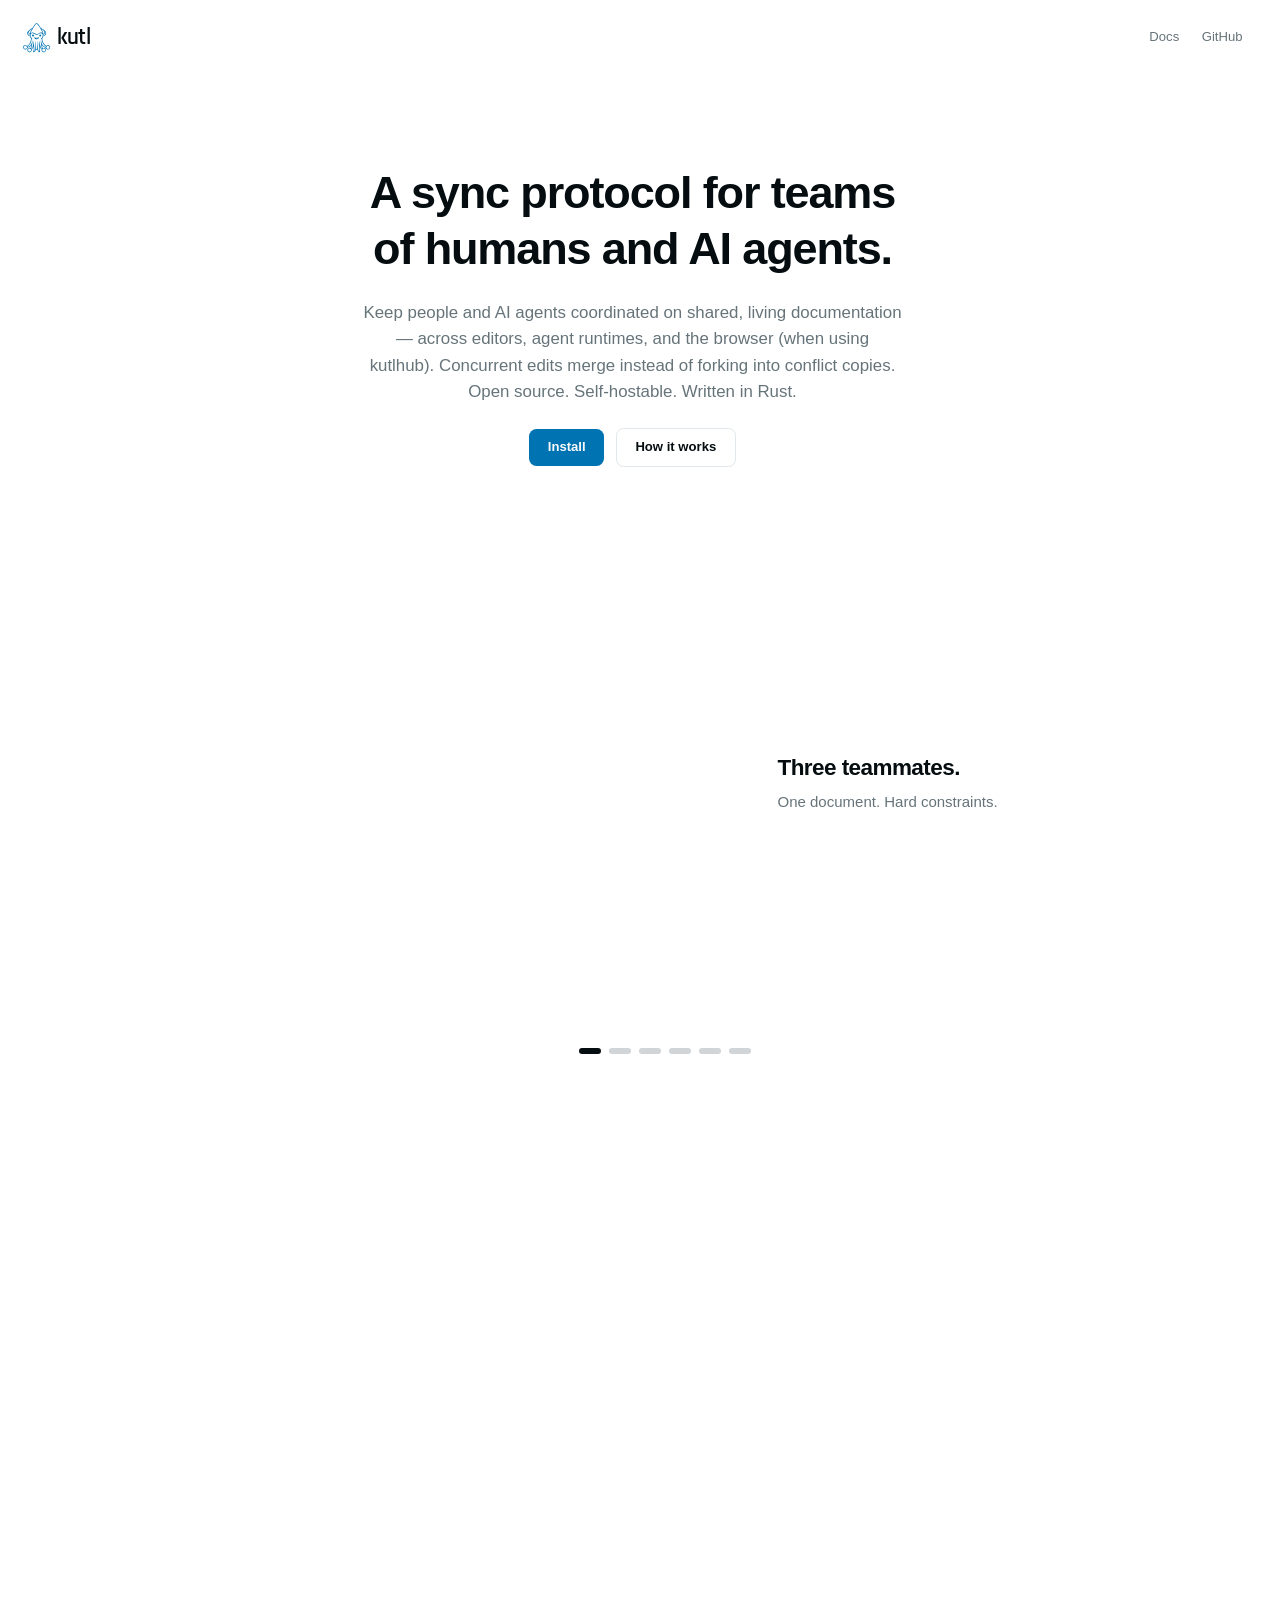
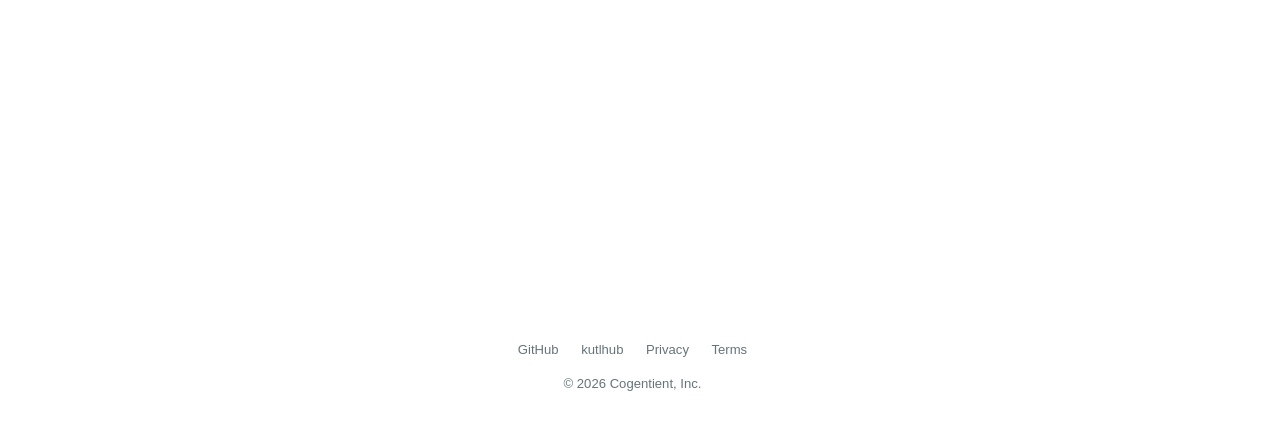
==== index.html @ 34424d7e "Deploying to main from @ cogentient/kutl@14e3671af360977a581cc1e11558c457b3b2cca3 🚀" ====
<!doctype html>
<html lang="en">
  <head>
    <meta charset="UTF-8" />
    <meta name="viewport" content="width=device-width, initial-scale=1.0" />
    <link rel="icon" type="image/svg+xml" href="/favicon.svg" />
    <title>kutl — sync protocol for humans and AI agents</title>
    <meta name="description" content="The sync protocol that keeps teams of people and AI agents coordinated on shared documentation — every editor and agent working from the same plain files." />
    <script type="module" crossorigin src="/assets/index-C_V6h71u.js"></script>
    <link rel="stylesheet" crossorigin href="/assets/index-CdeIZDaI.css">
      <link rel="canonical" href="https://kutl.io/" />
    <meta property="og:type" content="website" />
    <meta property="og:url" content="https://kutl.io/" />
    <meta property="og:title" content="kutl — sync protocol for humans and AI agents" />
    <meta property="og:description" content="The sync protocol that keeps teams of people and AI agents coordinated on shared documentation — every editor and agent working from the same plain files." />
    <meta property="og:image" content="https://kutl.io/og.png" />
    <meta name="twitter:card" content="summary_large_image" />
    <meta name="twitter:title" content="kutl — sync protocol for humans and AI agents" />
    <meta name="twitter:description" content="The sync protocol that keeps teams of people and AI agents coordinated on shared documentation — every editor and agent working from the same plain files." />
    <meta name="twitter:image" content="https://kutl.io/og.png" />
    <script type="application/ld+json">{"@context":"https://schema.org","@type":"SoftwareApplication","name":"kutl","url":"https://kutl.io","applicationCategory":"DeveloperApplication","operatingSystem":"macOS, Linux, Windows","offers":{"@type":"Offer","price":"0","priceCurrency":"USD"},"sameAs":["https://github.com/kutl-io"]}</script>
    <script type="application/ld+json">{"@context":"https://schema.org","@type":"Organization","name":"kutl","url":"https://kutl.io","logo":"https://kutl.io/kutl-logo.png","sameAs":["https://kutlhub.com","https://github.com/kutl-io"]}</script>
    <script type="application/ld+json">{"@context":"https://schema.org","@type":"WebSite","name":"kutl","url":"https://kutl.io"}</script>
  </head>
  <body>
    <div id="root"><div class="min-h-screen bg-background text-foreground"><header class="flex items-center justify-between p-6"><span class="inline-flex items-center gap-2"><svg xmlns="http://www.w3.org/2000/svg" viewBox="0 0 544 598" fill="currentColor" class="h-8 w-auto text-primary"><g transform="translate(0,598) scale(0.1,-0.1)" stroke="none"><path d="M2630 5911 c-103 -34 -169 -89 -281 -231 -108 -138 -366 -533 -392 -600 -6 -16 -39 -42 -95 -75 -47 -27 -97 -60 -111 -71 -15 -12 -47 -35 -73 -50 -139 -86 -328 -226 -462 -343 -221 -194 -315 -318 -360 -473 -22 -76 -21 -229 1 -294 54 -161 206 -321 388 -409 50 -24 102 -47 116 -50 23 -6 29 -16 44 -73 27 -110 78 -206 145 -276 69 -72 69 -73 45 -231 -51 -320 -176 -671 -319 -895 -110 -173 -280 -339 -413 -402 l-51 -24 -60 46 c-90 70 -165 95 -282 94 -84 -1 -104 -4 -175 -34 -205 -86 -311 -310 -246 -519 39 -125 114 -210 239 -269 124 -59 272 -57 399 5 108 53 212 189 229 299 6 44 6 44 48 44 67 0 183 37 306 98 106 53 123 66 231 172 64 63 133 140 153 170 20 30 36 49 36 43 0 -36 -67 -311 -97 -397 -27 -80 -66 -166 -88 -194 -1 -1 -26 9 -55 22 -74 34 -140 41 -228 22 -138 -29 -245 -108 -300 -221 -45 -92 -55 -145 -49 -241 4 -68 11 -98 36 -148 42 -87 114 -157 208 -203 76 -37 79 -38 193 -38 112 0 118 1 182 34 95 48 171 119 208 195 39 80 57 186 42 259 l-11 52 68 70 c116 120 195 251 261 429 l37 99 7 -104 c3 -57 10 -131 15 -164 5 -33 10 -145 10 -250 1 -153 -3 -208 -19 -284 -22 -106 -60 -196 -107 -259 -52 -67 -43 -92 35 -92 97 1 242 69 336 159 79 75 161 216 197 339 11 37 14 41 28 28 30 -26 100 -56 131 -56 39 0 82 22 108 55 25 31 32 32 32 0 0 -44 58 -183 106 -256 63 -93 153 -175 249 -224 71 -36 84 -39 158 -40 98 0 105 10 59 83 -58 90 -93 171 -112 259 -27 120 -36 315 -21 439 7 55 19 157 28 229 l16 130 18 -65 c19 -68 93 -218 156 -317 20 -32 68 -90 106 -130 l70 -72 1 -123 c1 -148 13 -181 105 -280 46 -50 80 -76 139 -105 76 -38 78 -38 197 -38 118 0 122 1 189 35 74 38 153 110 191 175 74 125 71 330 -4 438 -50 71 -123 135 -196 169 -63 30 -81 33 -176 36 -92 3 -113 1 -158 -19 -28 -12 -53 -20 -55 -18 -2 2 -19 36 -39 74 -46 91 -90 233 -115 370 -11 61 -24 118 -27 128 -13 32 1 18 59 -61 89 -122 216 -232 354 -308 115 -64 228 -104 296 -104 45 0 56 -11 70 -71 13 -56 85 -177 127 -215 101 -89 274 -131 406 -98 131 32 203 82 271 187 106 161 93 378 -30 513 -72 78 -123 110 -224 139 -82 24 -95 25 -167 16 -89 -12 -181 -52 -242 -104 l-39 -34 -57 33 c-143 80 -239 169 -361 331 -81 109 -217 370 -257 493 -55 173 -131 518 -131 595 0 23 13 44 56 89 66 71 128 189 151 287 13 61 18 70 42 76 51 13 127 49 211 100 208 127 320 311 320 523 -1 56 -31 173 -60 231 -79 155 -268 346 -540 544 -42 31 -298 206 -350 240 -146 95 -152 100 -176 146 -21 42 -64 109 -227 354 -102 154 -165 234 -246 316 -111 111 -166 140 -276 145 -44 2 -91 0 -105 -5z m187 -156 c81 -40 171 -144 333 -383 84 -126 212 -325 235 -367 15 -27 46 -79 70 -115 62 -94 203 -335 238 -405 16 -33 46 -89 67 -125 63 -107 148 -341 150 -412 0 -5 -20 7 -45 26 -135 103 -337 123 -524 52 -79 -31 -228 -112 -321 -176 -46 -32 -159 -70 -232 -80 -149 -19 -274 20 -478 150 -147 94 -279 140 -423 148 -88 4 -104 2 -175 -23 -85 -31 -114 -47 -153 -82 l-26 -24 5 53 c2 29 16 84 29 122 26 71 195 409 218 436 7 8 38 60 68 115 30 55 81 142 113 193 32 50 79 125 103 165 103 166 304 471 374 566 87 117 137 160 220 187 51 16 86 11 154 -21z m-1052 -990 c-20 -26 -42 -63 -50 -82 -8 -20 -30 -61 -49 -92 -82 -134 -198 -368 -232 -466 -23 -68 -28 -96 -28 -190 -1 -91 2 -116 17 -139 10 -15 16 -30 13 -34 -21 -20 -160 117 -216 213 -34 58 -35 63 -35 165 0 102 1 107 38 177 50 97 153 208 268 289 52 36 103 74 114 84 11 10 38 28 60 40 22 12 60 36 85 54 25 18 46 32 48 31 2 -2 -13 -24 -33 -50z m2000 -30 c60 -34 253 -176 314 -231 56 -50 114 -136 153 -227 58 -131 40 -252 -54 -383 -31 -44 -139 -134 -160 -134 -6 0 -7 8 -3 18 27 64 37 139 26 209 -13 88 -95 297 -163 418 -28 50 -80 144 -115 209 -35 65 -74 133 -87 150 -41 55 -41 62 -1 30 22 -17 62 -43 90 -59z m639 -570 c82 -128 96 -270 39 -395 -45 -99 -153 -205 -268 -264 -49 -25 -95 -46 -102 -46 -16 0 -22 24 -24 104 l-2 69 49 33 c88 57 198 173 232 244 47 96 62 226 35 296 -12 31 8 11 41 -41z m-3332 -30 c-5 -88 22 -190 71 -274 34 -57 168 -182 223 -209 38 -17 38 -20 27 -134 -3 -38 -11 -68 -16 -68 -6 0 -54 24 -106 54 -136 77 -221 167 -273 287 -53 124 -39 242 43 370 17 27 32 49 33 49 1 0 0 -34 -2 -75z m998 -229 c36 -15 92 -45 125 -66 112 -72 242 -139 321 -167 69 -24 94 -27 199 -27 77 0 143 6 185 16 69 18 199 84 340 173 126 80 190 100 330 100 106 0 119 -2 166 -27 51 -27 107 -86 137 -144 73 -141 75 -427 4 -585 -54 -121 -125 -189 -261 -248 -55 -24 -76 -39 -74 -50 3 -13 19 -17 81 -19 42 -2 77 -4 77 -6 0 -2 9 -69 19 -150 49 -361 215 -784 404 -1031 121 -157 219 -248 338 -317 l106 -61 -13 -26 c-8 -14 -14 -36 -14 -48 0 -17 -6 -23 -22 -23 -98 1 -320 102 -433 198 -141 118 -286 349 -370 587 -19 55 -53 171 -75 258 -52 208 -82 275 -105 236 -7 -10 13 -220 61 -644 13 -121 27 -245 30 -275 8 -71 69 -360 90 -425 18 -54 99 -211 115 -220 5 -4 -5 -24 -23 -46 l-32 -39 -29 27 c-93 88 -212 290 -256 434 -65 211 -91 337 -141 685 -33 228 -51 312 -79 359 -29 50 -36 27 -31 -90 9 -207 4 -710 -9 -845 -7 -74 -24 -225 -37 -334 -34 -284 -29 -438 20 -650 9 -38 15 -71 13 -73 -8 -8 -117 109 -150 160 -95 149 -125 373 -92 690 31 301 45 590 35 725 -21 259 -43 369 -72 360 -10 -4 -15 -64 -19 -244 -4 -131 -12 -288 -18 -349 -17 -152 -60 -487 -71 -560 -6 -33 -10 -112 -10 -174 l0 -115 -51 -48 c-28 -26 -55 -48 -59 -48 -4 0 -27 21 -52 48 l-44 47 -13 170 c-6 94 -16 189 -21 212 -34 148 -80 664 -81 906 0 88 -5 149 -11 153 -19 12 -39 -23 -48 -82 -37 -239 -37 -587 0 -949 37 -369 22 -526 -67 -714 -18 -36 -53 -81 -102 -128 -41 -40 -75 -72 -77 -70 -1 1 12 54 28 117 35 137 48 360 29 500 -26 201 -43 357 -56 540 -16 212 -19 657 -5 785 9 87 1 111 -24 73 -25 -38 -52 -164 -96 -453 -56 -363 -124 -631 -197 -780 -39 -78 -127 -206 -172 -250 l-41 -39 -17 24 c-9 13 -25 32 -35 42 -9 9 -13 20 -8 23 5 3 29 42 53 88 71 129 147 423 167 642 6 66 15 163 21 215 5 52 14 145 19 205 5 61 16 177 25 258 9 81 13 152 10 157 -21 34 -57 -53 -110 -270 -123 -492 -330 -797 -637 -939 -70 -32 -235 -79 -243 -69 -9 13 -24 103 -18 105 43 15 174 106 243 169 93 85 230 247 256 303 10 20 28 54 42 76 43 67 108 206 140 296 17 46 39 107 50 134 28 71 80 308 100 455 l17 124 48 -3 c60 -3 107 7 107 23 0 7 -37 30 -82 51 -187 87 -273 214 -298 438 -25 220 22 405 128 497 67 59 107 70 242 66 97 -3 125 -8 180 -30z m-1463 -2506 c65 -29 145 -115 166 -179 37 -116 15 -230 -60 -303 -78 -76 -121 -93 -233 -93 -83 0 -101 4 -145 27 -79 41 -130 103 -155 189 -25 83 -22 127 14 205 45 97 114 152 217 174 59 12 143 4 196 -20z m4467 4 c64 -22 147 -100 177 -166 31 -71 32 -182 2 -248 -27 -58 -84 -115 -147 -147 -42 -22 -66 -26 -131 -27 -68 -1 -88 3 -137 27 -82 40 -143 112 -169 199 -21 68 -21 71 -4 134 42 155 148 242 296 243 36 1 87 -6 113 -15z m-3639 -539 c86 -41 143 -107 169 -194 21 -71 20 -99 -5 -174 -66 -198 -330 -269 -488 -130 -120 105 -145 262 -61 392 81 126 247 172 385 106z m2843 1 c48 -25 121 -103 146 -156 28 -61 29 -189 2 -240 -34 -63 -95 -127 -144 -151 -38 -19 -64 -23 -137 -23 -79 -1 -96 2 -141 26 -28 15 -72 50 -97 78 -106 118 -103 276 9 400 65 72 116 90 239 87 62 -2 100 -9 123 -21z"></path><path d="M1905 3656 c-43 -18 -93 -79 -101 -121 -3 -20 -4 -63 -2 -97 4 -57 7 -64 49 -103 61 -57 125 -73 203 -51 163 48 195 248 57 354 -38 29 -49 32 -109 32 -37 -1 -81 -7 -97 -14z"></path><path d="M3352 3653 c-41 -20 -91 -82 -104 -130 -5 -20 -7 -60 -3 -90 5 -44 13 -60 43 -89 70 -68 130 -85 217 -59 72 21 120 69 134 137 22 99 -29 206 -112 237 -42 16 -137 13 -175 -6z"></path><path d="M2256 3117 c-48 -35 1 -146 110 -252 97 -94 188 -136 313 -143 159 -9 279 37 397 153 80 80 128 162 122 212 -4 37 -38 41 -109 12 -165 -65 -205 -73 -369 -73 -151 1 -158 2 -270 38 -63 20 -125 44 -137 52 -27 17 -34 17 -57 1z m504 -214 c80 3 156 8 170 12 24 7 24 7 5 -8 -11 -8 -45 -27 -75 -43 -49 -26 -65 -29 -150 -29 -92 0 -98 2 -153 35 -31 19 -57 37 -57 41 0 3 26 2 58 -3 31 -5 122 -7 202 -5z"></path></g></svg><span class="font-logo font-semibold tracking-tight text-2xl">kutl</span></span><nav class="flex items-center gap-6 text-sm"><a class="text-muted-foreground transition-colors hover:text-foreground" href="/docs" data-discover="true">Docs</a><a href="https://github.com/kutl-io" class="text-muted-foreground transition-colors hover:text-foreground">GitHub</a></nav></header><main><section class="flex flex-col items-center gap-6 px-6 pt-24 pb-12 text-center"><h1 class="text-3xl font-bold tracking-tight sm:text-5xl leading-tight">A sync protocol for teams<br/>of humans and AI agents.</h1><p class="max-w-xl text-lg text-muted-foreground">Keep people and AI agents coordinated on shared, living documentation — across editors, agent runtimes, and the browser (when using kutlhub). Concurrent edits merge instead of forking into conflict copies. Open source. Self-hostable. Written in Rust.</p><div class="flex items-center gap-3"><a href="#install" class="inline-flex items-center gap-2 rounded-lg bg-primary px-5 py-2.5 text-sm font-semibold text-primary-foreground transition-colors hover:bg-primary/90">Install</a><a href="#how-it-works" class="inline-flex items-center gap-2 rounded-lg border border-border bg-transparent px-5 py-2.5 text-sm font-semibold transition-colors hover:bg-accent hover:text-accent-foreground">How it works</a></div></section><figure class="mx-auto w-full max-w-5xl px-6 py-12"><div class="grid grid-cols-1 gap-6 md:grid-cols-[3fr_2fr]"><div class="flex flex-col gap-3"><div style="width:100%;min-width:0;height:480px;overflow:hidden"><div style="width:580px;height:480px;transform:scale(1);transform-origin:top left"><div class="block h-full w-full"></div></div></div><div class="flex items-center justify-end gap-3 px-1"><div class="flex gap-2" aria-label="Beat progress"><span aria-label="Beat 1: Three teammates." class="h-1.5 w-6 rounded-full transition-colors bg-foreground"></span><span aria-label="Beat 2: Protocol." class="h-1.5 w-6 rounded-full transition-colors bg-muted-foreground/30"></span><span aria-label="Beat 3: Sync." class="h-1.5 w-6 rounded-full transition-colors bg-muted-foreground/30"></span><span aria-label="Beat 4: Signals." class="h-1.5 w-6 rounded-full transition-colors bg-muted-foreground/30"></span><span aria-label="Beat 5: Agents." class="h-1.5 w-6 rounded-full transition-colors bg-muted-foreground/30"></span><span aria-label="Beat 6: Convergence." class="h-1.5 w-6 rounded-full transition-colors bg-muted-foreground/30"></span></div></div></div><div class="self-center"><figcaption class="relative min-h-[7rem] text-left" aria-live="polite"><span data-narrator-active="true" class="absolute inset-x-0 top-0 transition-opacity duration-300 opacity-100"><span class="block text-2xl font-bold tracking-tight text-foreground">Three teammates.</span><span class="mt-2 block text-base leading-relaxed text-muted-foreground">One document. Hard constraints.</span></span><span class="absolute inset-x-0 top-0 transition-opacity duration-300 pointer-events-none opacity-0"><span class="block text-2xl font-bold tracking-tight text-foreground">Protocol.</span><span class="mt-2 block text-base leading-relaxed text-muted-foreground">An open, self-hostable sync protocol for teams of humans and agents.</span></span><span class="absolute inset-x-0 top-0 transition-opacity duration-300 pointer-events-none opacity-0"><span class="block text-2xl font-bold tracking-tight text-foreground">Sync.</span><span class="mt-2 block text-base leading-relaxed text-muted-foreground">Conflict-free CRDT engine. Edits land in real time, with no merge conflicts to resolve.</span></span><span class="absolute inset-x-0 top-0 transition-opacity duration-300 pointer-events-none opacity-0"><span class="block text-2xl font-bold tracking-tight text-foreground">Signals.</span><span class="mt-2 block text-base leading-relaxed text-muted-foreground">Coordination primitives — flags, replies, decisions — travel alongside edits on the same protocol.</span></span><span class="absolute inset-x-0 top-0 transition-opacity duration-300 pointer-events-none opacity-0"><span class="block text-2xl font-bold tracking-tight text-foreground">Agents.</span><span class="mt-2 block text-base leading-relaxed text-muted-foreground">Designed for agents to participate as teammates — through MCP, or by editing files in a kutl-synced folder.</span></span><span class="absolute inset-x-0 top-0 transition-opacity duration-300 pointer-events-none opacity-0"><span class="block text-2xl font-bold tracking-tight text-foreground">Convergence.</span><span class="mt-2 block text-base leading-relaxed text-muted-foreground">Decisions made in context. The discussion stays preserved alongside the resolution.</span></span></figcaption></div></div></figure><section class="mx-auto max-w-3xl px-6 py-20 " style="opacity:0;transform:translateY(32px)"><h2 class="mb-6 text-2xl font-bold tracking-tight">Three primitives, one protocol.</h2><div class="space-y-4 text-muted-foreground"><p>kutl syncs three things through one protocol: Spaces, Documents, and Signals.</p><p>Every participant runs the daemon on their own machine. A shared relay coordinates. Any tool that reads and writes files becomes a participant: editors, scripts, and AI agents.</p><p>Humans and agents interact through the same protocol. Agents call MCP tools; humans use the CLI or in-document syntax (decision headings, @mentions). The primitives are identical underneath.</p></div></section><div id="how-it-works"><section class="mx-auto max-w-3xl px-6 py-20 " style="opacity:0;transform:translateY(32px)"><h2 class="mb-8 text-2xl font-bold tracking-tight">One protocol for structure, knowledge, and coordination.</h2><div class="space-y-4"><div class="flex gap-4 rounded-lg border bg-card p-6"><div class="flex h-10 w-10 shrink-0 items-center justify-center rounded-full border-2 border-primary"><svg xmlns="http://www.w3.org/2000/svg" width="24" height="24" viewBox="0 0 24 24" fill="none" stroke="currentColor" stroke-width="2" stroke-linecap="round" stroke-linejoin="round" class="lucide lucide-boxes h-5 w-5 text-primary" aria-hidden="true"><path d="M2.97 12.92A2 2 0 0 0 2 14.63v3.24a2 2 0 0 0 .97 1.71l3 1.8a2 2 0 0 0 2.06 0L12 19v-5.5l-5-3-4.03 2.42Z"></path><path d="m7 16.5-4.74-2.85"></path><path d="m7 16.5 5-3"></path><path d="M7 16.5v5.17"></path><path d="M12 13.5V19l3.97 2.38a2 2 0 0 0 2.06 0l3-1.8a2 2 0 0 0 .97-1.71v-3.24a2 2 0 0 0-.97-1.71L17 10.5l-5 3Z"></path><path d="m17 16.5-5-3"></path><path d="m17 16.5 4.74-2.85"></path><path d="M17 16.5v5.17"></path><path d="M7.97 4.42A2 2 0 0 0 7 6.13v4.37l5 3 5-3V6.13a2 2 0 0 0-.97-1.71l-3-1.8a2 2 0 0 0-2.06 0l-3 1.8Z"></path><path d="M12 8 7.26 5.15"></path><path d="m12 8 4.74-2.85"></path><path d="M12 13.5V8"></path></svg></div><div><h3 class="mb-1 font-semibold">Spaces</h3><p class="text-sm text-muted-foreground">A named sync context. Spaces hold which documents exist and who participates, and every participant who joins the same space sees the same set of documents.</p></div></div><div class="flex gap-4 rounded-lg border bg-card p-6"><div class="flex h-10 w-10 shrink-0 items-center justify-center rounded-full border-2 border-primary"><svg xmlns="http://www.w3.org/2000/svg" width="24" height="24" viewBox="0 0 24 24" fill="none" stroke="currentColor" stroke-width="2" stroke-linecap="round" stroke-linejoin="round" class="lucide lucide-file-text h-5 w-5 text-primary" aria-hidden="true"><path d="M6 22a2 2 0 0 1-2-2V4a2 2 0 0 1 2-2h8a2.4 2.4 0 0 1 1.704.706l3.588 3.588A2.4 2.4 0 0 1 20 8v12a2 2 0 0 1-2 2z"></path><path d="M14 2v5a1 1 0 0 0 1 1h5"></path><path d="M10 9H8"></path><path d="M16 13H8"></path><path d="M16 17H8"></path></svg></div><div><h3 class="mb-1 font-semibold">Documents</h3><p class="text-sm text-muted-foreground">CRDT-synced text and binary files, stored as ordinary files on your disk. Text documents keep their full edit history; binaries sync whole-file with last-write-wins.</p></div></div><div class="flex gap-4 rounded-lg border bg-card p-6"><div class="flex h-10 w-10 shrink-0 items-center justify-center rounded-full border-2 border-primary"><svg xmlns="http://www.w3.org/2000/svg" width="24" height="24" viewBox="0 0 24 24" fill="none" stroke="currentColor" stroke-width="2" stroke-linecap="round" stroke-linejoin="round" class="lucide lucide-message-circle h-5 w-5 text-primary" aria-hidden="true"><path d="M2.992 16.342a2 2 0 0 1 .094 1.167l-1.065 3.29a1 1 0 0 0 1.236 1.168l3.413-.998a2 2 0 0 1 1.099.092 10 10 0 1 0-4.777-4.719"></path></svg></div><div><h3 class="mb-1 font-semibold">Signals</h3><p class="text-sm text-muted-foreground">Protocol-level coordination. Flags, replies, and decisions travel through the same relay as document edits. An agent requesting review and a human recording the outcome write the same primitives.</p></div></div></div></section></div><section class="mx-auto max-w-3xl px-6 py-20 " style="opacity:0;transform:translateY(32px)"><h2 class="mb-8 text-2xl font-bold tracking-tight">The moving parts.</h2><div class="space-y-4"><div class="flex gap-4 rounded-lg border bg-card p-6"><div class="flex h-10 w-10 shrink-0 items-center justify-center rounded-full border-2 border-primary"><svg xmlns="http://www.w3.org/2000/svg" width="24" height="24" viewBox="0 0 24 24" fill="none" stroke="currentColor" stroke-width="2" stroke-linecap="round" stroke-linejoin="round" class="lucide lucide-eye h-5 w-5 text-primary" aria-hidden="true"><path d="M2.062 12.348a1 1 0 0 1 0-.696 10.75 10.75 0 0 1 19.876 0 1 1 0 0 1 0 .696 10.75 10.75 0 0 1-19.876 0"></path><circle cx="12" cy="12" r="3"></circle></svg></div><div><h3 class="mb-1 font-semibold">The daemon</h3><p class="text-sm text-muted-foreground">Watches your local files and translates every edit into CRDT operations. Any tool that reads and writes files (your editor, an AI agent, a script) becomes a sync participant automatically.</p></div></div><div class="flex gap-4 rounded-lg border bg-card p-6"><div class="flex h-10 w-10 shrink-0 items-center justify-center rounded-full border-2 border-primary"><svg xmlns="http://www.w3.org/2000/svg" width="24" height="24" viewBox="0 0 24 24" fill="none" stroke="currentColor" stroke-width="2" stroke-linecap="round" stroke-linejoin="round" class="lucide lucide-server h-5 w-5 text-primary" aria-hidden="true"><rect width="20" height="8" x="2" y="2" rx="2" ry="2"></rect><rect width="20" height="8" x="2" y="14" rx="2" ry="2"></rect><line x1="6" x2="6.01" y1="6" y2="6"></line><line x1="6" x2="6.01" y1="18" y2="18"></line></svg></div><div><h3 class="mb-1 font-semibold">The relay</h3><p class="text-sm text-muted-foreground">A lightweight WebSocket server that routes operations between participants. Self-host it on your own infrastructure. It also reconciles, tracks subscriptions, and manages catch-up for clients that fell behind.</p></div></div><div class="flex gap-4 rounded-lg border bg-card p-6"><div class="flex h-10 w-10 shrink-0 items-center justify-center rounded-full border-2 border-primary"><svg xmlns="http://www.w3.org/2000/svg" width="24" height="24" viewBox="0 0 24 24" fill="none" stroke="currentColor" stroke-width="2" stroke-linecap="round" stroke-linejoin="round" class="lucide lucide-git-merge h-5 w-5 text-primary" aria-hidden="true"><circle cx="18" cy="18" r="3"></circle><circle cx="6" cy="6" r="3"></circle><path d="M6 21V9a9 9 0 0 0 9 9"></path></svg></div><div><h3 class="mb-1 font-semibold">The engine</h3><p class="text-sm text-muted-foreground">Merging is deterministic. Edits combine without conflicts and without data loss whatever order they arrive in and whatever the network does, so nobody resolves anything by hand.</p></div></div></div></section><section class="mx-auto max-w-3xl px-6 py-20 " style="opacity:0;transform:translateY(32px)"><h2 class="mb-4 text-2xl font-bold tracking-tight">CRDTs all the way down.</h2><p class="mb-8 text-muted-foreground">Most sync systems treat the server as a dumb pipe. kutl&#x27;s relay is an active participant in the CRDT protocol, which means it can solve problems that forwarding alone cannot:</p><div class="grid gap-3 sm:grid-cols-2"><div class="rounded-lg border bg-card p-6"><div class="mb-3 flex h-10 w-10 items-center justify-center rounded-full border-2 border-primary"><svg xmlns="http://www.w3.org/2000/svg" width="24" height="24" viewBox="0 0 24 24" fill="none" stroke="currentColor" stroke-width="2" stroke-linecap="round" stroke-linejoin="round" class="lucide lucide-zap h-5 w-5 text-primary" aria-hidden="true"><path d="M4 14a1 1 0 0 1-.78-1.63l9.9-10.2a.5.5 0 0 1 .86.46l-1.92 6.02A1 1 0 0 0 13 10h7a1 1 0 0 1 .78 1.63l-9.9 10.2a.5.5 0 0 1-.86-.46l1.92-6.02A1 1 0 0 0 11 14z"></path></svg></div><h3 class="mb-1 font-semibold">Targeted catch-up</h3><p class="text-sm text-muted-foreground">Late joiners and returning clients receive exactly the operations they missed.</p></div><div class="rounded-lg border bg-card p-6"><div class="mb-3 flex h-10 w-10 items-center justify-center rounded-full border-2 border-primary"><svg xmlns="http://www.w3.org/2000/svg" width="24" height="24" viewBox="0 0 24 24" fill="none" stroke="currentColor" stroke-width="2" stroke-linecap="round" stroke-linejoin="round" class="lucide lucide-refresh-cw h-5 w-5 text-primary" aria-hidden="true"><path d="M3 12a9 9 0 0 1 9-9 9.75 9.75 0 0 1 6.74 2.74L21 8"></path><path d="M21 3v5h-5"></path><path d="M21 12a9 9 0 0 1-9 9 9.75 9.75 0 0 1-6.74-2.74L3 16"></path><path d="M8 16H3v5"></path></svg></div><h3 class="mb-1 font-semibold">Stale client eviction</h3><p class="text-sm text-muted-foreground">Slow or unresponsive subscribers are evicted gracefully so one bad connection cannot block everyone.</p></div><div class="rounded-lg border bg-card p-6"><div class="mb-3 flex h-10 w-10 items-center justify-center rounded-full border-2 border-primary"><svg xmlns="http://www.w3.org/2000/svg" width="24" height="24" viewBox="0 0 24 24" fill="none" stroke="currentColor" stroke-width="2" stroke-linecap="round" stroke-linejoin="round" class="lucide lucide-fingerprint-pattern h-5 w-5 text-primary" aria-hidden="true"><path d="M12 10a2 2 0 0 0-2 2c0 1.02-.1 2.51-.26 4"></path><path d="M14 13.12c0 2.38 0 6.38-1 8.88"></path><path d="M17.29 21.02c.12-.6.43-2.3.5-3.02"></path><path d="M2 12a10 10 0 0 1 18-6"></path><path d="M2 16h.01"></path><path d="M21.8 16c.2-2 .131-5.354 0-6"></path><path d="M5 19.5C5.5 18 6 15 6 12a6 6 0 0 1 .34-2"></path><path d="M8.65 22c.21-.66.45-1.32.57-2"></path><path d="M9 6.8a6 6 0 0 1 9 5.2v2"></path></svg></div><h3 class="mb-1 font-semibold">Document lifecycle</h3><p class="text-sm text-muted-foreground">Registration, renames, and deletes tracked with a persistent registry. UUID-based identity survives file moves across machines.</p></div><div class="rounded-lg border bg-card p-6"><div class="mb-3 flex h-10 w-10 items-center justify-center rounded-full border-2 border-primary"><svg xmlns="http://www.w3.org/2000/svg" width="24" height="24" viewBox="0 0 24 24" fill="none" stroke="currentColor" stroke-width="2" stroke-linecap="round" stroke-linejoin="round" class="lucide lucide-git-merge h-5 w-5 text-primary" aria-hidden="true"><circle cx="18" cy="18" r="3"></circle><circle cx="6" cy="6" r="3"></circle><path d="M6 21V9a9 9 0 0 0 9 9"></path></svg></div><h3 class="mb-1 font-semibold">Convergent by design</h3><p class="text-sm text-muted-foreground">The CRDT approach extends beyond document content to the entire space. Subscriptions, lifecycle state, and coordination are all modeled as convergent structures. Given the same operations in any order, every participant arrives at the same state, by construction.</p></div></div><p class="mt-8 text-muted-foreground">Central storage is simpler, but it becomes a hard dependency. Every participant carries the full document state, so no single server keeps your data locked in. The relay coordinates and routes; shut it down and nothing is lost.</p></section><section class="mx-auto max-w-3xl px-6 py-20 " style="opacity:0;transform:translateY(32px)"><div class="flex items-start gap-4"><div class="flex h-10 w-10 shrink-0 items-center justify-center rounded-full border-2 border-primary"><svg xmlns="http://www.w3.org/2000/svg" width="24" height="24" viewBox="0 0 24 24" fill="none" stroke="currentColor" stroke-width="2" stroke-linecap="round" stroke-linejoin="round" class="lucide lucide-git-branch h-5 w-5 text-primary" aria-hidden="true"><path d="M15 6a9 9 0 0 0-9 9V3"></path><circle cx="18" cy="6" r="3"></circle><circle cx="6" cy="18" r="3"></circle></svg></div><div><h2 class="mb-4 text-2xl font-bold tracking-tight">Works alongside git.</h2><p class="text-muted-foreground">kutl coexists with git on coding projects. Put kutl content in a<!-- --> <code>kutl/</code> subfolder: the daemon watches inside, git tracks outside, and <code>kutl surface</code> bridges content into the git tree when you want it there.</p></div></div></section><section class="mx-auto max-w-3xl px-6 py-20 " style="opacity:0;transform:translateY(32px)"><h2 class="mb-4 text-2xl font-bold tracking-tight">Fast enough that sync is invisible.</h2><p class="mb-8 text-muted-foreground">kutl&#x27;s CRDT engine is built on diamond-types. Character-by-character sync means edits appear as they happen, not when you save.</p><div class="space-y-4"><div><div class="mb-1 flex items-baseline justify-between text-sm"><span class="text-foreground">Yrs</span><span class="font-mono text-xs text-muted-foreground">3.19 s<span class="ml-2 text-muted-foreground/70"><span>0<!-- -->×</span> <!-- -->slower</span></span></div><div class="h-3 w-full rounded-full bg-secondary"><div class="h-3 rounded-full bg-muted-foreground/30" style="width:100%"></div></div></div><div><div class="mb-1 flex items-baseline justify-between text-sm"><span class="text-foreground">Automerge</span><span class="font-mono text-xs text-muted-foreground">539 ms<span class="ml-2 text-muted-foreground/70"><span>0<!-- -->×</span> <!-- -->slower</span></span></div><div class="h-3 w-full rounded-full bg-secondary"><div class="h-3 rounded-full bg-muted-foreground/30" style="width:16.91245685597741%"></div></div></div><div><div class="mb-1 flex items-baseline justify-between text-sm"><span class="text-foreground">Loro</span><span class="font-mono text-xs text-muted-foreground">39.3 ms<span class="ml-2 text-muted-foreground/70"><span>0<!-- -->×</span> <!-- -->slower</span></span></div><div class="h-3 w-full rounded-full bg-secondary"><div class="h-3 rounded-full bg-muted-foreground/30" style="width:1.2331346093504862%"></div></div></div><div><div class="mb-1 flex items-baseline justify-between text-sm"><span class="font-semibold text-primary">diamond-types</span><span class="font-mono text-xs text-muted-foreground">4.2 ms</span></div><div class="h-3 w-full rounded-full bg-secondary"><div class="h-3 rounded-full bg-primary" style="width:0.5%"></div></div></div></div><p class="mt-6 text-xs text-muted-foreground">50,000 mixed edits (70% insert, 30% delete).<!-- --> <a href="https://github.com/josephg/diamond-types" class="underline hover:text-foreground">diamond-types</a> <!-- -->implements the eg-walker algorithm (EuroSys 2025, Best Artifact Award). Benchmarked with kutl-bench.</p></section><section class="mx-auto max-w-3xl px-6 py-20 " style="opacity:0;transform:translateY(32px)"><h2 class="mb-6 text-2xl font-bold tracking-tight" id="install">Install</h2><div class="rounded-lg border bg-card"><div class="flex border-b"><button type="button" class="px-4 py-2 text-sm transition-colors border-b-2 border-primary font-semibold text-foreground">macOS</button><button type="button" class="px-4 py-2 text-sm transition-colors text-muted-foreground hover:text-foreground">Source</button></div><pre class="overflow-x-auto p-4 text-sm"><code>brew install kutl-io/tap/kutl</code></pre></div><div class="mt-6"><p class="mb-2 text-sm font-semibold">Quick start</p><div class="rounded-lg border bg-card"><div class="flex border-b"><button type="button" class="px-4 py-2 text-sm transition-colors border-b-2 border-primary font-semibold text-foreground">Join my team</button><button type="button" class="px-4 py-2 text-sm transition-colors text-muted-foreground hover:text-foreground">Use kutlhub</button><button type="button" class="px-4 py-2 text-sm transition-colors text-muted-foreground hover:text-foreground">Run my own relay</button></div><div class="p-4 text-sm"><p class="mb-3 text-muted-foreground">Your teammate already set up the space; ask them for the relay URL and space name (or an invite URL).</p><pre class="overflow-x-auto rounded-lg bg-secondary p-3"><code># Replace with what your teammate sent you (a name, owner/slug, or invite URL).
kutl join shared-notes --relay ws://relay.example.com:9100/ws

# Sync in the background and confirm.
kutl daemon start
kutl status</code></pre></div></div><p class="mt-3 text-sm text-muted-foreground">See the<!-- --> <a class="text-primary hover:underline" href="/docs" data-discover="true">full getting-started guide</a> <!-- -->for the relay&#x27;s auth and lifecycle, joining additional spaces, and the daemon&#x27;s background-process options.</p></div></section><section class="mx-auto max-w-3xl px-6 py-20 " style="opacity:0;transform:translateY(32px)"><h2 class="mb-6 text-2xl font-bold tracking-tight">Don&#x27;t want to run a relay?</h2><div class="space-y-4 text-muted-foreground"><p>kutlhub is the hosted product built on kutl. It runs the relay and provides a batteries-included UI in any browser. If you&#x27;d rather not run the protocol yourself, kutlhub is the managed path.</p></div><div class="mt-6"><a href="https://kutlhub.com" class="text-sm font-semibold text-primary hover:underline">kutlhub.com →</a></div></section></main><footer class="mx-auto max-w-3xl px-6 py-12 text-center text-sm text-muted-foreground"><div class="flex flex-wrap justify-center gap-6"><a href="https://github.com/kutl-io" class="hover:text-foreground">GitHub</a><a href="https://kutlhub.com" class="hover:text-foreground">kutlhub</a><a class="hover:text-foreground" href="/privacy" data-discover="true">Privacy</a><a class="hover:text-foreground" href="/terms" data-discover="true">Terms</a></div><p class="mt-4">© 2026 Cogentient, Inc.</p></footer></div></div>
  </body>
</html>
---- assets/index-CdeIZDaI.css ----
@font-face{font-family:Inconsolata Variable;font-style:normal;font-display:swap;font-weight:200 900;src:url(/assets/inconsolata-vietnamese-wght-normal-C5Hzp2b_.woff2) format("woff2-variations");unicode-range:U+0102-0103,U+0110-0111,U+0128-0129,U+0168-0169,U+01A0-01A1,U+01AF-01B0,U+0300-0301,U+0303-0304,U+0308-0309,U+0323,U+0329,U+1EA0-1EF9,U+20AB}@font-face{font-family:Inconsolata Variable;font-style:normal;font-display:swap;font-weight:200 900;src:url(/assets/inconsolata-latin-ext-wght-normal-C75G6mlG.woff2) format("woff2-variations");unicode-range:U+0100-02BA,U+02BD-02C5,U+02C7-02CC,U+02CE-02D7,U+02DD-02FF,U+0304,U+0308,U+0329,U+1D00-1DBF,U+1E00-1E9F,U+1EF2-1EFF,U+2020,U+20A0-20AB,U+20AD-20C0,U+2113,U+2C60-2C7F,U+A720-A7FF}@font-face{font-family:Inconsolata Variable;font-style:normal;font-display:swap;font-weight:200 900;src:url(/assets/inconsolata-latin-wght-normal-DBskYKbm.woff2) format("woff2-variations");unicode-range:U+0000-00FF,U+0131,U+0152-0153,U+02BB-02BC,U+02C6,U+02DA,U+02DC,U+0304,U+0308,U+0329,U+2000-206F,U+20AC,U+2122,U+2191,U+2193,U+2212,U+2215,U+FEFF,U+FFFD}@font-face{font-family:Manrope Variable;font-style:normal;font-display:swap;font-weight:200 800;src:url([data-uri]) format("woff2-variations");unicode-range:U+0460-052F,U+1C80-1C8A,U+20B4,U+2DE0-2DFF,U+A640-A69F,U+FE2E-FE2F}@font-face{font-family:Manrope Variable;font-style:normal;font-display:swap;font-weight:200 800;src:url(/assets/manrope-cyrillic-wght-normal-Dvxsihut.woff2) format("woff2-variations");unicode-range:U+0301,U+0400-045F,U+0490-0491,U+04B0-04B1,U+2116}@font-face{font-family:Manrope Variable;font-style:normal;font-display:swap;font-weight:200 800;src:url(/assets/manrope-greek-wght-normal-DL7QRZyv.woff2) format("woff2-variations");unicode-range:U+0370-0377,U+037A-037F,U+0384-038A,U+038C,U+038E-03A1,U+03A3-03FF}@font-face{font-family:Manrope Variable;font-style:normal;font-display:swap;font-weight:200 800;src:url(/assets/manrope-vietnamese-wght-normal-usUDDRr7.woff2) format("woff2-variations");unicode-range:U+0102-0103,U+0110-0111,U+0128-0129,U+0168-0169,U+01A0-01A1,U+01AF-01B0,U+0300-0301,U+0303-0304,U+0308-0309,U+0323,U+0329,U+1EA0-1EF9,U+20AB}@font-face{font-family:Manrope Variable;font-style:normal;font-display:swap;font-weight:200 800;src:url(/assets/manrope-latin-ext-wght-normal-Ch3YOpNY.woff2) format("woff2-variations");unicode-range:U+0100-02BA,U+02BD-02C5,U+02C7-02CC,U+02CE-02D7,U+02DD-02FF,U+0304,U+0308,U+0329,U+1D00-1DBF,U+1E00-1E9F,U+1EF2-1EFF,U+2020,U+20A0-20AB,U+20AD-20C0,U+2113,U+2C60-2C7F,U+A720-A7FF}@font-face{font-family:Manrope Variable;font-style:normal;font-display:swap;font-weight:200 800;src:url(/assets/manrope-latin-wght-normal-DHIcAJRg.woff2) format("woff2-variations");unicode-range:U+0000-00FF,U+0131,U+0152-0153,U+02BB-02BC,U+02C6,U+02DA,U+02DC,U+0304,U+0308,U+0329,U+2000-206F,U+20AC,U+2122,U+2191,U+2193,U+2212,U+2215,U+FEFF,U+FFFD}@font-face{font-family:Rajdhani;font-style:normal;font-display:swap;font-weight:400;src:url(/assets/rajdhani-devanagari-400-normal-CTuj2HZW.woff2) format("woff2"),url(/assets/rajdhani-devanagari-400-normal-BdIzgbsr.woff) format("woff");unicode-range:U+0900-097F,U+1CD0-1CF9,U+200C-200D,U+20A8,U+20B9,U+20F0,U+25CC,U+A830-A839,U+A8E0-A8FF,U+11B00-11B09}@font-face{font-family:Rajdhani;font-style:normal;font-display:swap;font-weight:400;src:url(/assets/rajdhani-latin-ext-400-normal-DACPYgMx.woff2) format("woff2"),url(/assets/rajdhani-latin-ext-400-normal-Der7ynDE.woff) format("woff");unicode-range:U+0100-02BA,U+02BD-02C5,U+02C7-02CC,U+02CE-02D7,U+02DD-02FF,U+0304,U+0308,U+0329,U+1D00-1DBF,U+1E00-1E9F,U+1EF2-1EFF,U+2020,U+20A0-20AB,U+20AD-20C0,U+2113,U+2C60-2C7F,U+A720-A7FF}@font-face{font-family:Rajdhani;font-style:normal;font-display:swap;font-weight:400;src:url(/assets/rajdhani-latin-400-normal-CurJOxDW.woff2) format("woff2"),url(/assets/rajdhani-latin-400-normal-C6_q4usG.woff) format("woff");unicode-range:U+0000-00FF,U+0131,U+0152-0153,U+02BB-02BC,U+02C6,U+02DA,U+02DC,U+0304,U+0308,U+0329,U+2000-206F,U+20AC,U+2122,U+2191,U+2193,U+2212,U+2215,U+FEFF,U+FFFD}@font-face{font-family:Rajdhani;font-style:normal;font-display:swap;font-weight:500;src:url(/assets/rajdhani-devanagari-500-normal-B_DH_jja.woff2) format("woff2"),url(/assets/rajdhani-devanagari-500-normal-BPH8g_s8.woff) format("woff");unicode-range:U+0900-097F,U+1CD0-1CF9,U+200C-200D,U+20A8,U+20B9,U+20F0,U+25CC,U+A830-A839,U+A8E0-A8FF,U+11B00-11B09}@font-face{font-family:Rajdhani;font-style:normal;font-display:swap;font-weight:500;src:url(/assets/rajdhani-latin-ext-500-normal-DiyUS11w.woff2) format("woff2"),url(/assets/rajdhani-latin-ext-500-normal-CyRWJZ5B.woff) format("woff");unicode-range:U+0100-02BA,U+02BD-02C5,U+02C7-02CC,U+02CE-02D7,U+02DD-02FF,U+0304,U+0308,U+0329,U+1D00-1DBF,U+1E00-1E9F,U+1EF2-1EFF,U+2020,U+20A0-20AB,U+20AD-20C0,U+2113,U+2C60-2C7F,U+A720-A7FF}@font-face{font-family:Rajdhani;font-style:normal;font-display:swap;font-weight:500;src:url(/assets/rajdhani-latin-500-normal-ByNUCHrt.woff2) format("woff2"),url(/assets/rajdhani-latin-500-normal-DfvNI-Td.woff) format("woff");unicode-range:U+0000-00FF,U+0131,U+0152-0153,U+02BB-02BC,U+02C6,U+02DA,U+02DC,U+0304,U+0308,U+0329,U+2000-206F,U+20AC,U+2122,U+2191,U+2193,U+2212,U+2215,U+FEFF,U+FFFD}@font-face{font-family:Rajdhani;font-style:normal;font-display:swap;font-weight:600;src:url(/assets/rajdhani-devanagari-600-normal-DhS7ScYx.woff2) format("woff2"),url(/assets/rajdhani-devanagari-600-normal-BtY48IV_.woff) format("woff");unicode-range:U+0900-097F,U+1CD0-1CF9,U+200C-200D,U+20A8,U+20B9,U+20F0,U+25CC,U+A830-A839,U+A8E0-A8FF,U+11B00-11B09}@font-face{font-family:Rajdhani;font-style:normal;font-display:swap;font-weight:600;src:url(/assets/rajdhani-latin-ext-600-normal-C9ZjJQAt.woff2) format("woff2"),url(/assets/rajdhani-latin-ext-600-normal-BleIgkPp.woff) format("woff");unicode-range:U+0100-02BA,U+02BD-02C5,U+02C7-02CC,U+02CE-02D7,U+02DD-02FF,U+0304,U+0308,U+0329,U+1D00-1DBF,U+1E00-1E9F,U+1EF2-1EFF,U+2020,U+20A0-20AB,U+20AD-20C0,U+2113,U+2C60-2C7F,U+A720-A7FF}@font-face{font-family:Rajdhani;font-style:normal;font-display:swap;font-weight:600;src:url(/assets/rajdhani-latin-600-normal-CXCVEoA9.woff2) format("woff2"),url(/assets/rajdhani-latin-600-normal-Dx02qI2_.woff) format("woff");unicode-range:U+0000-00FF,U+0131,U+0152-0153,U+02BB-02BC,U+02C6,U+02DA,U+02DC,U+0304,U+0308,U+0329,U+2000-206F,U+20AC,U+2122,U+2191,U+2193,U+2212,U+2215,U+FEFF,U+FFFD}@font-face{font-family:Rajdhani;font-style:normal;font-display:swap;font-weight:700;src:url(/assets/rajdhani-devanagari-700-normal-BQQOj9BB.woff2) format("woff2"),url(/assets/rajdhani-devanagari-700-normal-DBRwWuxA.woff) format("woff");unicode-range:U+0900-097F,U+1CD0-1CF9,U+200C-200D,U+20A8,U+20B9,U+20F0,U+25CC,U+A830-A839,U+A8E0-A8FF,U+11B00-11B09}@font-face{font-family:Rajdhani;font-style:normal;font-display:swap;font-weight:700;src:url(/assets/rajdhani-latin-ext-700-normal-S6aYESQK.woff2) format("woff2"),url(/assets/rajdhani-latin-ext-700-normal-BPaQ7tlD.woff) format("woff");unicode-range:U+0100-02BA,U+02BD-02C5,U+02C7-02CC,U+02CE-02D7,U+02DD-02FF,U+0304,U+0308,U+0329,U+1D00-1DBF,U+1E00-1E9F,U+1EF2-1EFF,U+2020,U+20A0-20AB,U+20AD-20C0,U+2113,U+2C60-2C7F,U+A720-A7FF}@font-face{font-family:Rajdhani;font-style:normal;font-display:swap;font-weight:700;src:url(/assets/rajdhani-latin-700-normal-BPDUZo87.woff2) format("woff2"),url(/assets/rajdhani-latin-700-normal-e0Uj8ZlN.woff) format("woff");unicode-range:U+0000-00FF,U+0131,U+0152-0153,U+02BB-02BC,U+02C6,U+02DA,U+02DC,U+0304,U+0308,U+0329,U+2000-206F,U+20AC,U+2122,U+2191,U+2193,U+2212,U+2215,U+FEFF,U+FFFD}.kutl-marketing-actor-line{position:relative;padding-left:.5rem}.kutl-marketing-actor-line:before{content:"▎";position:absolute;left:0;top:0;opacity:0;animation:kutl-marketing-gutter-fade 3s ease-out 1 forwards}.kutl-marketing-actor-line[data-actor=peter]:before{color:#f59e0b}.kutl-marketing-actor-line[data-actor=ray]:before{color:#6366f1}.kutl-marketing-actor-line[data-actor=egon]:before{color:#10b981}@keyframes kutl-marketing-gutter-fade{0%{opacity:0}10%{opacity:1}85%{opacity:1}to{opacity:0}}.kutl-marketing-actor-line[data-actor][data-active]:after{content:attr(data-actor);margin-left:.6rem;padding:0 .4rem;font-size:.7em;font-weight:600;border-radius:.25rem;letter-spacing:.04em;vertical-align:.05em;white-space:nowrap}.kutl-marketing-actor-line[data-actor=peter][data-active]:after{background:#f59e0b2e;color:#fbbf24}.kutl-marketing-actor-line[data-actor=ray][data-active]:after{background:#6366f138;color:#a5b4fc}.kutl-marketing-actor-line[data-actor=egon][data-active]:after{background:#10b9812e;color:#6ee7b7}@layer properties{@supports (((-webkit-hyphens:none)) and (not (margin-trim:inline))) or ((-moz-orient:inline) and (not (color:rgb(from red r g b)))){*,:before,:after,::backdrop{--tw-translate-x:0;--tw-translate-y:0;--tw-translate-z:0;--tw-rotate-x:initial;--tw-rotate-y:initial;--tw-rotate-z:initial;--tw-skew-x:initial;--tw-skew-y:initial;--tw-space-y-reverse:0;--tw-space-x-reverse:0;--tw-border-style:solid;--tw-leading:initial;--tw-font-weight:initial;--tw-tracking:initial;--tw-shadow:0 0 #0000;--tw-shadow-color:initial;--tw-shadow-alpha:100%;--tw-inset-shadow:0 0 #0000;--tw-inset-shadow-color:initial;--tw-inset-shadow-alpha:100%;--tw-ring-color:initial;--tw-ring-shadow:0 0 #0000;--tw-inset-ring-color:initial;--tw-inset-ring-shadow:0 0 #0000;--tw-ring-inset:initial;--tw-ring-offset-width:0px;--tw-ring-offset-color:#fff;--tw-ring-offset-shadow:0 0 #0000;--tw-outline-style:solid;--tw-duration:initial;--tw-animation-delay:0s;--tw-animation-direction:normal;--tw-animation-duration:initial;--tw-animation-fill-mode:none;--tw-animation-iteration-count:1;--tw-enter-blur:0;--tw-enter-opacity:1;--tw-enter-rotate:0;--tw-enter-scale:1;--tw-enter-translate-x:0;--tw-enter-translate-y:0;--tw-exit-blur:0;--tw-exit-opacity:1;--tw-exit-rotate:0;--tw-exit-scale:1;--tw-exit-translate-x:0;--tw-exit-translate-y:0}}}@layer theme{:root,:host{--font-sans:"Manrope", -apple-system, BlinkMacSystemFont, "Segoe UI", Roboto, "Helvetica Neue", Arial, sans-serif;--color-orange-400:oklch(75% .183 55.934);--color-orange-500:oklch(70.5% .213 47.604);--color-orange-600:oklch(64.6% .222 41.116);--color-amber-400:oklch(82.8% .189 84.429);--color-amber-500:oklch(76.9% .188 70.08);--color-amber-600:oklch(66.6% .179 58.318);--color-amber-700:oklch(55.5% .163 48.998);--color-emerald-300:oklch(84.5% .143 164.978);--color-emerald-400:oklch(76.5% .177 163.223);--color-emerald-500:oklch(69.6% .17 162.48);--color-emerald-600:oklch(59.6% .145 163.225);--color-emerald-700:oklch(50.8% .118 165.612);--color-sky-400:oklch(74.6% .16 232.661);--color-sky-500:oklch(68.5% .169 237.323);--color-sky-600:oklch(58.8% .158 241.966);--color-zinc-200:oklch(92% .004 286.32);--color-zinc-300:oklch(87.1% .006 286.286);--color-zinc-400:oklch(70.5% .015 286.067);--color-zinc-500:oklch(55.2% .016 285.938);--color-zinc-600:oklch(44.2% .017 285.786);--color-zinc-800:oklch(27.4% .006 286.033);--color-zinc-900:oklch(21% .006 285.885);--color-zinc-950:oklch(14.1% .005 285.823);--color-black:#000;--color-white:#fff;--spacing:.25rem;--container-lg:32rem;--container-xl:36rem;--container-3xl:48rem;--container-5xl:64rem;--text-xs:.75rem;--text-xs--line-height:calc(1 / .75);--text-sm:.875rem;--text-sm--line-height:calc(1.25 / .875);--text-base:1rem;--text-base--line-height: 1.5 ;--text-lg:1.125rem;--text-lg--line-height:calc(1.75 / 1.125);--text-xl:1.25rem;--text-xl--line-height:calc(1.75 / 1.25);--text-2xl:1.5rem;--text-2xl--line-height:calc(2 / 1.5);--text-3xl:1.875rem;--text-3xl--line-height: 1.2 ;--text-4xl:2.25rem;--text-4xl--line-height:calc(2.5 / 2.25);--text-5xl:3rem;--text-5xl--line-height:1;--font-weight-medium:500;--font-weight-semibold:600;--font-weight-bold:700;--tracking-tight:-.025em;--tracking-wide:.025em;--tracking-wider:.05em;--leading-tight:1.25;--leading-relaxed:1.625;--radius-xs:.125rem;--animate-spin:spin 1s linear infinite;--animate-pulse:pulse 2s cubic-bezier(.4, 0, .6, 1) infinite;--default-transition-duration:.15s;--default-transition-timing-function:cubic-bezier(.4, 0, .2, 1);--default-font-family:"Manrope", -apple-system, BlinkMacSystemFont, "Segoe UI", Roboto, "Helvetica Neue", Arial, sans-serif;--default-mono-font-family:"Inconsolata Variable", ui-monospace, "SF Mono", "Cascadia Code", monospace}}@layer base{*,:after,:before,::backdrop{box-sizing:border-box;border:0 solid;margin:0;padding:0}::file-selector-button{box-sizing:border-box;border:0 solid;margin:0;padding:0}html,:host{-webkit-text-size-adjust:100%;tab-size:4;line-height:1.5;font-family:var(--default-font-family,ui-sans-serif, system-ui, sans-serif, "Apple Color Emoji", "Segoe UI Emoji", "Segoe UI Symbol", "Noto Color Emoji");font-feature-settings:var(--default-font-feature-settings,normal);font-variation-settings:var(--default-font-variation-settings,normal);-webkit-tap-highlight-color:transparent}hr{height:0;color:inherit;border-top-width:1px}abbr:where([title]){-webkit-text-decoration:underline dotted;text-decoration:underline dotted}h1,h2,h3,h4,h5,h6{font-size:inherit;font-weight:inherit}a{color:inherit;-webkit-text-decoration:inherit;text-decoration:inherit}b,strong{font-weight:bolder}code,kbd,samp,pre{font-family:var(--default-mono-font-family,ui-monospace, SFMono-Regular, Menlo, Monaco, Consolas, "Liberation Mono", "Courier New", monospace);font-feature-settings:var(--default-mono-font-feature-settings,normal);font-variation-settings:var(--default-mono-font-variation-settings,normal);font-size:1em}small{font-size:80%}sub,sup{vertical-align:baseline;font-size:75%;line-height:0;position:relative}sub{bottom:-.25em}sup{top:-.5em}table{text-indent:0;border-color:inherit;border-collapse:collapse}:-moz-focusring{outline:auto}progress{vertical-align:baseline}summary{display:list-item}ol,ul,menu{list-style:none}img,svg,video,canvas,audio,iframe,embed,object{vertical-align:middle;display:block}img,video{max-width:100%;height:auto}button,input,select,optgroup,textarea{font:inherit;font-feature-settings:inherit;font-variation-settings:inherit;letter-spacing:inherit;color:inherit;opacity:1;background-color:#0000;border-radius:0}::file-selector-button{font:inherit;font-feature-settings:inherit;font-variation-settings:inherit;letter-spacing:inherit;color:inherit;opacity:1;background-color:#0000;border-radius:0}:where(select:is([multiple],[size])) optgroup{font-weight:bolder}:where(select:is([multiple],[size])) optgroup option{padding-inline-start:20px}::file-selector-button{margin-inline-end:4px}::placeholder{opacity:1}@supports (not ((-webkit-appearance:-apple-pay-button))) or (contain-intrinsic-size:1px){::placeholder{color:currentColor}@supports (color:color-mix(in lab,red,red)){::placeholder{color:color-mix(in oklab,currentcolor 50%,transparent)}}}textarea{resize:vertical}::-webkit-search-decoration{-webkit-appearance:none}::-webkit-date-and-time-value{min-height:1lh;text-align:inherit}::-webkit-datetime-edit{display:inline-flex}::-webkit-datetime-edit-fields-wrapper{padding:0}::-webkit-datetime-edit{padding-block:0}::-webkit-datetime-edit-year-field{padding-block:0}::-webkit-datetime-edit-month-field{padding-block:0}::-webkit-datetime-edit-day-field{padding-block:0}::-webkit-datetime-edit-hour-field{padding-block:0}::-webkit-datetime-edit-minute-field{padding-block:0}::-webkit-datetime-edit-second-field{padding-block:0}::-webkit-datetime-edit-millisecond-field{padding-block:0}::-webkit-datetime-edit-meridiem-field{padding-block:0}::-webkit-calendar-picker-indicator{line-height:1}:-moz-ui-invalid{box-shadow:none}button,input:where([type=button],[type=reset],[type=submit]){appearance:button}::file-selector-button{appearance:button}::-webkit-inner-spin-button{height:auto}::-webkit-outer-spin-button{height:auto}[hidden]:where(:not([hidden=until-found])){display:none!important}}@layer components;@layer utilities{.pointer-events-none{pointer-events:none}.collapse{visibility:collapse}.visible{visibility:visible}.sr-only{clip-path:inset(50%);white-space:nowrap;border-width:0;width:1px;height:1px;margin:-1px;padding:0;position:absolute;overflow:hidden}.absolute{position:absolute}.fixed{position:fixed}.relative{position:relative}.static{position:static}.sticky{position:sticky}.inset-0{inset:calc(var(--spacing) * 0)}.inset-x-0{inset-inline:calc(var(--spacing) * 0)}.start{inset-inline-start:var(--spacing)}.end{inset-inline-end:var(--spacing)}.top-0{top:calc(var(--spacing) * 0)}.top-1\/2{top:50%}.top-2{top:calc(var(--spacing) * 2)}.top-4{top:calc(var(--spacing) * 4)}.top-10{top:calc(var(--spacing) * 10)}.top-\[50\%\]{top:50%}.right-2{right:calc(var(--spacing) * 2)}.right-4{right:calc(var(--spacing) * 4)}.left-1\/2{left:50%}.left-2{left:calc(var(--spacing) * 2)}.left-\[50\%\]{left:50%}.z-50{z-index:50}.container{width:100%}@media(min-width:40rem){.container{max-width:40rem}}@media(min-width:48rem){.container{max-width:48rem}}@media(min-width:64rem){.container{max-width:64rem}}@media(min-width:80rem){.container{max-width:80rem}}@media(min-width:96rem){.container{max-width:96rem}}.m-1052{margin:calc(var(--spacing) * 1052)}.m-1463{margin:calc(var(--spacing) * 1463)}.m-3332{margin:calc(var(--spacing) * 3332)}.m-3639{margin:calc(var(--spacing) * 3639)}.-mx-1{margin-inline:calc(var(--spacing) * -1)}.mx-auto{margin-inline:auto}.my-1{margin-block:calc(var(--spacing) * 1)}.mt-2{margin-top:calc(var(--spacing) * 2)}.mt-3{margin-top:calc(var(--spacing) * 3)}.mt-4{margin-top:calc(var(--spacing) * 4)}.mt-6{margin-top:calc(var(--spacing) * 6)}.mt-8{margin-top:calc(var(--spacing) * 8)}.mb-1{margin-bottom:calc(var(--spacing) * 1)}.mb-2{margin-bottom:calc(var(--spacing) * 2)}.mb-3{margin-bottom:calc(var(--spacing) * 3)}.mb-4{margin-bottom:calc(var(--spacing) * 4)}.mb-6{margin-bottom:calc(var(--spacing) * 6)}.mb-8{margin-bottom:calc(var(--spacing) * 8)}.mb-10{margin-bottom:calc(var(--spacing) * 10)}.ml-2{margin-left:calc(var(--spacing) * 2)}.ml-4{margin-left:calc(var(--spacing) * 4)}.block{display:block}.contents{display:contents}.flex{display:flex}.grid{display:grid}.hidden{display:none}.inline{display:inline}.inline-block{display:inline-block}.inline-flex{display:inline-flex}.table{display:table}.table-cell{display:table-cell}.table-row{display:table-row}.aspect-square{aspect-ratio:1}.size-2{width:calc(var(--spacing) * 2);height:calc(var(--spacing) * 2)}.size-2\.5{width:calc(var(--spacing) * 2.5);height:calc(var(--spacing) * 2.5)}.size-3{width:calc(var(--spacing) * 3);height:calc(var(--spacing) * 3)}.size-3\.5{width:calc(var(--spacing) * 3.5);height:calc(var(--spacing) * 3.5)}.size-4{width:calc(var(--spacing) * 4);height:calc(var(--spacing) * 4)}.size-6{width:calc(var(--spacing) * 6);height:calc(var(--spacing) * 6)}.size-8{width:calc(var(--spacing) * 8);height:calc(var(--spacing) * 8)}.size-9{width:calc(var(--spacing) * 9);height:calc(var(--spacing) * 9)}.size-10{width:calc(var(--spacing) * 10);height:calc(var(--spacing) * 10)}.size-full{width:100%;height:100%}.h-1{height:calc(var(--spacing) * 1)}.h-1\.5{height:calc(var(--spacing) * 1.5)}.h-3{height:calc(var(--spacing) * 3)}.h-3\.5{height:calc(var(--spacing) * 3.5)}.h-5{height:calc(var(--spacing) * 5)}.h-6{height:calc(var(--spacing) * 6)}.h-7{height:calc(var(--spacing) * 7)}.h-8{height:calc(var(--spacing) * 8)}.h-9{height:calc(var(--spacing) * 9)}.h-10{height:calc(var(--spacing) * 10)}.h-12{height:calc(var(--spacing) * 12)}.h-\[10rem\]{height:10rem}.h-\[30rem\]{height:30rem}.h-full{height:100%}.h-px{height:1px}.max-h-\(--radix-dropdown-menu-content-available-height\){max-height:var(--radix-dropdown-menu-content-available-height)}.max-h-\[300px\]{max-height:300px}.max-h-\[calc\(100vh-2rem\)\]{max-height:calc(100vh - 2rem)}.min-h-0{min-height:calc(var(--spacing) * 0)}.min-h-\[7rem\]{min-height:7rem}.min-h-screen{min-height:100vh}.w-3\.5{width:calc(var(--spacing) * 3.5)}.w-5{width:calc(var(--spacing) * 5)}.w-6{width:calc(var(--spacing) * 6)}.w-7{width:calc(var(--spacing) * 7)}.w-9{width:calc(var(--spacing) * 9)}.w-10{width:calc(var(--spacing) * 10)}.w-12{width:calc(var(--spacing) * 12)}.w-52{width:calc(var(--spacing) * 52)}.w-72{width:calc(var(--spacing) * 72)}.w-auto{width:auto}.w-fit{width:fit-content}.w-full{width:100%}.max-w-3xl{max-width:var(--container-3xl)}.max-w-5xl{max-width:var(--container-5xl)}.max-w-\[calc\(100\%-2rem\)\]{max-width:calc(100% - 2rem)}.max-w-xl{max-width:var(--container-xl)}.min-w-0{min-width:calc(var(--spacing) * 0)}.min-w-\[8rem\]{min-width:8rem}.flex-1{flex:1}.shrink{flex-shrink:1}.shrink-0{flex-shrink:0}.caption-bottom{caption-side:bottom}.origin-\(--radix-dropdown-menu-content-transform-origin\){transform-origin:var(--radix-dropdown-menu-content-transform-origin)}.origin-\(--radix-tooltip-content-transform-origin\){transform-origin:var(--radix-tooltip-content-transform-origin)}.-translate-x-1\/2{--tw-translate-x: -50% ;translate:var(--tw-translate-x) var(--tw-translate-y)}.translate-x-\[-50\%\]{--tw-translate-x:-50%;translate:var(--tw-translate-x) var(--tw-translate-y)}.-translate-y-1\/2{--tw-translate-y: -50% ;translate:var(--tw-translate-x) var(--tw-translate-y)}.translate-y-\[-50\%\]{--tw-translate-y:-50%;translate:var(--tw-translate-x) var(--tw-translate-y)}.translate-y-\[calc\(-50\%_-_2px\)\]{--tw-translate-y: calc(-50% - 2px) ;translate:var(--tw-translate-x) var(--tw-translate-y)}.rotate-45{rotate:45deg}.transform{transform:var(--tw-rotate-x,) var(--tw-rotate-y,) var(--tw-rotate-z,) var(--tw-skew-x,) var(--tw-skew-y,)}.animate-in{animation:enter var(--tw-animation-duration,var(--tw-duration,.15s))var(--tw-ease,ease)var(--tw-animation-delay,0s)var(--tw-animation-iteration-count,1)var(--tw-animation-direction,normal)var(--tw-animation-fill-mode,none)}.animate-pulse{animation:var(--animate-pulse)}.animate-spin{animation:var(--animate-spin)}.cursor-default{cursor:default}.cursor-pointer{cursor:pointer}.resize-none{resize:none}.scroll-py-1{scroll-padding-block:calc(var(--spacing) * 1)}.list-disc{list-style-type:disc}.columns-2{columns:2}.grid-cols-1{grid-template-columns:repeat(1,minmax(0,1fr))}.grid-cols-\[1fr_200px\]{grid-template-columns:1fr 200px}.flex-col{flex-direction:column}.flex-col-reverse{flex-direction:column-reverse}.flex-wrap{flex-wrap:wrap}.items-baseline{align-items:baseline}.items-center{align-items:center}.items-start{align-items:flex-start}.justify-between{justify-content:space-between}.justify-center{justify-content:center}.justify-end{justify-content:flex-end}.gap-1{gap:calc(var(--spacing) * 1)}.gap-1\.5{gap:calc(var(--spacing) * 1.5)}.gap-2{gap:calc(var(--spacing) * 2)}.gap-3{gap:calc(var(--spacing) * 3)}.gap-4{gap:calc(var(--spacing) * 4)}.gap-6{gap:calc(var(--spacing) * 6)}.gap-8{gap:calc(var(--spacing) * 8)}:where(.space-y-1>:not(:last-child)){--tw-space-y-reverse:0;margin-block-start:calc(calc(var(--spacing) * 1) * var(--tw-space-y-reverse));margin-block-end:calc(calc(var(--spacing) * 1) * calc(1 - var(--tw-space-y-reverse)))}:where(.space-y-2>:not(:last-child)){--tw-space-y-reverse:0;margin-block-start:calc(calc(var(--spacing) * 2) * var(--tw-space-y-reverse));margin-block-end:calc(calc(var(--spacing) * 2) * calc(1 - var(--tw-space-y-reverse)))}:where(.space-y-3>:not(:last-child)){--tw-space-y-reverse:0;margin-block-start:calc(calc(var(--spacing) * 3) * var(--tw-space-y-reverse));margin-block-end:calc(calc(var(--spacing) * 3) * calc(1 - var(--tw-space-y-reverse)))}:where(.space-y-4>:not(:last-child)){--tw-space-y-reverse:0;margin-block-start:calc(calc(var(--spacing) * 4) * var(--tw-space-y-reverse));margin-block-end:calc(calc(var(--spacing) * 4) * calc(1 - var(--tw-space-y-reverse)))}:where(.space-y-6>:not(:last-child)){--tw-space-y-reverse:0;margin-block-start:calc(calc(var(--spacing) * 6) * var(--tw-space-y-reverse));margin-block-end:calc(calc(var(--spacing) * 6) * calc(1 - var(--tw-space-y-reverse)))}:where(.space-y-8>:not(:last-child)){--tw-space-y-reverse:0;margin-block-start:calc(calc(var(--spacing) * 8) * var(--tw-space-y-reverse));margin-block-end:calc(calc(var(--spacing) * 8) * calc(1 - var(--tw-space-y-reverse)))}:where(.space-y-10>:not(:last-child)){--tw-space-y-reverse:0;margin-block-start:calc(calc(var(--spacing) * 10) * var(--tw-space-y-reverse));margin-block-end:calc(calc(var(--spacing) * 10) * calc(1 - var(--tw-space-y-reverse)))}:where(.space-y-12>:not(:last-child)){--tw-space-y-reverse:0;margin-block-start:calc(calc(var(--spacing) * 12) * var(--tw-space-y-reverse));margin-block-end:calc(calc(var(--spacing) * 12) * calc(1 - var(--tw-space-y-reverse)))}:where(.-space-x-2>:not(:last-child)){--tw-space-x-reverse:0;margin-inline-start:calc(calc(var(--spacing) * -2) * var(--tw-space-x-reverse));margin-inline-end:calc(calc(var(--spacing) * -2) * calc(1 - var(--tw-space-x-reverse)))}.self-center{align-self:center}.overflow-hidden{overflow:hidden}.overflow-x-auto{overflow-x:auto}.overflow-x-hidden{overflow-x:hidden}.overflow-y-auto{overflow-y:auto}.rounded{border-radius:.25rem}.rounded-\[2px\]{border-radius:2px}.rounded-full{border-radius:3.40282e38px}.rounded-lg{border-radius:var(--radius)}.rounded-md{border-radius:calc(var(--radius) - 2px)}.rounded-sm{border-radius:calc(var(--radius) - 4px)}.rounded-xs{border-radius:var(--radius-xs)}.rounded-t-md{border-top-left-radius:calc(var(--radius) - 2px);border-top-right-radius:calc(var(--radius) - 2px)}.border{border-style:var(--tw-border-style);border-width:1px}.border-2{border-style:var(--tw-border-style);border-width:2px}.border-b{border-bottom-style:var(--tw-border-style);border-bottom-width:1px}.border-b-2{border-bottom-style:var(--tw-border-style);border-bottom-width:2px}.border-l-2{border-left-style:var(--tw-border-style);border-left-width:2px}.border-dashed{--tw-border-style:dashed;border-style:dashed}.border-amber-500{border-color:var(--color-amber-500)}.border-border{border-color:var(--border)}.border-emerald-600\/40{border-color:#00976766}@supports (color:color-mix(in lab,red,red)){.border-emerald-600\/40{border-color:color-mix(in oklab,var(--color-emerald-600) 40%,transparent)}}.border-input{border-color:var(--input)}.border-orange-500\/30{border-color:#fe6e004d}@supports (color:color-mix(in lab,red,red)){.border-orange-500\/30{border-color:color-mix(in oklab,var(--color-orange-500) 30%,transparent)}}.border-primary{border-color:var(--primary)}.border-transparent{border-color:#0000}.bg-accent{background-color:var(--accent)}.bg-amber-500\/10{background-color:#f99c001a}@supports (color:color-mix(in lab,red,red)){.bg-amber-500\/10{background-color:color-mix(in oklab,var(--color-amber-500) 10%,transparent)}}.bg-amber-500\/15{background-color:#f99c0026}@supports (color:color-mix(in lab,red,red)){.bg-amber-500\/15{background-color:color-mix(in oklab,var(--color-amber-500) 15%,transparent)}}.bg-background{background-color:var(--background)}.bg-black\/50{background-color:#00000080}@supports (color:color-mix(in lab,red,red)){.bg-black\/50{background-color:color-mix(in oklab,var(--color-black) 50%,transparent)}}.bg-border{background-color:var(--border)}.bg-card{background-color:var(--card)}.bg-destructive{background-color:var(--destructive)}.bg-emerald-500\/10{background-color:#00bb7f1a}@supports (color:color-mix(in lab,red,red)){.bg-emerald-500\/10{background-color:color-mix(in oklab,var(--color-emerald-500) 10%,transparent)}}.bg-emerald-500\/15{background-color:#00bb7f26}@supports (color:color-mix(in lab,red,red)){.bg-emerald-500\/15{background-color:color-mix(in oklab,var(--color-emerald-500) 15%,transparent)}}.bg-foreground{background-color:var(--foreground)}.bg-muted{background-color:var(--muted)}.bg-muted-foreground\/30{background-color:var(--muted-foreground)}@supports (color:color-mix(in lab,red,red)){.bg-muted-foreground\/30{background-color:color-mix(in oklab,var(--muted-foreground) 30%,transparent)}}.bg-orange-500\/10{background-color:#fe6e001a}@supports (color:color-mix(in lab,red,red)){.bg-orange-500\/10{background-color:color-mix(in oklab,var(--color-orange-500) 10%,transparent)}}.bg-popover{background-color:var(--popover)}.bg-primary{background-color:var(--primary)}.bg-secondary{background-color:var(--secondary)}.bg-sky-500\/10{background-color:#00a5ef1a}@supports (color:color-mix(in lab,red,red)){.bg-sky-500\/10{background-color:color-mix(in oklab,var(--color-sky-500) 10%,transparent)}}.bg-transparent{background-color:#0000}.bg-zinc-500\/10{background-color:#71717b1a}@supports (color:color-mix(in lab,red,red)){.bg-zinc-500\/10{background-color:color-mix(in oklab,var(--color-zinc-500) 10%,transparent)}}.bg-zinc-800{background-color:var(--color-zinc-800)}.bg-zinc-900{background-color:var(--color-zinc-900)}.bg-zinc-950{background-color:var(--color-zinc-950)}.fill-current{fill:currentColor}.fill-foreground{fill:var(--foreground)}.fill-primary{fill:var(--primary)}.p-1{padding:calc(var(--spacing) * 1)}.p-1\.5{padding:calc(var(--spacing) * 1.5)}.p-2{padding:calc(var(--spacing) * 2)}.p-3{padding:calc(var(--spacing) * 3)}.p-4{padding:calc(var(--spacing) * 4)}.p-6{padding:calc(var(--spacing) * 6)}.px-1{padding-inline:calc(var(--spacing) * 1)}.px-1\.5{padding-inline:calc(var(--spacing) * 1.5)}.px-2{padding-inline:calc(var(--spacing) * 2)}.px-3{padding-inline:calc(var(--spacing) * 3)}.px-4{padding-inline:calc(var(--spacing) * 4)}.px-5{padding-inline:calc(var(--spacing) * 5)}.px-6{padding-inline:calc(var(--spacing) * 6)}.py-0\.5{padding-block:calc(var(--spacing) * .5)}.py-1{padding-block:calc(var(--spacing) * 1)}.py-1\.5{padding-block:calc(var(--spacing) * 1.5)}.py-2{padding-block:calc(var(--spacing) * 2)}.py-2\.5{padding-block:calc(var(--spacing) * 2.5)}.py-3{padding-block:calc(var(--spacing) * 3)}.py-4{padding-block:calc(var(--spacing) * 4)}.py-6{padding-block:calc(var(--spacing) * 6)}.py-10{padding-block:calc(var(--spacing) * 10)}.py-12{padding-block:calc(var(--spacing) * 12)}.py-20{padding-block:calc(var(--spacing) * 20)}.py-24{padding-block:calc(var(--spacing) * 24)}.pt-2{padding-top:calc(var(--spacing) * 2)}.pt-24{padding-top:calc(var(--spacing) * 24)}.pr-2{padding-right:calc(var(--spacing) * 2)}.pr-4{padding-right:calc(var(--spacing) * 4)}.pb-6{padding-bottom:calc(var(--spacing) * 6)}.pb-12{padding-bottom:calc(var(--spacing) * 12)}.pl-2{padding-left:calc(var(--spacing) * 2)}.pl-4{padding-left:calc(var(--spacing) * 4)}.pl-6{padding-left:calc(var(--spacing) * 6)}.pl-8{padding-left:calc(var(--spacing) * 8)}.text-center{text-align:center}.text-left{text-align:left}.align-middle{vertical-align:middle}.align-top{vertical-align:top}.font-logo{font-family:Rajdhani,sans-serif}.font-mono{font-family:Inconsolata Variable,ui-monospace,SF Mono,Cascadia Code,monospace}.text-2xl{font-size:var(--text-2xl);line-height:var(--tw-leading,var(--text-2xl--line-height))}.text-3xl{font-size:var(--text-3xl);line-height:var(--tw-leading,var(--text-3xl--line-height))}.text-4xl{font-size:var(--text-4xl);line-height:var(--tw-leading,var(--text-4xl--line-height))}.text-base{font-size:var(--text-base);line-height:var(--tw-leading,var(--text-base--line-height))}.text-lg{font-size:var(--text-lg);line-height:var(--tw-leading,var(--text-lg--line-height))}.text-sm{font-size:var(--text-sm);line-height:var(--tw-leading,var(--text-sm--line-height))}.text-xl{font-size:var(--text-xl);line-height:var(--tw-leading,var(--text-xl--line-height))}.text-xs{font-size:var(--text-xs);line-height:var(--tw-leading,var(--text-xs--line-height))}.text-\[10px\]{font-size:10px}.leading-none{--tw-leading:1;line-height:1}.leading-relaxed{--tw-leading:var(--leading-relaxed);line-height:var(--leading-relaxed)}.leading-tight{--tw-leading:var(--leading-tight);line-height:var(--leading-tight)}.font-bold{--tw-font-weight:var(--font-weight-bold);font-weight:var(--font-weight-bold)}.font-medium{--tw-font-weight:var(--font-weight-medium);font-weight:var(--font-weight-medium)}.font-semibold{--tw-font-weight:var(--font-weight-semibold);font-weight:var(--font-weight-semibold)}.tracking-tight{--tw-tracking:var(--tracking-tight);letter-spacing:var(--tracking-tight)}.tracking-wide{--tw-tracking:var(--tracking-wide);letter-spacing:var(--tracking-wide)}.tracking-wider{--tw-tracking:var(--tracking-wider);letter-spacing:var(--tracking-wider)}.text-balance{text-wrap:balance}.whitespace-nowrap{white-space:nowrap}.text-amber-600{color:var(--color-amber-600)}.text-amber-700{color:var(--color-amber-700)}.text-background{color:var(--background)}.text-destructive{color:var(--destructive)}.text-emerald-300{color:var(--color-emerald-300)}.text-emerald-700{color:var(--color-emerald-700)}.text-foreground,.text-foreground\/80{color:var(--foreground)}@supports (color:color-mix(in lab,red,red)){.text-foreground\/80{color:color-mix(in oklab,var(--foreground) 80%,transparent)}}.text-muted-foreground,.text-muted-foreground\/70{color:var(--muted-foreground)}@supports (color:color-mix(in lab,red,red)){.text-muted-foreground\/70{color:color-mix(in oklab,var(--muted-foreground) 70%,transparent)}}.text-orange-600{color:var(--color-orange-600)}.text-popover-foreground{color:var(--popover-foreground)}.text-primary{color:var(--primary)}.text-primary-foreground{color:var(--primary-foreground)}.text-secondary-foreground{color:var(--secondary-foreground)}.text-sky-600{color:var(--color-sky-600)}.text-white{color:var(--color-white)}.text-zinc-200{color:var(--color-zinc-200)}.text-zinc-300{color:var(--color-zinc-300)}.text-zinc-400{color:var(--color-zinc-400)}.text-zinc-500{color:var(--color-zinc-500)}.text-zinc-600{color:var(--color-zinc-600)}.uppercase{text-transform:uppercase}.underline{text-decoration-line:underline}.underline-offset-2{text-underline-offset:2px}.underline-offset-4{text-underline-offset:4px}.opacity-0{opacity:0}.opacity-50{opacity:.5}.opacity-70{opacity:.7}.opacity-100{opacity:1}.shadow-lg{--tw-shadow:0 10px 15px -3px var(--tw-shadow-color,#0000001a), 0 4px 6px -4px var(--tw-shadow-color,#0000001a);box-shadow:var(--tw-inset-shadow),var(--tw-inset-ring-shadow),var(--tw-ring-offset-shadow),var(--tw-ring-shadow),var(--tw-shadow)}.shadow-md{--tw-shadow:0 4px 6px -1px var(--tw-shadow-color,#0000001a), 0 2px 4px -2px var(--tw-shadow-color,#0000001a);box-shadow:var(--tw-inset-shadow),var(--tw-inset-ring-shadow),var(--tw-ring-offset-shadow),var(--tw-ring-shadow),var(--tw-shadow)}.shadow-xs{--tw-shadow:0 1px 2px 0 var(--tw-shadow-color,#0000000d);box-shadow:var(--tw-inset-shadow),var(--tw-inset-ring-shadow),var(--tw-ring-offset-shadow),var(--tw-ring-shadow),var(--tw-shadow)}.ring{--tw-ring-shadow:var(--tw-ring-inset,) 0 0 0 calc(1px + var(--tw-ring-offset-width)) var(--tw-ring-color,currentcolor);box-shadow:var(--tw-inset-shadow),var(--tw-inset-ring-shadow),var(--tw-ring-offset-shadow),var(--tw-ring-shadow),var(--tw-shadow)}.ring-0{--tw-ring-shadow:var(--tw-ring-inset,) 0 0 0 calc(0px + var(--tw-ring-offset-width)) var(--tw-ring-color,currentcolor);box-shadow:var(--tw-inset-shadow),var(--tw-inset-ring-shadow),var(--tw-ring-offset-shadow),var(--tw-ring-shadow),var(--tw-shadow)}.ring-2{--tw-ring-shadow:var(--tw-ring-inset,) 0 0 0 calc(2px + var(--tw-ring-offset-width)) var(--tw-ring-color,currentcolor);box-shadow:var(--tw-inset-shadow),var(--tw-inset-ring-shadow),var(--tw-ring-offset-shadow),var(--tw-ring-shadow),var(--tw-shadow)}.ring-background{--tw-ring-color:var(--background)}.ring-offset-background{--tw-ring-offset-color:var(--background)}.outline-hidden{--tw-outline-style:none;outline-style:none}@media(forced-colors:active){.outline-hidden{outline-offset:2px;outline:2px solid #0000}}.outline{outline-style:var(--tw-outline-style);outline-width:1px}.transition{transition-property:color,background-color,border-color,outline-color,text-decoration-color,fill,stroke,--tw-gradient-from,--tw-gradient-via,--tw-gradient-to,opacity,box-shadow,transform,translate,scale,rotate,filter,-webkit-backdrop-filter,backdrop-filter,display,content-visibility,overlay,pointer-events;transition-timing-function:var(--tw-ease,var(--default-transition-timing-function));transition-duration:var(--tw-duration,var(--default-transition-duration))}.transition-\[color\,box-shadow\]{transition-property:color,box-shadow;transition-timing-function:var(--tw-ease,var(--default-transition-timing-function));transition-duration:var(--tw-duration,var(--default-transition-duration))}.transition-all{transition-property:all;transition-timing-function:var(--tw-ease,var(--default-transition-timing-function));transition-duration:var(--tw-duration,var(--default-transition-duration))}.transition-colors{transition-property:color,background-color,border-color,outline-color,text-decoration-color,fill,stroke,--tw-gradient-from,--tw-gradient-via,--tw-gradient-to;transition-timing-function:var(--tw-ease,var(--default-transition-timing-function));transition-duration:var(--tw-duration,var(--default-transition-duration))}.transition-opacity{transition-property:opacity;transition-timing-function:var(--tw-ease,var(--default-transition-timing-function));transition-duration:var(--tw-duration,var(--default-transition-duration))}.transition-transform{transition-property:transform,translate,scale,rotate;transition-timing-function:var(--tw-ease,var(--default-transition-timing-function));transition-duration:var(--tw-duration,var(--default-transition-duration))}.duration-200{--tw-duration:.2s;transition-duration:.2s}.duration-300{--tw-duration:.3s;transition-duration:.3s}.fade-in-0{--tw-enter-opacity:0}.outline-none{--tw-outline-style:none;outline-style:none}.select-none{-webkit-user-select:none;user-select:none}.zoom-in-95{--tw-enter-scale:.95}.running{animation-play-state:running}@media(hover:hover){.group-hover\:opacity-100:is(:where(.group):hover *){opacity:1}}.group-has-data-\[size\=lg\]\/avatar-group\:size-10:is(:where(.group\/avatar-group):has([data-size=lg]) *){width:calc(var(--spacing) * 10);height:calc(var(--spacing) * 10)}.group-has-data-\[size\=sm\]\/avatar-group\:size-6:is(:where(.group\/avatar-group):has([data-size=sm]) *){width:calc(var(--spacing) * 6);height:calc(var(--spacing) * 6)}.group-data-\[disabled\=true\]\:pointer-events-none:is(:where(.group)[data-disabled=true] *){pointer-events:none}.group-data-\[disabled\=true\]\:opacity-50:is(:where(.group)[data-disabled=true] *){opacity:.5}.group-data-\[size\=sm\]\/avatar\:text-xs:is(:where(.group\/avatar)[data-size=sm] *){font-size:var(--text-xs);line-height:var(--tw-leading,var(--text-xs--line-height))}.peer-disabled\:cursor-not-allowed:is(:where(.peer):disabled~*){cursor:not-allowed}.peer-disabled\:opacity-50:is(:where(.peer):disabled~*){opacity:.5}.selection\:bg-primary ::selection{background-color:var(--primary)}.selection\:bg-primary::selection{background-color:var(--primary)}.selection\:text-primary-foreground ::selection{color:var(--primary-foreground)}.selection\:text-primary-foreground::selection{color:var(--primary-foreground)}.file\:inline-flex::file-selector-button{display:inline-flex}.file\:h-7::file-selector-button{height:calc(var(--spacing) * 7)}.file\:border-0::file-selector-button{border-style:var(--tw-border-style);border-width:0}.file\:bg-transparent::file-selector-button{background-color:#0000}.file\:text-sm::file-selector-button{font-size:var(--text-sm);line-height:var(--tw-leading,var(--text-sm--line-height))}.file\:font-medium::file-selector-button{--tw-font-weight:var(--font-weight-medium);font-weight:var(--font-weight-medium)}.file\:text-foreground::file-selector-button{color:var(--foreground)}.placeholder\:text-muted-foreground::placeholder{color:var(--muted-foreground)}@media(hover:hover){.hover\:bg-accent:hover{background-color:var(--accent)}.hover\:bg-destructive\/90:hover{background-color:var(--destructive)}@supports (color:color-mix(in lab,red,red)){.hover\:bg-destructive\/90:hover{background-color:color-mix(in oklab,var(--destructive) 90%,transparent)}}.hover\:bg-foreground\/70:hover{background-color:var(--foreground)}@supports (color:color-mix(in lab,red,red)){.hover\:bg-foreground\/70:hover{background-color:color-mix(in oklab,var(--foreground) 70%,transparent)}}.hover\:bg-muted\/50:hover{background-color:var(--muted)}@supports (color:color-mix(in lab,red,red)){.hover\:bg-muted\/50:hover{background-color:color-mix(in oklab,var(--muted) 50%,transparent)}}.hover\:bg-primary\/90:hover{background-color:var(--primary)}@supports (color:color-mix(in lab,red,red)){.hover\:bg-primary\/90:hover{background-color:color-mix(in oklab,var(--primary) 90%,transparent)}}.hover\:bg-secondary\/80:hover{background-color:var(--secondary)}@supports (color:color-mix(in lab,red,red)){.hover\:bg-secondary\/80:hover{background-color:color-mix(in oklab,var(--secondary) 80%,transparent)}}.hover\:text-accent-foreground:hover{color:var(--accent-foreground)}.hover\:text-foreground:hover{color:var(--foreground)}.hover\:text-primary\/80:hover{color:var(--primary)}@supports (color:color-mix(in lab,red,red)){.hover\:text-primary\/80:hover{color:color-mix(in oklab,var(--primary) 80%,transparent)}}.hover\:underline:hover{text-decoration-line:underline}.hover\:opacity-100:hover{opacity:1}}.focus\:bg-accent:focus{background-color:var(--accent)}.focus\:text-accent-foreground:focus{color:var(--accent-foreground)}.focus\:ring-2:focus{--tw-ring-shadow:var(--tw-ring-inset,) 0 0 0 calc(2px + var(--tw-ring-offset-width)) var(--tw-ring-color,currentcolor);box-shadow:var(--tw-inset-shadow),var(--tw-inset-ring-shadow),var(--tw-ring-offset-shadow),var(--tw-ring-shadow),var(--tw-shadow)}.focus\:ring-ring:focus{--tw-ring-color:var(--ring)}.focus\:ring-offset-2:focus{--tw-ring-offset-width:2px;--tw-ring-offset-shadow:var(--tw-ring-inset,) 0 0 0 var(--tw-ring-offset-width) var(--tw-ring-offset-color)}.focus\:outline-hidden:focus{--tw-outline-style:none;outline-style:none}@media(forced-colors:active){.focus\:outline-hidden:focus{outline-offset:2px;outline:2px solid #0000}}.focus-visible\:border-ring:focus-visible{border-color:var(--ring)}.focus-visible\:ring-2:focus-visible{--tw-ring-shadow:var(--tw-ring-inset,) 0 0 0 calc(2px + var(--tw-ring-offset-width)) var(--tw-ring-color,currentcolor);box-shadow:var(--tw-inset-shadow),var(--tw-inset-ring-shadow),var(--tw-ring-offset-shadow),var(--tw-ring-shadow),var(--tw-shadow)}.focus-visible\:ring-\[3px\]:focus-visible{--tw-ring-shadow:var(--tw-ring-inset,) 0 0 0 calc(3px + var(--tw-ring-offset-width)) var(--tw-ring-color,currentcolor);box-shadow:var(--tw-inset-shadow),var(--tw-inset-ring-shadow),var(--tw-ring-offset-shadow),var(--tw-ring-shadow),var(--tw-shadow)}.focus-visible\:ring-destructive\/20:focus-visible{--tw-ring-color:var(--destructive)}@supports (color:color-mix(in lab,red,red)){.focus-visible\:ring-destructive\/20:focus-visible{--tw-ring-color:color-mix(in oklab, var(--destructive) 20%, transparent)}}.focus-visible\:ring-ring:focus-visible,.focus-visible\:ring-ring\/50:focus-visible{--tw-ring-color:var(--ring)}@supports (color:color-mix(in lab,red,red)){.focus-visible\:ring-ring\/50:focus-visible{--tw-ring-color:color-mix(in oklab, var(--ring) 50%, transparent)}}.focus-visible\:ring-offset-2:focus-visible{--tw-ring-offset-width:2px;--tw-ring-offset-shadow:var(--tw-ring-inset,) 0 0 0 var(--tw-ring-offset-width) var(--tw-ring-offset-color)}.focus-visible\:ring-offset-background:focus-visible{--tw-ring-offset-color:var(--background)}.focus-visible\:outline-none:focus-visible{--tw-outline-style:none;outline-style:none}.disabled\:pointer-events-none:disabled{pointer-events:none}.disabled\:cursor-not-allowed:disabled{cursor:not-allowed}.disabled\:opacity-50:disabled{opacity:.5}.has-\[\>svg\]\:px-1\.5:has(>svg){padding-inline:calc(var(--spacing) * 1.5)}.has-\[\>svg\]\:px-2\.5:has(>svg){padding-inline:calc(var(--spacing) * 2.5)}.has-\[\>svg\]\:px-3:has(>svg){padding-inline:calc(var(--spacing) * 3)}.has-\[\>svg\]\:px-4:has(>svg){padding-inline:calc(var(--spacing) * 4)}.aria-invalid\:border-destructive[aria-invalid=true]{border-color:var(--destructive)}.aria-invalid\:ring-destructive\/20[aria-invalid=true]{--tw-ring-color:var(--destructive)}@supports (color:color-mix(in lab,red,red)){.aria-invalid\:ring-destructive\/20[aria-invalid=true]{--tw-ring-color:color-mix(in oklab, var(--destructive) 20%, transparent)}}.data-\[disabled\]\:pointer-events-none[data-disabled]{pointer-events:none}.data-\[disabled\]\:opacity-50[data-disabled]{opacity:.5}.data-\[disabled\=true\]\:pointer-events-none[data-disabled=true]{pointer-events:none}.data-\[disabled\=true\]\:opacity-50[data-disabled=true]{opacity:.5}.data-\[inset\]\:pl-8[data-inset]{padding-left:calc(var(--spacing) * 8)}.data-\[orientation\=horizontal\]\:h-px[data-orientation=horizontal]{height:1px}.data-\[orientation\=horizontal\]\:w-full[data-orientation=horizontal]{width:100%}.data-\[orientation\=vertical\]\:h-full[data-orientation=vertical]{height:100%}.data-\[orientation\=vertical\]\:w-px[data-orientation=vertical]{width:1px}.data-\[selected\=true\]\:bg-accent[data-selected=true]{background-color:var(--accent)}.data-\[selected\=true\]\:text-accent-foreground[data-selected=true]{color:var(--accent-foreground)}.data-\[side\=bottom\]\:slide-in-from-top-2[data-side=bottom]{--tw-enter-translate-y:calc(2*var(--spacing)*-1)}.data-\[side\=left\]\:slide-in-from-right-2[data-side=left]{--tw-enter-translate-x:calc(2*var(--spacing))}.data-\[side\=right\]\:slide-in-from-left-2[data-side=right]{--tw-enter-translate-x:calc(2*var(--spacing)*-1)}.data-\[side\=top\]\:slide-in-from-bottom-2[data-side=top]{--tw-enter-translate-y:calc(2*var(--spacing))}.data-\[size\=lg\]\:size-10[data-size=lg]{width:calc(var(--spacing) * 10);height:calc(var(--spacing) * 10)}.data-\[size\=sm\]\:size-6[data-size=sm]{width:calc(var(--spacing) * 6);height:calc(var(--spacing) * 6)}:is(.\*\:data-\[slot\=avatar\]\:ring-2>*)[data-slot=avatar]{--tw-ring-shadow:var(--tw-ring-inset,) 0 0 0 calc(2px + var(--tw-ring-offset-width)) var(--tw-ring-color,currentcolor);box-shadow:var(--tw-inset-shadow),var(--tw-inset-ring-shadow),var(--tw-ring-offset-shadow),var(--tw-ring-shadow),var(--tw-shadow)}:is(.\*\:data-\[slot\=avatar\]\:ring-background>*)[data-slot=avatar]{--tw-ring-color:var(--background)}.data-\[state\=checked\]\:translate-x-4[data-state=checked]{--tw-translate-x:calc(var(--spacing) * 4);translate:var(--tw-translate-x) var(--tw-translate-y)}.data-\[state\=checked\]\:bg-primary[data-state=checked]{background-color:var(--primary)}.data-\[state\=closed\]\:animate-out[data-state=closed]{animation:exit var(--tw-animation-duration,var(--tw-duration,.15s))var(--tw-ease,ease)var(--tw-animation-delay,0s)var(--tw-animation-iteration-count,1)var(--tw-animation-direction,normal)var(--tw-animation-fill-mode,none)}.data-\[state\=closed\]\:fade-out-0[data-state=closed]{--tw-exit-opacity:0}.data-\[state\=closed\]\:zoom-out-95[data-state=closed]{--tw-exit-scale:.95}.data-\[state\=open\]\:animate-in[data-state=open]{animation:enter var(--tw-animation-duration,var(--tw-duration,.15s))var(--tw-ease,ease)var(--tw-animation-delay,0s)var(--tw-animation-iteration-count,1)var(--tw-animation-direction,normal)var(--tw-animation-fill-mode,none)}.data-\[state\=open\]\:bg-accent[data-state=open]{background-color:var(--accent)}.data-\[state\=open\]\:text-muted-foreground[data-state=open]{color:var(--muted-foreground)}.data-\[state\=open\]\:fade-in-0[data-state=open]{--tw-enter-opacity:0}.data-\[state\=open\]\:zoom-in-95[data-state=open]{--tw-enter-scale:.95}.data-\[state\=selected\]\:bg-muted[data-state=selected]{background-color:var(--muted)}.data-\[state\=unchecked\]\:translate-x-0[data-state=unchecked]{--tw-translate-x:calc(var(--spacing) * 0);translate:var(--tw-translate-x) var(--tw-translate-y)}.data-\[state\=unchecked\]\:bg-input[data-state=unchecked]{background-color:var(--input)}.data-\[variant\=destructive\]\:text-destructive[data-variant=destructive]{color:var(--destructive)}.data-\[variant\=destructive\]\:focus\:bg-destructive\/10[data-variant=destructive]:focus{background-color:var(--destructive)}@supports (color:color-mix(in lab,red,red)){.data-\[variant\=destructive\]\:focus\:bg-destructive\/10[data-variant=destructive]:focus{background-color:color-mix(in oklab,var(--destructive) 10%,transparent)}}.data-\[variant\=destructive\]\:focus\:text-destructive[data-variant=destructive]:focus{color:var(--destructive)}@media(min-width:40rem){.sm\:block{display:block}.sm\:hidden{display:none}.sm\:max-w-lg{max-width:var(--container-lg)}.sm\:grid-cols-2{grid-template-columns:repeat(2,minmax(0,1fr))}.sm\:flex-row{flex-direction:row}.sm\:justify-end{justify-content:flex-end}.sm\:text-left{text-align:left}.sm\:text-5xl{font-size:var(--text-5xl);line-height:var(--tw-leading,var(--text-5xl--line-height))}}@media(min-width:48rem){.md\:grid-cols-\[3fr_2fr\]{grid-template-columns:3fr 2fr}.md\:text-sm{font-size:var(--text-sm);line-height:var(--tw-leading,var(--text-sm--line-height))}}.dark\:border-input:is(.dark *){border-color:var(--input)}.dark\:bg-destructive\/60:is(.dark *){background-color:var(--destructive)}@supports (color:color-mix(in lab,red,red)){.dark\:bg-destructive\/60:is(.dark *){background-color:color-mix(in oklab,var(--destructive) 60%,transparent)}}.dark\:bg-input\/30:is(.dark *){background-color:var(--input)}@supports (color:color-mix(in lab,red,red)){.dark\:bg-input\/30:is(.dark *){background-color:color-mix(in oklab,var(--input) 30%,transparent)}}.dark\:text-amber-400:is(.dark *){color:var(--color-amber-400)}.dark\:text-emerald-400:is(.dark *){color:var(--color-emerald-400)}.dark\:text-orange-400:is(.dark *){color:var(--color-orange-400)}.dark\:text-sky-400:is(.dark *){color:var(--color-sky-400)}.dark\:text-zinc-400:is(.dark *){color:var(--color-zinc-400)}@media(hover:hover){.dark\:hover\:bg-accent\/50:is(.dark *):hover{background-color:var(--accent)}@supports (color:color-mix(in lab,red,red)){.dark\:hover\:bg-accent\/50:is(.dark *):hover{background-color:color-mix(in oklab,var(--accent) 50%,transparent)}}.dark\:hover\:bg-input\/50:is(.dark *):hover{background-color:var(--input)}@supports (color:color-mix(in lab,red,red)){.dark\:hover\:bg-input\/50:is(.dark *):hover{background-color:color-mix(in oklab,var(--input) 50%,transparent)}}}.dark\:focus-visible\:ring-destructive\/40:is(.dark *):focus-visible{--tw-ring-color:var(--destructive)}@supports (color:color-mix(in lab,red,red)){.dark\:focus-visible\:ring-destructive\/40:is(.dark *):focus-visible{--tw-ring-color:color-mix(in oklab, var(--destructive) 40%, transparent)}}.dark\:aria-invalid\:ring-destructive\/40:is(.dark *)[aria-invalid=true]{--tw-ring-color:var(--destructive)}@supports (color:color-mix(in lab,red,red)){.dark\:aria-invalid\:ring-destructive\/40:is(.dark *)[aria-invalid=true]{--tw-ring-color:color-mix(in oklab, var(--destructive) 40%, transparent)}}.dark\:data-\[variant\=destructive\]\:focus\:bg-destructive\/20:is(.dark *)[data-variant=destructive]:focus{background-color:var(--destructive)}@supports (color:color-mix(in lab,red,red)){.dark\:data-\[variant\=destructive\]\:focus\:bg-destructive\/20:is(.dark *)[data-variant=destructive]:focus{background-color:color-mix(in oklab,var(--destructive) 20%,transparent)}}.\[\&_\[cmdk-group-heading\]\]\:px-2 [cmdk-group-heading]{padding-inline:calc(var(--spacing) * 2)}.\[\&_\[cmdk-group-heading\]\]\:py-1\.5 [cmdk-group-heading]{padding-block:calc(var(--spacing) * 1.5)}.\[\&_\[cmdk-group-heading\]\]\:text-xs [cmdk-group-heading]{font-size:var(--text-xs);line-height:var(--tw-leading,var(--text-xs--line-height))}.\[\&_\[cmdk-group-heading\]\]\:font-medium [cmdk-group-heading]{--tw-font-weight:var(--font-weight-medium);font-weight:var(--font-weight-medium)}.\[\&_\[cmdk-group-heading\]\]\:text-muted-foreground [cmdk-group-heading]{color:var(--muted-foreground)}.\[\&_svg\]\:pointer-events-none svg{pointer-events:none}.\[\&_svg\]\:shrink-0 svg{flex-shrink:0}.\[\&_svg\:not\(\[class\*\=\'size-\'\]\)\]\:size-3 svg:not([class*=size-]){width:calc(var(--spacing) * 3);height:calc(var(--spacing) * 3)}.\[\&_svg\:not\(\[class\*\=\'size-\'\]\)\]\:size-4 svg:not([class*=size-]){width:calc(var(--spacing) * 4);height:calc(var(--spacing) * 4)}.\[\&_svg\:not\(\[class\*\=\'text-\'\]\)\]\:text-muted-foreground svg:not([class*=text-]){color:var(--muted-foreground)}.\[\&_tr\]\:border-b tr{border-bottom-style:var(--tw-border-style);border-bottom-width:1px}.\[\&_tr\:last-child\]\:border-0 tr:last-child{border-style:var(--tw-border-style);border-width:0}.\[\&\:has\(\[role\=checkbox\]\)\]\:pr-0:has([role=checkbox]){padding-right:calc(var(--spacing) * 0)}:is(.data-\[variant\=destructive\]\:\*\:\[svg\]\:\!text-destructive[data-variant=destructive]>*):is(svg){color:var(--destructive)!important}.\[\&\>\[role\=checkbox\]\]\:translate-y-\[2px\]>[role=checkbox]{--tw-translate-y:2px;translate:var(--tw-translate-x) var(--tw-translate-y)}.\[\&\>svg\]\:pointer-events-none>svg{pointer-events:none}.\[\&\>svg\]\:size-3>svg{width:calc(var(--spacing) * 3);height:calc(var(--spacing) * 3)}.\[\&\>svg\]\:size-4>svg{width:calc(var(--spacing) * 4);height:calc(var(--spacing) * 4)}.group-has-data-\[size\=lg\]\/avatar-group\:\[\&\>svg\]\:size-5:is(:where(.group\/avatar-group):has([data-size=lg]) *)>svg{width:calc(var(--spacing) * 5);height:calc(var(--spacing) * 5)}.group-has-data-\[size\=sm\]\/avatar-group\:\[\&\>svg\]\:size-3:is(:where(.group\/avatar-group):has([data-size=sm]) *)>svg{width:calc(var(--spacing) * 3);height:calc(var(--spacing) * 3)}@media(hover:hover){a.\[a\&\]\:hover\:bg-accent:hover{background-color:var(--accent)}a.\[a\&\]\:hover\:bg-destructive\/90:hover{background-color:var(--destructive)}@supports (color:color-mix(in lab,red,red)){a.\[a\&\]\:hover\:bg-destructive\/90:hover{background-color:color-mix(in oklab,var(--destructive) 90%,transparent)}}a.\[a\&\]\:hover\:bg-primary\/90:hover{background-color:var(--primary)}@supports (color:color-mix(in lab,red,red)){a.\[a\&\]\:hover\:bg-primary\/90:hover{background-color:color-mix(in oklab,var(--primary) 90%,transparent)}}a.\[a\&\]\:hover\:bg-secondary\/90:hover{background-color:var(--secondary)}@supports (color:color-mix(in lab,red,red)){a.\[a\&\]\:hover\:bg-secondary\/90:hover{background-color:color-mix(in oklab,var(--secondary) 90%,transparent)}}a.\[a\&\]\:hover\:text-accent-foreground:hover{color:var(--accent-foreground)}a.\[a\&\]\:hover\:underline:hover{text-decoration-line:underline}}}@property --tw-animation-delay{syntax:"*";inherits:false;initial-value:0s}@property --tw-animation-direction{syntax:"*";inherits:false;initial-value:normal}@property --tw-animation-duration{syntax:"*";inherits:false}@property --tw-animation-fill-mode{syntax:"*";inherits:false;initial-value:none}@property --tw-animation-iteration-count{syntax:"*";inherits:false;initial-value:1}@property --tw-enter-blur{syntax:"*";inherits:false;initial-value:0}@property --tw-enter-opacity{syntax:"*";inherits:false;initial-value:1}@property --tw-enter-rotate{syntax:"*";inherits:false;initial-value:0}@property --tw-enter-scale{syntax:"*";inherits:false;initial-value:1}@property --tw-enter-translate-x{syntax:"*";inherits:false;initial-value:0}@property --tw-enter-translate-y{syntax:"*";inherits:false;initial-value:0}@property --tw-exit-blur{syntax:"*";inherits:false;initial-value:0}@property --tw-exit-opacity{syntax:"*";inherits:false;initial-value:1}@property --tw-exit-rotate{syntax:"*";inherits:false;initial-value:0}@property --tw-exit-scale{syntax:"*";inherits:false;initial-value:1}@property --tw-exit-translate-x{syntax:"*";inherits:false;initial-value:0}@property --tw-exit-translate-y{syntax:"*";inherits:false;initial-value:0}:root{--background:oklch(100% 0 0);--foreground:oklch(15% .015 225);--card:oklch(100% 0 0);--card-foreground:oklch(15% .015 225);--popover:oklch(100% 0 0);--popover-foreground:oklch(15% .015 225);--primary:oklch(50% .19 225);--primary-foreground:oklch(98.5% 0 0);--secondary:oklch(96.5% .005 225);--secondary-foreground:oklch(22% .03 225);--muted:oklch(96.5% .005 225);--muted-foreground:oklch(55% .02 225);--accent:oklch(96.5% .005 225);--accent-foreground:oklch(22% .03 225);--destructive:oklch(57.7% .245 27.325);--destructive-foreground:oklch(98.5% 0 0);--border:oklch(92.5% .007 225);--input:oklch(92.5% .007 225);--ring:oklch(50% .19 225);--chart-1:oklch(60% .19 225);--chart-2:oklch(62% .15 170);--chart-3:oklch(45% .12 295);--chart-4:oklch(78% .16 85);--chart-5:oklch(70% .17 55);--radius:.5rem;--sidebar-background:oklch(98.5% .003 225);--sidebar-foreground:oklch(15% .015 225);--sidebar-primary:oklch(50% .19 225);--sidebar-primary-foreground:oklch(98.5% 0 0);--sidebar-accent:oklch(96.5% .005 225);--sidebar-accent-foreground:oklch(22% .03 225);--sidebar-border:oklch(92.5% .007 225);--sidebar-ring:oklch(50% .19 225)}.dark{--background:oklch(15.5% .015 225);--foreground:oklch(98.5% 0 0);--card:oklch(15.5% .015 225);--card-foreground:oklch(98.5% 0 0);--popover:oklch(15.5% .015 225);--popover-foreground:oklch(98.5% 0 0);--primary:oklch(70% .145 225);--primary-foreground:oklch(15.5% 0 0);--secondary:oklch(25% .015 225);--secondary-foreground:oklch(98.5% 0 0);--muted:oklch(25% .015 225);--muted-foreground:oklch(65% .02 225);--accent:oklch(25% .015 225);--accent-foreground:oklch(98.5% 0 0);--destructive:oklch(57.7% .245 27.325);--destructive-foreground:oklch(98.5% 0 0);--border:oklch(27% .015 225);--input:oklch(27% .015 225);--ring:oklch(70% .145 225);--chart-1:oklch(55% .19 225);--chart-2:oklch(65% .15 170);--chart-3:oklch(72% .16 60);--chart-4:oklch(60% .22 310);--chart-5:oklch(62% .21 20);--sidebar-background:oklch(17.5% .015 225);--sidebar-foreground:oklch(98.5% 0 0);--sidebar-primary:oklch(70% .145 225);--sidebar-primary-foreground:oklch(15.5% 0 0);--sidebar-accent:oklch(25% .015 225);--sidebar-accent-foreground:oklch(98.5% 0 0);--sidebar-border:oklch(27% .015 225);--sidebar-ring:oklch(70% .145 225)}html{scroll-behavior:smooth;scrollbar-gutter:stable;font-size:15px}body{background:var(--background);color:var(--foreground);font-family:var(--font-sans)}@property --tw-translate-x{syntax:"*";inherits:false;initial-value:0}@property --tw-translate-y{syntax:"*";inherits:false;initial-value:0}@property --tw-translate-z{syntax:"*";inherits:false;initial-value:0}@property --tw-rotate-x{syntax:"*";inherits:false}@property --tw-rotate-y{syntax:"*";inherits:false}@property --tw-rotate-z{syntax:"*";inherits:false}@property --tw-skew-x{syntax:"*";inherits:false}@property --tw-skew-y{syntax:"*";inherits:false}@property --tw-space-y-reverse{syntax:"*";inherits:false;initial-value:0}@property --tw-space-x-reverse{syntax:"*";inherits:false;initial-value:0}@property --tw-border-style{syntax:"*";inherits:false;initial-value:solid}@property --tw-leading{syntax:"*";inherits:false}@property --tw-font-weight{syntax:"*";inherits:false}@property --tw-tracking{syntax:"*";inherits:false}@property --tw-shadow{syntax:"*";inherits:false;initial-value:0 0 #0000}@property --tw-shadow-color{syntax:"*";inherits:false}@property --tw-shadow-alpha{syntax:"<percentage>";inherits:false;initial-value:100%}@property --tw-inset-shadow{syntax:"*";inherits:false;initial-value:0 0 #0000}@property --tw-inset-shadow-color{syntax:"*";inherits:false}@property --tw-inset-shadow-alpha{syntax:"<percentage>";inherits:false;initial-value:100%}@property --tw-ring-color{syntax:"*";inherits:false}@property --tw-ring-shadow{syntax:"*";inherits:false;initial-value:0 0 #0000}@property --tw-inset-ring-color{syntax:"*";inherits:false}@property --tw-inset-ring-shadow{syntax:"*";inherits:false;initial-value:0 0 #0000}@property --tw-ring-inset{syntax:"*";inherits:false}@property --tw-ring-offset-width{syntax:"<length>";inherits:false;initial-value:0}@property --tw-ring-offset-color{syntax:"*";inherits:false;initial-value:#fff}@property --tw-ring-offset-shadow{syntax:"*";inherits:false;initial-value:0 0 #0000}@property --tw-outline-style{syntax:"*";inherits:false;initial-value:solid}@property --tw-duration{syntax:"*";inherits:false}@keyframes spin{to{transform:rotate(360deg)}}@keyframes pulse{50%{opacity:.5}}@keyframes enter{0%{opacity:var(--tw-enter-opacity,1);transform:translate3d(var(--tw-enter-translate-x,0),var(--tw-enter-translate-y,0),0)scale3d(var(--tw-enter-scale,1),var(--tw-enter-scale,1),var(--tw-enter-scale,1))rotate(var(--tw-enter-rotate,0));filter:blur(var(--tw-enter-blur,0))}}@keyframes exit{to{opacity:var(--tw-exit-opacity,1);transform:translate3d(var(--tw-exit-translate-x,0),var(--tw-exit-translate-y,0),0)scale3d(var(--tw-exit-scale,1),var(--tw-exit-scale,1),var(--tw-exit-scale,1))rotate(var(--tw-exit-rotate,0));filter:blur(var(--tw-exit-blur,0))}}
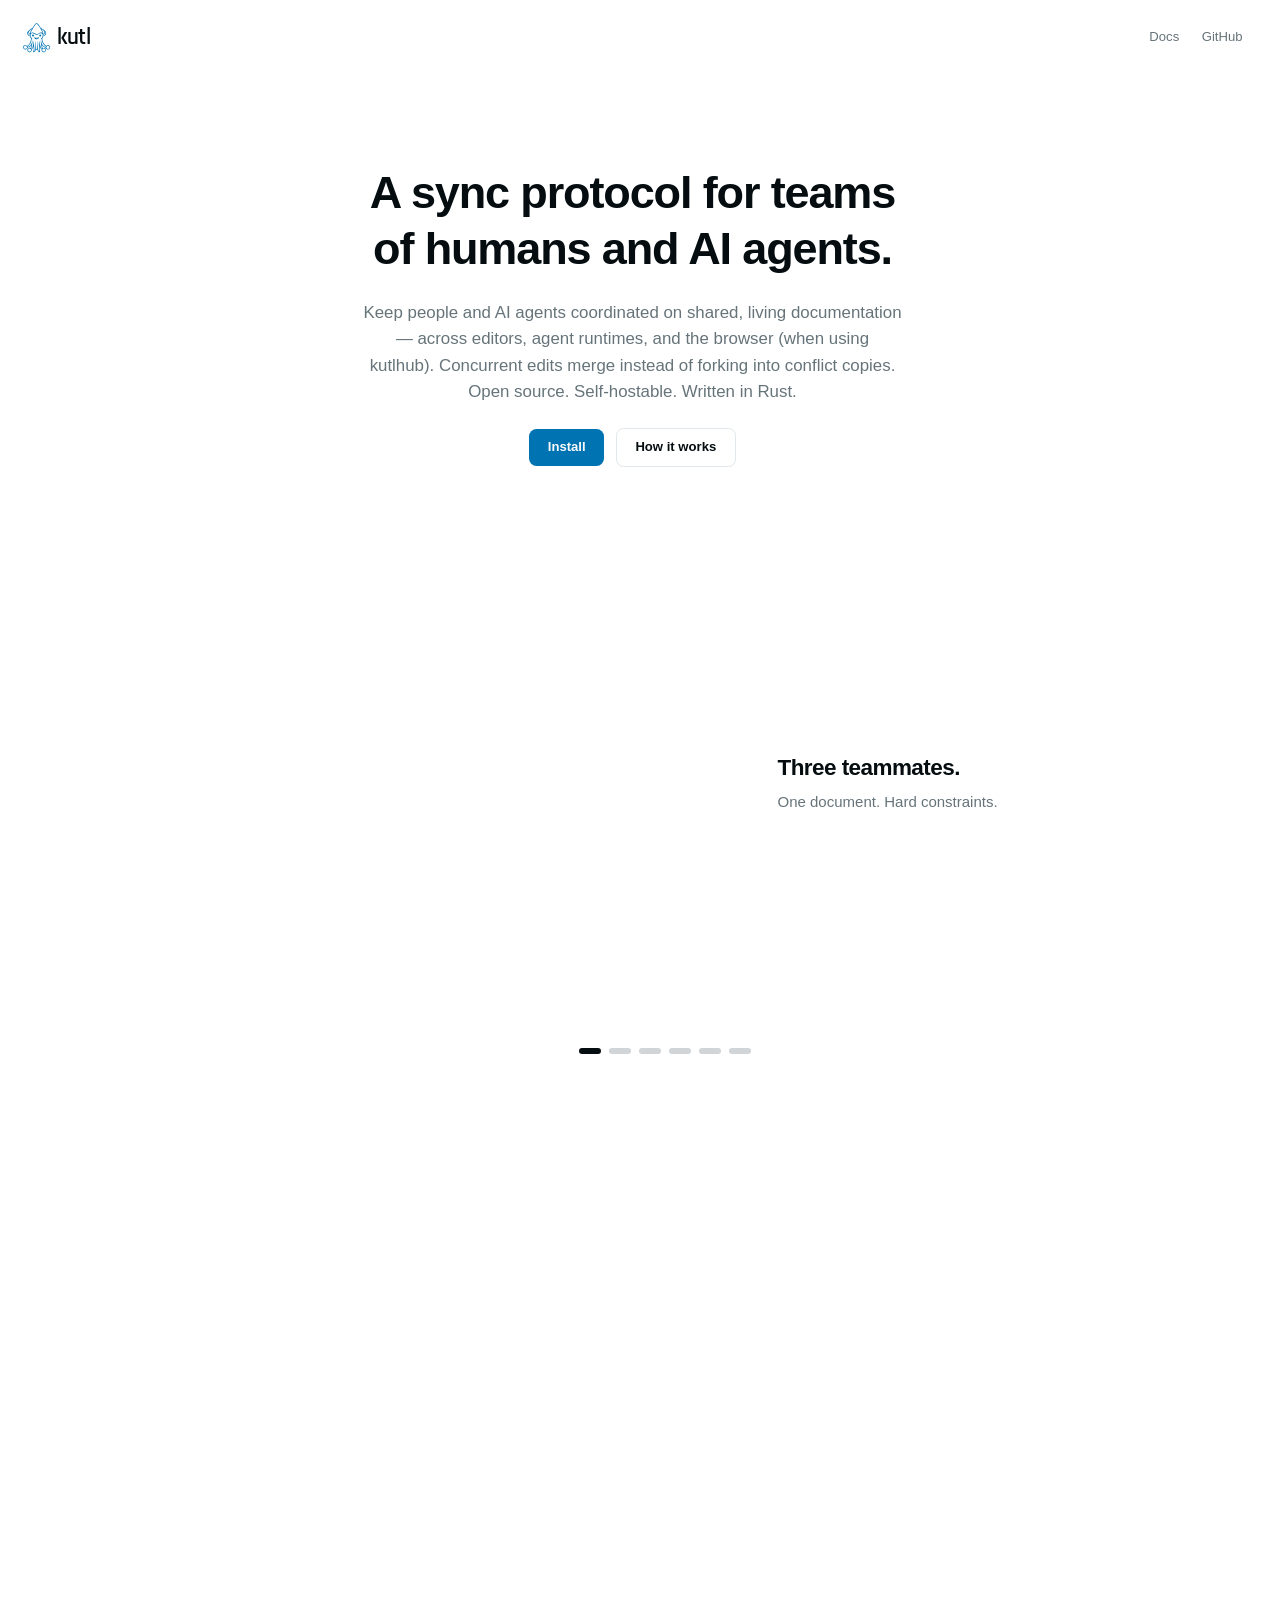
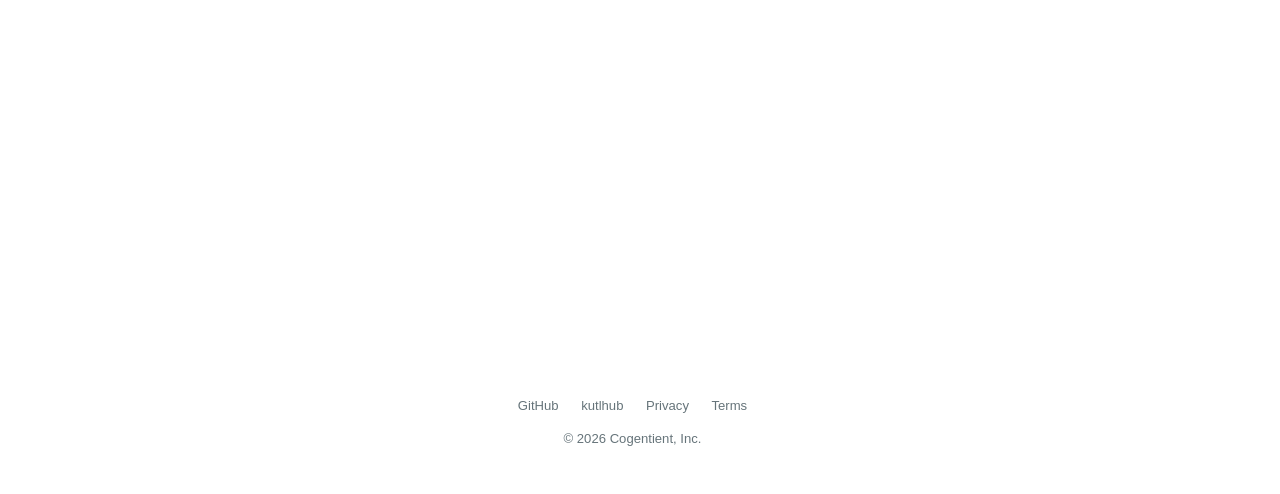
==== commit 605c0397: "Deploying to main from @ cogentient/kutl@3fecc3bdb42e110ab8c384d7488ebae10305bbc9 🚀" ====
--- a/index.html
+++ b/index.html
@@ -6,8 +6,37 @@
     <link rel="icon" type="image/svg+xml" href="/favicon.svg" />
     <title>kutl — sync protocol for humans and AI agents</title>
     <meta name="description" content="The sync protocol that keeps teams of people and AI agents coordinated on shared documentation — every editor and agent working from the same plain files." />
-    <script type="module" crossorigin src="/assets/index-C_V6h71u.js"></script>
-    <link rel="stylesheet" crossorigin href="/assets/index-CdeIZDaI.css">
+    <script>
+      (function () {
+        // kutl.io follows the system; kutlhub's toggle is an app affordance.
+        // No toggle UI, no persisted theme — .dark tracks
+        // prefers-color-scheme directly, before first paint (avoids a
+        // flash of the wrong theme) and for the life of the page (the
+        // change listener catches the OS preference flipping while the
+        // tab stays open). Guarded for environments without matchMedia
+        // (prerendering runs this template through no browser, but the
+        // guard costs nothing and keeps the script inert rather than
+        // throwing if it ever is).
+        if (typeof matchMedia !== 'function') return;
+        var media = matchMedia('(prefers-color-scheme: dark)');
+        var apply = function () {
+          document.documentElement.classList.toggle('dark', media.matches);
+        };
+        apply();
+        // Legacy Safari (<14) has no MediaQueryList.addEventListener,
+        // only the deprecated addListener — feature-checked the same
+        // way as the matchMedia guard above, so the live-follow is lost
+        // gracefully there instead of throwing after `apply()` already
+        // set the correct initial theme.
+        if (typeof media.addEventListener === 'function') {
+          media.addEventListener('change', apply);
+        } else if (typeof media.addListener === 'function') {
+          media.addListener(apply);
+        }
+      })();
+    </script>
+    <script type="module" crossorigin src="/assets/index-DO6z7V9b.js"></script>
+    <link rel="stylesheet" crossorigin href="/assets/index-DvbFYbS0.css">
       <link rel="canonical" href="https://kutl.io/" />
     <meta property="og:type" content="website" />
     <meta property="og:url" content="https://kutl.io/" />
@@ -23,11 +52,11 @@
     <script type="application/ld+json">{"@context":"https://schema.org","@type":"WebSite","name":"kutl","url":"https://kutl.io"}</script>
   </head>
   <body>
-    <div id="root"><div class="min-h-screen bg-background text-foreground"><header class="flex items-center justify-between p-6"><span class="inline-flex items-center gap-2"><svg xmlns="http://www.w3.org/2000/svg" viewBox="0 0 544 598" fill="currentColor" class="h-8 w-auto text-primary"><g transform="translate(0,598) scale(0.1,-0.1)" stroke="none"><path d="M2630 5911 c-103 -34 -169 -89 -281 -231 -108 -138 -366 -533 -392 -600 -6 -16 -39 -42 -95 -75 -47 -27 -97 -60 -111 -71 -15 -12 -47 -35 -73 -50 -139 -86 -328 -226 -462 -343 -221 -194 -315 -318 -360 -473 -22 -76 -21 -229 1 -294 54 -161 206 -321 388 -409 50 -24 102 -47 116 -50 23 -6 29 -16 44 -73 27 -110 78 -206 145 -276 69 -72 69 -73 45 -231 -51 -320 -176 -671 -319 -895 -110 -173 -280 -339 -413 -402 l-51 -24 -60 46 c-90 70 -165 95 -282 94 -84 -1 -104 -4 -175 -34 -205 -86 -311 -310 -246 -519 39 -125 114 -210 239 -269 124 -59 272 -57 399 5 108 53 212 189 229 299 6 44 6 44 48 44 67 0 183 37 306 98 106 53 123 66 231 172 64 63 133 140 153 170 20 30 36 49 36 43 0 -36 -67 -311 -97 -397 -27 -80 -66 -166 -88 -194 -1 -1 -26 9 -55 22 -74 34 -140 41 -228 22 -138 -29 -245 -108 -300 -221 -45 -92 -55 -145 -49 -241 4 -68 11 -98 36 -148 42 -87 114 -157 208 -203 76 -37 79 -38 193 -38 112 0 118 1 182 34 95 48 171 119 208 195 39 80 57 186 42 259 l-11 52 68 70 c116 120 195 251 261 429 l37 99 7 -104 c3 -57 10 -131 15 -164 5 -33 10 -145 10 -250 1 -153 -3 -208 -19 -284 -22 -106 -60 -196 -107 -259 -52 -67 -43 -92 35 -92 97 1 242 69 336 159 79 75 161 216 197 339 11 37 14 41 28 28 30 -26 100 -56 131 -56 39 0 82 22 108 55 25 31 32 32 32 0 0 -44 58 -183 106 -256 63 -93 153 -175 249 -224 71 -36 84 -39 158 -40 98 0 105 10 59 83 -58 90 -93 171 -112 259 -27 120 -36 315 -21 439 7 55 19 157 28 229 l16 130 18 -65 c19 -68 93 -218 156 -317 20 -32 68 -90 106 -130 l70 -72 1 -123 c1 -148 13 -181 105 -280 46 -50 80 -76 139 -105 76 -38 78 -38 197 -38 118 0 122 1 189 35 74 38 153 110 191 175 74 125 71 330 -4 438 -50 71 -123 135 -196 169 -63 30 -81 33 -176 36 -92 3 -113 1 -158 -19 -28 -12 -53 -20 -55 -18 -2 2 -19 36 -39 74 -46 91 -90 233 -115 370 -11 61 -24 118 -27 128 -13 32 1 18 59 -61 89 -122 216 -232 354 -308 115 -64 228 -104 296 -104 45 0 56 -11 70 -71 13 -56 85 -177 127 -215 101 -89 274 -131 406 -98 131 32 203 82 271 187 106 161 93 378 -30 513 -72 78 -123 110 -224 139 -82 24 -95 25 -167 16 -89 -12 -181 -52 -242 -104 l-39 -34 -57 33 c-143 80 -239 169 -361 331 -81 109 -217 370 -257 493 -55 173 -131 518 -131 595 0 23 13 44 56 89 66 71 128 189 151 287 13 61 18 70 42 76 51 13 127 49 211 100 208 127 320 311 320 523 -1 56 -31 173 -60 231 -79 155 -268 346 -540 544 -42 31 -298 206 -350 240 -146 95 -152 100 -176 146 -21 42 -64 109 -227 354 -102 154 -165 234 -246 316 -111 111 -166 140 -276 145 -44 2 -91 0 -105 -5z m187 -156 c81 -40 171 -144 333 -383 84 -126 212 -325 235 -367 15 -27 46 -79 70 -115 62 -94 203 -335 238 -405 16 -33 46 -89 67 -125 63 -107 148 -341 150 -412 0 -5 -20 7 -45 26 -135 103 -337 123 -524 52 -79 -31 -228 -112 -321 -176 -46 -32 -159 -70 -232 -80 -149 -19 -274 20 -478 150 -147 94 -279 140 -423 148 -88 4 -104 2 -175 -23 -85 -31 -114 -47 -153 -82 l-26 -24 5 53 c2 29 16 84 29 122 26 71 195 409 218 436 7 8 38 60 68 115 30 55 81 142 113 193 32 50 79 125 103 165 103 166 304 471 374 566 87 117 137 160 220 187 51 16 86 11 154 -21z m-1052 -990 c-20 -26 -42 -63 -50 -82 -8 -20 -30 -61 -49 -92 -82 -134 -198 -368 -232 -466 -23 -68 -28 -96 -28 -190 -1 -91 2 -116 17 -139 10 -15 16 -30 13 -34 -21 -20 -160 117 -216 213 -34 58 -35 63 -35 165 0 102 1 107 38 177 50 97 153 208 268 289 52 36 103 74 114 84 11 10 38 28 60 40 22 12 60 36 85 54 25 18 46 32 48 31 2 -2 -13 -24 -33 -50z m2000 -30 c60 -34 253 -176 314 -231 56 -50 114 -136 153 -227 58 -131 40 -252 -54 -383 -31 -44 -139 -134 -160 -134 -6 0 -7 8 -3 18 27 64 37 139 26 209 -13 88 -95 297 -163 418 -28 50 -80 144 -115 209 -35 65 -74 133 -87 150 -41 55 -41 62 -1 30 22 -17 62 -43 90 -59z m639 -570 c82 -128 96 -270 39 -395 -45 -99 -153 -205 -268 -264 -49 -25 -95 -46 -102 -46 -16 0 -22 24 -24 104 l-2 69 49 33 c88 57 198 173 232 244 47 96 62 226 35 296 -12 31 8 11 41 -41z m-3332 -30 c-5 -88 22 -190 71 -274 34 -57 168 -182 223 -209 38 -17 38 -20 27 -134 -3 -38 -11 -68 -16 -68 -6 0 -54 24 -106 54 -136 77 -221 167 -273 287 -53 124 -39 242 43 370 17 27 32 49 33 49 1 0 0 -34 -2 -75z m998 -229 c36 -15 92 -45 125 -66 112 -72 242 -139 321 -167 69 -24 94 -27 199 -27 77 0 143 6 185 16 69 18 199 84 340 173 126 80 190 100 330 100 106 0 119 -2 166 -27 51 -27 107 -86 137 -144 73 -141 75 -427 4 -585 -54 -121 -125 -189 -261 -248 -55 -24 -76 -39 -74 -50 3 -13 19 -17 81 -19 42 -2 77 -4 77 -6 0 -2 9 -69 19 -150 49 -361 215 -784 404 -1031 121 -157 219 -248 338 -317 l106 -61 -13 -26 c-8 -14 -14 -36 -14 -48 0 -17 -6 -23 -22 -23 -98 1 -320 102 -433 198 -141 118 -286 349 -370 587 -19 55 -53 171 -75 258 -52 208 -82 275 -105 236 -7 -10 13 -220 61 -644 13 -121 27 -245 30 -275 8 -71 69 -360 90 -425 18 -54 99 -211 115 -220 5 -4 -5 -24 -23 -46 l-32 -39 -29 27 c-93 88 -212 290 -256 434 -65 211 -91 337 -141 685 -33 228 -51 312 -79 359 -29 50 -36 27 -31 -90 9 -207 4 -710 -9 -845 -7 -74 -24 -225 -37 -334 -34 -284 -29 -438 20 -650 9 -38 15 -71 13 -73 -8 -8 -117 109 -150 160 -95 149 -125 373 -92 690 31 301 45 590 35 725 -21 259 -43 369 -72 360 -10 -4 -15 -64 -19 -244 -4 -131 -12 -288 -18 -349 -17 -152 -60 -487 -71 -560 -6 -33 -10 -112 -10 -174 l0 -115 -51 -48 c-28 -26 -55 -48 -59 -48 -4 0 -27 21 -52 48 l-44 47 -13 170 c-6 94 -16 189 -21 212 -34 148 -80 664 -81 906 0 88 -5 149 -11 153 -19 12 -39 -23 -48 -82 -37 -239 -37 -587 0 -949 37 -369 22 -526 -67 -714 -18 -36 -53 -81 -102 -128 -41 -40 -75 -72 -77 -70 -1 1 12 54 28 117 35 137 48 360 29 500 -26 201 -43 357 -56 540 -16 212 -19 657 -5 785 9 87 1 111 -24 73 -25 -38 -52 -164 -96 -453 -56 -363 -124 -631 -197 -780 -39 -78 -127 -206 -172 -250 l-41 -39 -17 24 c-9 13 -25 32 -35 42 -9 9 -13 20 -8 23 5 3 29 42 53 88 71 129 147 423 167 642 6 66 15 163 21 215 5 52 14 145 19 205 5 61 16 177 25 258 9 81 13 152 10 157 -21 34 -57 -53 -110 -270 -123 -492 -330 -797 -637 -939 -70 -32 -235 -79 -243 -69 -9 13 -24 103 -18 105 43 15 174 106 243 169 93 85 230 247 256 303 10 20 28 54 42 76 43 67 108 206 140 296 17 46 39 107 50 134 28 71 80 308 100 455 l17 124 48 -3 c60 -3 107 7 107 23 0 7 -37 30 -82 51 -187 87 -273 214 -298 438 -25 220 22 405 128 497 67 59 107 70 242 66 97 -3 125 -8 180 -30z m-1463 -2506 c65 -29 145 -115 166 -179 37 -116 15 -230 -60 -303 -78 -76 -121 -93 -233 -93 -83 0 -101 4 -145 27 -79 41 -130 103 -155 189 -25 83 -22 127 14 205 45 97 114 152 217 174 59 12 143 4 196 -20z m4467 4 c64 -22 147 -100 177 -166 31 -71 32 -182 2 -248 -27 -58 -84 -115 -147 -147 -42 -22 -66 -26 -131 -27 -68 -1 -88 3 -137 27 -82 40 -143 112 -169 199 -21 68 -21 71 -4 134 42 155 148 242 296 243 36 1 87 -6 113 -15z m-3639 -539 c86 -41 143 -107 169 -194 21 -71 20 -99 -5 -174 -66 -198 -330 -269 -488 -130 -120 105 -145 262 -61 392 81 126 247 172 385 106z m2843 1 c48 -25 121 -103 146 -156 28 -61 29 -189 2 -240 -34 -63 -95 -127 -144 -151 -38 -19 -64 -23 -137 -23 -79 -1 -96 2 -141 26 -28 15 -72 50 -97 78 -106 118 -103 276 9 400 65 72 116 90 239 87 62 -2 100 -9 123 -21z"></path><path d="M1905 3656 c-43 -18 -93 -79 -101 -121 -3 -20 -4 -63 -2 -97 4 -57 7 -64 49 -103 61 -57 125 -73 203 -51 163 48 195 248 57 354 -38 29 -49 32 -109 32 -37 -1 -81 -7 -97 -14z"></path><path d="M3352 3653 c-41 -20 -91 -82 -104 -130 -5 -20 -7 -60 -3 -90 5 -44 13 -60 43 -89 70 -68 130 -85 217 -59 72 21 120 69 134 137 22 99 -29 206 -112 237 -42 16 -137 13 -175 -6z"></path><path d="M2256 3117 c-48 -35 1 -146 110 -252 97 -94 188 -136 313 -143 159 -9 279 37 397 153 80 80 128 162 122 212 -4 37 -38 41 -109 12 -165 -65 -205 -73 -369 -73 -151 1 -158 2 -270 38 -63 20 -125 44 -137 52 -27 17 -34 17 -57 1z m504 -214 c80 3 156 8 170 12 24 7 24 7 5 -8 -11 -8 -45 -27 -75 -43 -49 -26 -65 -29 -150 -29 -92 0 -98 2 -153 35 -31 19 -57 37 -57 41 0 3 26 2 58 -3 31 -5 122 -7 202 -5z"></path></g></svg><span class="font-logo font-semibold tracking-tight text-2xl">kutl</span></span><nav class="flex items-center gap-6 text-sm"><a class="text-muted-foreground transition-colors hover:text-foreground" href="/docs" data-discover="true">Docs</a><a href="https://github.com/kutl-io" class="text-muted-foreground transition-colors hover:text-foreground">GitHub</a></nav></header><main><section class="flex flex-col items-center gap-6 px-6 pt-24 pb-12 text-center"><h1 class="text-3xl font-bold tracking-tight sm:text-5xl leading-tight">A sync protocol for teams<br/>of humans and AI agents.</h1><p class="max-w-xl text-lg text-muted-foreground">Keep people and AI agents coordinated on shared, living documentation — across editors, agent runtimes, and the browser (when using kutlhub). Concurrent edits merge instead of forking into conflict copies. Open source. Self-hostable. Written in Rust.</p><div class="flex items-center gap-3"><a href="#install" class="inline-flex items-center gap-2 rounded-lg bg-primary px-5 py-2.5 text-sm font-semibold text-primary-foreground transition-colors hover:bg-primary/90">Install</a><a href="#how-it-works" class="inline-flex items-center gap-2 rounded-lg border border-border bg-transparent px-5 py-2.5 text-sm font-semibold transition-colors hover:bg-accent hover:text-accent-foreground">How it works</a></div></section><figure class="mx-auto w-full max-w-5xl px-6 py-12"><div class="grid grid-cols-1 gap-6 md:grid-cols-[3fr_2fr]"><div class="flex flex-col gap-3"><div style="width:100%;min-width:0;height:480px;overflow:hidden"><div style="width:580px;height:480px;transform:scale(1);transform-origin:top left"><div class="block h-full w-full"></div></div></div><div class="flex items-center justify-end gap-3 px-1"><div class="flex gap-2" aria-label="Beat progress"><span aria-label="Beat 1: Three teammates." class="h-1.5 w-6 rounded-full transition-colors bg-foreground"></span><span aria-label="Beat 2: Protocol." class="h-1.5 w-6 rounded-full transition-colors bg-muted-foreground/30"></span><span aria-label="Beat 3: Sync." class="h-1.5 w-6 rounded-full transition-colors bg-muted-foreground/30"></span><span aria-label="Beat 4: Signals." class="h-1.5 w-6 rounded-full transition-colors bg-muted-foreground/30"></span><span aria-label="Beat 5: Agents." class="h-1.5 w-6 rounded-full transition-colors bg-muted-foreground/30"></span><span aria-label="Beat 6: Convergence." class="h-1.5 w-6 rounded-full transition-colors bg-muted-foreground/30"></span></div></div></div><div class="self-center"><figcaption class="relative min-h-[7rem] text-left" aria-live="polite"><span data-narrator-active="true" class="absolute inset-x-0 top-0 transition-opacity duration-300 opacity-100"><span class="block text-2xl font-bold tracking-tight text-foreground">Three teammates.</span><span class="mt-2 block text-base leading-relaxed text-muted-foreground">One document. Hard constraints.</span></span><span class="absolute inset-x-0 top-0 transition-opacity duration-300 pointer-events-none opacity-0"><span class="block text-2xl font-bold tracking-tight text-foreground">Protocol.</span><span class="mt-2 block text-base leading-relaxed text-muted-foreground">An open, self-hostable sync protocol for teams of humans and agents.</span></span><span class="absolute inset-x-0 top-0 transition-opacity duration-300 pointer-events-none opacity-0"><span class="block text-2xl font-bold tracking-tight text-foreground">Sync.</span><span class="mt-2 block text-base leading-relaxed text-muted-foreground">Conflict-free CRDT engine. Edits land in real time, with no merge conflicts to resolve.</span></span><span class="absolute inset-x-0 top-0 transition-opacity duration-300 pointer-events-none opacity-0"><span class="block text-2xl font-bold tracking-tight text-foreground">Signals.</span><span class="mt-2 block text-base leading-relaxed text-muted-foreground">Coordination primitives — flags, replies, decisions — travel alongside edits on the same protocol.</span></span><span class="absolute inset-x-0 top-0 transition-opacity duration-300 pointer-events-none opacity-0"><span class="block text-2xl font-bold tracking-tight text-foreground">Agents.</span><span class="mt-2 block text-base leading-relaxed text-muted-foreground">Designed for agents to participate as teammates — through MCP, or by editing files in a kutl-synced folder.</span></span><span class="absolute inset-x-0 top-0 transition-opacity duration-300 pointer-events-none opacity-0"><span class="block text-2xl font-bold tracking-tight text-foreground">Convergence.</span><span class="mt-2 block text-base leading-relaxed text-muted-foreground">Decisions made in context. The discussion stays preserved alongside the resolution.</span></span></figcaption></div></div></figure><section class="mx-auto max-w-3xl px-6 py-20 " style="opacity:0;transform:translateY(32px)"><h2 class="mb-6 text-2xl font-bold tracking-tight">Three primitives, one protocol.</h2><div class="space-y-4 text-muted-foreground"><p>kutl syncs three things through one protocol: Spaces, Documents, and Signals.</p><p>Every participant runs the daemon on their own machine. A shared relay coordinates. Any tool that reads and writes files becomes a participant: editors, scripts, and AI agents.</p><p>Humans and agents interact through the same protocol. Agents call MCP tools; humans use the CLI or in-document syntax (decision headings, @mentions). The primitives are identical underneath.</p></div></section><div id="how-it-works"><section class="mx-auto max-w-3xl px-6 py-20 " style="opacity:0;transform:translateY(32px)"><h2 class="mb-8 text-2xl font-bold tracking-tight">One protocol for structure, knowledge, and coordination.</h2><div class="space-y-4"><div class="flex gap-4 rounded-lg border bg-card p-6"><div class="flex h-10 w-10 shrink-0 items-center justify-center rounded-full border-2 border-primary"><svg xmlns="http://www.w3.org/2000/svg" width="24" height="24" viewBox="0 0 24 24" fill="none" stroke="currentColor" stroke-width="2" stroke-linecap="round" stroke-linejoin="round" class="lucide lucide-boxes h-5 w-5 text-primary" aria-hidden="true"><path d="M2.97 12.92A2 2 0 0 0 2 14.63v3.24a2 2 0 0 0 .97 1.71l3 1.8a2 2 0 0 0 2.06 0L12 19v-5.5l-5-3-4.03 2.42Z"></path><path d="m7 16.5-4.74-2.85"></path><path d="m7 16.5 5-3"></path><path d="M7 16.5v5.17"></path><path d="M12 13.5V19l3.97 2.38a2 2 0 0 0 2.06 0l3-1.8a2 2 0 0 0 .97-1.71v-3.24a2 2 0 0 0-.97-1.71L17 10.5l-5 3Z"></path><path d="m17 16.5-5-3"></path><path d="m17 16.5 4.74-2.85"></path><path d="M17 16.5v5.17"></path><path d="M7.97 4.42A2 2 0 0 0 7 6.13v4.37l5 3 5-3V6.13a2 2 0 0 0-.97-1.71l-3-1.8a2 2 0 0 0-2.06 0l-3 1.8Z"></path><path d="M12 8 7.26 5.15"></path><path d="m12 8 4.74-2.85"></path><path d="M12 13.5V8"></path></svg></div><div><h3 class="mb-1 font-semibold">Spaces</h3><p class="text-sm text-muted-foreground">A named sync context. Spaces hold which documents exist and who participates, and every participant who joins the same space sees the same set of documents.</p></div></div><div class="flex gap-4 rounded-lg border bg-card p-6"><div class="flex h-10 w-10 shrink-0 items-center justify-center rounded-full border-2 border-primary"><svg xmlns="http://www.w3.org/2000/svg" width="24" height="24" viewBox="0 0 24 24" fill="none" stroke="currentColor" stroke-width="2" stroke-linecap="round" stroke-linejoin="round" class="lucide lucide-file-text h-5 w-5 text-primary" aria-hidden="true"><path d="M6 22a2 2 0 0 1-2-2V4a2 2 0 0 1 2-2h8a2.4 2.4 0 0 1 1.704.706l3.588 3.588A2.4 2.4 0 0 1 20 8v12a2 2 0 0 1-2 2z"></path><path d="M14 2v5a1 1 0 0 0 1 1h5"></path><path d="M10 9H8"></path><path d="M16 13H8"></path><path d="M16 17H8"></path></svg></div><div><h3 class="mb-1 font-semibold">Documents</h3><p class="text-sm text-muted-foreground">CRDT-synced text and binary files, stored as ordinary files on your disk. Text documents keep their full edit history; binaries sync whole-file with last-write-wins.</p></div></div><div class="flex gap-4 rounded-lg border bg-card p-6"><div class="flex h-10 w-10 shrink-0 items-center justify-center rounded-full border-2 border-primary"><svg xmlns="http://www.w3.org/2000/svg" width="24" height="24" viewBox="0 0 24 24" fill="none" stroke="currentColor" stroke-width="2" stroke-linecap="round" stroke-linejoin="round" class="lucide lucide-message-circle h-5 w-5 text-primary" aria-hidden="true"><path d="M2.992 16.342a2 2 0 0 1 .094 1.167l-1.065 3.29a1 1 0 0 0 1.236 1.168l3.413-.998a2 2 0 0 1 1.099.092 10 10 0 1 0-4.777-4.719"></path></svg></div><div><h3 class="mb-1 font-semibold">Signals</h3><p class="text-sm text-muted-foreground">Protocol-level coordination. Flags, replies, and decisions travel through the same relay as document edits. An agent requesting review and a human recording the outcome write the same primitives.</p></div></div></div></section></div><section class="mx-auto max-w-3xl px-6 py-20 " style="opacity:0;transform:translateY(32px)"><h2 class="mb-8 text-2xl font-bold tracking-tight">The moving parts.</h2><div class="space-y-4"><div class="flex gap-4 rounded-lg border bg-card p-6"><div class="flex h-10 w-10 shrink-0 items-center justify-center rounded-full border-2 border-primary"><svg xmlns="http://www.w3.org/2000/svg" width="24" height="24" viewBox="0 0 24 24" fill="none" stroke="currentColor" stroke-width="2" stroke-linecap="round" stroke-linejoin="round" class="lucide lucide-eye h-5 w-5 text-primary" aria-hidden="true"><path d="M2.062 12.348a1 1 0 0 1 0-.696 10.75 10.75 0 0 1 19.876 0 1 1 0 0 1 0 .696 10.75 10.75 0 0 1-19.876 0"></path><circle cx="12" cy="12" r="3"></circle></svg></div><div><h3 class="mb-1 font-semibold">The daemon</h3><p class="text-sm text-muted-foreground">Watches your local files and translates every edit into CRDT operations. Any tool that reads and writes files (your editor, an AI agent, a script) becomes a sync participant automatically.</p></div></div><div class="flex gap-4 rounded-lg border bg-card p-6"><div class="flex h-10 w-10 shrink-0 items-center justify-center rounded-full border-2 border-primary"><svg xmlns="http://www.w3.org/2000/svg" width="24" height="24" viewBox="0 0 24 24" fill="none" stroke="currentColor" stroke-width="2" stroke-linecap="round" stroke-linejoin="round" class="lucide lucide-server h-5 w-5 text-primary" aria-hidden="true"><rect width="20" height="8" x="2" y="2" rx="2" ry="2"></rect><rect width="20" height="8" x="2" y="14" rx="2" ry="2"></rect><line x1="6" x2="6.01" y1="6" y2="6"></line><line x1="6" x2="6.01" y1="18" y2="18"></line></svg></div><div><h3 class="mb-1 font-semibold">The relay</h3><p class="text-sm text-muted-foreground">A lightweight WebSocket server that routes operations between participants. Self-host it on your own infrastructure. It also reconciles, tracks subscriptions, and manages catch-up for clients that fell behind.</p></div></div><div class="flex gap-4 rounded-lg border bg-card p-6"><div class="flex h-10 w-10 shrink-0 items-center justify-center rounded-full border-2 border-primary"><svg xmlns="http://www.w3.org/2000/svg" width="24" height="24" viewBox="0 0 24 24" fill="none" stroke="currentColor" stroke-width="2" stroke-linecap="round" stroke-linejoin="round" class="lucide lucide-git-merge h-5 w-5 text-primary" aria-hidden="true"><circle cx="18" cy="18" r="3"></circle><circle cx="6" cy="6" r="3"></circle><path d="M6 21V9a9 9 0 0 0 9 9"></path></svg></div><div><h3 class="mb-1 font-semibold">The engine</h3><p class="text-sm text-muted-foreground">Merging is deterministic. Edits combine without conflicts and without data loss whatever order they arrive in and whatever the network does, so nobody resolves anything by hand.</p></div></div></div></section><section class="mx-auto max-w-3xl px-6 py-20 " style="opacity:0;transform:translateY(32px)"><h2 class="mb-4 text-2xl font-bold tracking-tight">CRDTs all the way down.</h2><p class="mb-8 text-muted-foreground">Most sync systems treat the server as a dumb pipe. kutl&#x27;s relay is an active participant in the CRDT protocol, which means it can solve problems that forwarding alone cannot:</p><div class="grid gap-3 sm:grid-cols-2"><div class="rounded-lg border bg-card p-6"><div class="mb-3 flex h-10 w-10 items-center justify-center rounded-full border-2 border-primary"><svg xmlns="http://www.w3.org/2000/svg" width="24" height="24" viewBox="0 0 24 24" fill="none" stroke="currentColor" stroke-width="2" stroke-linecap="round" stroke-linejoin="round" class="lucide lucide-zap h-5 w-5 text-primary" aria-hidden="true"><path d="M4 14a1 1 0 0 1-.78-1.63l9.9-10.2a.5.5 0 0 1 .86.46l-1.92 6.02A1 1 0 0 0 13 10h7a1 1 0 0 1 .78 1.63l-9.9 10.2a.5.5 0 0 1-.86-.46l1.92-6.02A1 1 0 0 0 11 14z"></path></svg></div><h3 class="mb-1 font-semibold">Targeted catch-up</h3><p class="text-sm text-muted-foreground">Late joiners and returning clients receive exactly the operations they missed.</p></div><div class="rounded-lg border bg-card p-6"><div class="mb-3 flex h-10 w-10 items-center justify-center rounded-full border-2 border-primary"><svg xmlns="http://www.w3.org/2000/svg" width="24" height="24" viewBox="0 0 24 24" fill="none" stroke="currentColor" stroke-width="2" stroke-linecap="round" stroke-linejoin="round" class="lucide lucide-refresh-cw h-5 w-5 text-primary" aria-hidden="true"><path d="M3 12a9 9 0 0 1 9-9 9.75 9.75 0 0 1 6.74 2.74L21 8"></path><path d="M21 3v5h-5"></path><path d="M21 12a9 9 0 0 1-9 9 9.75 9.75 0 0 1-6.74-2.74L3 16"></path><path d="M8 16H3v5"></path></svg></div><h3 class="mb-1 font-semibold">Stale client eviction</h3><p class="text-sm text-muted-foreground">Slow or unresponsive subscribers are evicted gracefully so one bad connection cannot block everyone.</p></div><div class="rounded-lg border bg-card p-6"><div class="mb-3 flex h-10 w-10 items-center justify-center rounded-full border-2 border-primary"><svg xmlns="http://www.w3.org/2000/svg" width="24" height="24" viewBox="0 0 24 24" fill="none" stroke="currentColor" stroke-width="2" stroke-linecap="round" stroke-linejoin="round" class="lucide lucide-fingerprint-pattern h-5 w-5 text-primary" aria-hidden="true"><path d="M12 10a2 2 0 0 0-2 2c0 1.02-.1 2.51-.26 4"></path><path d="M14 13.12c0 2.38 0 6.38-1 8.88"></path><path d="M17.29 21.02c.12-.6.43-2.3.5-3.02"></path><path d="M2 12a10 10 0 0 1 18-6"></path><path d="M2 16h.01"></path><path d="M21.8 16c.2-2 .131-5.354 0-6"></path><path d="M5 19.5C5.5 18 6 15 6 12a6 6 0 0 1 .34-2"></path><path d="M8.65 22c.21-.66.45-1.32.57-2"></path><path d="M9 6.8a6 6 0 0 1 9 5.2v2"></path></svg></div><h3 class="mb-1 font-semibold">Document lifecycle</h3><p class="text-sm text-muted-foreground">Registration, renames, and deletes tracked with a persistent registry. UUID-based identity survives file moves across machines.</p></div><div class="rounded-lg border bg-card p-6"><div class="mb-3 flex h-10 w-10 items-center justify-center rounded-full border-2 border-primary"><svg xmlns="http://www.w3.org/2000/svg" width="24" height="24" viewBox="0 0 24 24" fill="none" stroke="currentColor" stroke-width="2" stroke-linecap="round" stroke-linejoin="round" class="lucide lucide-git-merge h-5 w-5 text-primary" aria-hidden="true"><circle cx="18" cy="18" r="3"></circle><circle cx="6" cy="6" r="3"></circle><path d="M6 21V9a9 9 0 0 0 9 9"></path></svg></div><h3 class="mb-1 font-semibold">Convergent by design</h3><p class="text-sm text-muted-foreground">The CRDT approach extends beyond document content to the entire space. Subscriptions, lifecycle state, and coordination are all modeled as convergent structures. Given the same operations in any order, every participant arrives at the same state, by construction.</p></div></div><p class="mt-8 text-muted-foreground">Central storage is simpler, but it becomes a hard dependency. Every participant carries the full document state, so no single server keeps your data locked in. The relay coordinates and routes; shut it down and nothing is lost.</p></section><section class="mx-auto max-w-3xl px-6 py-20 " style="opacity:0;transform:translateY(32px)"><div class="flex items-start gap-4"><div class="flex h-10 w-10 shrink-0 items-center justify-center rounded-full border-2 border-primary"><svg xmlns="http://www.w3.org/2000/svg" width="24" height="24" viewBox="0 0 24 24" fill="none" stroke="currentColor" stroke-width="2" stroke-linecap="round" stroke-linejoin="round" class="lucide lucide-git-branch h-5 w-5 text-primary" aria-hidden="true"><path d="M15 6a9 9 0 0 0-9 9V3"></path><circle cx="18" cy="6" r="3"></circle><circle cx="6" cy="18" r="3"></circle></svg></div><div><h2 class="mb-4 text-2xl font-bold tracking-tight">Works alongside git.</h2><p class="text-muted-foreground">kutl coexists with git on coding projects. Put kutl content in a<!-- --> <code>kutl/</code> subfolder: the daemon watches inside, git tracks outside, and <code>kutl surface</code> bridges content into the git tree when you want it there.</p></div></div></section><section class="mx-auto max-w-3xl px-6 py-20 " style="opacity:0;transform:translateY(32px)"><h2 class="mb-4 text-2xl font-bold tracking-tight">Fast enough that sync is invisible.</h2><p class="mb-8 text-muted-foreground">kutl&#x27;s CRDT engine is built on diamond-types. Character-by-character sync means edits appear as they happen, not when you save.</p><div class="space-y-4"><div><div class="mb-1 flex items-baseline justify-between text-sm"><span class="text-foreground">Yrs</span><span class="font-mono text-xs text-muted-foreground">3.19 s<span class="ml-2 text-muted-foreground/70"><span>0<!-- -->×</span> <!-- -->slower</span></span></div><div class="h-3 w-full rounded-full bg-secondary"><div class="h-3 rounded-full bg-muted-foreground/30" style="width:100%"></div></div></div><div><div class="mb-1 flex items-baseline justify-between text-sm"><span class="text-foreground">Automerge</span><span class="font-mono text-xs text-muted-foreground">539 ms<span class="ml-2 text-muted-foreground/70"><span>0<!-- -->×</span> <!-- -->slower</span></span></div><div class="h-3 w-full rounded-full bg-secondary"><div class="h-3 rounded-full bg-muted-foreground/30" style="width:16.91245685597741%"></div></div></div><div><div class="mb-1 flex items-baseline justify-between text-sm"><span class="text-foreground">Loro</span><span class="font-mono text-xs text-muted-foreground">39.3 ms<span class="ml-2 text-muted-foreground/70"><span>0<!-- -->×</span> <!-- -->slower</span></span></div><div class="h-3 w-full rounded-full bg-secondary"><div class="h-3 rounded-full bg-muted-foreground/30" style="width:1.2331346093504862%"></div></div></div><div><div class="mb-1 flex items-baseline justify-between text-sm"><span class="font-semibold text-primary">diamond-types</span><span class="font-mono text-xs text-muted-foreground">4.2 ms</span></div><div class="h-3 w-full rounded-full bg-secondary"><div class="h-3 rounded-full bg-primary" style="width:0.5%"></div></div></div></div><p class="mt-6 text-xs text-muted-foreground">50,000 mixed edits (70% insert, 30% delete).<!-- --> <a href="https://github.com/josephg/diamond-types" class="underline hover:text-foreground">diamond-types</a> <!-- -->implements the eg-walker algorithm (EuroSys 2025, Best Artifact Award). Benchmarked with kutl-bench.</p></section><section class="mx-auto max-w-3xl px-6 py-20 " style="opacity:0;transform:translateY(32px)"><h2 class="mb-6 text-2xl font-bold tracking-tight" id="install">Install</h2><div class="rounded-lg border bg-card"><div class="flex border-b"><button type="button" class="px-4 py-2 text-sm transition-colors border-b-2 border-primary font-semibold text-foreground">macOS</button><button type="button" class="px-4 py-2 text-sm transition-colors text-muted-foreground hover:text-foreground">Source</button></div><pre class="overflow-x-auto p-4 text-sm"><code>brew install kutl-io/tap/kutl</code></pre></div><div class="mt-6"><p class="mb-2 text-sm font-semibold">Quick start</p><div class="rounded-lg border bg-card"><div class="flex border-b"><button type="button" class="px-4 py-2 text-sm transition-colors border-b-2 border-primary font-semibold text-foreground">Join my team</button><button type="button" class="px-4 py-2 text-sm transition-colors text-muted-foreground hover:text-foreground">Use kutlhub</button><button type="button" class="px-4 py-2 text-sm transition-colors text-muted-foreground hover:text-foreground">Run my own relay</button></div><div class="p-4 text-sm"><p class="mb-3 text-muted-foreground">Your teammate already set up the space; ask them for the relay URL and space name (or an invite URL).</p><pre class="overflow-x-auto rounded-lg bg-secondary p-3"><code># Replace with what your teammate sent you (a name, owner/slug, or invite URL).
+    <div id="root"><div class="min-h-screen bg-background text-foreground"><header class="flex items-center justify-between p-6"><span class="inline-flex items-center gap-2"><svg xmlns="http://www.w3.org/2000/svg" viewBox="0 0 544 598" fill="currentColor" class="h-8 w-auto text-primary"><g transform="translate(0,598) scale(0.1,-0.1)" stroke="none"><path d="M2630 5911 c-103 -34 -169 -89 -281 -231 -108 -138 -366 -533 -392 -600 -6 -16 -39 -42 -95 -75 -47 -27 -97 -60 -111 -71 -15 -12 -47 -35 -73 -50 -139 -86 -328 -226 -462 -343 -221 -194 -315 -318 -360 -473 -22 -76 -21 -229 1 -294 54 -161 206 -321 388 -409 50 -24 102 -47 116 -50 23 -6 29 -16 44 -73 27 -110 78 -206 145 -276 69 -72 69 -73 45 -231 -51 -320 -176 -671 -319 -895 -110 -173 -280 -339 -413 -402 l-51 -24 -60 46 c-90 70 -165 95 -282 94 -84 -1 -104 -4 -175 -34 -205 -86 -311 -310 -246 -519 39 -125 114 -210 239 -269 124 -59 272 -57 399 5 108 53 212 189 229 299 6 44 6 44 48 44 67 0 183 37 306 98 106 53 123 66 231 172 64 63 133 140 153 170 20 30 36 49 36 43 0 -36 -67 -311 -97 -397 -27 -80 -66 -166 -88 -194 -1 -1 -26 9 -55 22 -74 34 -140 41 -228 22 -138 -29 -245 -108 -300 -221 -45 -92 -55 -145 -49 -241 4 -68 11 -98 36 -148 42 -87 114 -157 208 -203 76 -37 79 -38 193 -38 112 0 118 1 182 34 95 48 171 119 208 195 39 80 57 186 42 259 l-11 52 68 70 c116 120 195 251 261 429 l37 99 7 -104 c3 -57 10 -131 15 -164 5 -33 10 -145 10 -250 1 -153 -3 -208 -19 -284 -22 -106 -60 -196 -107 -259 -52 -67 -43 -92 35 -92 97 1 242 69 336 159 79 75 161 216 197 339 11 37 14 41 28 28 30 -26 100 -56 131 -56 39 0 82 22 108 55 25 31 32 32 32 0 0 -44 58 -183 106 -256 63 -93 153 -175 249 -224 71 -36 84 -39 158 -40 98 0 105 10 59 83 -58 90 -93 171 -112 259 -27 120 -36 315 -21 439 7 55 19 157 28 229 l16 130 18 -65 c19 -68 93 -218 156 -317 20 -32 68 -90 106 -130 l70 -72 1 -123 c1 -148 13 -181 105 -280 46 -50 80 -76 139 -105 76 -38 78 -38 197 -38 118 0 122 1 189 35 74 38 153 110 191 175 74 125 71 330 -4 438 -50 71 -123 135 -196 169 -63 30 -81 33 -176 36 -92 3 -113 1 -158 -19 -28 -12 -53 -20 -55 -18 -2 2 -19 36 -39 74 -46 91 -90 233 -115 370 -11 61 -24 118 -27 128 -13 32 1 18 59 -61 89 -122 216 -232 354 -308 115 -64 228 -104 296 -104 45 0 56 -11 70 -71 13 -56 85 -177 127 -215 101 -89 274 -131 406 -98 131 32 203 82 271 187 106 161 93 378 -30 513 -72 78 -123 110 -224 139 -82 24 -95 25 -167 16 -89 -12 -181 -52 -242 -104 l-39 -34 -57 33 c-143 80 -239 169 -361 331 -81 109 -217 370 -257 493 -55 173 -131 518 -131 595 0 23 13 44 56 89 66 71 128 189 151 287 13 61 18 70 42 76 51 13 127 49 211 100 208 127 320 311 320 523 -1 56 -31 173 -60 231 -79 155 -268 346 -540 544 -42 31 -298 206 -350 240 -146 95 -152 100 -176 146 -21 42 -64 109 -227 354 -102 154 -165 234 -246 316 -111 111 -166 140 -276 145 -44 2 -91 0 -105 -5z m187 -156 c81 -40 171 -144 333 -383 84 -126 212 -325 235 -367 15 -27 46 -79 70 -115 62 -94 203 -335 238 -405 16 -33 46 -89 67 -125 63 -107 148 -341 150 -412 0 -5 -20 7 -45 26 -135 103 -337 123 -524 52 -79 -31 -228 -112 -321 -176 -46 -32 -159 -70 -232 -80 -149 -19 -274 20 -478 150 -147 94 -279 140 -423 148 -88 4 -104 2 -175 -23 -85 -31 -114 -47 -153 -82 l-26 -24 5 53 c2 29 16 84 29 122 26 71 195 409 218 436 7 8 38 60 68 115 30 55 81 142 113 193 32 50 79 125 103 165 103 166 304 471 374 566 87 117 137 160 220 187 51 16 86 11 154 -21z m-1052 -990 c-20 -26 -42 -63 -50 -82 -8 -20 -30 -61 -49 -92 -82 -134 -198 -368 -232 -466 -23 -68 -28 -96 -28 -190 -1 -91 2 -116 17 -139 10 -15 16 -30 13 -34 -21 -20 -160 117 -216 213 -34 58 -35 63 -35 165 0 102 1 107 38 177 50 97 153 208 268 289 52 36 103 74 114 84 11 10 38 28 60 40 22 12 60 36 85 54 25 18 46 32 48 31 2 -2 -13 -24 -33 -50z m2000 -30 c60 -34 253 -176 314 -231 56 -50 114 -136 153 -227 58 -131 40 -252 -54 -383 -31 -44 -139 -134 -160 -134 -6 0 -7 8 -3 18 27 64 37 139 26 209 -13 88 -95 297 -163 418 -28 50 -80 144 -115 209 -35 65 -74 133 -87 150 -41 55 -41 62 -1 30 22 -17 62 -43 90 -59z m639 -570 c82 -128 96 -270 39 -395 -45 -99 -153 -205 -268 -264 -49 -25 -95 -46 -102 -46 -16 0 -22 24 -24 104 l-2 69 49 33 c88 57 198 173 232 244 47 96 62 226 35 296 -12 31 8 11 41 -41z m-3332 -30 c-5 -88 22 -190 71 -274 34 -57 168 -182 223 -209 38 -17 38 -20 27 -134 -3 -38 -11 -68 -16 -68 -6 0 -54 24 -106 54 -136 77 -221 167 -273 287 -53 124 -39 242 43 370 17 27 32 49 33 49 1 0 0 -34 -2 -75z m998 -229 c36 -15 92 -45 125 -66 112 -72 242 -139 321 -167 69 -24 94 -27 199 -27 77 0 143 6 185 16 69 18 199 84 340 173 126 80 190 100 330 100 106 0 119 -2 166 -27 51 -27 107 -86 137 -144 73 -141 75 -427 4 -585 -54 -121 -125 -189 -261 -248 -55 -24 -76 -39 -74 -50 3 -13 19 -17 81 -19 42 -2 77 -4 77 -6 0 -2 9 -69 19 -150 49 -361 215 -784 404 -1031 121 -157 219 -248 338 -317 l106 -61 -13 -26 c-8 -14 -14 -36 -14 -48 0 -17 -6 -23 -22 -23 -98 1 -320 102 -433 198 -141 118 -286 349 -370 587 -19 55 -53 171 -75 258 -52 208 -82 275 -105 236 -7 -10 13 -220 61 -644 13 -121 27 -245 30 -275 8 -71 69 -360 90 -425 18 -54 99 -211 115 -220 5 -4 -5 -24 -23 -46 l-32 -39 -29 27 c-93 88 -212 290 -256 434 -65 211 -91 337 -141 685 -33 228 -51 312 -79 359 -29 50 -36 27 -31 -90 9 -207 4 -710 -9 -845 -7 -74 -24 -225 -37 -334 -34 -284 -29 -438 20 -650 9 -38 15 -71 13 -73 -8 -8 -117 109 -150 160 -95 149 -125 373 -92 690 31 301 45 590 35 725 -21 259 -43 369 -72 360 -10 -4 -15 -64 -19 -244 -4 -131 -12 -288 -18 -349 -17 -152 -60 -487 -71 -560 -6 -33 -10 -112 -10 -174 l0 -115 -51 -48 c-28 -26 -55 -48 -59 -48 -4 0 -27 21 -52 48 l-44 47 -13 170 c-6 94 -16 189 -21 212 -34 148 -80 664 -81 906 0 88 -5 149 -11 153 -19 12 -39 -23 -48 -82 -37 -239 -37 -587 0 -949 37 -369 22 -526 -67 -714 -18 -36 -53 -81 -102 -128 -41 -40 -75 -72 -77 -70 -1 1 12 54 28 117 35 137 48 360 29 500 -26 201 -43 357 -56 540 -16 212 -19 657 -5 785 9 87 1 111 -24 73 -25 -38 -52 -164 -96 -453 -56 -363 -124 -631 -197 -780 -39 -78 -127 -206 -172 -250 l-41 -39 -17 24 c-9 13 -25 32 -35 42 -9 9 -13 20 -8 23 5 3 29 42 53 88 71 129 147 423 167 642 6 66 15 163 21 215 5 52 14 145 19 205 5 61 16 177 25 258 9 81 13 152 10 157 -21 34 -57 -53 -110 -270 -123 -492 -330 -797 -637 -939 -70 -32 -235 -79 -243 -69 -9 13 -24 103 -18 105 43 15 174 106 243 169 93 85 230 247 256 303 10 20 28 54 42 76 43 67 108 206 140 296 17 46 39 107 50 134 28 71 80 308 100 455 l17 124 48 -3 c60 -3 107 7 107 23 0 7 -37 30 -82 51 -187 87 -273 214 -298 438 -25 220 22 405 128 497 67 59 107 70 242 66 97 -3 125 -8 180 -30z m-1463 -2506 c65 -29 145 -115 166 -179 37 -116 15 -230 -60 -303 -78 -76 -121 -93 -233 -93 -83 0 -101 4 -145 27 -79 41 -130 103 -155 189 -25 83 -22 127 14 205 45 97 114 152 217 174 59 12 143 4 196 -20z m4467 4 c64 -22 147 -100 177 -166 31 -71 32 -182 2 -248 -27 -58 -84 -115 -147 -147 -42 -22 -66 -26 -131 -27 -68 -1 -88 3 -137 27 -82 40 -143 112 -169 199 -21 68 -21 71 -4 134 42 155 148 242 296 243 36 1 87 -6 113 -15z m-3639 -539 c86 -41 143 -107 169 -194 21 -71 20 -99 -5 -174 -66 -198 -330 -269 -488 -130 -120 105 -145 262 -61 392 81 126 247 172 385 106z m2843 1 c48 -25 121 -103 146 -156 28 -61 29 -189 2 -240 -34 -63 -95 -127 -144 -151 -38 -19 -64 -23 -137 -23 -79 -1 -96 2 -141 26 -28 15 -72 50 -97 78 -106 118 -103 276 9 400 65 72 116 90 239 87 62 -2 100 -9 123 -21z"></path><path d="M1905 3656 c-43 -18 -93 -79 -101 -121 -3 -20 -4 -63 -2 -97 4 -57 7 -64 49 -103 61 -57 125 -73 203 -51 163 48 195 248 57 354 -38 29 -49 32 -109 32 -37 -1 -81 -7 -97 -14z"></path><path d="M3352 3653 c-41 -20 -91 -82 -104 -130 -5 -20 -7 -60 -3 -90 5 -44 13 -60 43 -89 70 -68 130 -85 217 -59 72 21 120 69 134 137 22 99 -29 206 -112 237 -42 16 -137 13 -175 -6z"></path><path d="M2256 3117 c-48 -35 1 -146 110 -252 97 -94 188 -136 313 -143 159 -9 279 37 397 153 80 80 128 162 122 212 -4 37 -38 41 -109 12 -165 -65 -205 -73 -369 -73 -151 1 -158 2 -270 38 -63 20 -125 44 -137 52 -27 17 -34 17 -57 1z m504 -214 c80 3 156 8 170 12 24 7 24 7 5 -8 -11 -8 -45 -27 -75 -43 -49 -26 -65 -29 -150 -29 -92 0 -98 2 -153 35 -31 19 -57 37 -57 41 0 3 26 2 58 -3 31 -5 122 -7 202 -5z"></path></g></svg><span class="font-logo font-semibold tracking-tight text-2xl">kutl</span></span><nav class="flex items-center gap-6 text-sm"><a class="text-muted-foreground transition-colors hover:text-foreground" href="/docs" data-discover="true">Docs</a><a href="https://github.com/kutl-io" class="text-muted-foreground transition-colors hover:text-foreground">GitHub</a></nav></header><main><section class="flex flex-col items-center gap-6 px-6 pt-24 pb-12 text-center"><h1 class="text-3xl font-bold tracking-tight sm:text-5xl leading-tight">A sync protocol for teams<br/>of humans and AI agents.</h1><p class="max-w-xl text-lg text-muted-foreground">Keep people and AI agents coordinated on shared, living documentation — across editors, agent runtimes, and the browser (when using kutlhub). Concurrent edits merge instead of forking into conflict copies. Open source. Self-hostable. Written in Rust.</p><div class="flex items-center gap-3"><a href="#install" class="inline-flex items-center gap-2 rounded-lg bg-primary px-5 py-2.5 text-sm font-semibold text-primary-foreground transition-colors hover:bg-primary/90">Install</a><a href="#how-it-works" class="inline-flex items-center gap-2 rounded-lg border border-border bg-transparent px-5 py-2.5 text-sm font-semibold transition-colors hover:bg-accent hover:text-accent-foreground">How it works</a></div></section><figure class="mx-auto w-full max-w-5xl px-6 py-12"><div class="grid grid-cols-1 gap-6 md:grid-cols-[3fr_2fr]"><div class="flex flex-col gap-3"><div style="width:100%;min-width:0;height:480px;overflow:hidden"><div style="width:580px;height:480px;transform:scale(1);transform-origin:top left"><div class="block h-full w-full"></div></div></div><div class="flex items-center justify-end gap-3 px-1"><div class="flex gap-2" aria-label="Beat progress"><span aria-label="Beat 1: Three teammates." class="h-1.5 w-6 rounded-full transition-colors bg-foreground"></span><span aria-label="Beat 2: Protocol." class="h-1.5 w-6 rounded-full transition-colors bg-muted-foreground/30"></span><span aria-label="Beat 3: Sync." class="h-1.5 w-6 rounded-full transition-colors bg-muted-foreground/30"></span><span aria-label="Beat 4: Signals." class="h-1.5 w-6 rounded-full transition-colors bg-muted-foreground/30"></span><span aria-label="Beat 5: Agents." class="h-1.5 w-6 rounded-full transition-colors bg-muted-foreground/30"></span><span aria-label="Beat 6: Convergence." class="h-1.5 w-6 rounded-full transition-colors bg-muted-foreground/30"></span></div></div></div><div class="self-center"><figcaption class="relative min-h-[7rem] text-left" aria-live="polite"><span data-narrator-active="true" class="absolute inset-x-0 top-0 transition-opacity duration-300 opacity-100"><span class="block text-2xl font-bold tracking-tight text-foreground">Three teammates.</span><span class="mt-2 block text-base leading-relaxed text-muted-foreground">One document. Hard constraints.</span></span><span class="absolute inset-x-0 top-0 transition-opacity duration-300 pointer-events-none opacity-0"><span class="block text-2xl font-bold tracking-tight text-foreground">Protocol.</span><span class="mt-2 block text-base leading-relaxed text-muted-foreground">An open, self-hostable sync protocol for teams of humans and agents.</span></span><span class="absolute inset-x-0 top-0 transition-opacity duration-300 pointer-events-none opacity-0"><span class="block text-2xl font-bold tracking-tight text-foreground">Sync.</span><span class="mt-2 block text-base leading-relaxed text-muted-foreground">Conflict-free CRDT engine. Edits land in real time, with no merge conflicts to resolve.</span></span><span class="absolute inset-x-0 top-0 transition-opacity duration-300 pointer-events-none opacity-0"><span class="block text-2xl font-bold tracking-tight text-foreground">Signals.</span><span class="mt-2 block text-base leading-relaxed text-muted-foreground">Coordination primitives — flags, replies, decisions — travel alongside edits on the same protocol.</span></span><span class="absolute inset-x-0 top-0 transition-opacity duration-300 pointer-events-none opacity-0"><span class="block text-2xl font-bold tracking-tight text-foreground">Agents.</span><span class="mt-2 block text-base leading-relaxed text-muted-foreground">Designed for agents to participate as teammates — through MCP, or by editing files in a kutl-synced folder.</span></span><span class="absolute inset-x-0 top-0 transition-opacity duration-300 pointer-events-none opacity-0"><span class="block text-2xl font-bold tracking-tight text-foreground">Convergence.</span><span class="mt-2 block text-base leading-relaxed text-muted-foreground">Decisions made in context. The discussion stays preserved alongside the resolution.</span></span></figcaption></div></div></figure><section class="mx-auto max-w-3xl px-6 py-20 " style="opacity:0;transform:translateY(32px)"><h2 class="mb-6 text-2xl font-bold tracking-tight">Three primitives, one protocol.</h2><div class="space-y-4 text-muted-foreground"><p>kutl syncs three things through one protocol: Spaces, Documents, and Signals.</p><p>Every participant runs the daemon on their own machine. A shared relay coordinates. Any tool that reads and writes files becomes a participant: editors, scripts, and AI agents.</p><p>Humans and agents interact through the same protocol. Agents call MCP tools; humans use the CLI or in-document syntax (decision headings, @mentions). The primitives are identical underneath.</p></div></section><div id="how-it-works"><section class="mx-auto max-w-3xl px-6 py-20 " style="opacity:0;transform:translateY(32px)"><h2 class="mb-8 text-2xl font-bold tracking-tight">One protocol for structure, knowledge, and coordination.</h2><div class="space-y-4"><div class="flex gap-4 rounded-lg border bg-card p-6"><div class="flex h-10 w-10 shrink-0 items-center justify-center rounded-full border-2 border-primary"><svg xmlns="http://www.w3.org/2000/svg" width="24" height="24" viewBox="0 0 24 24" fill="none" stroke="currentColor" stroke-width="2" stroke-linecap="round" stroke-linejoin="round" class="lucide lucide-boxes h-5 w-5 text-primary" aria-hidden="true"><path d="M2.97 12.92A2 2 0 0 0 2 14.63v3.24a2 2 0 0 0 .97 1.71l3 1.8a2 2 0 0 0 2.06 0L12 19v-5.5l-5-3-4.03 2.42Z"></path><path d="m7 16.5-4.74-2.85"></path><path d="m7 16.5 5-3"></path><path d="M7 16.5v5.17"></path><path d="M12 13.5V19l3.97 2.38a2 2 0 0 0 2.06 0l3-1.8a2 2 0 0 0 .97-1.71v-3.24a2 2 0 0 0-.97-1.71L17 10.5l-5 3Z"></path><path d="m17 16.5-5-3"></path><path d="m17 16.5 4.74-2.85"></path><path d="M17 16.5v5.17"></path><path d="M7.97 4.42A2 2 0 0 0 7 6.13v4.37l5 3 5-3V6.13a2 2 0 0 0-.97-1.71l-3-1.8a2 2 0 0 0-2.06 0l-3 1.8Z"></path><path d="M12 8 7.26 5.15"></path><path d="m12 8 4.74-2.85"></path><path d="M12 13.5V8"></path></svg></div><div><h3 class="mb-1 font-semibold">Spaces</h3><p class="text-sm text-muted-foreground">A named sync context. Spaces hold which documents exist and who participates, and every participant who joins the same space sees the same set of documents.</p></div></div><div class="flex gap-4 rounded-lg border bg-card p-6"><div class="flex h-10 w-10 shrink-0 items-center justify-center rounded-full border-2 border-primary"><svg xmlns="http://www.w3.org/2000/svg" width="24" height="24" viewBox="0 0 24 24" fill="none" stroke="currentColor" stroke-width="2" stroke-linecap="round" stroke-linejoin="round" class="lucide lucide-file-text h-5 w-5 text-primary" aria-hidden="true"><path d="M6 22a2 2 0 0 1-2-2V4a2 2 0 0 1 2-2h8a2.4 2.4 0 0 1 1.704.706l3.588 3.588A2.4 2.4 0 0 1 20 8v12a2 2 0 0 1-2 2z"></path><path d="M14 2v5a1 1 0 0 0 1 1h5"></path><path d="M10 9H8"></path><path d="M16 13H8"></path><path d="M16 17H8"></path></svg></div><div><h3 class="mb-1 font-semibold">Documents</h3><p class="text-sm text-muted-foreground">CRDT-synced text and binary files, stored as ordinary files on your disk. Text documents keep their full edit history; binaries sync whole-file with last-write-wins.</p></div></div><div class="flex gap-4 rounded-lg border bg-card p-6"><div class="flex h-10 w-10 shrink-0 items-center justify-center rounded-full border-2 border-primary"><svg xmlns="http://www.w3.org/2000/svg" width="24" height="24" viewBox="0 0 24 24" fill="none" stroke="currentColor" stroke-width="2" stroke-linecap="round" stroke-linejoin="round" class="lucide lucide-message-circle h-5 w-5 text-primary" aria-hidden="true"><path d="M2.992 16.342a2 2 0 0 1 .094 1.167l-1.065 3.29a1 1 0 0 0 1.236 1.168l3.413-.998a2 2 0 0 1 1.099.092 10 10 0 1 0-4.777-4.719"></path></svg></div><div><h3 class="mb-1 font-semibold">Signals</h3><p class="text-sm text-muted-foreground">Protocol-level coordination. Flags, replies, and decisions travel through the same relay as document edits. An agent requesting review and a human recording the outcome write the same primitives.</p></div></div></div></section></div><section class="mx-auto max-w-3xl px-6 py-20 " style="opacity:0;transform:translateY(32px)"><h2 class="mb-8 text-2xl font-bold tracking-tight">The moving parts.</h2><div class="space-y-4"><div class="flex gap-4 rounded-lg border bg-card p-6"><div class="flex h-10 w-10 shrink-0 items-center justify-center rounded-full border-2 border-primary"><svg xmlns="http://www.w3.org/2000/svg" width="24" height="24" viewBox="0 0 24 24" fill="none" stroke="currentColor" stroke-width="2" stroke-linecap="round" stroke-linejoin="round" class="lucide lucide-eye h-5 w-5 text-primary" aria-hidden="true"><path d="M2.062 12.348a1 1 0 0 1 0-.696 10.75 10.75 0 0 1 19.876 0 1 1 0 0 1 0 .696 10.75 10.75 0 0 1-19.876 0"></path><circle cx="12" cy="12" r="3"></circle></svg></div><div><h3 class="mb-1 font-semibold">The daemon</h3><p class="text-sm text-muted-foreground">Watches your local files and translates every edit into CRDT operations. Any tool that reads and writes files (your editor, an AI agent, a script) becomes a sync participant automatically.</p></div></div><div class="flex gap-4 rounded-lg border bg-card p-6"><div class="flex h-10 w-10 shrink-0 items-center justify-center rounded-full border-2 border-primary"><svg xmlns="http://www.w3.org/2000/svg" width="24" height="24" viewBox="0 0 24 24" fill="none" stroke="currentColor" stroke-width="2" stroke-linecap="round" stroke-linejoin="round" class="lucide lucide-server h-5 w-5 text-primary" aria-hidden="true"><rect width="20" height="8" x="2" y="2" rx="2" ry="2"></rect><rect width="20" height="8" x="2" y="14" rx="2" ry="2"></rect><line x1="6" x2="6.01" y1="6" y2="6"></line><line x1="6" x2="6.01" y1="18" y2="18"></line></svg></div><div><h3 class="mb-1 font-semibold">The relay</h3><p class="text-sm text-muted-foreground">A lightweight WebSocket server that routes operations between participants. Self-host it on your own infrastructure. It also reconciles, tracks subscriptions, and manages catch-up for clients that fell behind.</p></div></div><div class="flex gap-4 rounded-lg border bg-card p-6"><div class="flex h-10 w-10 shrink-0 items-center justify-center rounded-full border-2 border-primary"><svg xmlns="http://www.w3.org/2000/svg" width="24" height="24" viewBox="0 0 24 24" fill="none" stroke="currentColor" stroke-width="2" stroke-linecap="round" stroke-linejoin="round" class="lucide lucide-git-merge h-5 w-5 text-primary" aria-hidden="true"><circle cx="18" cy="18" r="3"></circle><circle cx="6" cy="6" r="3"></circle><path d="M6 21V9a9 9 0 0 0 9 9"></path></svg></div><div><h3 class="mb-1 font-semibold">The engine</h3><p class="text-sm text-muted-foreground">Merging is deterministic. Edits combine without conflicts and without data loss whatever order they arrive in and whatever the network does, so nobody resolves anything by hand.</p></div></div></div></section><section class="mx-auto max-w-3xl px-6 py-20 " style="opacity:0;transform:translateY(32px)"><h2 class="mb-4 text-2xl font-bold tracking-tight">CRDTs all the way down.</h2><p class="mb-8 text-muted-foreground">Most sync systems treat the server as a dumb pipe. kutl&#x27;s relay is an active participant in the CRDT protocol, which means it can solve problems that forwarding alone cannot:</p><div class="grid gap-3 sm:grid-cols-2"><div class="rounded-lg border bg-card p-6"><div class="mb-3 flex h-10 w-10 items-center justify-center rounded-full border-2 border-primary"><svg xmlns="http://www.w3.org/2000/svg" width="24" height="24" viewBox="0 0 24 24" fill="none" stroke="currentColor" stroke-width="2" stroke-linecap="round" stroke-linejoin="round" class="lucide lucide-zap h-5 w-5 text-primary" aria-hidden="true"><path d="M4 14a1 1 0 0 1-.78-1.63l9.9-10.2a.5.5 0 0 1 .86.46l-1.92 6.02A1 1 0 0 0 13 10h7a1 1 0 0 1 .78 1.63l-9.9 10.2a.5.5 0 0 1-.86-.46l1.92-6.02A1 1 0 0 0 11 14z"></path></svg></div><h3 class="mb-1 font-semibold">Targeted catch-up</h3><p class="text-sm text-muted-foreground">Late joiners and returning clients receive exactly the operations they missed.</p></div><div class="rounded-lg border bg-card p-6"><div class="mb-3 flex h-10 w-10 items-center justify-center rounded-full border-2 border-primary"><svg xmlns="http://www.w3.org/2000/svg" width="24" height="24" viewBox="0 0 24 24" fill="none" stroke="currentColor" stroke-width="2" stroke-linecap="round" stroke-linejoin="round" class="lucide lucide-refresh-cw h-5 w-5 text-primary" aria-hidden="true"><path d="M3 12a9 9 0 0 1 9-9 9.75 9.75 0 0 1 6.74 2.74L21 8"></path><path d="M21 3v5h-5"></path><path d="M21 12a9 9 0 0 1-9 9 9.75 9.75 0 0 1-6.74-2.74L3 16"></path><path d="M8 16H3v5"></path></svg></div><h3 class="mb-1 font-semibold">Stale client eviction</h3><p class="text-sm text-muted-foreground">Slow or unresponsive subscribers are evicted gracefully so one bad connection cannot block everyone.</p></div><div class="rounded-lg border bg-card p-6"><div class="mb-3 flex h-10 w-10 items-center justify-center rounded-full border-2 border-primary"><svg xmlns="http://www.w3.org/2000/svg" width="24" height="24" viewBox="0 0 24 24" fill="none" stroke="currentColor" stroke-width="2" stroke-linecap="round" stroke-linejoin="round" class="lucide lucide-fingerprint-pattern h-5 w-5 text-primary" aria-hidden="true"><path d="M12 10a2 2 0 0 0-2 2c0 1.02-.1 2.51-.26 4"></path><path d="M14 13.12c0 2.38 0 6.38-1 8.88"></path><path d="M17.29 21.02c.12-.6.43-2.3.5-3.02"></path><path d="M2 12a10 10 0 0 1 18-6"></path><path d="M2 16h.01"></path><path d="M21.8 16c.2-2 .131-5.354 0-6"></path><path d="M5 19.5C5.5 18 6 15 6 12a6 6 0 0 1 .34-2"></path><path d="M8.65 22c.21-.66.45-1.32.57-2"></path><path d="M9 6.8a6 6 0 0 1 9 5.2v2"></path></svg></div><h3 class="mb-1 font-semibold">Document lifecycle</h3><p class="text-sm text-muted-foreground">Registration, renames, and deletes tracked with a persistent registry. UUID-based identity survives file moves across machines.</p></div><div class="rounded-lg border bg-card p-6"><div class="mb-3 flex h-10 w-10 items-center justify-center rounded-full border-2 border-primary"><svg xmlns="http://www.w3.org/2000/svg" width="24" height="24" viewBox="0 0 24 24" fill="none" stroke="currentColor" stroke-width="2" stroke-linecap="round" stroke-linejoin="round" class="lucide lucide-git-merge h-5 w-5 text-primary" aria-hidden="true"><circle cx="18" cy="18" r="3"></circle><circle cx="6" cy="6" r="3"></circle><path d="M6 21V9a9 9 0 0 0 9 9"></path></svg></div><h3 class="mb-1 font-semibold">Convergent by design</h3><p class="text-sm text-muted-foreground">The CRDT approach extends beyond document content to the entire space. Subscriptions, lifecycle state, and coordination are all modeled as convergent structures. Given the same operations in any order, every participant arrives at the same state, by construction.</p></div></div><p class="mt-8 text-muted-foreground">Central storage is simpler, but it becomes a hard dependency. Every participant carries the full document state, so no single server keeps your data locked in. The relay coordinates and routes; shut it down and nothing is lost.</p></section><section class="mx-auto max-w-3xl px-6 py-20 " style="opacity:0;transform:translateY(32px)"><div class="flex items-start gap-4"><div class="flex h-10 w-10 shrink-0 items-center justify-center rounded-full border-2 border-primary"><svg xmlns="http://www.w3.org/2000/svg" width="24" height="24" viewBox="0 0 24 24" fill="none" stroke="currentColor" stroke-width="2" stroke-linecap="round" stroke-linejoin="round" class="lucide lucide-git-branch h-5 w-5 text-primary" aria-hidden="true"><path d="M15 6a9 9 0 0 0-9 9V3"></path><circle cx="18" cy="6" r="3"></circle><circle cx="6" cy="18" r="3"></circle></svg></div><div><h2 class="mb-4 text-2xl font-bold tracking-tight">Works alongside git.</h2><p class="text-muted-foreground">kutl coexists with git on coding projects. Put kutl content in a<!-- --> <code>kutl/</code> subfolder: the daemon watches inside, git tracks outside, and <code>kutl surface</code> bridges content into the git tree when you want it there.</p></div></div></section><section class="mx-auto max-w-3xl px-6 py-20 " style="opacity:0;transform:translateY(32px)"><h2 class="mb-4 text-2xl font-bold tracking-tight">Fast enough that sync is invisible.</h2><p class="mb-8 text-muted-foreground">kutl&#x27;s CRDT engine is built on diamond-types. Character-by-character sync means edits appear as they happen, not when you save.</p><div class="space-y-4"><div><div class="mb-1 flex items-baseline justify-between text-sm"><span class="text-foreground">Yrs</span><span class="font-mono text-xs text-muted-foreground">3.19 s<span class="ml-2 text-muted-foreground/70"><span>0<!-- -->×</span> <!-- -->slower</span></span></div><div class="h-3 w-full rounded-full bg-secondary"><div class="h-3 rounded-full bg-muted-foreground/30" style="width:100%"></div></div></div><div><div class="mb-1 flex items-baseline justify-between text-sm"><span class="text-foreground">Automerge</span><span class="font-mono text-xs text-muted-foreground">539 ms<span class="ml-2 text-muted-foreground/70"><span>0<!-- -->×</span> <!-- -->slower</span></span></div><div class="h-3 w-full rounded-full bg-secondary"><div class="h-3 rounded-full bg-muted-foreground/30" style="width:16.91245685597741%"></div></div></div><div><div class="mb-1 flex items-baseline justify-between text-sm"><span class="text-foreground">Loro</span><span class="font-mono text-xs text-muted-foreground">39.3 ms<span class="ml-2 text-muted-foreground/70"><span>0<!-- -->×</span> <!-- -->slower</span></span></div><div class="h-3 w-full rounded-full bg-secondary"><div class="h-3 rounded-full bg-muted-foreground/30" style="width:1.2331346093504862%"></div></div></div><div><div class="mb-1 flex items-baseline justify-between text-sm"><span class="font-semibold text-primary">diamond-types</span><span class="font-mono text-xs text-muted-foreground">4.2 ms</span></div><div class="h-3 w-full rounded-full bg-secondary"><div class="h-3 rounded-full bg-primary" style="width:0.5%"></div></div></div></div><p class="mt-6 text-xs text-muted-foreground">50,000 mixed edits (70% insert, 30% delete).<!-- --> <a href="https://github.com/josephg/diamond-types" class="underline hover:text-foreground">diamond-types</a> <!-- -->implements the eg-walker algorithm (EuroSys 2025, Best Artifact Award). Benchmarked with kutl-bench.</p></section><section class="mx-auto max-w-3xl px-6 py-20 " style="opacity:0;transform:translateY(32px)"><h2 class="mb-6 text-2xl font-bold tracking-tight" id="install">Install</h2><div class="rounded-lg border bg-card"><div class="flex border-b" role="tablist"><button type="button" role="tab" aria-selected="true" tabindex="0" class="px-4 py-2 text-sm transition-colors border-b-2 border-primary font-semibold text-foreground">macOS</button><button type="button" role="tab" aria-selected="false" tabindex="-1" class="px-4 py-2 text-sm transition-colors text-muted-foreground hover:text-foreground">Source</button></div><div class="p-4"><div class="group relative"><pre class="overflow-x-auto rounded-lg bg-secondary p-4 text-sm leading-relaxed"><code>brew install kutl-io/tap/kutl</code></pre><button type="button" class="absolute top-2 right-2 rounded-md border border-border bg-background p-1.5 text-muted-foreground opacity-0 transition-opacity hover:text-foreground group-hover:opacity-100" aria-label="Copy to clipboard"><svg xmlns="http://www.w3.org/2000/svg" width="24" height="24" viewBox="0 0 24 24" fill="none" stroke="currentColor" stroke-width="2" stroke-linecap="round" stroke-linejoin="round" class="lucide lucide-copy h-3.5 w-3.5" aria-hidden="true"><rect width="14" height="14" x="8" y="8" rx="2" ry="2"></rect><path d="M4 16c-1.1 0-2-.9-2-2V4c0-1.1.9-2 2-2h10c1.1 0 2 .9 2 2"></path></svg></button></div></div></div><div class="mt-6"><p class="mb-2 text-sm font-semibold">Quick start</p><div class="rounded-lg border bg-card"><div class="flex border-b" role="tablist"><button type="button" role="tab" aria-selected="true" tabindex="0" class="px-4 py-2 text-sm transition-colors border-b-2 border-primary font-semibold text-foreground">Join my team</button><button type="button" role="tab" aria-selected="false" tabindex="-1" class="px-4 py-2 text-sm transition-colors text-muted-foreground hover:text-foreground">Use kutlhub</button><button type="button" role="tab" aria-selected="false" tabindex="-1" class="px-4 py-2 text-sm transition-colors text-muted-foreground hover:text-foreground">Run my own relay</button></div><div class="p-4 text-sm"><p class="mb-3 text-muted-foreground">Your teammate already set up the space; ask them for the relay URL and space name (or an invite URL).</p><div class="group relative"><pre class="overflow-x-auto rounded-lg bg-secondary p-4 text-sm leading-relaxed"><code># Replace with what your teammate sent you (a name, owner/slug, or invite URL).
 kutl join shared-notes --relay ws://relay.example.com:9100/ws
 
 # Sync in the background and confirm.
 kutl daemon start
-kutl status</code></pre></div></div><p class="mt-3 text-sm text-muted-foreground">See the<!-- --> <a class="text-primary hover:underline" href="/docs" data-discover="true">full getting-started guide</a> <!-- -->for the relay&#x27;s auth and lifecycle, joining additional spaces, and the daemon&#x27;s background-process options.</p></div></section><section class="mx-auto max-w-3xl px-6 py-20 " style="opacity:0;transform:translateY(32px)"><h2 class="mb-6 text-2xl font-bold tracking-tight">Don&#x27;t want to run a relay?</h2><div class="space-y-4 text-muted-foreground"><p>kutlhub is the hosted product built on kutl. It runs the relay and provides a batteries-included UI in any browser. If you&#x27;d rather not run the protocol yourself, kutlhub is the managed path.</p></div><div class="mt-6"><a href="https://kutlhub.com" class="text-sm font-semibold text-primary hover:underline">kutlhub.com →</a></div></section></main><footer class="mx-auto max-w-3xl px-6 py-12 text-center text-sm text-muted-foreground"><div class="flex flex-wrap justify-center gap-6"><a href="https://github.com/kutl-io" class="hover:text-foreground">GitHub</a><a href="https://kutlhub.com" class="hover:text-foreground">kutlhub</a><a class="hover:text-foreground" href="/privacy" data-discover="true">Privacy</a><a class="hover:text-foreground" href="/terms" data-discover="true">Terms</a></div><p class="mt-4">© 2026 Cogentient, Inc.</p></footer></div></div>
+kutl status</code></pre><button type="button" class="absolute top-2 right-2 rounded-md border border-border bg-background p-1.5 text-muted-foreground opacity-0 transition-opacity hover:text-foreground group-hover:opacity-100" aria-label="Copy to clipboard"><svg xmlns="http://www.w3.org/2000/svg" width="24" height="24" viewBox="0 0 24 24" fill="none" stroke="currentColor" stroke-width="2" stroke-linecap="round" stroke-linejoin="round" class="lucide lucide-copy h-3.5 w-3.5" aria-hidden="true"><rect width="14" height="14" x="8" y="8" rx="2" ry="2"></rect><path d="M4 16c-1.1 0-2-.9-2-2V4c0-1.1.9-2 2-2h10c1.1 0 2 .9 2 2"></path></svg></button></div></div></div><p class="mt-3 text-sm text-muted-foreground">See the<!-- --> <a class="text-primary hover:underline" href="/docs" data-discover="true">full getting-started guide</a> <!-- -->for the relay&#x27;s auth and lifecycle, joining additional spaces, and the daemon&#x27;s background-process options.</p></div></section><section class="mx-auto max-w-3xl px-6 py-20 " style="opacity:0;transform:translateY(32px)"><h2 class="mb-6 text-2xl font-bold tracking-tight">Don&#x27;t want to run a relay?</h2><div class="space-y-4 text-muted-foreground"><p>kutlhub is the hosted product built on kutl. It runs the relay and provides a batteries-included UI in any browser. If you&#x27;d rather not run the protocol yourself, kutlhub is the managed path.</p></div><div class="mt-6"><a href="https://kutlhub.com" class="text-sm font-semibold text-primary hover:underline">kutlhub.com →</a></div></section></main><footer class="mx-auto max-w-3xl px-6 py-12 text-center text-sm text-muted-foreground"><div class="flex flex-wrap justify-center gap-6"><a href="https://github.com/kutl-io" class="hover:text-foreground">GitHub</a><a href="https://kutlhub.com" class="hover:text-foreground">kutlhub</a><a class="hover:text-foreground" href="/privacy" data-discover="true">Privacy</a><a class="hover:text-foreground" href="/terms" data-discover="true">Terms</a></div><p class="mt-4">© 2026 Cogentient, Inc.</p></footer></div></div>
   </body>
 </html>
--- a/assets/index-DvbFYbS0.css
+++ b/assets/index-DvbFYbS0.css
@@ -0,0 +1 @@
+@font-face{font-family:Inconsolata Variable;font-style:normal;font-display:swap;font-weight:200 900;src:url(/assets/inconsolata-vietnamese-wght-normal-C5Hzp2b_.woff2) format("woff2-variations");unicode-range:U+0102-0103,U+0110-0111,U+0128-0129,U+0168-0169,U+01A0-01A1,U+01AF-01B0,U+0300-0301,U+0303-0304,U+0308-0309,U+0323,U+0329,U+1EA0-1EF9,U+20AB}@font-face{font-family:Inconsolata Variable;font-style:normal;font-display:swap;font-weight:200 900;src:url(/assets/inconsolata-latin-ext-wght-normal-C75G6mlG.woff2) format("woff2-variations");unicode-range:U+0100-02BA,U+02BD-02C5,U+02C7-02CC,U+02CE-02D7,U+02DD-02FF,U+0304,U+0308,U+0329,U+1D00-1DBF,U+1E00-1E9F,U+1EF2-1EFF,U+2020,U+20A0-20AB,U+20AD-20C0,U+2113,U+2C60-2C7F,U+A720-A7FF}@font-face{font-family:Inconsolata Variable;font-style:normal;font-display:swap;font-weight:200 900;src:url(/assets/inconsolata-latin-wght-normal-DBskYKbm.woff2) format("woff2-variations");unicode-range:U+0000-00FF,U+0131,U+0152-0153,U+02BB-02BC,U+02C6,U+02DA,U+02DC,U+0304,U+0308,U+0329,U+2000-206F,U+20AC,U+2122,U+2191,U+2193,U+2212,U+2215,U+FEFF,U+FFFD}@font-face{font-family:Manrope Variable;font-style:normal;font-display:swap;font-weight:200 800;src:url([data-uri]) format("woff2-variations");unicode-range:U+0460-052F,U+1C80-1C8A,U+20B4,U+2DE0-2DFF,U+A640-A69F,U+FE2E-FE2F}@font-face{font-family:Manrope Variable;font-style:normal;font-display:swap;font-weight:200 800;src:url(/assets/manrope-cyrillic-wght-normal-Dvxsihut.woff2) format("woff2-variations");unicode-range:U+0301,U+0400-045F,U+0490-0491,U+04B0-04B1,U+2116}@font-face{font-family:Manrope Variable;font-style:normal;font-display:swap;font-weight:200 800;src:url(/assets/manrope-greek-wght-normal-DL7QRZyv.woff2) format("woff2-variations");unicode-range:U+0370-0377,U+037A-037F,U+0384-038A,U+038C,U+038E-03A1,U+03A3-03FF}@font-face{font-family:Manrope Variable;font-style:normal;font-display:swap;font-weight:200 800;src:url(/assets/manrope-vietnamese-wght-normal-usUDDRr7.woff2) format("woff2-variations");unicode-range:U+0102-0103,U+0110-0111,U+0128-0129,U+0168-0169,U+01A0-01A1,U+01AF-01B0,U+0300-0301,U+0303-0304,U+0308-0309,U+0323,U+0329,U+1EA0-1EF9,U+20AB}@font-face{font-family:Manrope Variable;font-style:normal;font-display:swap;font-weight:200 800;src:url(/assets/manrope-latin-ext-wght-normal-Ch3YOpNY.woff2) format("woff2-variations");unicode-range:U+0100-02BA,U+02BD-02C5,U+02C7-02CC,U+02CE-02D7,U+02DD-02FF,U+0304,U+0308,U+0329,U+1D00-1DBF,U+1E00-1E9F,U+1EF2-1EFF,U+2020,U+20A0-20AB,U+20AD-20C0,U+2113,U+2C60-2C7F,U+A720-A7FF}@font-face{font-family:Manrope Variable;font-style:normal;font-display:swap;font-weight:200 800;src:url(/assets/manrope-latin-wght-normal-DHIcAJRg.woff2) format("woff2-variations");unicode-range:U+0000-00FF,U+0131,U+0152-0153,U+02BB-02BC,U+02C6,U+02DA,U+02DC,U+0304,U+0308,U+0329,U+2000-206F,U+20AC,U+2122,U+2191,U+2193,U+2212,U+2215,U+FEFF,U+FFFD}@font-face{font-family:Rajdhani;font-style:normal;font-display:swap;font-weight:400;src:url(/assets/rajdhani-devanagari-400-normal-CTuj2HZW.woff2) format("woff2"),url(/assets/rajdhani-devanagari-400-normal-BdIzgbsr.woff) format("woff");unicode-range:U+0900-097F,U+1CD0-1CF9,U+200C-200D,U+20A8,U+20B9,U+20F0,U+25CC,U+A830-A839,U+A8E0-A8FF,U+11B00-11B09}@font-face{font-family:Rajdhani;font-style:normal;font-display:swap;font-weight:400;src:url(/assets/rajdhani-latin-ext-400-normal-DACPYgMx.woff2) format("woff2"),url(/assets/rajdhani-latin-ext-400-normal-Der7ynDE.woff) format("woff");unicode-range:U+0100-02BA,U+02BD-02C5,U+02C7-02CC,U+02CE-02D7,U+02DD-02FF,U+0304,U+0308,U+0329,U+1D00-1DBF,U+1E00-1E9F,U+1EF2-1EFF,U+2020,U+20A0-20AB,U+20AD-20C0,U+2113,U+2C60-2C7F,U+A720-A7FF}@font-face{font-family:Rajdhani;font-style:normal;font-display:swap;font-weight:400;src:url(/assets/rajdhani-latin-400-normal-CurJOxDW.woff2) format("woff2"),url(/assets/rajdhani-latin-400-normal-C6_q4usG.woff) format("woff");unicode-range:U+0000-00FF,U+0131,U+0152-0153,U+02BB-02BC,U+02C6,U+02DA,U+02DC,U+0304,U+0308,U+0329,U+2000-206F,U+20AC,U+2122,U+2191,U+2193,U+2212,U+2215,U+FEFF,U+FFFD}@font-face{font-family:Rajdhani;font-style:normal;font-display:swap;font-weight:500;src:url(/assets/rajdhani-devanagari-500-normal-B_DH_jja.woff2) format("woff2"),url(/assets/rajdhani-devanagari-500-normal-BPH8g_s8.woff) format("woff");unicode-range:U+0900-097F,U+1CD0-1CF9,U+200C-200D,U+20A8,U+20B9,U+20F0,U+25CC,U+A830-A839,U+A8E0-A8FF,U+11B00-11B09}@font-face{font-family:Rajdhani;font-style:normal;font-display:swap;font-weight:500;src:url(/assets/rajdhani-latin-ext-500-normal-DiyUS11w.woff2) format("woff2"),url(/assets/rajdhani-latin-ext-500-normal-CyRWJZ5B.woff) format("woff");unicode-range:U+0100-02BA,U+02BD-02C5,U+02C7-02CC,U+02CE-02D7,U+02DD-02FF,U+0304,U+0308,U+0329,U+1D00-1DBF,U+1E00-1E9F,U+1EF2-1EFF,U+2020,U+20A0-20AB,U+20AD-20C0,U+2113,U+2C60-2C7F,U+A720-A7FF}@font-face{font-family:Rajdhani;font-style:normal;font-display:swap;font-weight:500;src:url(/assets/rajdhani-latin-500-normal-ByNUCHrt.woff2) format("woff2"),url(/assets/rajdhani-latin-500-normal-DfvNI-Td.woff) format("woff");unicode-range:U+0000-00FF,U+0131,U+0152-0153,U+02BB-02BC,U+02C6,U+02DA,U+02DC,U+0304,U+0308,U+0329,U+2000-206F,U+20AC,U+2122,U+2191,U+2193,U+2212,U+2215,U+FEFF,U+FFFD}@font-face{font-family:Rajdhani;font-style:normal;font-display:swap;font-weight:600;src:url(/assets/rajdhani-devanagari-600-normal-DhS7ScYx.woff2) format("woff2"),url(/assets/rajdhani-devanagari-600-normal-BtY48IV_.woff) format("woff");unicode-range:U+0900-097F,U+1CD0-1CF9,U+200C-200D,U+20A8,U+20B9,U+20F0,U+25CC,U+A830-A839,U+A8E0-A8FF,U+11B00-11B09}@font-face{font-family:Rajdhani;font-style:normal;font-display:swap;font-weight:600;src:url(/assets/rajdhani-latin-ext-600-normal-C9ZjJQAt.woff2) format("woff2"),url(/assets/rajdhani-latin-ext-600-normal-BleIgkPp.woff) format("woff");unicode-range:U+0100-02BA,U+02BD-02C5,U+02C7-02CC,U+02CE-02D7,U+02DD-02FF,U+0304,U+0308,U+0329,U+1D00-1DBF,U+1E00-1E9F,U+1EF2-1EFF,U+2020,U+20A0-20AB,U+20AD-20C0,U+2113,U+2C60-2C7F,U+A720-A7FF}@font-face{font-family:Rajdhani;font-style:normal;font-display:swap;font-weight:600;src:url(/assets/rajdhani-latin-600-normal-CXCVEoA9.woff2) format("woff2"),url(/assets/rajdhani-latin-600-normal-Dx02qI2_.woff) format("woff");unicode-range:U+0000-00FF,U+0131,U+0152-0153,U+02BB-02BC,U+02C6,U+02DA,U+02DC,U+0304,U+0308,U+0329,U+2000-206F,U+20AC,U+2122,U+2191,U+2193,U+2212,U+2215,U+FEFF,U+FFFD}@font-face{font-family:Rajdhani;font-style:normal;font-display:swap;font-weight:700;src:url(/assets/rajdhani-devanagari-700-normal-BQQOj9BB.woff2) format("woff2"),url(/assets/rajdhani-devanagari-700-normal-DBRwWuxA.woff) format("woff");unicode-range:U+0900-097F,U+1CD0-1CF9,U+200C-200D,U+20A8,U+20B9,U+20F0,U+25CC,U+A830-A839,U+A8E0-A8FF,U+11B00-11B09}@font-face{font-family:Rajdhani;font-style:normal;font-display:swap;font-weight:700;src:url(/assets/rajdhani-latin-ext-700-normal-S6aYESQK.woff2) format("woff2"),url(/assets/rajdhani-latin-ext-700-normal-BPaQ7tlD.woff) format("woff");unicode-range:U+0100-02BA,U+02BD-02C5,U+02C7-02CC,U+02CE-02D7,U+02DD-02FF,U+0304,U+0308,U+0329,U+1D00-1DBF,U+1E00-1E9F,U+1EF2-1EFF,U+2020,U+20A0-20AB,U+20AD-20C0,U+2113,U+2C60-2C7F,U+A720-A7FF}@font-face{font-family:Rajdhani;font-style:normal;font-display:swap;font-weight:700;src:url(/assets/rajdhani-latin-700-normal-BPDUZo87.woff2) format("woff2"),url(/assets/rajdhani-latin-700-normal-e0Uj8ZlN.woff) format("woff");unicode-range:U+0000-00FF,U+0131,U+0152-0153,U+02BB-02BC,U+02C6,U+02DA,U+02DC,U+0304,U+0308,U+0329,U+2000-206F,U+20AC,U+2122,U+2191,U+2193,U+2212,U+2215,U+FEFF,U+FFFD}.kutl-marketing-actor-line{position:relative;padding-left:.5rem}.kutl-marketing-actor-line:before{content:"▎";position:absolute;left:0;top:0;opacity:0;animation:kutl-marketing-gutter-fade 3s ease-out 1 forwards}.kutl-marketing-actor-line[data-actor=peter]:before{color:#f59e0b}.kutl-marketing-actor-line[data-actor=ray]:before{color:#6366f1}.kutl-marketing-actor-line[data-actor=egon]:before{color:#10b981}@keyframes kutl-marketing-gutter-fade{0%{opacity:0}10%{opacity:1}85%{opacity:1}to{opacity:0}}.kutl-marketing-actor-line[data-actor][data-active]:after{content:attr(data-actor);margin-left:.6rem;padding:0 .4rem;font-size:.7em;font-weight:600;border-radius:.25rem;letter-spacing:.04em;vertical-align:.05em;white-space:nowrap}.kutl-marketing-actor-line[data-actor=peter][data-active]:after{background:#f59e0b2e;color:#fbbf24}.kutl-marketing-actor-line[data-actor=ray][data-active]:after{background:#6366f138;color:#a5b4fc}.kutl-marketing-actor-line[data-actor=egon][data-active]:after{background:#10b9812e;color:#6ee7b7}@layer properties{@supports (((-webkit-hyphens:none)) and (not (margin-trim:inline))) or ((-moz-orient:inline) and (not (color:rgb(from red r g b)))){*,:before,:after,::backdrop{--tw-translate-x:0;--tw-translate-y:0;--tw-translate-z:0;--tw-rotate-x:initial;--tw-rotate-y:initial;--tw-rotate-z:initial;--tw-skew-x:initial;--tw-skew-y:initial;--tw-space-y-reverse:0;--tw-space-x-reverse:0;--tw-border-style:solid;--tw-leading:initial;--tw-font-weight:initial;--tw-tracking:initial;--tw-shadow:0 0 #0000;--tw-shadow-color:initial;--tw-shadow-alpha:100%;--tw-inset-shadow:0 0 #0000;--tw-inset-shadow-color:initial;--tw-inset-shadow-alpha:100%;--tw-ring-color:initial;--tw-ring-shadow:0 0 #0000;--tw-inset-ring-color:initial;--tw-inset-ring-shadow:0 0 #0000;--tw-ring-inset:initial;--tw-ring-offset-width:0px;--tw-ring-offset-color:#fff;--tw-ring-offset-shadow:0 0 #0000;--tw-outline-style:solid;--tw-duration:initial;--tw-animation-delay:0s;--tw-animation-direction:normal;--tw-animation-duration:initial;--tw-animation-fill-mode:none;--tw-animation-iteration-count:1;--tw-enter-blur:0;--tw-enter-opacity:1;--tw-enter-rotate:0;--tw-enter-scale:1;--tw-enter-translate-x:0;--tw-enter-translate-y:0;--tw-exit-blur:0;--tw-exit-opacity:1;--tw-exit-rotate:0;--tw-exit-scale:1;--tw-exit-translate-x:0;--tw-exit-translate-y:0}}}@layer theme{:root,:host{--font-sans:"Manrope", -apple-system, BlinkMacSystemFont, "Segoe UI", Roboto, "Helvetica Neue", Arial, sans-serif;--color-orange-400:oklch(75% .183 55.934);--color-orange-500:oklch(70.5% .213 47.604);--color-orange-600:oklch(64.6% .222 41.116);--color-amber-400:oklch(82.8% .189 84.429);--color-amber-500:oklch(76.9% .188 70.08);--color-amber-600:oklch(66.6% .179 58.318);--color-amber-700:oklch(55.5% .163 48.998);--color-emerald-300:oklch(84.5% .143 164.978);--color-emerald-400:oklch(76.5% .177 163.223);--color-emerald-500:oklch(69.6% .17 162.48);--color-emerald-600:oklch(59.6% .145 163.225);--color-emerald-700:oklch(50.8% .118 165.612);--color-sky-400:oklch(74.6% .16 232.661);--color-sky-500:oklch(68.5% .169 237.323);--color-sky-600:oklch(58.8% .158 241.966);--color-zinc-200:oklch(92% .004 286.32);--color-zinc-300:oklch(87.1% .006 286.286);--color-zinc-400:oklch(70.5% .015 286.067);--color-zinc-500:oklch(55.2% .016 285.938);--color-zinc-600:oklch(44.2% .017 285.786);--color-zinc-800:oklch(27.4% .006 286.033);--color-zinc-900:oklch(21% .006 285.885);--color-zinc-950:oklch(14.1% .005 285.823);--color-black:#000;--color-white:#fff;--spacing:.25rem;--container-lg:32rem;--container-xl:36rem;--container-3xl:48rem;--container-5xl:64rem;--text-xs:.75rem;--text-xs--line-height:calc(1 / .75);--text-sm:.875rem;--text-sm--line-height:calc(1.25 / .875);--text-base:1rem;--text-base--line-height: 1.5 ;--text-lg:1.125rem;--text-lg--line-height:calc(1.75 / 1.125);--text-xl:1.25rem;--text-xl--line-height:calc(1.75 / 1.25);--text-2xl:1.5rem;--text-2xl--line-height:calc(2 / 1.5);--text-3xl:1.875rem;--text-3xl--line-height: 1.2 ;--text-4xl:2.25rem;--text-4xl--line-height:calc(2.5 / 2.25);--text-5xl:3rem;--text-5xl--line-height:1;--font-weight-medium:500;--font-weight-semibold:600;--font-weight-bold:700;--tracking-tight:-.025em;--tracking-wide:.025em;--tracking-wider:.05em;--leading-tight:1.25;--leading-relaxed:1.625;--radius-xs:.125rem;--animate-spin:spin 1s linear infinite;--animate-pulse:pulse 2s cubic-bezier(.4, 0, .6, 1) infinite;--default-transition-duration:.15s;--default-transition-timing-function:cubic-bezier(.4, 0, .2, 1);--default-font-family:"Manrope", -apple-system, BlinkMacSystemFont, "Segoe UI", Roboto, "Helvetica Neue", Arial, sans-serif;--default-mono-font-family:"Inconsolata Variable", ui-monospace, "SF Mono", "Cascadia Code", monospace}}@layer base{*,:after,:before,::backdrop{box-sizing:border-box;border:0 solid;margin:0;padding:0}::file-selector-button{box-sizing:border-box;border:0 solid;margin:0;padding:0}html,:host{-webkit-text-size-adjust:100%;tab-size:4;line-height:1.5;font-family:var(--default-font-family,ui-sans-serif, system-ui, sans-serif, "Apple Color Emoji", "Segoe UI Emoji", "Segoe UI Symbol", "Noto Color Emoji");font-feature-settings:var(--default-font-feature-settings,normal);font-variation-settings:var(--default-font-variation-settings,normal);-webkit-tap-highlight-color:transparent}hr{height:0;color:inherit;border-top-width:1px}abbr:where([title]){-webkit-text-decoration:underline dotted;text-decoration:underline dotted}h1,h2,h3,h4,h5,h6{font-size:inherit;font-weight:inherit}a{color:inherit;-webkit-text-decoration:inherit;text-decoration:inherit}b,strong{font-weight:bolder}code,kbd,samp,pre{font-family:var(--default-mono-font-family,ui-monospace, SFMono-Regular, Menlo, Monaco, Consolas, "Liberation Mono", "Courier New", monospace);font-feature-settings:var(--default-mono-font-feature-settings,normal);font-variation-settings:var(--default-mono-font-variation-settings,normal);font-size:1em}small{font-size:80%}sub,sup{vertical-align:baseline;font-size:75%;line-height:0;position:relative}sub{bottom:-.25em}sup{top:-.5em}table{text-indent:0;border-color:inherit;border-collapse:collapse}:-moz-focusring{outline:auto}progress{vertical-align:baseline}summary{display:list-item}ol,ul,menu{list-style:none}img,svg,video,canvas,audio,iframe,embed,object{vertical-align:middle;display:block}img,video{max-width:100%;height:auto}button,input,select,optgroup,textarea{font:inherit;font-feature-settings:inherit;font-variation-settings:inherit;letter-spacing:inherit;color:inherit;opacity:1;background-color:#0000;border-radius:0}::file-selector-button{font:inherit;font-feature-settings:inherit;font-variation-settings:inherit;letter-spacing:inherit;color:inherit;opacity:1;background-color:#0000;border-radius:0}:where(select:is([multiple],[size])) optgroup{font-weight:bolder}:where(select:is([multiple],[size])) optgroup option{padding-inline-start:20px}::file-selector-button{margin-inline-end:4px}::placeholder{opacity:1}@supports (not ((-webkit-appearance:-apple-pay-button))) or (contain-intrinsic-size:1px){::placeholder{color:currentColor}@supports (color:color-mix(in lab,red,red)){::placeholder{color:color-mix(in oklab,currentcolor 50%,transparent)}}}textarea{resize:vertical}::-webkit-search-decoration{-webkit-appearance:none}::-webkit-date-and-time-value{min-height:1lh;text-align:inherit}::-webkit-datetime-edit{display:inline-flex}::-webkit-datetime-edit-fields-wrapper{padding:0}::-webkit-datetime-edit{padding-block:0}::-webkit-datetime-edit-year-field{padding-block:0}::-webkit-datetime-edit-month-field{padding-block:0}::-webkit-datetime-edit-day-field{padding-block:0}::-webkit-datetime-edit-hour-field{padding-block:0}::-webkit-datetime-edit-minute-field{padding-block:0}::-webkit-datetime-edit-second-field{padding-block:0}::-webkit-datetime-edit-millisecond-field{padding-block:0}::-webkit-datetime-edit-meridiem-field{padding-block:0}::-webkit-calendar-picker-indicator{line-height:1}:-moz-ui-invalid{box-shadow:none}button,input:where([type=button],[type=reset],[type=submit]){appearance:button}::file-selector-button{appearance:button}::-webkit-inner-spin-button{height:auto}::-webkit-outer-spin-button{height:auto}[hidden]:where(:not([hidden=until-found])){display:none!important}}@layer components;@layer utilities{.pointer-events-none{pointer-events:none}.collapse{visibility:collapse}.visible{visibility:visible}.sr-only{clip-path:inset(50%);white-space:nowrap;border-width:0;width:1px;height:1px;margin:-1px;padding:0;position:absolute;overflow:hidden}.absolute{position:absolute}.fixed{position:fixed}.relative{position:relative}.static{position:static}.sticky{position:sticky}.inset-0{inset:calc(var(--spacing) * 0)}.inset-x-0{inset-inline:calc(var(--spacing) * 0)}.start{inset-inline-start:var(--spacing)}.end{inset-inline-end:var(--spacing)}.top-0{top:calc(var(--spacing) * 0)}.top-1\/2{top:50%}.top-2{top:calc(var(--spacing) * 2)}.top-4{top:calc(var(--spacing) * 4)}.top-10{top:calc(var(--spacing) * 10)}.top-\[50\%\]{top:50%}.right-2{right:calc(var(--spacing) * 2)}.right-4{right:calc(var(--spacing) * 4)}.left-1\/2{left:50%}.left-2{left:calc(var(--spacing) * 2)}.left-\[50\%\]{left:50%}.z-50{z-index:50}.container{width:100%}@media(min-width:40rem){.container{max-width:40rem}}@media(min-width:48rem){.container{max-width:48rem}}@media(min-width:64rem){.container{max-width:64rem}}@media(min-width:80rem){.container{max-width:80rem}}@media(min-width:96rem){.container{max-width:96rem}}.m-1052{margin:calc(var(--spacing) * 1052)}.m-1463{margin:calc(var(--spacing) * 1463)}.m-3332{margin:calc(var(--spacing) * 3332)}.m-3639{margin:calc(var(--spacing) * 3639)}.-mx-1{margin-inline:calc(var(--spacing) * -1)}.mx-auto{margin-inline:auto}.my-1{margin-block:calc(var(--spacing) * 1)}.mt-2{margin-top:calc(var(--spacing) * 2)}.mt-3{margin-top:calc(var(--spacing) * 3)}.mt-4{margin-top:calc(var(--spacing) * 4)}.mt-6{margin-top:calc(var(--spacing) * 6)}.mt-8{margin-top:calc(var(--spacing) * 8)}.mb-1{margin-bottom:calc(var(--spacing) * 1)}.mb-2{margin-bottom:calc(var(--spacing) * 2)}.mb-3{margin-bottom:calc(var(--spacing) * 3)}.mb-4{margin-bottom:calc(var(--spacing) * 4)}.mb-6{margin-bottom:calc(var(--spacing) * 6)}.mb-8{margin-bottom:calc(var(--spacing) * 8)}.mb-10{margin-bottom:calc(var(--spacing) * 10)}.ml-2{margin-left:calc(var(--spacing) * 2)}.ml-4{margin-left:calc(var(--spacing) * 4)}.block{display:block}.contents{display:contents}.flex{display:flex}.grid{display:grid}.hidden{display:none}.inline{display:inline}.inline-block{display:inline-block}.inline-flex{display:inline-flex}.table{display:table}.table-cell{display:table-cell}.table-row{display:table-row}.aspect-square{aspect-ratio:1}.size-2{width:calc(var(--spacing) * 2);height:calc(var(--spacing) * 2)}.size-2\.5{width:calc(var(--spacing) * 2.5);height:calc(var(--spacing) * 2.5)}.size-3{width:calc(var(--spacing) * 3);height:calc(var(--spacing) * 3)}.size-3\.5{width:calc(var(--spacing) * 3.5);height:calc(var(--spacing) * 3.5)}.size-4{width:calc(var(--spacing) * 4);height:calc(var(--spacing) * 4)}.size-6{width:calc(var(--spacing) * 6);height:calc(var(--spacing) * 6)}.size-8{width:calc(var(--spacing) * 8);height:calc(var(--spacing) * 8)}.size-9{width:calc(var(--spacing) * 9);height:calc(var(--spacing) * 9)}.size-10{width:calc(var(--spacing) * 10);height:calc(var(--spacing) * 10)}.size-full{width:100%;height:100%}.h-1{height:calc(var(--spacing) * 1)}.h-1\.5{height:calc(var(--spacing) * 1.5)}.h-3{height:calc(var(--spacing) * 3)}.h-3\.5{height:calc(var(--spacing) * 3.5)}.h-5{height:calc(var(--spacing) * 5)}.h-6{height:calc(var(--spacing) * 6)}.h-7{height:calc(var(--spacing) * 7)}.h-8{height:calc(var(--spacing) * 8)}.h-9{height:calc(var(--spacing) * 9)}.h-10{height:calc(var(--spacing) * 10)}.h-12{height:calc(var(--spacing) * 12)}.h-\[10rem\]{height:10rem}.h-\[30rem\]{height:30rem}.h-full{height:100%}.h-px{height:1px}.max-h-\(--radix-dropdown-menu-content-available-height\){max-height:var(--radix-dropdown-menu-content-available-height)}.max-h-\[300px\]{max-height:300px}.max-h-\[calc\(100vh-2rem\)\]{max-height:calc(100vh - 2rem)}.min-h-0{min-height:calc(var(--spacing) * 0)}.min-h-\[7rem\]{min-height:7rem}.min-h-screen{min-height:100vh}.w-3\.5{width:calc(var(--spacing) * 3.5)}.w-5{width:calc(var(--spacing) * 5)}.w-6{width:calc(var(--spacing) * 6)}.w-7{width:calc(var(--spacing) * 7)}.w-9{width:calc(var(--spacing) * 9)}.w-10{width:calc(var(--spacing) * 10)}.w-12{width:calc(var(--spacing) * 12)}.w-52{width:calc(var(--spacing) * 52)}.w-72{width:calc(var(--spacing) * 72)}.w-\[200px\]{width:200px}.w-auto{width:auto}.w-fit{width:fit-content}.w-full{width:100%}.max-w-3xl{max-width:var(--container-3xl)}.max-w-5xl{max-width:var(--container-5xl)}.max-w-\[calc\(100\%-2rem\)\]{max-width:calc(100% - 2rem)}.max-w-xl{max-width:var(--container-xl)}.min-w-0{min-width:calc(var(--spacing) * 0)}.min-w-\[8rem\]{min-width:8rem}.flex-1{flex:1}.shrink{flex-shrink:1}.shrink-0{flex-shrink:0}.caption-bottom{caption-side:bottom}.origin-\(--radix-dropdown-menu-content-transform-origin\){transform-origin:var(--radix-dropdown-menu-content-transform-origin)}.origin-\(--radix-tooltip-content-transform-origin\){transform-origin:var(--radix-tooltip-content-transform-origin)}.-translate-x-1\/2{--tw-translate-x: -50% ;translate:var(--tw-translate-x) var(--tw-translate-y)}.translate-x-\[-50\%\]{--tw-translate-x:-50%;translate:var(--tw-translate-x) var(--tw-translate-y)}.-translate-y-1\/2{--tw-translate-y: -50% ;translate:var(--tw-translate-x) var(--tw-translate-y)}.translate-y-\[-50\%\]{--tw-translate-y:-50%;translate:var(--tw-translate-x) var(--tw-translate-y)}.translate-y-\[calc\(-50\%_-_2px\)\]{--tw-translate-y: calc(-50% - 2px) ;translate:var(--tw-translate-x) var(--tw-translate-y)}.rotate-45{rotate:45deg}.transform{transform:var(--tw-rotate-x,) var(--tw-rotate-y,) var(--tw-rotate-z,) var(--tw-skew-x,) var(--tw-skew-y,)}.animate-in{animation:enter var(--tw-animation-duration,var(--tw-duration,.15s))var(--tw-ease,ease)var(--tw-animation-delay,0s)var(--tw-animation-iteration-count,1)var(--tw-animation-direction,normal)var(--tw-animation-fill-mode,none)}.animate-pulse{animation:var(--animate-pulse)}.animate-spin{animation:var(--animate-spin)}.cursor-default{cursor:default}.cursor-pointer{cursor:pointer}.resize-none{resize:none}.scroll-py-1{scroll-padding-block:calc(var(--spacing) * 1)}.list-disc{list-style-type:disc}.columns-2{columns:2}.grid-cols-1{grid-template-columns:repeat(1,minmax(0,1fr))}.grid-cols-\[1fr_200px\]{grid-template-columns:1fr 200px}.flex-col{flex-direction:column}.flex-col-reverse{flex-direction:column-reverse}.flex-wrap{flex-wrap:wrap}.items-baseline{align-items:baseline}.items-center{align-items:center}.items-start{align-items:flex-start}.justify-between{justify-content:space-between}.justify-center{justify-content:center}.justify-end{justify-content:flex-end}.gap-1{gap:calc(var(--spacing) * 1)}.gap-1\.5{gap:calc(var(--spacing) * 1.5)}.gap-2{gap:calc(var(--spacing) * 2)}.gap-3{gap:calc(var(--spacing) * 3)}.gap-4{gap:calc(var(--spacing) * 4)}.gap-6{gap:calc(var(--spacing) * 6)}.gap-8{gap:calc(var(--spacing) * 8)}:where(.space-y-1>:not(:last-child)){--tw-space-y-reverse:0;margin-block-start:calc(calc(var(--spacing) * 1) * var(--tw-space-y-reverse));margin-block-end:calc(calc(var(--spacing) * 1) * calc(1 - var(--tw-space-y-reverse)))}:where(.space-y-2>:not(:last-child)){--tw-space-y-reverse:0;margin-block-start:calc(calc(var(--spacing) * 2) * var(--tw-space-y-reverse));margin-block-end:calc(calc(var(--spacing) * 2) * calc(1 - var(--tw-space-y-reverse)))}:where(.space-y-3>:not(:last-child)){--tw-space-y-reverse:0;margin-block-start:calc(calc(var(--spacing) * 3) * var(--tw-space-y-reverse));margin-block-end:calc(calc(var(--spacing) * 3) * calc(1 - var(--tw-space-y-reverse)))}:where(.space-y-4>:not(:last-child)){--tw-space-y-reverse:0;margin-block-start:calc(calc(var(--spacing) * 4) * var(--tw-space-y-reverse));margin-block-end:calc(calc(var(--spacing) * 4) * calc(1 - var(--tw-space-y-reverse)))}:where(.space-y-6>:not(:last-child)){--tw-space-y-reverse:0;margin-block-start:calc(calc(var(--spacing) * 6) * var(--tw-space-y-reverse));margin-block-end:calc(calc(var(--spacing) * 6) * calc(1 - var(--tw-space-y-reverse)))}:where(.space-y-8>:not(:last-child)){--tw-space-y-reverse:0;margin-block-start:calc(calc(var(--spacing) * 8) * var(--tw-space-y-reverse));margin-block-end:calc(calc(var(--spacing) * 8) * calc(1 - var(--tw-space-y-reverse)))}:where(.space-y-10>:not(:last-child)){--tw-space-y-reverse:0;margin-block-start:calc(calc(var(--spacing) * 10) * var(--tw-space-y-reverse));margin-block-end:calc(calc(var(--spacing) * 10) * calc(1 - var(--tw-space-y-reverse)))}:where(.space-y-12>:not(:last-child)){--tw-space-y-reverse:0;margin-block-start:calc(calc(var(--spacing) * 12) * var(--tw-space-y-reverse));margin-block-end:calc(calc(var(--spacing) * 12) * calc(1 - var(--tw-space-y-reverse)))}:where(.-space-x-2>:not(:last-child)){--tw-space-x-reverse:0;margin-inline-start:calc(calc(var(--spacing) * -2) * var(--tw-space-x-reverse));margin-inline-end:calc(calc(var(--spacing) * -2) * calc(1 - var(--tw-space-x-reverse)))}.self-center{align-self:center}.overflow-hidden{overflow:hidden}.overflow-x-auto{overflow-x:auto}.overflow-x-hidden{overflow-x:hidden}.overflow-y-auto{overflow-y:auto}.overflow-y-hidden{overflow-y:hidden}.rounded{border-radius:.25rem}.rounded-\[2px\]{border-radius:2px}.rounded-full{border-radius:3.40282e38px}.rounded-lg{border-radius:var(--radius)}.rounded-md{border-radius:calc(var(--radius) - 2px)}.rounded-sm{border-radius:calc(var(--radius) - 4px)}.rounded-xs{border-radius:var(--radius-xs)}.rounded-t-md{border-top-left-radius:calc(var(--radius) - 2px);border-top-right-radius:calc(var(--radius) - 2px)}.border{border-style:var(--tw-border-style);border-width:1px}.border-2{border-style:var(--tw-border-style);border-width:2px}.border-b{border-bottom-style:var(--tw-border-style);border-bottom-width:1px}.border-b-2{border-bottom-style:var(--tw-border-style);border-bottom-width:2px}.border-l-2{border-left-style:var(--tw-border-style);border-left-width:2px}.border-dashed{--tw-border-style:dashed;border-style:dashed}.border-\[rgba\(249\,115\,22\,0\.25\)\]{border-color:#f9731640}.border-amber-500{border-color:var(--color-amber-500)}.border-border{border-color:var(--border)}.border-emerald-600\/40{border-color:#00976766}@supports (color:color-mix(in lab,red,red)){.border-emerald-600\/40{border-color:color-mix(in oklab,var(--color-emerald-600) 40%,transparent)}}.border-input{border-color:var(--input)}.border-orange-500\/25{border-color:#fe6e0040}@supports (color:color-mix(in lab,red,red)){.border-orange-500\/25{border-color:color-mix(in oklab,var(--color-orange-500) 25%,transparent)}}.border-primary{border-color:var(--primary)}.border-transparent{border-color:#0000}.bg-accent{background-color:var(--accent)}.bg-amber-500\/10{background-color:#f99c001a}@supports (color:color-mix(in lab,red,red)){.bg-amber-500\/10{background-color:color-mix(in oklab,var(--color-amber-500) 10%,transparent)}}.bg-amber-500\/15{background-color:#f99c0026}@supports (color:color-mix(in lab,red,red)){.bg-amber-500\/15{background-color:color-mix(in oklab,var(--color-amber-500) 15%,transparent)}}.bg-background{background-color:var(--background)}.bg-black\/50{background-color:#00000080}@supports (color:color-mix(in lab,red,red)){.bg-black\/50{background-color:color-mix(in oklab,var(--color-black) 50%,transparent)}}.bg-border{background-color:var(--border)}.bg-card{background-color:var(--card)}.bg-destructive{background-color:var(--destructive)}.bg-emerald-500\/10{background-color:#00bb7f1a}@supports (color:color-mix(in lab,red,red)){.bg-emerald-500\/10{background-color:color-mix(in oklab,var(--color-emerald-500) 10%,transparent)}}.bg-emerald-500\/15{background-color:#00bb7f26}@supports (color:color-mix(in lab,red,red)){.bg-emerald-500\/15{background-color:color-mix(in oklab,var(--color-emerald-500) 15%,transparent)}}.bg-foreground{background-color:var(--foreground)}.bg-muted{background-color:var(--muted)}.bg-muted-foreground\/30{background-color:var(--muted-foreground)}@supports (color:color-mix(in lab,red,red)){.bg-muted-foreground\/30{background-color:color-mix(in oklab,var(--muted-foreground) 30%,transparent)}}.bg-orange-500\/10{background-color:#fe6e001a}@supports (color:color-mix(in lab,red,red)){.bg-orange-500\/10{background-color:color-mix(in oklab,var(--color-orange-500) 10%,transparent)}}.bg-popover{background-color:var(--popover)}.bg-primary{background-color:var(--primary)}.bg-secondary{background-color:var(--secondary)}.bg-sky-500\/10{background-color:#00a5ef1a}@supports (color:color-mix(in lab,red,red)){.bg-sky-500\/10{background-color:color-mix(in oklab,var(--color-sky-500) 10%,transparent)}}.bg-transparent{background-color:#0000}.bg-zinc-500\/10{background-color:#71717b1a}@supports (color:color-mix(in lab,red,red)){.bg-zinc-500\/10{background-color:color-mix(in oklab,var(--color-zinc-500) 10%,transparent)}}.bg-zinc-800{background-color:var(--color-zinc-800)}.bg-zinc-900{background-color:var(--color-zinc-900)}.bg-zinc-950{background-color:var(--color-zinc-950)}.fill-current{fill:currentColor}.fill-foreground{fill:var(--foreground)}.fill-primary{fill:var(--primary)}.p-1{padding:calc(var(--spacing) * 1)}.p-1\.5{padding:calc(var(--spacing) * 1.5)}.p-2{padding:calc(var(--spacing) * 2)}.p-3{padding:calc(var(--spacing) * 3)}.p-4{padding:calc(var(--spacing) * 4)}.p-6{padding:calc(var(--spacing) * 6)}.px-1{padding-inline:calc(var(--spacing) * 1)}.px-1\.5{padding-inline:calc(var(--spacing) * 1.5)}.px-2{padding-inline:calc(var(--spacing) * 2)}.px-3{padding-inline:calc(var(--spacing) * 3)}.px-4{padding-inline:calc(var(--spacing) * 4)}.px-5{padding-inline:calc(var(--spacing) * 5)}.px-6{padding-inline:calc(var(--spacing) * 6)}.py-0\.5{padding-block:calc(var(--spacing) * .5)}.py-1{padding-block:calc(var(--spacing) * 1)}.py-1\.5{padding-block:calc(var(--spacing) * 1.5)}.py-2{padding-block:calc(var(--spacing) * 2)}.py-2\.5{padding-block:calc(var(--spacing) * 2.5)}.py-3{padding-block:calc(var(--spacing) * 3)}.py-4{padding-block:calc(var(--spacing) * 4)}.py-6{padding-block:calc(var(--spacing) * 6)}.py-10{padding-block:calc(var(--spacing) * 10)}.py-12{padding-block:calc(var(--spacing) * 12)}.py-20{padding-block:calc(var(--spacing) * 20)}.py-24{padding-block:calc(var(--spacing) * 24)}.pt-2{padding-top:calc(var(--spacing) * 2)}.pt-24{padding-top:calc(var(--spacing) * 24)}.pr-2{padding-right:calc(var(--spacing) * 2)}.pr-4{padding-right:calc(var(--spacing) * 4)}.pb-6{padding-bottom:calc(var(--spacing) * 6)}.pb-12{padding-bottom:calc(var(--spacing) * 12)}.pl-2{padding-left:calc(var(--spacing) * 2)}.pl-4{padding-left:calc(var(--spacing) * 4)}.pl-6{padding-left:calc(var(--spacing) * 6)}.pl-8{padding-left:calc(var(--spacing) * 8)}.text-center{text-align:center}.text-left{text-align:left}.align-middle{vertical-align:middle}.align-top{vertical-align:top}.font-logo{font-family:Rajdhani,sans-serif}.font-mono{font-family:Inconsolata Variable,ui-monospace,SF Mono,Cascadia Code,monospace}.text-2xl{font-size:var(--text-2xl);line-height:var(--tw-leading,var(--text-2xl--line-height))}.text-3xl{font-size:var(--text-3xl);line-height:var(--tw-leading,var(--text-3xl--line-height))}.text-4xl{font-size:var(--text-4xl);line-height:var(--tw-leading,var(--text-4xl--line-height))}.text-base{font-size:var(--text-base);line-height:var(--tw-leading,var(--text-base--line-height))}.text-lg{font-size:var(--text-lg);line-height:var(--tw-leading,var(--text-lg--line-height))}.text-sm{font-size:var(--text-sm);line-height:var(--tw-leading,var(--text-sm--line-height))}.text-xl{font-size:var(--text-xl);line-height:var(--tw-leading,var(--text-xl--line-height))}.text-xs{font-size:var(--text-xs);line-height:var(--tw-leading,var(--text-xs--line-height))}.text-\[10px\]{font-size:10px}.leading-none{--tw-leading:1;line-height:1}.leading-relaxed{--tw-leading:var(--leading-relaxed);line-height:var(--leading-relaxed)}.leading-tight{--tw-leading:var(--leading-tight);line-height:var(--leading-tight)}.font-bold{--tw-font-weight:var(--font-weight-bold);font-weight:var(--font-weight-bold)}.font-medium{--tw-font-weight:var(--font-weight-medium);font-weight:var(--font-weight-medium)}.font-semibold{--tw-font-weight:var(--font-weight-semibold);font-weight:var(--font-weight-semibold)}.tracking-tight{--tw-tracking:var(--tracking-tight);letter-spacing:var(--tracking-tight)}.tracking-wide{--tw-tracking:var(--tracking-wide);letter-spacing:var(--tracking-wide)}.tracking-wider{--tw-tracking:var(--tracking-wider);letter-spacing:var(--tracking-wider)}.text-balance{text-wrap:balance}.whitespace-nowrap{white-space:nowrap}.text-amber-600{color:var(--color-amber-600)}.text-amber-700{color:var(--color-amber-700)}.text-background{color:var(--background)}.text-destructive{color:var(--destructive)}.text-emerald-300{color:var(--color-emerald-300)}.text-emerald-700{color:var(--color-emerald-700)}.text-foreground,.text-foreground\/80{color:var(--foreground)}@supports (color:color-mix(in lab,red,red)){.text-foreground\/80{color:color-mix(in oklab,var(--foreground) 80%,transparent)}}.text-muted-foreground,.text-muted-foreground\/70{color:var(--muted-foreground)}@supports (color:color-mix(in lab,red,red)){.text-muted-foreground\/70{color:color-mix(in oklab,var(--muted-foreground) 70%,transparent)}}.text-orange-600{color:var(--color-orange-600)}.text-popover-foreground{color:var(--popover-foreground)}.text-primary{color:var(--primary)}.text-primary-foreground{color:var(--primary-foreground)}.text-secondary-foreground{color:var(--secondary-foreground)}.text-sky-600{color:var(--color-sky-600)}.text-white{color:var(--color-white)}.text-zinc-200{color:var(--color-zinc-200)}.text-zinc-300{color:var(--color-zinc-300)}.text-zinc-400{color:var(--color-zinc-400)}.text-zinc-500{color:var(--color-zinc-500)}.text-zinc-600{color:var(--color-zinc-600)}.uppercase{text-transform:uppercase}.underline{text-decoration-line:underline}.underline-offset-2{text-underline-offset:2px}.underline-offset-4{text-underline-offset:4px}.opacity-0{opacity:0}.opacity-50{opacity:.5}.opacity-70{opacity:.7}.opacity-100{opacity:1}.shadow-lg{--tw-shadow:0 10px 15px -3px var(--tw-shadow-color,#0000001a), 0 4px 6px -4px var(--tw-shadow-color,#0000001a);box-shadow:var(--tw-inset-shadow),var(--tw-inset-ring-shadow),var(--tw-ring-offset-shadow),var(--tw-ring-shadow),var(--tw-shadow)}.shadow-md{--tw-shadow:0 4px 6px -1px var(--tw-shadow-color,#0000001a), 0 2px 4px -2px var(--tw-shadow-color,#0000001a);box-shadow:var(--tw-inset-shadow),var(--tw-inset-ring-shadow),var(--tw-ring-offset-shadow),var(--tw-ring-shadow),var(--tw-shadow)}.shadow-xs{--tw-shadow:0 1px 2px 0 var(--tw-shadow-color,#0000000d);box-shadow:var(--tw-inset-shadow),var(--tw-inset-ring-shadow),var(--tw-ring-offset-shadow),var(--tw-ring-shadow),var(--tw-shadow)}.ring{--tw-ring-shadow:var(--tw-ring-inset,) 0 0 0 calc(1px + var(--tw-ring-offset-width)) var(--tw-ring-color,currentcolor);box-shadow:var(--tw-inset-shadow),var(--tw-inset-ring-shadow),var(--tw-ring-offset-shadow),var(--tw-ring-shadow),var(--tw-shadow)}.ring-0{--tw-ring-shadow:var(--tw-ring-inset,) 0 0 0 calc(0px + var(--tw-ring-offset-width)) var(--tw-ring-color,currentcolor);box-shadow:var(--tw-inset-shadow),var(--tw-inset-ring-shadow),var(--tw-ring-offset-shadow),var(--tw-ring-shadow),var(--tw-shadow)}.ring-2{--tw-ring-shadow:var(--tw-ring-inset,) 0 0 0 calc(2px + var(--tw-ring-offset-width)) var(--tw-ring-color,currentcolor);box-shadow:var(--tw-inset-shadow),var(--tw-inset-ring-shadow),var(--tw-ring-offset-shadow),var(--tw-ring-shadow),var(--tw-shadow)}.ring-background{--tw-ring-color:var(--background)}.ring-offset-background{--tw-ring-offset-color:var(--background)}.outline-hidden{--tw-outline-style:none;outline-style:none}@media(forced-colors:active){.outline-hidden{outline-offset:2px;outline:2px solid #0000}}.outline{outline-style:var(--tw-outline-style);outline-width:1px}.transition{transition-property:color,background-color,border-color,outline-color,text-decoration-color,fill,stroke,--tw-gradient-from,--tw-gradient-via,--tw-gradient-to,opacity,box-shadow,transform,translate,scale,rotate,filter,-webkit-backdrop-filter,backdrop-filter,display,content-visibility,overlay,pointer-events;transition-timing-function:var(--tw-ease,var(--default-transition-timing-function));transition-duration:var(--tw-duration,var(--default-transition-duration))}.transition-\[color\,box-shadow\]{transition-property:color,box-shadow;transition-timing-function:var(--tw-ease,var(--default-transition-timing-function));transition-duration:var(--tw-duration,var(--default-transition-duration))}.transition-all{transition-property:all;transition-timing-function:var(--tw-ease,var(--default-transition-timing-function));transition-duration:var(--tw-duration,var(--default-transition-duration))}.transition-colors{transition-property:color,background-color,border-color,outline-color,text-decoration-color,fill,stroke,--tw-gradient-from,--tw-gradient-via,--tw-gradient-to;transition-timing-function:var(--tw-ease,var(--default-transition-timing-function));transition-duration:var(--tw-duration,var(--default-transition-duration))}.transition-opacity{transition-property:opacity;transition-timing-function:var(--tw-ease,var(--default-transition-timing-function));transition-duration:var(--tw-duration,var(--default-transition-duration))}.transition-transform{transition-property:transform,translate,scale,rotate;transition-timing-function:var(--tw-ease,var(--default-transition-timing-function));transition-duration:var(--tw-duration,var(--default-transition-duration))}.duration-200{--tw-duration:.2s;transition-duration:.2s}.duration-300{--tw-duration:.3s;transition-duration:.3s}.fade-in-0{--tw-enter-opacity:0}.outline-none{--tw-outline-style:none;outline-style:none}.select-none{-webkit-user-select:none;user-select:none}.zoom-in-95{--tw-enter-scale:.95}.running{animation-play-state:running}@media(hover:hover){.group-hover\:opacity-100:is(:where(.group):hover *){opacity:1}}.group-has-data-\[size\=lg\]\/avatar-group\:size-10:is(:where(.group\/avatar-group):has([data-size=lg]) *){width:calc(var(--spacing) * 10);height:calc(var(--spacing) * 10)}.group-has-data-\[size\=sm\]\/avatar-group\:size-6:is(:where(.group\/avatar-group):has([data-size=sm]) *){width:calc(var(--spacing) * 6);height:calc(var(--spacing) * 6)}.group-data-\[disabled\=true\]\:pointer-events-none:is(:where(.group)[data-disabled=true] *){pointer-events:none}.group-data-\[disabled\=true\]\:opacity-50:is(:where(.group)[data-disabled=true] *){opacity:.5}.group-data-\[size\=sm\]\/avatar\:text-xs:is(:where(.group\/avatar)[data-size=sm] *){font-size:var(--text-xs);line-height:var(--tw-leading,var(--text-xs--line-height))}.peer-disabled\:cursor-not-allowed:is(:where(.peer):disabled~*){cursor:not-allowed}.peer-disabled\:opacity-50:is(:where(.peer):disabled~*){opacity:.5}.selection\:bg-primary ::selection{background-color:var(--primary)}.selection\:bg-primary::selection{background-color:var(--primary)}.selection\:text-primary-foreground ::selection{color:var(--primary-foreground)}.selection\:text-primary-foreground::selection{color:var(--primary-foreground)}.file\:inline-flex::file-selector-button{display:inline-flex}.file\:h-7::file-selector-button{height:calc(var(--spacing) * 7)}.file\:border-0::file-selector-button{border-style:var(--tw-border-style);border-width:0}.file\:bg-transparent::file-selector-button{background-color:#0000}.file\:text-sm::file-selector-button{font-size:var(--text-sm);line-height:var(--tw-leading,var(--text-sm--line-height))}.file\:font-medium::file-selector-button{--tw-font-weight:var(--font-weight-medium);font-weight:var(--font-weight-medium)}.file\:text-foreground::file-selector-button{color:var(--foreground)}.placeholder\:text-muted-foreground::placeholder{color:var(--muted-foreground)}@media(hover:hover){.hover\:bg-accent:hover{background-color:var(--accent)}.hover\:bg-destructive\/90:hover{background-color:var(--destructive)}@supports (color:color-mix(in lab,red,red)){.hover\:bg-destructive\/90:hover{background-color:color-mix(in oklab,var(--destructive) 90%,transparent)}}.hover\:bg-foreground\/70:hover{background-color:var(--foreground)}@supports (color:color-mix(in lab,red,red)){.hover\:bg-foreground\/70:hover{background-color:color-mix(in oklab,var(--foreground) 70%,transparent)}}.hover\:bg-muted\/50:hover{background-color:var(--muted)}@supports (color:color-mix(in lab,red,red)){.hover\:bg-muted\/50:hover{background-color:color-mix(in oklab,var(--muted) 50%,transparent)}}.hover\:bg-primary\/90:hover{background-color:var(--primary)}@supports (color:color-mix(in lab,red,red)){.hover\:bg-primary\/90:hover{background-color:color-mix(in oklab,var(--primary) 90%,transparent)}}.hover\:bg-secondary\/80:hover{background-color:var(--secondary)}@supports (color:color-mix(in lab,red,red)){.hover\:bg-secondary\/80:hover{background-color:color-mix(in oklab,var(--secondary) 80%,transparent)}}.hover\:text-accent-foreground:hover{color:var(--accent-foreground)}.hover\:text-foreground:hover{color:var(--foreground)}.hover\:text-primary\/80:hover{color:var(--primary)}@supports (color:color-mix(in lab,red,red)){.hover\:text-primary\/80:hover{color:color-mix(in oklab,var(--primary) 80%,transparent)}}.hover\:underline:hover{text-decoration-line:underline}.hover\:opacity-100:hover{opacity:1}}.focus\:bg-accent:focus{background-color:var(--accent)}.focus\:text-accent-foreground:focus{color:var(--accent-foreground)}.focus\:ring-2:focus{--tw-ring-shadow:var(--tw-ring-inset,) 0 0 0 calc(2px + var(--tw-ring-offset-width)) var(--tw-ring-color,currentcolor);box-shadow:var(--tw-inset-shadow),var(--tw-inset-ring-shadow),var(--tw-ring-offset-shadow),var(--tw-ring-shadow),var(--tw-shadow)}.focus\:ring-ring:focus{--tw-ring-color:var(--ring)}.focus\:ring-offset-2:focus{--tw-ring-offset-width:2px;--tw-ring-offset-shadow:var(--tw-ring-inset,) 0 0 0 var(--tw-ring-offset-width) var(--tw-ring-offset-color)}.focus\:outline-hidden:focus{--tw-outline-style:none;outline-style:none}@media(forced-colors:active){.focus\:outline-hidden:focus{outline-offset:2px;outline:2px solid #0000}}.focus-visible\:border-ring:focus-visible{border-color:var(--ring)}.focus-visible\:ring-2:focus-visible{--tw-ring-shadow:var(--tw-ring-inset,) 0 0 0 calc(2px + var(--tw-ring-offset-width)) var(--tw-ring-color,currentcolor);box-shadow:var(--tw-inset-shadow),var(--tw-inset-ring-shadow),var(--tw-ring-offset-shadow),var(--tw-ring-shadow),var(--tw-shadow)}.focus-visible\:ring-\[3px\]:focus-visible{--tw-ring-shadow:var(--tw-ring-inset,) 0 0 0 calc(3px + var(--tw-ring-offset-width)) var(--tw-ring-color,currentcolor);box-shadow:var(--tw-inset-shadow),var(--tw-inset-ring-shadow),var(--tw-ring-offset-shadow),var(--tw-ring-shadow),var(--tw-shadow)}.focus-visible\:ring-destructive\/20:focus-visible{--tw-ring-color:var(--destructive)}@supports (color:color-mix(in lab,red,red)){.focus-visible\:ring-destructive\/20:focus-visible{--tw-ring-color:color-mix(in oklab, var(--destructive) 20%, transparent)}}.focus-visible\:ring-ring:focus-visible,.focus-visible\:ring-ring\/50:focus-visible{--tw-ring-color:var(--ring)}@supports (color:color-mix(in lab,red,red)){.focus-visible\:ring-ring\/50:focus-visible{--tw-ring-color:color-mix(in oklab, var(--ring) 50%, transparent)}}.focus-visible\:ring-offset-2:focus-visible{--tw-ring-offset-width:2px;--tw-ring-offset-shadow:var(--tw-ring-inset,) 0 0 0 var(--tw-ring-offset-width) var(--tw-ring-offset-color)}.focus-visible\:ring-offset-background:focus-visible{--tw-ring-offset-color:var(--background)}.focus-visible\:outline-none:focus-visible{--tw-outline-style:none;outline-style:none}.disabled\:pointer-events-none:disabled{pointer-events:none}.disabled\:cursor-not-allowed:disabled{cursor:not-allowed}.disabled\:opacity-50:disabled{opacity:.5}.has-\[\>svg\]\:px-1\.5:has(>svg){padding-inline:calc(var(--spacing) * 1.5)}.has-\[\>svg\]\:px-2\.5:has(>svg){padding-inline:calc(var(--spacing) * 2.5)}.has-\[\>svg\]\:px-3:has(>svg){padding-inline:calc(var(--spacing) * 3)}.has-\[\>svg\]\:px-4:has(>svg){padding-inline:calc(var(--spacing) * 4)}.aria-invalid\:border-destructive[aria-invalid=true]{border-color:var(--destructive)}.aria-invalid\:ring-destructive\/20[aria-invalid=true]{--tw-ring-color:var(--destructive)}@supports (color:color-mix(in lab,red,red)){.aria-invalid\:ring-destructive\/20[aria-invalid=true]{--tw-ring-color:color-mix(in oklab, var(--destructive) 20%, transparent)}}.data-\[disabled\]\:pointer-events-none[data-disabled]{pointer-events:none}.data-\[disabled\]\:opacity-50[data-disabled]{opacity:.5}.data-\[disabled\=true\]\:pointer-events-none[data-disabled=true]{pointer-events:none}.data-\[disabled\=true\]\:opacity-50[data-disabled=true]{opacity:.5}.data-\[inset\]\:pl-8[data-inset]{padding-left:calc(var(--spacing) * 8)}.data-\[orientation\=horizontal\]\:h-px[data-orientation=horizontal]{height:1px}.data-\[orientation\=horizontal\]\:w-full[data-orientation=horizontal]{width:100%}.data-\[orientation\=vertical\]\:h-full[data-orientation=vertical]{height:100%}.data-\[orientation\=vertical\]\:w-px[data-orientation=vertical]{width:1px}.data-\[selected\=true\]\:bg-accent[data-selected=true]{background-color:var(--accent)}.data-\[selected\=true\]\:text-accent-foreground[data-selected=true]{color:var(--accent-foreground)}.data-\[side\=bottom\]\:slide-in-from-top-2[data-side=bottom]{--tw-enter-translate-y:calc(2*var(--spacing)*-1)}.data-\[side\=left\]\:slide-in-from-right-2[data-side=left]{--tw-enter-translate-x:calc(2*var(--spacing))}.data-\[side\=right\]\:slide-in-from-left-2[data-side=right]{--tw-enter-translate-x:calc(2*var(--spacing)*-1)}.data-\[side\=top\]\:slide-in-from-bottom-2[data-side=top]{--tw-enter-translate-y:calc(2*var(--spacing))}.data-\[size\=lg\]\:size-10[data-size=lg]{width:calc(var(--spacing) * 10);height:calc(var(--spacing) * 10)}.data-\[size\=sm\]\:size-6[data-size=sm]{width:calc(var(--spacing) * 6);height:calc(var(--spacing) * 6)}:is(.\*\:data-\[slot\=avatar\]\:ring-2>*)[data-slot=avatar]{--tw-ring-shadow:var(--tw-ring-inset,) 0 0 0 calc(2px + var(--tw-ring-offset-width)) var(--tw-ring-color,currentcolor);box-shadow:var(--tw-inset-shadow),var(--tw-inset-ring-shadow),var(--tw-ring-offset-shadow),var(--tw-ring-shadow),var(--tw-shadow)}:is(.\*\:data-\[slot\=avatar\]\:ring-background>*)[data-slot=avatar]{--tw-ring-color:var(--background)}.data-\[state\=checked\]\:translate-x-4[data-state=checked]{--tw-translate-x:calc(var(--spacing) * 4);translate:var(--tw-translate-x) var(--tw-translate-y)}.data-\[state\=checked\]\:bg-primary[data-state=checked]{background-color:var(--primary)}.data-\[state\=closed\]\:animate-out[data-state=closed]{animation:exit var(--tw-animation-duration,var(--tw-duration,.15s))var(--tw-ease,ease)var(--tw-animation-delay,0s)var(--tw-animation-iteration-count,1)var(--tw-animation-direction,normal)var(--tw-animation-fill-mode,none)}.data-\[state\=closed\]\:fade-out-0[data-state=closed]{--tw-exit-opacity:0}.data-\[state\=closed\]\:zoom-out-95[data-state=closed]{--tw-exit-scale:.95}.data-\[state\=open\]\:animate-in[data-state=open]{animation:enter var(--tw-animation-duration,var(--tw-duration,.15s))var(--tw-ease,ease)var(--tw-animation-delay,0s)var(--tw-animation-iteration-count,1)var(--tw-animation-direction,normal)var(--tw-animation-fill-mode,none)}.data-\[state\=open\]\:bg-accent[data-state=open]{background-color:var(--accent)}.data-\[state\=open\]\:text-muted-foreground[data-state=open]{color:var(--muted-foreground)}.data-\[state\=open\]\:fade-in-0[data-state=open]{--tw-enter-opacity:0}.data-\[state\=open\]\:zoom-in-95[data-state=open]{--tw-enter-scale:.95}.data-\[state\=selected\]\:bg-muted[data-state=selected]{background-color:var(--muted)}.data-\[state\=unchecked\]\:translate-x-0[data-state=unchecked]{--tw-translate-x:calc(var(--spacing) * 0);translate:var(--tw-translate-x) var(--tw-translate-y)}.data-\[state\=unchecked\]\:bg-input[data-state=unchecked]{background-color:var(--input)}.data-\[variant\=destructive\]\:text-destructive[data-variant=destructive]{color:var(--destructive)}.data-\[variant\=destructive\]\:focus\:bg-destructive\/10[data-variant=destructive]:focus{background-color:var(--destructive)}@supports (color:color-mix(in lab,red,red)){.data-\[variant\=destructive\]\:focus\:bg-destructive\/10[data-variant=destructive]:focus{background-color:color-mix(in oklab,var(--destructive) 10%,transparent)}}.data-\[variant\=destructive\]\:focus\:text-destructive[data-variant=destructive]:focus{color:var(--destructive)}@media(min-width:40rem){.sm\:block{display:block}.sm\:hidden{display:none}.sm\:max-w-lg{max-width:var(--container-lg)}.sm\:grid-cols-2{grid-template-columns:repeat(2,minmax(0,1fr))}.sm\:flex-row{flex-direction:row}.sm\:justify-end{justify-content:flex-end}.sm\:text-left{text-align:left}.sm\:text-5xl{font-size:var(--text-5xl);line-height:var(--tw-leading,var(--text-5xl--line-height))}}@media(min-width:48rem){.md\:grid-cols-\[3fr_2fr\]{grid-template-columns:3fr 2fr}.md\:text-sm{font-size:var(--text-sm);line-height:var(--tw-leading,var(--text-sm--line-height))}}.dark\:border-input:is(.dark *){border-color:var(--input)}.dark\:bg-destructive\/60:is(.dark *){background-color:var(--destructive)}@supports (color:color-mix(in lab,red,red)){.dark\:bg-destructive\/60:is(.dark *){background-color:color-mix(in oklab,var(--destructive) 60%,transparent)}}.dark\:bg-input\/30:is(.dark *){background-color:var(--input)}@supports (color:color-mix(in lab,red,red)){.dark\:bg-input\/30:is(.dark *){background-color:color-mix(in oklab,var(--input) 30%,transparent)}}.dark\:text-amber-400:is(.dark *){color:var(--color-amber-400)}.dark\:text-emerald-400:is(.dark *){color:var(--color-emerald-400)}.dark\:text-orange-400:is(.dark *){color:var(--color-orange-400)}.dark\:text-sky-400:is(.dark *){color:var(--color-sky-400)}.dark\:text-zinc-400:is(.dark *){color:var(--color-zinc-400)}@media(hover:hover){.dark\:hover\:bg-accent\/50:is(.dark *):hover{background-color:var(--accent)}@supports (color:color-mix(in lab,red,red)){.dark\:hover\:bg-accent\/50:is(.dark *):hover{background-color:color-mix(in oklab,var(--accent) 50%,transparent)}}.dark\:hover\:bg-input\/50:is(.dark *):hover{background-color:var(--input)}@supports (color:color-mix(in lab,red,red)){.dark\:hover\:bg-input\/50:is(.dark *):hover{background-color:color-mix(in oklab,var(--input) 50%,transparent)}}}.dark\:focus-visible\:ring-destructive\/40:is(.dark *):focus-visible{--tw-ring-color:var(--destructive)}@supports (color:color-mix(in lab,red,red)){.dark\:focus-visible\:ring-destructive\/40:is(.dark *):focus-visible{--tw-ring-color:color-mix(in oklab, var(--destructive) 40%, transparent)}}.dark\:aria-invalid\:ring-destructive\/40:is(.dark *)[aria-invalid=true]{--tw-ring-color:var(--destructive)}@supports (color:color-mix(in lab,red,red)){.dark\:aria-invalid\:ring-destructive\/40:is(.dark *)[aria-invalid=true]{--tw-ring-color:color-mix(in oklab, var(--destructive) 40%, transparent)}}.dark\:data-\[variant\=destructive\]\:focus\:bg-destructive\/20:is(.dark *)[data-variant=destructive]:focus{background-color:var(--destructive)}@supports (color:color-mix(in lab,red,red)){.dark\:data-\[variant\=destructive\]\:focus\:bg-destructive\/20:is(.dark *)[data-variant=destructive]:focus{background-color:color-mix(in oklab,var(--destructive) 20%,transparent)}}.\[\&_\[cmdk-group-heading\]\]\:px-2 [cmdk-group-heading]{padding-inline:calc(var(--spacing) * 2)}.\[\&_\[cmdk-group-heading\]\]\:py-1\.5 [cmdk-group-heading]{padding-block:calc(var(--spacing) * 1.5)}.\[\&_\[cmdk-group-heading\]\]\:text-xs [cmdk-group-heading]{font-size:var(--text-xs);line-height:var(--tw-leading,var(--text-xs--line-height))}.\[\&_\[cmdk-group-heading\]\]\:font-medium [cmdk-group-heading]{--tw-font-weight:var(--font-weight-medium);font-weight:var(--font-weight-medium)}.\[\&_\[cmdk-group-heading\]\]\:text-muted-foreground [cmdk-group-heading]{color:var(--muted-foreground)}.\[\&_svg\]\:pointer-events-none svg{pointer-events:none}.\[\&_svg\]\:shrink-0 svg{flex-shrink:0}.\[\&_svg\:not\(\[class\*\=\'size-\'\]\)\]\:size-3 svg:not([class*=size-]){width:calc(var(--spacing) * 3);height:calc(var(--spacing) * 3)}.\[\&_svg\:not\(\[class\*\=\'size-\'\]\)\]\:size-4 svg:not([class*=size-]){width:calc(var(--spacing) * 4);height:calc(var(--spacing) * 4)}.\[\&_svg\:not\(\[class\*\=\'text-\'\]\)\]\:text-muted-foreground svg:not([class*=text-]){color:var(--muted-foreground)}.\[\&_tr\]\:border-b tr{border-bottom-style:var(--tw-border-style);border-bottom-width:1px}.\[\&_tr\:last-child\]\:border-0 tr:last-child{border-style:var(--tw-border-style);border-width:0}.\[\&\:has\(\[role\=checkbox\]\)\]\:pr-0:has([role=checkbox]){padding-right:calc(var(--spacing) * 0)}:is(.data-\[variant\=destructive\]\:\*\:\[svg\]\:\!text-destructive[data-variant=destructive]>*):is(svg){color:var(--destructive)!important}.\[\&\>\[role\=checkbox\]\]\:translate-y-\[2px\]>[role=checkbox]{--tw-translate-y:2px;translate:var(--tw-translate-x) var(--tw-translate-y)}.\[\&\>svg\]\:pointer-events-none>svg{pointer-events:none}.\[\&\>svg\]\:size-3>svg{width:calc(var(--spacing) * 3);height:calc(var(--spacing) * 3)}.\[\&\>svg\]\:size-4>svg{width:calc(var(--spacing) * 4);height:calc(var(--spacing) * 4)}.group-has-data-\[size\=lg\]\/avatar-group\:\[\&\>svg\]\:size-5:is(:where(.group\/avatar-group):has([data-size=lg]) *)>svg{width:calc(var(--spacing) * 5);height:calc(var(--spacing) * 5)}.group-has-data-\[size\=sm\]\/avatar-group\:\[\&\>svg\]\:size-3:is(:where(.group\/avatar-group):has([data-size=sm]) *)>svg{width:calc(var(--spacing) * 3);height:calc(var(--spacing) * 3)}@media(hover:hover){a.\[a\&\]\:hover\:bg-accent:hover{background-color:var(--accent)}a.\[a\&\]\:hover\:bg-destructive\/90:hover{background-color:var(--destructive)}@supports (color:color-mix(in lab,red,red)){a.\[a\&\]\:hover\:bg-destructive\/90:hover{background-color:color-mix(in oklab,var(--destructive) 90%,transparent)}}a.\[a\&\]\:hover\:bg-primary\/90:hover{background-color:var(--primary)}@supports (color:color-mix(in lab,red,red)){a.\[a\&\]\:hover\:bg-primary\/90:hover{background-color:color-mix(in oklab,var(--primary) 90%,transparent)}}a.\[a\&\]\:hover\:bg-secondary\/90:hover{background-color:var(--secondary)}@supports (color:color-mix(in lab,red,red)){a.\[a\&\]\:hover\:bg-secondary\/90:hover{background-color:color-mix(in oklab,var(--secondary) 90%,transparent)}}a.\[a\&\]\:hover\:text-accent-foreground:hover{color:var(--accent-foreground)}a.\[a\&\]\:hover\:underline:hover{text-decoration-line:underline}}}@property --tw-animation-delay{syntax:"*";inherits:false;initial-value:0s}@property --tw-animation-direction{syntax:"*";inherits:false;initial-value:normal}@property --tw-animation-duration{syntax:"*";inherits:false}@property --tw-animation-fill-mode{syntax:"*";inherits:false;initial-value:none}@property --tw-animation-iteration-count{syntax:"*";inherits:false;initial-value:1}@property --tw-enter-blur{syntax:"*";inherits:false;initial-value:0}@property --tw-enter-opacity{syntax:"*";inherits:false;initial-value:1}@property --tw-enter-rotate{syntax:"*";inherits:false;initial-value:0}@property --tw-enter-scale{syntax:"*";inherits:false;initial-value:1}@property --tw-enter-translate-x{syntax:"*";inherits:false;initial-value:0}@property --tw-enter-translate-y{syntax:"*";inherits:false;initial-value:0}@property --tw-exit-blur{syntax:"*";inherits:false;initial-value:0}@property --tw-exit-opacity{syntax:"*";inherits:false;initial-value:1}@property --tw-exit-rotate{syntax:"*";inherits:false;initial-value:0}@property --tw-exit-scale{syntax:"*";inherits:false;initial-value:1}@property --tw-exit-translate-x{syntax:"*";inherits:false;initial-value:0}@property --tw-exit-translate-y{syntax:"*";inherits:false;initial-value:0}:root{--background:oklch(100% 0 0);--foreground:oklch(15% .015 225);--card:oklch(100% 0 0);--card-foreground:oklch(15% .015 225);--popover:oklch(100% 0 0);--popover-foreground:oklch(15% .015 225);--primary:oklch(50% .19 225);--primary-foreground:oklch(98.5% 0 0);--secondary:oklch(96.5% .005 225);--secondary-foreground:oklch(22% .03 225);--muted:oklch(96.5% .005 225);--muted-foreground:oklch(55% .02 225);--accent:oklch(96.5% .005 225);--accent-foreground:oklch(22% .03 225);--destructive:oklch(57.7% .245 27.325);--destructive-foreground:oklch(98.5% 0 0);--border:oklch(92.5% .007 225);--input:oklch(92.5% .007 225);--ring:oklch(50% .19 225);--chart-1:oklch(60% .19 225);--chart-2:oklch(62% .15 170);--chart-3:oklch(45% .12 295);--chart-4:oklch(78% .16 85);--chart-5:oklch(70% .17 55);--radius:.5rem;--sidebar-background:oklch(98.5% .003 225);--sidebar-foreground:oklch(15% .015 225);--sidebar-primary:oklch(50% .19 225);--sidebar-primary-foreground:oklch(98.5% 0 0);--sidebar-accent:oklch(96.5% .005 225);--sidebar-accent-foreground:oklch(22% .03 225);--sidebar-border:oklch(92.5% .007 225);--sidebar-ring:oklch(50% .19 225)}.dark{--background:oklch(15.5% .015 225);--foreground:oklch(98.5% 0 0);--card:oklch(15.5% .015 225);--card-foreground:oklch(98.5% 0 0);--popover:oklch(15.5% .015 225);--popover-foreground:oklch(98.5% 0 0);--primary:oklch(70% .145 225);--primary-foreground:oklch(15.5% 0 0);--secondary:oklch(25% .015 225);--secondary-foreground:oklch(98.5% 0 0);--muted:oklch(25% .015 225);--muted-foreground:oklch(65% .02 225);--accent:oklch(25% .015 225);--accent-foreground:oklch(98.5% 0 0);--destructive:oklch(57.7% .245 27.325);--destructive-foreground:oklch(98.5% 0 0);--border:oklch(27% .015 225);--input:oklch(27% .015 225);--ring:oklch(70% .145 225);--chart-1:oklch(55% .19 225);--chart-2:oklch(65% .15 170);--chart-3:oklch(72% .16 60);--chart-4:oklch(60% .22 310);--chart-5:oklch(62% .21 20);--sidebar-background:oklch(17.5% .015 225);--sidebar-foreground:oklch(98.5% 0 0);--sidebar-primary:oklch(70% .145 225);--sidebar-primary-foreground:oklch(15.5% 0 0);--sidebar-accent:oklch(25% .015 225);--sidebar-accent-foreground:oklch(98.5% 0 0);--sidebar-border:oklch(27% .015 225);--sidebar-ring:oklch(70% .145 225)}html{scroll-behavior:smooth;scrollbar-gutter:stable;font-size:15px}body{background:var(--background);color:var(--foreground);font-family:var(--font-sans)}@property --tw-translate-x{syntax:"*";inherits:false;initial-value:0}@property --tw-translate-y{syntax:"*";inherits:false;initial-value:0}@property --tw-translate-z{syntax:"*";inherits:false;initial-value:0}@property --tw-rotate-x{syntax:"*";inherits:false}@property --tw-rotate-y{syntax:"*";inherits:false}@property --tw-rotate-z{syntax:"*";inherits:false}@property --tw-skew-x{syntax:"*";inherits:false}@property --tw-skew-y{syntax:"*";inherits:false}@property --tw-space-y-reverse{syntax:"*";inherits:false;initial-value:0}@property --tw-space-x-reverse{syntax:"*";inherits:false;initial-value:0}@property --tw-border-style{syntax:"*";inherits:false;initial-value:solid}@property --tw-leading{syntax:"*";inherits:false}@property --tw-font-weight{syntax:"*";inherits:false}@property --tw-tracking{syntax:"*";inherits:false}@property --tw-shadow{syntax:"*";inherits:false;initial-value:0 0 #0000}@property --tw-shadow-color{syntax:"*";inherits:false}@property --tw-shadow-alpha{syntax:"<percentage>";inherits:false;initial-value:100%}@property --tw-inset-shadow{syntax:"*";inherits:false;initial-value:0 0 #0000}@property --tw-inset-shadow-color{syntax:"*";inherits:false}@property --tw-inset-shadow-alpha{syntax:"<percentage>";inherits:false;initial-value:100%}@property --tw-ring-color{syntax:"*";inherits:false}@property --tw-ring-shadow{syntax:"*";inherits:false;initial-value:0 0 #0000}@property --tw-inset-ring-color{syntax:"*";inherits:false}@property --tw-inset-ring-shadow{syntax:"*";inherits:false;initial-value:0 0 #0000}@property --tw-ring-inset{syntax:"*";inherits:false}@property --tw-ring-offset-width{syntax:"<length>";inherits:false;initial-value:0}@property --tw-ring-offset-color{syntax:"*";inherits:false;initial-value:#fff}@property --tw-ring-offset-shadow{syntax:"*";inherits:false;initial-value:0 0 #0000}@property --tw-outline-style{syntax:"*";inherits:false;initial-value:solid}@property --tw-duration{syntax:"*";inherits:false}@keyframes spin{to{transform:rotate(360deg)}}@keyframes pulse{50%{opacity:.5}}@keyframes enter{0%{opacity:var(--tw-enter-opacity,1);transform:translate3d(var(--tw-enter-translate-x,0),var(--tw-enter-translate-y,0),0)scale3d(var(--tw-enter-scale,1),var(--tw-enter-scale,1),var(--tw-enter-scale,1))rotate(var(--tw-enter-rotate,0));filter:blur(var(--tw-enter-blur,0))}}@keyframes exit{to{opacity:var(--tw-exit-opacity,1);transform:translate3d(var(--tw-exit-translate-x,0),var(--tw-exit-translate-y,0),0)scale3d(var(--tw-exit-scale,1),var(--tw-exit-scale,1),var(--tw-exit-scale,1))rotate(var(--tw-exit-rotate,0));filter:blur(var(--tw-exit-blur,0))}}
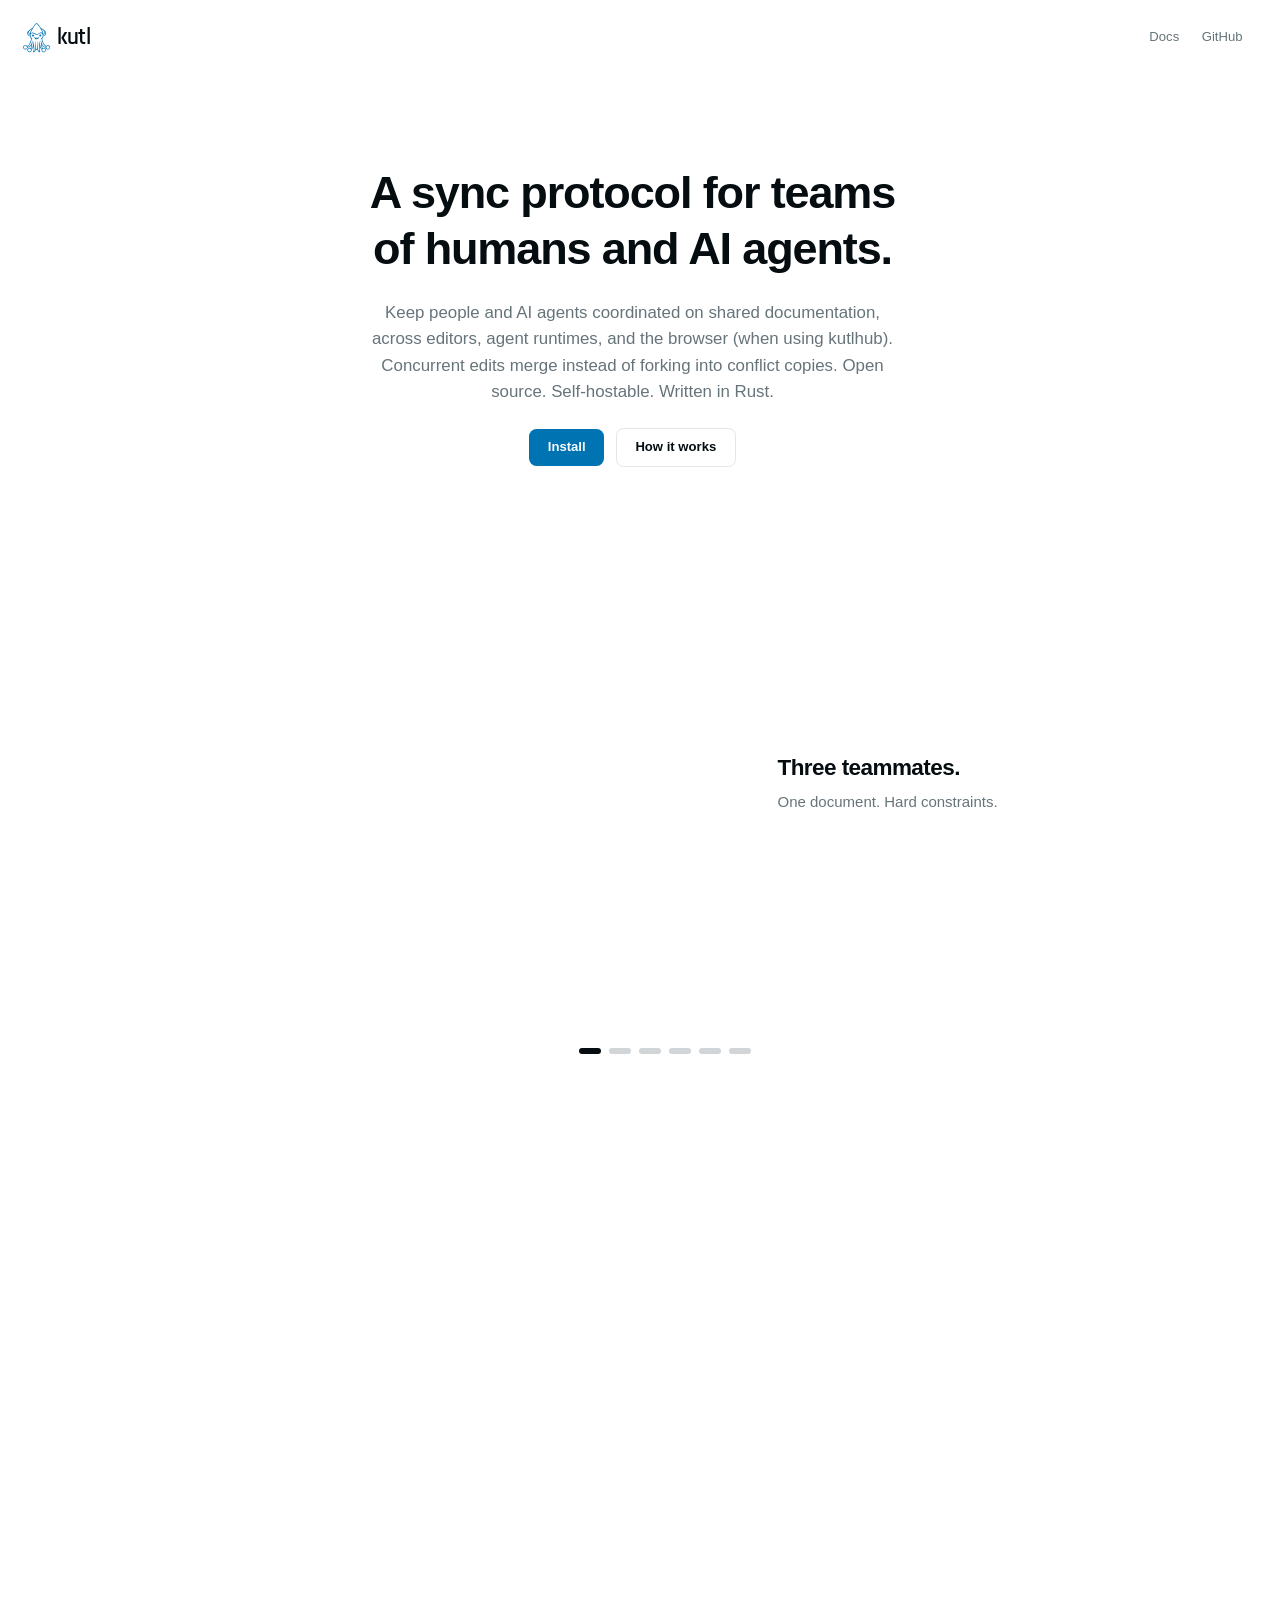
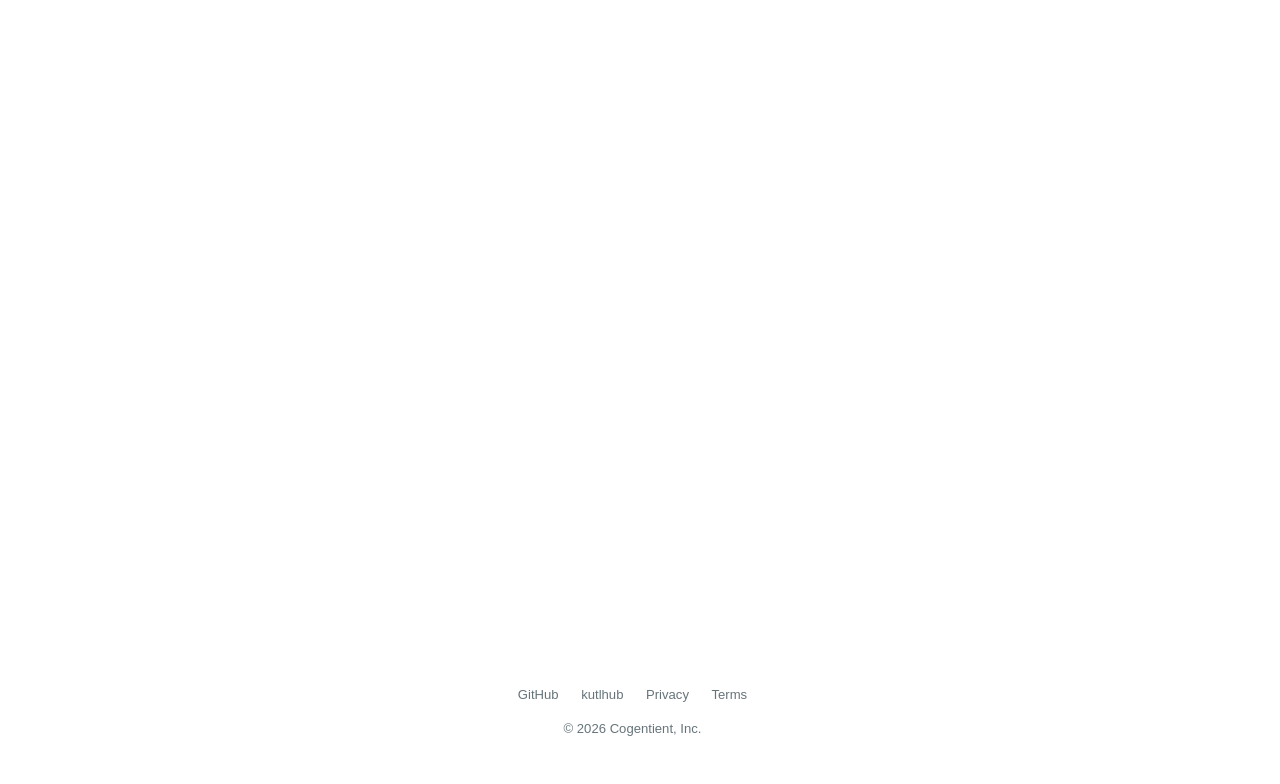
==== commit 5b61300f: "Deploying to main from @ cogentient/kutl@6064a5e509a951b791c4bf812aff016446a304c5 🚀" ====
--- a/index.html
+++ b/index.html
@@ -5,7 +5,7 @@
     <meta name="viewport" content="width=device-width, initial-scale=1.0" />
     <link rel="icon" type="image/svg+xml" href="/favicon.svg" />
     <title>kutl — sync protocol for humans and AI agents</title>
-    <meta name="description" content="The sync protocol that keeps teams of people and AI agents coordinated on shared documentation — every editor and agent working from the same plain files." />
+    <meta name="description" content="The sync protocol that keeps teams of people and AI agents coordinated on shared documentation, with every editor and agent working from the same plain files." />
     <script>
       (function () {
         // kutl.io follows the system; kutlhub's toggle is an app affordance.
@@ -35,24 +35,24 @@
         }
       })();
     </script>
-    <script type="module" crossorigin src="/assets/index-DO6z7V9b.js"></script>
-    <link rel="stylesheet" crossorigin href="/assets/index-DvbFYbS0.css">
+    <script type="module" crossorigin src="/assets/index-BK4oICwN.js"></script>
+    <link rel="stylesheet" crossorigin href="/assets/index-BV-C8rOU.css">
       <link rel="canonical" href="https://kutl.io/" />
     <meta property="og:type" content="website" />
     <meta property="og:url" content="https://kutl.io/" />
     <meta property="og:title" content="kutl — sync protocol for humans and AI agents" />
-    <meta property="og:description" content="The sync protocol that keeps teams of people and AI agents coordinated on shared documentation — every editor and agent working from the same plain files." />
+    <meta property="og:description" content="The sync protocol that keeps teams of people and AI agents coordinated on shared documentation, with every editor and agent working from the same plain files." />
     <meta property="og:image" content="https://kutl.io/og.png" />
     <meta name="twitter:card" content="summary_large_image" />
     <meta name="twitter:title" content="kutl — sync protocol for humans and AI agents" />
-    <meta name="twitter:description" content="The sync protocol that keeps teams of people and AI agents coordinated on shared documentation — every editor and agent working from the same plain files." />
+    <meta name="twitter:description" content="The sync protocol that keeps teams of people and AI agents coordinated on shared documentation, with every editor and agent working from the same plain files." />
     <meta name="twitter:image" content="https://kutl.io/og.png" />
     <script type="application/ld+json">{"@context":"https://schema.org","@type":"SoftwareApplication","name":"kutl","url":"https://kutl.io","applicationCategory":"DeveloperApplication","operatingSystem":"macOS, Linux, Windows","offers":{"@type":"Offer","price":"0","priceCurrency":"USD"},"sameAs":["https://github.com/kutl-io"]}</script>
     <script type="application/ld+json">{"@context":"https://schema.org","@type":"Organization","name":"kutl","url":"https://kutl.io","logo":"https://kutl.io/kutl-logo.png","sameAs":["https://kutlhub.com","https://github.com/kutl-io"]}</script>
     <script type="application/ld+json">{"@context":"https://schema.org","@type":"WebSite","name":"kutl","url":"https://kutl.io"}</script>
   </head>
   <body>
-    <div id="root"><div class="min-h-screen bg-background text-foreground"><header class="flex items-center justify-between p-6"><span class="inline-flex items-center gap-2"><svg xmlns="http://www.w3.org/2000/svg" viewBox="0 0 544 598" fill="currentColor" class="h-8 w-auto text-primary"><g transform="translate(0,598) scale(0.1,-0.1)" stroke="none"><path d="M2630 5911 c-103 -34 -169 -89 -281 -231 -108 -138 -366 -533 -392 -600 -6 -16 -39 -42 -95 -75 -47 -27 -97 -60 -111 -71 -15 -12 -47 -35 -73 -50 -139 -86 -328 -226 -462 -343 -221 -194 -315 -318 -360 -473 -22 -76 -21 -229 1 -294 54 -161 206 -321 388 -409 50 -24 102 -47 116 -50 23 -6 29 -16 44 -73 27 -110 78 -206 145 -276 69 -72 69 -73 45 -231 -51 -320 -176 -671 -319 -895 -110 -173 -280 -339 -413 -402 l-51 -24 -60 46 c-90 70 -165 95 -282 94 -84 -1 -104 -4 -175 -34 -205 -86 -311 -310 -246 -519 39 -125 114 -210 239 -269 124 -59 272 -57 399 5 108 53 212 189 229 299 6 44 6 44 48 44 67 0 183 37 306 98 106 53 123 66 231 172 64 63 133 140 153 170 20 30 36 49 36 43 0 -36 -67 -311 -97 -397 -27 -80 -66 -166 -88 -194 -1 -1 -26 9 -55 22 -74 34 -140 41 -228 22 -138 -29 -245 -108 -300 -221 -45 -92 -55 -145 -49 -241 4 -68 11 -98 36 -148 42 -87 114 -157 208 -203 76 -37 79 -38 193 -38 112 0 118 1 182 34 95 48 171 119 208 195 39 80 57 186 42 259 l-11 52 68 70 c116 120 195 251 261 429 l37 99 7 -104 c3 -57 10 -131 15 -164 5 -33 10 -145 10 -250 1 -153 -3 -208 -19 -284 -22 -106 -60 -196 -107 -259 -52 -67 -43 -92 35 -92 97 1 242 69 336 159 79 75 161 216 197 339 11 37 14 41 28 28 30 -26 100 -56 131 -56 39 0 82 22 108 55 25 31 32 32 32 0 0 -44 58 -183 106 -256 63 -93 153 -175 249 -224 71 -36 84 -39 158 -40 98 0 105 10 59 83 -58 90 -93 171 -112 259 -27 120 -36 315 -21 439 7 55 19 157 28 229 l16 130 18 -65 c19 -68 93 -218 156 -317 20 -32 68 -90 106 -130 l70 -72 1 -123 c1 -148 13 -181 105 -280 46 -50 80 -76 139 -105 76 -38 78 -38 197 -38 118 0 122 1 189 35 74 38 153 110 191 175 74 125 71 330 -4 438 -50 71 -123 135 -196 169 -63 30 -81 33 -176 36 -92 3 -113 1 -158 -19 -28 -12 -53 -20 -55 -18 -2 2 -19 36 -39 74 -46 91 -90 233 -115 370 -11 61 -24 118 -27 128 -13 32 1 18 59 -61 89 -122 216 -232 354 -308 115 -64 228 -104 296 -104 45 0 56 -11 70 -71 13 -56 85 -177 127 -215 101 -89 274 -131 406 -98 131 32 203 82 271 187 106 161 93 378 -30 513 -72 78 -123 110 -224 139 -82 24 -95 25 -167 16 -89 -12 -181 -52 -242 -104 l-39 -34 -57 33 c-143 80 -239 169 -361 331 -81 109 -217 370 -257 493 -55 173 -131 518 -131 595 0 23 13 44 56 89 66 71 128 189 151 287 13 61 18 70 42 76 51 13 127 49 211 100 208 127 320 311 320 523 -1 56 -31 173 -60 231 -79 155 -268 346 -540 544 -42 31 -298 206 -350 240 -146 95 -152 100 -176 146 -21 42 -64 109 -227 354 -102 154 -165 234 -246 316 -111 111 -166 140 -276 145 -44 2 -91 0 -105 -5z m187 -156 c81 -40 171 -144 333 -383 84 -126 212 -325 235 -367 15 -27 46 -79 70 -115 62 -94 203 -335 238 -405 16 -33 46 -89 67 -125 63 -107 148 -341 150 -412 0 -5 -20 7 -45 26 -135 103 -337 123 -524 52 -79 -31 -228 -112 -321 -176 -46 -32 -159 -70 -232 -80 -149 -19 -274 20 -478 150 -147 94 -279 140 -423 148 -88 4 -104 2 -175 -23 -85 -31 -114 -47 -153 -82 l-26 -24 5 53 c2 29 16 84 29 122 26 71 195 409 218 436 7 8 38 60 68 115 30 55 81 142 113 193 32 50 79 125 103 165 103 166 304 471 374 566 87 117 137 160 220 187 51 16 86 11 154 -21z m-1052 -990 c-20 -26 -42 -63 -50 -82 -8 -20 -30 -61 -49 -92 -82 -134 -198 -368 -232 -466 -23 -68 -28 -96 -28 -190 -1 -91 2 -116 17 -139 10 -15 16 -30 13 -34 -21 -20 -160 117 -216 213 -34 58 -35 63 -35 165 0 102 1 107 38 177 50 97 153 208 268 289 52 36 103 74 114 84 11 10 38 28 60 40 22 12 60 36 85 54 25 18 46 32 48 31 2 -2 -13 -24 -33 -50z m2000 -30 c60 -34 253 -176 314 -231 56 -50 114 -136 153 -227 58 -131 40 -252 -54 -383 -31 -44 -139 -134 -160 -134 -6 0 -7 8 -3 18 27 64 37 139 26 209 -13 88 -95 297 -163 418 -28 50 -80 144 -115 209 -35 65 -74 133 -87 150 -41 55 -41 62 -1 30 22 -17 62 -43 90 -59z m639 -570 c82 -128 96 -270 39 -395 -45 -99 -153 -205 -268 -264 -49 -25 -95 -46 -102 -46 -16 0 -22 24 -24 104 l-2 69 49 33 c88 57 198 173 232 244 47 96 62 226 35 296 -12 31 8 11 41 -41z m-3332 -30 c-5 -88 22 -190 71 -274 34 -57 168 -182 223 -209 38 -17 38 -20 27 -134 -3 -38 -11 -68 -16 -68 -6 0 -54 24 -106 54 -136 77 -221 167 -273 287 -53 124 -39 242 43 370 17 27 32 49 33 49 1 0 0 -34 -2 -75z m998 -229 c36 -15 92 -45 125 -66 112 -72 242 -139 321 -167 69 -24 94 -27 199 -27 77 0 143 6 185 16 69 18 199 84 340 173 126 80 190 100 330 100 106 0 119 -2 166 -27 51 -27 107 -86 137 -144 73 -141 75 -427 4 -585 -54 -121 -125 -189 -261 -248 -55 -24 -76 -39 -74 -50 3 -13 19 -17 81 -19 42 -2 77 -4 77 -6 0 -2 9 -69 19 -150 49 -361 215 -784 404 -1031 121 -157 219 -248 338 -317 l106 -61 -13 -26 c-8 -14 -14 -36 -14 -48 0 -17 -6 -23 -22 -23 -98 1 -320 102 -433 198 -141 118 -286 349 -370 587 -19 55 -53 171 -75 258 -52 208 -82 275 -105 236 -7 -10 13 -220 61 -644 13 -121 27 -245 30 -275 8 -71 69 -360 90 -425 18 -54 99 -211 115 -220 5 -4 -5 -24 -23 -46 l-32 -39 -29 27 c-93 88 -212 290 -256 434 -65 211 -91 337 -141 685 -33 228 -51 312 -79 359 -29 50 -36 27 -31 -90 9 -207 4 -710 -9 -845 -7 -74 -24 -225 -37 -334 -34 -284 -29 -438 20 -650 9 -38 15 -71 13 -73 -8 -8 -117 109 -150 160 -95 149 -125 373 -92 690 31 301 45 590 35 725 -21 259 -43 369 -72 360 -10 -4 -15 -64 -19 -244 -4 -131 -12 -288 -18 -349 -17 -152 -60 -487 -71 -560 -6 -33 -10 -112 -10 -174 l0 -115 -51 -48 c-28 -26 -55 -48 -59 -48 -4 0 -27 21 -52 48 l-44 47 -13 170 c-6 94 -16 189 -21 212 -34 148 -80 664 -81 906 0 88 -5 149 -11 153 -19 12 -39 -23 -48 -82 -37 -239 -37 -587 0 -949 37 -369 22 -526 -67 -714 -18 -36 -53 -81 -102 -128 -41 -40 -75 -72 -77 -70 -1 1 12 54 28 117 35 137 48 360 29 500 -26 201 -43 357 -56 540 -16 212 -19 657 -5 785 9 87 1 111 -24 73 -25 -38 -52 -164 -96 -453 -56 -363 -124 -631 -197 -780 -39 -78 -127 -206 -172 -250 l-41 -39 -17 24 c-9 13 -25 32 -35 42 -9 9 -13 20 -8 23 5 3 29 42 53 88 71 129 147 423 167 642 6 66 15 163 21 215 5 52 14 145 19 205 5 61 16 177 25 258 9 81 13 152 10 157 -21 34 -57 -53 -110 -270 -123 -492 -330 -797 -637 -939 -70 -32 -235 -79 -243 -69 -9 13 -24 103 -18 105 43 15 174 106 243 169 93 85 230 247 256 303 10 20 28 54 42 76 43 67 108 206 140 296 17 46 39 107 50 134 28 71 80 308 100 455 l17 124 48 -3 c60 -3 107 7 107 23 0 7 -37 30 -82 51 -187 87 -273 214 -298 438 -25 220 22 405 128 497 67 59 107 70 242 66 97 -3 125 -8 180 -30z m-1463 -2506 c65 -29 145 -115 166 -179 37 -116 15 -230 -60 -303 -78 -76 -121 -93 -233 -93 -83 0 -101 4 -145 27 -79 41 -130 103 -155 189 -25 83 -22 127 14 205 45 97 114 152 217 174 59 12 143 4 196 -20z m4467 4 c64 -22 147 -100 177 -166 31 -71 32 -182 2 -248 -27 -58 -84 -115 -147 -147 -42 -22 -66 -26 -131 -27 -68 -1 -88 3 -137 27 -82 40 -143 112 -169 199 -21 68 -21 71 -4 134 42 155 148 242 296 243 36 1 87 -6 113 -15z m-3639 -539 c86 -41 143 -107 169 -194 21 -71 20 -99 -5 -174 -66 -198 -330 -269 -488 -130 -120 105 -145 262 -61 392 81 126 247 172 385 106z m2843 1 c48 -25 121 -103 146 -156 28 -61 29 -189 2 -240 -34 -63 -95 -127 -144 -151 -38 -19 -64 -23 -137 -23 -79 -1 -96 2 -141 26 -28 15 -72 50 -97 78 -106 118 -103 276 9 400 65 72 116 90 239 87 62 -2 100 -9 123 -21z"></path><path d="M1905 3656 c-43 -18 -93 -79 -101 -121 -3 -20 -4 -63 -2 -97 4 -57 7 -64 49 -103 61 -57 125 -73 203 -51 163 48 195 248 57 354 -38 29 -49 32 -109 32 -37 -1 -81 -7 -97 -14z"></path><path d="M3352 3653 c-41 -20 -91 -82 -104 -130 -5 -20 -7 -60 -3 -90 5 -44 13 -60 43 -89 70 -68 130 -85 217 -59 72 21 120 69 134 137 22 99 -29 206 -112 237 -42 16 -137 13 -175 -6z"></path><path d="M2256 3117 c-48 -35 1 -146 110 -252 97 -94 188 -136 313 -143 159 -9 279 37 397 153 80 80 128 162 122 212 -4 37 -38 41 -109 12 -165 -65 -205 -73 -369 -73 -151 1 -158 2 -270 38 -63 20 -125 44 -137 52 -27 17 -34 17 -57 1z m504 -214 c80 3 156 8 170 12 24 7 24 7 5 -8 -11 -8 -45 -27 -75 -43 -49 -26 -65 -29 -150 -29 -92 0 -98 2 -153 35 -31 19 -57 37 -57 41 0 3 26 2 58 -3 31 -5 122 -7 202 -5z"></path></g></svg><span class="font-logo font-semibold tracking-tight text-2xl">kutl</span></span><nav class="flex items-center gap-6 text-sm"><a class="text-muted-foreground transition-colors hover:text-foreground" href="/docs" data-discover="true">Docs</a><a href="https://github.com/kutl-io" class="text-muted-foreground transition-colors hover:text-foreground">GitHub</a></nav></header><main><section class="flex flex-col items-center gap-6 px-6 pt-24 pb-12 text-center"><h1 class="text-3xl font-bold tracking-tight sm:text-5xl leading-tight">A sync protocol for teams<br/>of humans and AI agents.</h1><p class="max-w-xl text-lg text-muted-foreground">Keep people and AI agents coordinated on shared, living documentation — across editors, agent runtimes, and the browser (when using kutlhub). Concurrent edits merge instead of forking into conflict copies. Open source. Self-hostable. Written in Rust.</p><div class="flex items-center gap-3"><a href="#install" class="inline-flex items-center gap-2 rounded-lg bg-primary px-5 py-2.5 text-sm font-semibold text-primary-foreground transition-colors hover:bg-primary/90">Install</a><a href="#how-it-works" class="inline-flex items-center gap-2 rounded-lg border border-border bg-transparent px-5 py-2.5 text-sm font-semibold transition-colors hover:bg-accent hover:text-accent-foreground">How it works</a></div></section><figure class="mx-auto w-full max-w-5xl px-6 py-12"><div class="grid grid-cols-1 gap-6 md:grid-cols-[3fr_2fr]"><div class="flex flex-col gap-3"><div style="width:100%;min-width:0;height:480px;overflow:hidden"><div style="width:580px;height:480px;transform:scale(1);transform-origin:top left"><div class="block h-full w-full"></div></div></div><div class="flex items-center justify-end gap-3 px-1"><div class="flex gap-2" aria-label="Beat progress"><span aria-label="Beat 1: Three teammates." class="h-1.5 w-6 rounded-full transition-colors bg-foreground"></span><span aria-label="Beat 2: Protocol." class="h-1.5 w-6 rounded-full transition-colors bg-muted-foreground/30"></span><span aria-label="Beat 3: Sync." class="h-1.5 w-6 rounded-full transition-colors bg-muted-foreground/30"></span><span aria-label="Beat 4: Signals." class="h-1.5 w-6 rounded-full transition-colors bg-muted-foreground/30"></span><span aria-label="Beat 5: Agents." class="h-1.5 w-6 rounded-full transition-colors bg-muted-foreground/30"></span><span aria-label="Beat 6: Convergence." class="h-1.5 w-6 rounded-full transition-colors bg-muted-foreground/30"></span></div></div></div><div class="self-center"><figcaption class="relative min-h-[7rem] text-left" aria-live="polite"><span data-narrator-active="true" class="absolute inset-x-0 top-0 transition-opacity duration-300 opacity-100"><span class="block text-2xl font-bold tracking-tight text-foreground">Three teammates.</span><span class="mt-2 block text-base leading-relaxed text-muted-foreground">One document. Hard constraints.</span></span><span class="absolute inset-x-0 top-0 transition-opacity duration-300 pointer-events-none opacity-0"><span class="block text-2xl font-bold tracking-tight text-foreground">Protocol.</span><span class="mt-2 block text-base leading-relaxed text-muted-foreground">An open, self-hostable sync protocol for teams of humans and agents.</span></span><span class="absolute inset-x-0 top-0 transition-opacity duration-300 pointer-events-none opacity-0"><span class="block text-2xl font-bold tracking-tight text-foreground">Sync.</span><span class="mt-2 block text-base leading-relaxed text-muted-foreground">Conflict-free CRDT engine. Edits land in real time, with no merge conflicts to resolve.</span></span><span class="absolute inset-x-0 top-0 transition-opacity duration-300 pointer-events-none opacity-0"><span class="block text-2xl font-bold tracking-tight text-foreground">Signals.</span><span class="mt-2 block text-base leading-relaxed text-muted-foreground">Coordination primitives — flags, replies, decisions — travel alongside edits on the same protocol.</span></span><span class="absolute inset-x-0 top-0 transition-opacity duration-300 pointer-events-none opacity-0"><span class="block text-2xl font-bold tracking-tight text-foreground">Agents.</span><span class="mt-2 block text-base leading-relaxed text-muted-foreground">Designed for agents to participate as teammates — through MCP, or by editing files in a kutl-synced folder.</span></span><span class="absolute inset-x-0 top-0 transition-opacity duration-300 pointer-events-none opacity-0"><span class="block text-2xl font-bold tracking-tight text-foreground">Convergence.</span><span class="mt-2 block text-base leading-relaxed text-muted-foreground">Decisions made in context. The discussion stays preserved alongside the resolution.</span></span></figcaption></div></div></figure><section class="mx-auto max-w-3xl px-6 py-20 " style="opacity:0;transform:translateY(32px)"><h2 class="mb-6 text-2xl font-bold tracking-tight">Three primitives, one protocol.</h2><div class="space-y-4 text-muted-foreground"><p>kutl syncs three things through one protocol: Spaces, Documents, and Signals.</p><p>Every participant runs the daemon on their own machine. A shared relay coordinates. Any tool that reads and writes files becomes a participant: editors, scripts, and AI agents.</p><p>Humans and agents interact through the same protocol. Agents call MCP tools; humans use the CLI or in-document syntax (decision headings, @mentions). The primitives are identical underneath.</p></div></section><div id="how-it-works"><section class="mx-auto max-w-3xl px-6 py-20 " style="opacity:0;transform:translateY(32px)"><h2 class="mb-8 text-2xl font-bold tracking-tight">One protocol for structure, knowledge, and coordination.</h2><div class="space-y-4"><div class="flex gap-4 rounded-lg border bg-card p-6"><div class="flex h-10 w-10 shrink-0 items-center justify-center rounded-full border-2 border-primary"><svg xmlns="http://www.w3.org/2000/svg" width="24" height="24" viewBox="0 0 24 24" fill="none" stroke="currentColor" stroke-width="2" stroke-linecap="round" stroke-linejoin="round" class="lucide lucide-boxes h-5 w-5 text-primary" aria-hidden="true"><path d="M2.97 12.92A2 2 0 0 0 2 14.63v3.24a2 2 0 0 0 .97 1.71l3 1.8a2 2 0 0 0 2.06 0L12 19v-5.5l-5-3-4.03 2.42Z"></path><path d="m7 16.5-4.74-2.85"></path><path d="m7 16.5 5-3"></path><path d="M7 16.5v5.17"></path><path d="M12 13.5V19l3.97 2.38a2 2 0 0 0 2.06 0l3-1.8a2 2 0 0 0 .97-1.71v-3.24a2 2 0 0 0-.97-1.71L17 10.5l-5 3Z"></path><path d="m17 16.5-5-3"></path><path d="m17 16.5 4.74-2.85"></path><path d="M17 16.5v5.17"></path><path d="M7.97 4.42A2 2 0 0 0 7 6.13v4.37l5 3 5-3V6.13a2 2 0 0 0-.97-1.71l-3-1.8a2 2 0 0 0-2.06 0l-3 1.8Z"></path><path d="M12 8 7.26 5.15"></path><path d="m12 8 4.74-2.85"></path><path d="M12 13.5V8"></path></svg></div><div><h3 class="mb-1 font-semibold">Spaces</h3><p class="text-sm text-muted-foreground">A named sync context. Spaces hold which documents exist and who participates, and every participant who joins the same space sees the same set of documents.</p></div></div><div class="flex gap-4 rounded-lg border bg-card p-6"><div class="flex h-10 w-10 shrink-0 items-center justify-center rounded-full border-2 border-primary"><svg xmlns="http://www.w3.org/2000/svg" width="24" height="24" viewBox="0 0 24 24" fill="none" stroke="currentColor" stroke-width="2" stroke-linecap="round" stroke-linejoin="round" class="lucide lucide-file-text h-5 w-5 text-primary" aria-hidden="true"><path d="M6 22a2 2 0 0 1-2-2V4a2 2 0 0 1 2-2h8a2.4 2.4 0 0 1 1.704.706l3.588 3.588A2.4 2.4 0 0 1 20 8v12a2 2 0 0 1-2 2z"></path><path d="M14 2v5a1 1 0 0 0 1 1h5"></path><path d="M10 9H8"></path><path d="M16 13H8"></path><path d="M16 17H8"></path></svg></div><div><h3 class="mb-1 font-semibold">Documents</h3><p class="text-sm text-muted-foreground">CRDT-synced text and binary files, stored as ordinary files on your disk. Text documents keep their full edit history; binaries sync whole-file with last-write-wins.</p></div></div><div class="flex gap-4 rounded-lg border bg-card p-6"><div class="flex h-10 w-10 shrink-0 items-center justify-center rounded-full border-2 border-primary"><svg xmlns="http://www.w3.org/2000/svg" width="24" height="24" viewBox="0 0 24 24" fill="none" stroke="currentColor" stroke-width="2" stroke-linecap="round" stroke-linejoin="round" class="lucide lucide-message-circle h-5 w-5 text-primary" aria-hidden="true"><path d="M2.992 16.342a2 2 0 0 1 .094 1.167l-1.065 3.29a1 1 0 0 0 1.236 1.168l3.413-.998a2 2 0 0 1 1.099.092 10 10 0 1 0-4.777-4.719"></path></svg></div><div><h3 class="mb-1 font-semibold">Signals</h3><p class="text-sm text-muted-foreground">Protocol-level coordination. Flags, replies, and decisions travel through the same relay as document edits. An agent requesting review and a human recording the outcome write the same primitives.</p></div></div></div></section></div><section class="mx-auto max-w-3xl px-6 py-20 " style="opacity:0;transform:translateY(32px)"><h2 class="mb-8 text-2xl font-bold tracking-tight">The moving parts.</h2><div class="space-y-4"><div class="flex gap-4 rounded-lg border bg-card p-6"><div class="flex h-10 w-10 shrink-0 items-center justify-center rounded-full border-2 border-primary"><svg xmlns="http://www.w3.org/2000/svg" width="24" height="24" viewBox="0 0 24 24" fill="none" stroke="currentColor" stroke-width="2" stroke-linecap="round" stroke-linejoin="round" class="lucide lucide-eye h-5 w-5 text-primary" aria-hidden="true"><path d="M2.062 12.348a1 1 0 0 1 0-.696 10.75 10.75 0 0 1 19.876 0 1 1 0 0 1 0 .696 10.75 10.75 0 0 1-19.876 0"></path><circle cx="12" cy="12" r="3"></circle></svg></div><div><h3 class="mb-1 font-semibold">The daemon</h3><p class="text-sm text-muted-foreground">Watches your local files and translates every edit into CRDT operations. Any tool that reads and writes files (your editor, an AI agent, a script) becomes a sync participant automatically.</p></div></div><div class="flex gap-4 rounded-lg border bg-card p-6"><div class="flex h-10 w-10 shrink-0 items-center justify-center rounded-full border-2 border-primary"><svg xmlns="http://www.w3.org/2000/svg" width="24" height="24" viewBox="0 0 24 24" fill="none" stroke="currentColor" stroke-width="2" stroke-linecap="round" stroke-linejoin="round" class="lucide lucide-server h-5 w-5 text-primary" aria-hidden="true"><rect width="20" height="8" x="2" y="2" rx="2" ry="2"></rect><rect width="20" height="8" x="2" y="14" rx="2" ry="2"></rect><line x1="6" x2="6.01" y1="6" y2="6"></line><line x1="6" x2="6.01" y1="18" y2="18"></line></svg></div><div><h3 class="mb-1 font-semibold">The relay</h3><p class="text-sm text-muted-foreground">A lightweight WebSocket server that routes operations between participants. Self-host it on your own infrastructure. It also reconciles, tracks subscriptions, and manages catch-up for clients that fell behind.</p></div></div><div class="flex gap-4 rounded-lg border bg-card p-6"><div class="flex h-10 w-10 shrink-0 items-center justify-center rounded-full border-2 border-primary"><svg xmlns="http://www.w3.org/2000/svg" width="24" height="24" viewBox="0 0 24 24" fill="none" stroke="currentColor" stroke-width="2" stroke-linecap="round" stroke-linejoin="round" class="lucide lucide-git-merge h-5 w-5 text-primary" aria-hidden="true"><circle cx="18" cy="18" r="3"></circle><circle cx="6" cy="6" r="3"></circle><path d="M6 21V9a9 9 0 0 0 9 9"></path></svg></div><div><h3 class="mb-1 font-semibold">The engine</h3><p class="text-sm text-muted-foreground">Merging is deterministic. Edits combine without conflicts and without data loss whatever order they arrive in and whatever the network does, so nobody resolves anything by hand.</p></div></div></div></section><section class="mx-auto max-w-3xl px-6 py-20 " style="opacity:0;transform:translateY(32px)"><h2 class="mb-4 text-2xl font-bold tracking-tight">CRDTs all the way down.</h2><p class="mb-8 text-muted-foreground">Most sync systems treat the server as a dumb pipe. kutl&#x27;s relay is an active participant in the CRDT protocol, which means it can solve problems that forwarding alone cannot:</p><div class="grid gap-3 sm:grid-cols-2"><div class="rounded-lg border bg-card p-6"><div class="mb-3 flex h-10 w-10 items-center justify-center rounded-full border-2 border-primary"><svg xmlns="http://www.w3.org/2000/svg" width="24" height="24" viewBox="0 0 24 24" fill="none" stroke="currentColor" stroke-width="2" stroke-linecap="round" stroke-linejoin="round" class="lucide lucide-zap h-5 w-5 text-primary" aria-hidden="true"><path d="M4 14a1 1 0 0 1-.78-1.63l9.9-10.2a.5.5 0 0 1 .86.46l-1.92 6.02A1 1 0 0 0 13 10h7a1 1 0 0 1 .78 1.63l-9.9 10.2a.5.5 0 0 1-.86-.46l1.92-6.02A1 1 0 0 0 11 14z"></path></svg></div><h3 class="mb-1 font-semibold">Targeted catch-up</h3><p class="text-sm text-muted-foreground">Late joiners and returning clients receive exactly the operations they missed.</p></div><div class="rounded-lg border bg-card p-6"><div class="mb-3 flex h-10 w-10 items-center justify-center rounded-full border-2 border-primary"><svg xmlns="http://www.w3.org/2000/svg" width="24" height="24" viewBox="0 0 24 24" fill="none" stroke="currentColor" stroke-width="2" stroke-linecap="round" stroke-linejoin="round" class="lucide lucide-refresh-cw h-5 w-5 text-primary" aria-hidden="true"><path d="M3 12a9 9 0 0 1 9-9 9.75 9.75 0 0 1 6.74 2.74L21 8"></path><path d="M21 3v5h-5"></path><path d="M21 12a9 9 0 0 1-9 9 9.75 9.75 0 0 1-6.74-2.74L3 16"></path><path d="M8 16H3v5"></path></svg></div><h3 class="mb-1 font-semibold">Stale client eviction</h3><p class="text-sm text-muted-foreground">Slow or unresponsive subscribers are evicted gracefully so one bad connection cannot block everyone.</p></div><div class="rounded-lg border bg-card p-6"><div class="mb-3 flex h-10 w-10 items-center justify-center rounded-full border-2 border-primary"><svg xmlns="http://www.w3.org/2000/svg" width="24" height="24" viewBox="0 0 24 24" fill="none" stroke="currentColor" stroke-width="2" stroke-linecap="round" stroke-linejoin="round" class="lucide lucide-fingerprint-pattern h-5 w-5 text-primary" aria-hidden="true"><path d="M12 10a2 2 0 0 0-2 2c0 1.02-.1 2.51-.26 4"></path><path d="M14 13.12c0 2.38 0 6.38-1 8.88"></path><path d="M17.29 21.02c.12-.6.43-2.3.5-3.02"></path><path d="M2 12a10 10 0 0 1 18-6"></path><path d="M2 16h.01"></path><path d="M21.8 16c.2-2 .131-5.354 0-6"></path><path d="M5 19.5C5.5 18 6 15 6 12a6 6 0 0 1 .34-2"></path><path d="M8.65 22c.21-.66.45-1.32.57-2"></path><path d="M9 6.8a6 6 0 0 1 9 5.2v2"></path></svg></div><h3 class="mb-1 font-semibold">Document lifecycle</h3><p class="text-sm text-muted-foreground">Registration, renames, and deletes tracked with a persistent registry. UUID-based identity survives file moves across machines.</p></div><div class="rounded-lg border bg-card p-6"><div class="mb-3 flex h-10 w-10 items-center justify-center rounded-full border-2 border-primary"><svg xmlns="http://www.w3.org/2000/svg" width="24" height="24" viewBox="0 0 24 24" fill="none" stroke="currentColor" stroke-width="2" stroke-linecap="round" stroke-linejoin="round" class="lucide lucide-git-merge h-5 w-5 text-primary" aria-hidden="true"><circle cx="18" cy="18" r="3"></circle><circle cx="6" cy="6" r="3"></circle><path d="M6 21V9a9 9 0 0 0 9 9"></path></svg></div><h3 class="mb-1 font-semibold">Convergent by design</h3><p class="text-sm text-muted-foreground">The CRDT approach extends beyond document content to the entire space. Subscriptions, lifecycle state, and coordination are all modeled as convergent structures. Given the same operations in any order, every participant arrives at the same state, by construction.</p></div></div><p class="mt-8 text-muted-foreground">Central storage is simpler, but it becomes a hard dependency. Every participant carries the full document state, so no single server keeps your data locked in. The relay coordinates and routes; shut it down and nothing is lost.</p></section><section class="mx-auto max-w-3xl px-6 py-20 " style="opacity:0;transform:translateY(32px)"><div class="flex items-start gap-4"><div class="flex h-10 w-10 shrink-0 items-center justify-center rounded-full border-2 border-primary"><svg xmlns="http://www.w3.org/2000/svg" width="24" height="24" viewBox="0 0 24 24" fill="none" stroke="currentColor" stroke-width="2" stroke-linecap="round" stroke-linejoin="round" class="lucide lucide-git-branch h-5 w-5 text-primary" aria-hidden="true"><path d="M15 6a9 9 0 0 0-9 9V3"></path><circle cx="18" cy="6" r="3"></circle><circle cx="6" cy="18" r="3"></circle></svg></div><div><h2 class="mb-4 text-2xl font-bold tracking-tight">Works alongside git.</h2><p class="text-muted-foreground">kutl coexists with git on coding projects. Put kutl content in a<!-- --> <code>kutl/</code> subfolder: the daemon watches inside, git tracks outside, and <code>kutl surface</code> bridges content into the git tree when you want it there.</p></div></div></section><section class="mx-auto max-w-3xl px-6 py-20 " style="opacity:0;transform:translateY(32px)"><h2 class="mb-4 text-2xl font-bold tracking-tight">Fast enough that sync is invisible.</h2><p class="mb-8 text-muted-foreground">kutl&#x27;s CRDT engine is built on diamond-types. Character-by-character sync means edits appear as they happen, not when you save.</p><div class="space-y-4"><div><div class="mb-1 flex items-baseline justify-between text-sm"><span class="text-foreground">Yrs</span><span class="font-mono text-xs text-muted-foreground">3.19 s<span class="ml-2 text-muted-foreground/70"><span>0<!-- -->×</span> <!-- -->slower</span></span></div><div class="h-3 w-full rounded-full bg-secondary"><div class="h-3 rounded-full bg-muted-foreground/30" style="width:100%"></div></div></div><div><div class="mb-1 flex items-baseline justify-between text-sm"><span class="text-foreground">Automerge</span><span class="font-mono text-xs text-muted-foreground">539 ms<span class="ml-2 text-muted-foreground/70"><span>0<!-- -->×</span> <!-- -->slower</span></span></div><div class="h-3 w-full rounded-full bg-secondary"><div class="h-3 rounded-full bg-muted-foreground/30" style="width:16.91245685597741%"></div></div></div><div><div class="mb-1 flex items-baseline justify-between text-sm"><span class="text-foreground">Loro</span><span class="font-mono text-xs text-muted-foreground">39.3 ms<span class="ml-2 text-muted-foreground/70"><span>0<!-- -->×</span> <!-- -->slower</span></span></div><div class="h-3 w-full rounded-full bg-secondary"><div class="h-3 rounded-full bg-muted-foreground/30" style="width:1.2331346093504862%"></div></div></div><div><div class="mb-1 flex items-baseline justify-between text-sm"><span class="font-semibold text-primary">diamond-types</span><span class="font-mono text-xs text-muted-foreground">4.2 ms</span></div><div class="h-3 w-full rounded-full bg-secondary"><div class="h-3 rounded-full bg-primary" style="width:0.5%"></div></div></div></div><p class="mt-6 text-xs text-muted-foreground">50,000 mixed edits (70% insert, 30% delete).<!-- --> <a href="https://github.com/josephg/diamond-types" class="underline hover:text-foreground">diamond-types</a> <!-- -->implements the eg-walker algorithm (EuroSys 2025, Best Artifact Award). Benchmarked with kutl-bench.</p></section><section class="mx-auto max-w-3xl px-6 py-20 " style="opacity:0;transform:translateY(32px)"><h2 class="mb-6 text-2xl font-bold tracking-tight" id="install">Install</h2><div class="rounded-lg border bg-card"><div class="flex border-b" role="tablist"><button type="button" role="tab" aria-selected="true" tabindex="0" class="px-4 py-2 text-sm transition-colors border-b-2 border-primary font-semibold text-foreground">macOS</button><button type="button" role="tab" aria-selected="false" tabindex="-1" class="px-4 py-2 text-sm transition-colors text-muted-foreground hover:text-foreground">Source</button></div><div class="p-4"><div class="group relative"><pre class="overflow-x-auto rounded-lg bg-secondary p-4 text-sm leading-relaxed"><code>brew install kutl-io/tap/kutl</code></pre><button type="button" class="absolute top-2 right-2 rounded-md border border-border bg-background p-1.5 text-muted-foreground opacity-0 transition-opacity hover:text-foreground group-hover:opacity-100" aria-label="Copy to clipboard"><svg xmlns="http://www.w3.org/2000/svg" width="24" height="24" viewBox="0 0 24 24" fill="none" stroke="currentColor" stroke-width="2" stroke-linecap="round" stroke-linejoin="round" class="lucide lucide-copy h-3.5 w-3.5" aria-hidden="true"><rect width="14" height="14" x="8" y="8" rx="2" ry="2"></rect><path d="M4 16c-1.1 0-2-.9-2-2V4c0-1.1.9-2 2-2h10c1.1 0 2 .9 2 2"></path></svg></button></div></div></div><div class="mt-6"><p class="mb-2 text-sm font-semibold">Quick start</p><div class="rounded-lg border bg-card"><div class="flex border-b" role="tablist"><button type="button" role="tab" aria-selected="true" tabindex="0" class="px-4 py-2 text-sm transition-colors border-b-2 border-primary font-semibold text-foreground">Join my team</button><button type="button" role="tab" aria-selected="false" tabindex="-1" class="px-4 py-2 text-sm transition-colors text-muted-foreground hover:text-foreground">Use kutlhub</button><button type="button" role="tab" aria-selected="false" tabindex="-1" class="px-4 py-2 text-sm transition-colors text-muted-foreground hover:text-foreground">Run my own relay</button></div><div class="p-4 text-sm"><p class="mb-3 text-muted-foreground">Your teammate already set up the space; ask them for the relay URL and space name (or an invite URL).</p><div class="group relative"><pre class="overflow-x-auto rounded-lg bg-secondary p-4 text-sm leading-relaxed"><code># Replace with what your teammate sent you (a name, owner/slug, or invite URL).
+    <div id="root"><div class="min-h-screen bg-background text-foreground"><header class="flex items-center justify-between p-6"><span class="inline-flex items-center gap-2"><svg xmlns="http://www.w3.org/2000/svg" viewBox="0 0 544 598" fill="currentColor" class="h-8 w-auto text-primary"><g transform="translate(0,598) scale(0.1,-0.1)" stroke="none"><path d="M2630 5911 c-103 -34 -169 -89 -281 -231 -108 -138 -366 -533 -392 -600 -6 -16 -39 -42 -95 -75 -47 -27 -97 -60 -111 -71 -15 -12 -47 -35 -73 -50 -139 -86 -328 -226 -462 -343 -221 -194 -315 -318 -360 -473 -22 -76 -21 -229 1 -294 54 -161 206 -321 388 -409 50 -24 102 -47 116 -50 23 -6 29 -16 44 -73 27 -110 78 -206 145 -276 69 -72 69 -73 45 -231 -51 -320 -176 -671 -319 -895 -110 -173 -280 -339 -413 -402 l-51 -24 -60 46 c-90 70 -165 95 -282 94 -84 -1 -104 -4 -175 -34 -205 -86 -311 -310 -246 -519 39 -125 114 -210 239 -269 124 -59 272 -57 399 5 108 53 212 189 229 299 6 44 6 44 48 44 67 0 183 37 306 98 106 53 123 66 231 172 64 63 133 140 153 170 20 30 36 49 36 43 0 -36 -67 -311 -97 -397 -27 -80 -66 -166 -88 -194 -1 -1 -26 9 -55 22 -74 34 -140 41 -228 22 -138 -29 -245 -108 -300 -221 -45 -92 -55 -145 -49 -241 4 -68 11 -98 36 -148 42 -87 114 -157 208 -203 76 -37 79 -38 193 -38 112 0 118 1 182 34 95 48 171 119 208 195 39 80 57 186 42 259 l-11 52 68 70 c116 120 195 251 261 429 l37 99 7 -104 c3 -57 10 -131 15 -164 5 -33 10 -145 10 -250 1 -153 -3 -208 -19 -284 -22 -106 -60 -196 -107 -259 -52 -67 -43 -92 35 -92 97 1 242 69 336 159 79 75 161 216 197 339 11 37 14 41 28 28 30 -26 100 -56 131 -56 39 0 82 22 108 55 25 31 32 32 32 0 0 -44 58 -183 106 -256 63 -93 153 -175 249 -224 71 -36 84 -39 158 -40 98 0 105 10 59 83 -58 90 -93 171 -112 259 -27 120 -36 315 -21 439 7 55 19 157 28 229 l16 130 18 -65 c19 -68 93 -218 156 -317 20 -32 68 -90 106 -130 l70 -72 1 -123 c1 -148 13 -181 105 -280 46 -50 80 -76 139 -105 76 -38 78 -38 197 -38 118 0 122 1 189 35 74 38 153 110 191 175 74 125 71 330 -4 438 -50 71 -123 135 -196 169 -63 30 -81 33 -176 36 -92 3 -113 1 -158 -19 -28 -12 -53 -20 -55 -18 -2 2 -19 36 -39 74 -46 91 -90 233 -115 370 -11 61 -24 118 -27 128 -13 32 1 18 59 -61 89 -122 216 -232 354 -308 115 -64 228 -104 296 -104 45 0 56 -11 70 -71 13 -56 85 -177 127 -215 101 -89 274 -131 406 -98 131 32 203 82 271 187 106 161 93 378 -30 513 -72 78 -123 110 -224 139 -82 24 -95 25 -167 16 -89 -12 -181 -52 -242 -104 l-39 -34 -57 33 c-143 80 -239 169 -361 331 -81 109 -217 370 -257 493 -55 173 -131 518 -131 595 0 23 13 44 56 89 66 71 128 189 151 287 13 61 18 70 42 76 51 13 127 49 211 100 208 127 320 311 320 523 -1 56 -31 173 -60 231 -79 155 -268 346 -540 544 -42 31 -298 206 -350 240 -146 95 -152 100 -176 146 -21 42 -64 109 -227 354 -102 154 -165 234 -246 316 -111 111 -166 140 -276 145 -44 2 -91 0 -105 -5z m187 -156 c81 -40 171 -144 333 -383 84 -126 212 -325 235 -367 15 -27 46 -79 70 -115 62 -94 203 -335 238 -405 16 -33 46 -89 67 -125 63 -107 148 -341 150 -412 0 -5 -20 7 -45 26 -135 103 -337 123 -524 52 -79 -31 -228 -112 -321 -176 -46 -32 -159 -70 -232 -80 -149 -19 -274 20 -478 150 -147 94 -279 140 -423 148 -88 4 -104 2 -175 -23 -85 -31 -114 -47 -153 -82 l-26 -24 5 53 c2 29 16 84 29 122 26 71 195 409 218 436 7 8 38 60 68 115 30 55 81 142 113 193 32 50 79 125 103 165 103 166 304 471 374 566 87 117 137 160 220 187 51 16 86 11 154 -21z m-1052 -990 c-20 -26 -42 -63 -50 -82 -8 -20 -30 -61 -49 -92 -82 -134 -198 -368 -232 -466 -23 -68 -28 -96 -28 -190 -1 -91 2 -116 17 -139 10 -15 16 -30 13 -34 -21 -20 -160 117 -216 213 -34 58 -35 63 -35 165 0 102 1 107 38 177 50 97 153 208 268 289 52 36 103 74 114 84 11 10 38 28 60 40 22 12 60 36 85 54 25 18 46 32 48 31 2 -2 -13 -24 -33 -50z m2000 -30 c60 -34 253 -176 314 -231 56 -50 114 -136 153 -227 58 -131 40 -252 -54 -383 -31 -44 -139 -134 -160 -134 -6 0 -7 8 -3 18 27 64 37 139 26 209 -13 88 -95 297 -163 418 -28 50 -80 144 -115 209 -35 65 -74 133 -87 150 -41 55 -41 62 -1 30 22 -17 62 -43 90 -59z m639 -570 c82 -128 96 -270 39 -395 -45 -99 -153 -205 -268 -264 -49 -25 -95 -46 -102 -46 -16 0 -22 24 -24 104 l-2 69 49 33 c88 57 198 173 232 244 47 96 62 226 35 296 -12 31 8 11 41 -41z m-3332 -30 c-5 -88 22 -190 71 -274 34 -57 168 -182 223 -209 38 -17 38 -20 27 -134 -3 -38 -11 -68 -16 -68 -6 0 -54 24 -106 54 -136 77 -221 167 -273 287 -53 124 -39 242 43 370 17 27 32 49 33 49 1 0 0 -34 -2 -75z m998 -229 c36 -15 92 -45 125 -66 112 -72 242 -139 321 -167 69 -24 94 -27 199 -27 77 0 143 6 185 16 69 18 199 84 340 173 126 80 190 100 330 100 106 0 119 -2 166 -27 51 -27 107 -86 137 -144 73 -141 75 -427 4 -585 -54 -121 -125 -189 -261 -248 -55 -24 -76 -39 -74 -50 3 -13 19 -17 81 -19 42 -2 77 -4 77 -6 0 -2 9 -69 19 -150 49 -361 215 -784 404 -1031 121 -157 219 -248 338 -317 l106 -61 -13 -26 c-8 -14 -14 -36 -14 -48 0 -17 -6 -23 -22 -23 -98 1 -320 102 -433 198 -141 118 -286 349 -370 587 -19 55 -53 171 -75 258 -52 208 -82 275 -105 236 -7 -10 13 -220 61 -644 13 -121 27 -245 30 -275 8 -71 69 -360 90 -425 18 -54 99 -211 115 -220 5 -4 -5 -24 -23 -46 l-32 -39 -29 27 c-93 88 -212 290 -256 434 -65 211 -91 337 -141 685 -33 228 -51 312 -79 359 -29 50 -36 27 -31 -90 9 -207 4 -710 -9 -845 -7 -74 -24 -225 -37 -334 -34 -284 -29 -438 20 -650 9 -38 15 -71 13 -73 -8 -8 -117 109 -150 160 -95 149 -125 373 -92 690 31 301 45 590 35 725 -21 259 -43 369 -72 360 -10 -4 -15 -64 -19 -244 -4 -131 -12 -288 -18 -349 -17 -152 -60 -487 -71 -560 -6 -33 -10 -112 -10 -174 l0 -115 -51 -48 c-28 -26 -55 -48 -59 -48 -4 0 -27 21 -52 48 l-44 47 -13 170 c-6 94 -16 189 -21 212 -34 148 -80 664 -81 906 0 88 -5 149 -11 153 -19 12 -39 -23 -48 -82 -37 -239 -37 -587 0 -949 37 -369 22 -526 -67 -714 -18 -36 -53 -81 -102 -128 -41 -40 -75 -72 -77 -70 -1 1 12 54 28 117 35 137 48 360 29 500 -26 201 -43 357 -56 540 -16 212 -19 657 -5 785 9 87 1 111 -24 73 -25 -38 -52 -164 -96 -453 -56 -363 -124 -631 -197 -780 -39 -78 -127 -206 -172 -250 l-41 -39 -17 24 c-9 13 -25 32 -35 42 -9 9 -13 20 -8 23 5 3 29 42 53 88 71 129 147 423 167 642 6 66 15 163 21 215 5 52 14 145 19 205 5 61 16 177 25 258 9 81 13 152 10 157 -21 34 -57 -53 -110 -270 -123 -492 -330 -797 -637 -939 -70 -32 -235 -79 -243 -69 -9 13 -24 103 -18 105 43 15 174 106 243 169 93 85 230 247 256 303 10 20 28 54 42 76 43 67 108 206 140 296 17 46 39 107 50 134 28 71 80 308 100 455 l17 124 48 -3 c60 -3 107 7 107 23 0 7 -37 30 -82 51 -187 87 -273 214 -298 438 -25 220 22 405 128 497 67 59 107 70 242 66 97 -3 125 -8 180 -30z m-1463 -2506 c65 -29 145 -115 166 -179 37 -116 15 -230 -60 -303 -78 -76 -121 -93 -233 -93 -83 0 -101 4 -145 27 -79 41 -130 103 -155 189 -25 83 -22 127 14 205 45 97 114 152 217 174 59 12 143 4 196 -20z m4467 4 c64 -22 147 -100 177 -166 31 -71 32 -182 2 -248 -27 -58 -84 -115 -147 -147 -42 -22 -66 -26 -131 -27 -68 -1 -88 3 -137 27 -82 40 -143 112 -169 199 -21 68 -21 71 -4 134 42 155 148 242 296 243 36 1 87 -6 113 -15z m-3639 -539 c86 -41 143 -107 169 -194 21 -71 20 -99 -5 -174 -66 -198 -330 -269 -488 -130 -120 105 -145 262 -61 392 81 126 247 172 385 106z m2843 1 c48 -25 121 -103 146 -156 28 -61 29 -189 2 -240 -34 -63 -95 -127 -144 -151 -38 -19 -64 -23 -137 -23 -79 -1 -96 2 -141 26 -28 15 -72 50 -97 78 -106 118 -103 276 9 400 65 72 116 90 239 87 62 -2 100 -9 123 -21z"></path><path d="M1905 3656 c-43 -18 -93 -79 -101 -121 -3 -20 -4 -63 -2 -97 4 -57 7 -64 49 -103 61 -57 125 -73 203 -51 163 48 195 248 57 354 -38 29 -49 32 -109 32 -37 -1 -81 -7 -97 -14z"></path><path d="M3352 3653 c-41 -20 -91 -82 -104 -130 -5 -20 -7 -60 -3 -90 5 -44 13 -60 43 -89 70 -68 130 -85 217 -59 72 21 120 69 134 137 22 99 -29 206 -112 237 -42 16 -137 13 -175 -6z"></path><path d="M2256 3117 c-48 -35 1 -146 110 -252 97 -94 188 -136 313 -143 159 -9 279 37 397 153 80 80 128 162 122 212 -4 37 -38 41 -109 12 -165 -65 -205 -73 -369 -73 -151 1 -158 2 -270 38 -63 20 -125 44 -137 52 -27 17 -34 17 -57 1z m504 -214 c80 3 156 8 170 12 24 7 24 7 5 -8 -11 -8 -45 -27 -75 -43 -49 -26 -65 -29 -150 -29 -92 0 -98 2 -153 35 -31 19 -57 37 -57 41 0 3 26 2 58 -3 31 -5 122 -7 202 -5z"></path></g></svg><span class="font-logo font-semibold tracking-tight text-2xl">kutl</span></span><nav class="flex items-center gap-6 text-sm"><a class="text-muted-foreground transition-colors hover:text-foreground" href="/docs" data-discover="true">Docs</a><a href="https://github.com/kutl-io" class="text-muted-foreground transition-colors hover:text-foreground">GitHub</a></nav></header><main><section class="flex flex-col items-center gap-6 px-6 pt-24 pb-12 text-center"><h1 class="text-3xl font-bold tracking-tight sm:text-5xl leading-tight">A sync protocol for teams<br/>of humans and AI agents.</h1><p class="max-w-xl text-lg text-muted-foreground">Keep people and AI agents coordinated on shared documentation, across editors, agent runtimes, and the browser (when using kutlhub). Concurrent edits merge instead of forking into conflict copies. Open source. Self-hostable. Written in Rust.</p><div class="flex items-center gap-3"><a href="#install" class="inline-flex items-center gap-2 rounded-lg bg-primary px-5 py-2.5 text-sm font-semibold text-primary-foreground transition-colors hover:bg-primary/90">Install</a><a href="#how-it-works" class="inline-flex items-center gap-2 rounded-lg border border-border bg-transparent px-5 py-2.5 text-sm font-semibold transition-colors hover:bg-accent hover:text-accent-foreground">How it works</a></div></section><figure class="mx-auto w-full max-w-5xl px-6 py-12"><div class="grid grid-cols-1 gap-6 md:grid-cols-[3fr_2fr]"><div class="flex flex-col gap-3"><div style="width:100%;min-width:0;height:480px;overflow:hidden"><div style="width:580px;height:480px;transform:scale(1);transform-origin:top left"><div class="block h-full w-full"></div></div></div><div class="flex items-center justify-end gap-3 px-1"><div class="flex gap-2" aria-label="Beat progress"><span aria-label="Beat 1: Three teammates." class="h-1.5 w-6 rounded-full transition-colors bg-foreground"></span><span aria-label="Beat 2: Protocol." class="h-1.5 w-6 rounded-full transition-colors bg-muted-foreground/30"></span><span aria-label="Beat 3: Sync." class="h-1.5 w-6 rounded-full transition-colors bg-muted-foreground/30"></span><span aria-label="Beat 4: Signals." class="h-1.5 w-6 rounded-full transition-colors bg-muted-foreground/30"></span><span aria-label="Beat 5: Agents." class="h-1.5 w-6 rounded-full transition-colors bg-muted-foreground/30"></span><span aria-label="Beat 6: Convergence." class="h-1.5 w-6 rounded-full transition-colors bg-muted-foreground/30"></span></div></div></div><div class="self-center"><figcaption class="relative min-h-[7rem] text-left" aria-live="polite"><span data-narrator-active="true" class="absolute inset-x-0 top-0 transition-opacity duration-300 opacity-100"><span class="block text-2xl font-bold tracking-tight text-foreground">Three teammates.</span><span class="mt-2 block text-base leading-relaxed text-muted-foreground">One document. Hard constraints.</span></span><span class="absolute inset-x-0 top-0 transition-opacity duration-300 pointer-events-none opacity-0"><span class="block text-2xl font-bold tracking-tight text-foreground">Protocol.</span><span class="mt-2 block text-base leading-relaxed text-muted-foreground">An open, self-hostable sync protocol for teams of humans and agents.</span></span><span class="absolute inset-x-0 top-0 transition-opacity duration-300 pointer-events-none opacity-0"><span class="block text-2xl font-bold tracking-tight text-foreground">Sync.</span><span class="mt-2 block text-base leading-relaxed text-muted-foreground">Conflict-free CRDT engine. Edits land in real time, with no merge conflicts to resolve.</span></span><span class="absolute inset-x-0 top-0 transition-opacity duration-300 pointer-events-none opacity-0"><span class="block text-2xl font-bold tracking-tight text-foreground">Signals.</span><span class="mt-2 block text-base leading-relaxed text-muted-foreground">Coordination primitives — flags, replies, decisions — travel alongside edits on the same protocol.</span></span><span class="absolute inset-x-0 top-0 transition-opacity duration-300 pointer-events-none opacity-0"><span class="block text-2xl font-bold tracking-tight text-foreground">Agents.</span><span class="mt-2 block text-base leading-relaxed text-muted-foreground">Designed for agents to participate as teammates — through MCP, or by editing files in a kutl-synced folder.</span></span><span class="absolute inset-x-0 top-0 transition-opacity duration-300 pointer-events-none opacity-0"><span class="block text-2xl font-bold tracking-tight text-foreground">Convergence.</span><span class="mt-2 block text-base leading-relaxed text-muted-foreground">Decisions made in context. The discussion stays preserved alongside the resolution.</span></span></figcaption></div></div></figure><section class="mx-auto max-w-3xl px-6 py-20 " style="opacity:0;transform:translateY(32px)"><h2 class="mb-6 text-2xl font-bold tracking-tight" id="how-it-works">How it works.</h2><div class="space-y-4 text-muted-foreground"><p>kutl syncs the structured primitives of team coordination through one protocol.</p><p>Every participant runs the daemon on their own machine. A shared relay coordinates. Any tool that reads and writes files becomes a participant: editors, scripts, and AI agents.</p><p>Humans and agents interact through the same protocol. Agents call MCP tools; humans use the CLI or in-document syntax (decision headings, @mentions). The primitives are identical underneath.</p></div></section><section class="mx-auto max-w-3xl px-6 py-20 " style="opacity:0;transform:translateY(32px)"><h2 class="mb-8 text-2xl font-bold tracking-tight">One protocol for structure, knowledge, and coordination.</h2><div class="space-y-4"><div class="flex gap-4 rounded-lg border bg-card p-6"><div class="flex h-10 w-10 shrink-0 items-center justify-center rounded-full border-2 border-primary"><svg xmlns="http://www.w3.org/2000/svg" width="24" height="24" viewBox="0 0 24 24" fill="none" stroke="currentColor" stroke-width="2" stroke-linecap="round" stroke-linejoin="round" class="lucide lucide-boxes h-5 w-5 text-primary" aria-hidden="true"><path d="M2.97 12.92A2 2 0 0 0 2 14.63v3.24a2 2 0 0 0 .97 1.71l3 1.8a2 2 0 0 0 2.06 0L12 19v-5.5l-5-3-4.03 2.42Z"></path><path d="m7 16.5-4.74-2.85"></path><path d="m7 16.5 5-3"></path><path d="M7 16.5v5.17"></path><path d="M12 13.5V19l3.97 2.38a2 2 0 0 0 2.06 0l3-1.8a2 2 0 0 0 .97-1.71v-3.24a2 2 0 0 0-.97-1.71L17 10.5l-5 3Z"></path><path d="m17 16.5-5-3"></path><path d="m17 16.5 4.74-2.85"></path><path d="M17 16.5v5.17"></path><path d="M7.97 4.42A2 2 0 0 0 7 6.13v4.37l5 3 5-3V6.13a2 2 0 0 0-.97-1.71l-3-1.8a2 2 0 0 0-2.06 0l-3 1.8Z"></path><path d="M12 8 7.26 5.15"></path><path d="m12 8 4.74-2.85"></path><path d="M12 13.5V8"></path></svg></div><div><h3 class="mb-1 font-semibold">Spaces</h3><p class="text-sm text-muted-foreground">A named sync context. Spaces hold which documents exist and who participates, and every participant who joins the same space sees the same set of documents.</p></div></div><div class="flex gap-4 rounded-lg border bg-card p-6"><div class="flex h-10 w-10 shrink-0 items-center justify-center rounded-full border-2 border-primary"><svg xmlns="http://www.w3.org/2000/svg" width="24" height="24" viewBox="0 0 24 24" fill="none" stroke="currentColor" stroke-width="2" stroke-linecap="round" stroke-linejoin="round" class="lucide lucide-file-text h-5 w-5 text-primary" aria-hidden="true"><path d="M6 22a2 2 0 0 1-2-2V4a2 2 0 0 1 2-2h8a2.4 2.4 0 0 1 1.704.706l3.588 3.588A2.4 2.4 0 0 1 20 8v12a2 2 0 0 1-2 2z"></path><path d="M14 2v5a1 1 0 0 0 1 1h5"></path><path d="M10 9H8"></path><path d="M16 13H8"></path><path d="M16 17H8"></path></svg></div><div><h3 class="mb-1 font-semibold">Documents</h3><p class="text-sm text-muted-foreground">CRDT-synced text and binary files, stored as ordinary files on your disk. Text documents keep their full edit history; binaries sync whole-file with last-write-wins.</p></div></div><div class="flex gap-4 rounded-lg border bg-card p-6"><div class="flex h-10 w-10 shrink-0 items-center justify-center rounded-full border-2 border-primary"><svg xmlns="http://www.w3.org/2000/svg" width="24" height="24" viewBox="0 0 24 24" fill="none" stroke="currentColor" stroke-width="2" stroke-linecap="round" stroke-linejoin="round" class="lucide lucide-message-circle h-5 w-5 text-primary" aria-hidden="true"><path d="M2.992 16.342a2 2 0 0 1 .094 1.167l-1.065 3.29a1 1 0 0 0 1.236 1.168l3.413-.998a2 2 0 0 1 1.099.092 10 10 0 1 0-4.777-4.719"></path></svg></div><div><h3 class="mb-1 font-semibold">Signals</h3><p class="text-sm text-muted-foreground">Protocol-level coordination. Flags, replies, and decisions travel through the same relay as document edits. An agent requesting review and a human recording the outcome write the same primitives.</p></div></div></div></section><section class="mx-auto max-w-3xl px-6 py-20 " style="opacity:0;transform:translateY(32px)"><h2 class="mb-8 text-2xl font-bold tracking-tight">The moving parts.</h2><div class="space-y-4"><div class="flex gap-4 rounded-lg border bg-card p-6"><div class="flex h-10 w-10 shrink-0 items-center justify-center rounded-full border-2 border-primary"><svg xmlns="http://www.w3.org/2000/svg" width="24" height="24" viewBox="0 0 24 24" fill="none" stroke="currentColor" stroke-width="2" stroke-linecap="round" stroke-linejoin="round" class="lucide lucide-eye h-5 w-5 text-primary" aria-hidden="true"><path d="M2.062 12.348a1 1 0 0 1 0-.696 10.75 10.75 0 0 1 19.876 0 1 1 0 0 1 0 .696 10.75 10.75 0 0 1-19.876 0"></path><circle cx="12" cy="12" r="3"></circle></svg></div><div><h3 class="mb-1 font-semibold">The daemon</h3><p class="text-sm text-muted-foreground">Watches your local files and translates every edit into CRDT operations. Any tool that reads and writes files (your editor, an AI agent, a script) becomes a sync participant automatically.</p></div></div><div class="flex gap-4 rounded-lg border bg-card p-6"><div class="flex h-10 w-10 shrink-0 items-center justify-center rounded-full border-2 border-primary"><svg xmlns="http://www.w3.org/2000/svg" width="24" height="24" viewBox="0 0 24 24" fill="none" stroke="currentColor" stroke-width="2" stroke-linecap="round" stroke-linejoin="round" class="lucide lucide-server h-5 w-5 text-primary" aria-hidden="true"><rect width="20" height="8" x="2" y="2" rx="2" ry="2"></rect><rect width="20" height="8" x="2" y="14" rx="2" ry="2"></rect><line x1="6" x2="6.01" y1="6" y2="6"></line><line x1="6" x2="6.01" y1="18" y2="18"></line></svg></div><div><h3 class="mb-1 font-semibold">The relay</h3><p class="text-sm text-muted-foreground">A lightweight WebSocket server that routes operations between participants. Self-host it on your own infrastructure. It also reconciles, tracks subscriptions, and manages catch-up for clients that fell behind.</p></div></div><div class="flex gap-4 rounded-lg border bg-card p-6"><div class="flex h-10 w-10 shrink-0 items-center justify-center rounded-full border-2 border-primary"><svg xmlns="http://www.w3.org/2000/svg" width="24" height="24" viewBox="0 0 24 24" fill="none" stroke="currentColor" stroke-width="2" stroke-linecap="round" stroke-linejoin="round" class="lucide lucide-git-merge h-5 w-5 text-primary" aria-hidden="true"><circle cx="18" cy="18" r="3"></circle><circle cx="6" cy="6" r="3"></circle><path d="M6 21V9a9 9 0 0 0 9 9"></path></svg></div><div><h3 class="mb-1 font-semibold">The engine</h3><p class="text-sm text-muted-foreground">Merging is deterministic. Edits combine without conflicts and without data loss whatever order they arrive in and whatever the network does, so nobody resolves anything by hand. The text CRDT is diamond-types, which implements the eg-walker algorithm.</p></div></div></div></section><section class="mx-auto max-w-3xl px-6 py-20 " style="opacity:0;transform:translateY(32px)"><h2 class="mb-4 text-2xl font-bold tracking-tight">The relay coordinates.</h2><p class="mb-8 text-muted-foreground">Most sync systems treat the server as a dumb pipe. kutl&#x27;s relay is an active participant in the CRDT protocol, which means it can solve problems that forwarding alone cannot:</p><div class="grid gap-3 sm:grid-cols-2"><div class="rounded-lg border bg-card p-6"><div class="mb-3 flex h-10 w-10 items-center justify-center rounded-full border-2 border-primary"><svg xmlns="http://www.w3.org/2000/svg" width="24" height="24" viewBox="0 0 24 24" fill="none" stroke="currentColor" stroke-width="2" stroke-linecap="round" stroke-linejoin="round" class="lucide lucide-zap h-5 w-5 text-primary" aria-hidden="true"><path d="M4 14a1 1 0 0 1-.78-1.63l9.9-10.2a.5.5 0 0 1 .86.46l-1.92 6.02A1 1 0 0 0 13 10h7a1 1 0 0 1 .78 1.63l-9.9 10.2a.5.5 0 0 1-.86-.46l1.92-6.02A1 1 0 0 0 11 14z"></path></svg></div><h3 class="mb-1 font-semibold">Targeted catch-up</h3><p class="text-sm text-muted-foreground">Late joiners and returning clients receive exactly the operations they missed.</p></div><div class="rounded-lg border bg-card p-6"><div class="mb-3 flex h-10 w-10 items-center justify-center rounded-full border-2 border-primary"><svg xmlns="http://www.w3.org/2000/svg" width="24" height="24" viewBox="0 0 24 24" fill="none" stroke="currentColor" stroke-width="2" stroke-linecap="round" stroke-linejoin="round" class="lucide lucide-refresh-cw h-5 w-5 text-primary" aria-hidden="true"><path d="M3 12a9 9 0 0 1 9-9 9.75 9.75 0 0 1 6.74 2.74L21 8"></path><path d="M21 3v5h-5"></path><path d="M21 12a9 9 0 0 1-9 9 9.75 9.75 0 0 1-6.74-2.74L3 16"></path><path d="M8 16H3v5"></path></svg></div><h3 class="mb-1 font-semibold">Stale client eviction</h3><p class="text-sm text-muted-foreground">Slow or unresponsive subscribers are evicted gracefully so one bad connection cannot block everyone.</p></div><div class="rounded-lg border bg-card p-6"><div class="mb-3 flex h-10 w-10 items-center justify-center rounded-full border-2 border-primary"><svg xmlns="http://www.w3.org/2000/svg" width="24" height="24" viewBox="0 0 24 24" fill="none" stroke="currentColor" stroke-width="2" stroke-linecap="round" stroke-linejoin="round" class="lucide lucide-fingerprint-pattern h-5 w-5 text-primary" aria-hidden="true"><path d="M12 10a2 2 0 0 0-2 2c0 1.02-.1 2.51-.26 4"></path><path d="M14 13.12c0 2.38 0 6.38-1 8.88"></path><path d="M17.29 21.02c.12-.6.43-2.3.5-3.02"></path><path d="M2 12a10 10 0 0 1 18-6"></path><path d="M2 16h.01"></path><path d="M21.8 16c.2-2 .131-5.354 0-6"></path><path d="M5 19.5C5.5 18 6 15 6 12a6 6 0 0 1 .34-2"></path><path d="M8.65 22c.21-.66.45-1.32.57-2"></path><path d="M9 6.8a6 6 0 0 1 9 5.2v2"></path></svg></div><h3 class="mb-1 font-semibold">Document lifecycle</h3><p class="text-sm text-muted-foreground">Registration, renames, and deletes tracked with a persistent registry. UUID-based identity survives file moves across machines.</p></div><div class="rounded-lg border bg-card p-6"><div class="mb-3 flex h-10 w-10 items-center justify-center rounded-full border-2 border-primary"><svg xmlns="http://www.w3.org/2000/svg" width="24" height="24" viewBox="0 0 24 24" fill="none" stroke="currentColor" stroke-width="2" stroke-linecap="round" stroke-linejoin="round" class="lucide lucide-git-merge h-5 w-5 text-primary" aria-hidden="true"><circle cx="18" cy="18" r="3"></circle><circle cx="6" cy="6" r="3"></circle><path d="M6 21V9a9 9 0 0 0 9 9"></path></svg></div><h3 class="mb-1 font-semibold">Convergent by design</h3><p class="text-sm text-muted-foreground">The CRDT approach extends beyond document content to the entire space. Subscriptions, lifecycle state, and coordination are all modeled as convergent structures. Given the same operations in any order, every participant arrives at the same state, by construction.</p></div></div><p class="mt-8 text-muted-foreground">Central storage is simpler, but it becomes a hard dependency. Every participant running a daemon carries the full document state, so no single server keeps your data locked in. The relay coordinates and routes; shut it down and nothing is lost.</p></section><section class="mx-auto max-w-3xl px-6 py-20 " style="opacity:0;transform:translateY(32px)"><div class="flex items-start gap-4"><div class="flex h-10 w-10 shrink-0 items-center justify-center rounded-full border-2 border-primary"><svg xmlns="http://www.w3.org/2000/svg" width="24" height="24" viewBox="0 0 24 24" fill="none" stroke="currentColor" stroke-width="2" stroke-linecap="round" stroke-linejoin="round" class="lucide lucide-gauge h-5 w-5 text-primary" aria-hidden="true"><path d="m12 14 4-4"></path><path d="M3.34 19a10 10 0 1 1 17.32 0"></path></svg></div><div class="min-w-0 flex-1"><h2 class="mb-4 text-2xl font-bold tracking-tight">Built to be fast and efficient.</h2><p class="text-muted-foreground">The daemon is already watching the tree, so the cost of a change tracks the change rather than the size of the space. Rewrite one file in a space of <!-- -->50<!-- --> and the median time until the other machine holds the bytes is<!-- --> <!-- -->96.9<!-- --> ms. Do it in a space of<!-- --> <!-- -->5,000<!-- --> and it is<!-- --> <!-- -->97.1<!-- --> ms.</p><p class="mt-3 text-muted-foreground">The daemon waits up to <!-- -->200<!-- --> ms to batch file events before it looks at a change, so kutl&#x27;s own work sits inside the window it waits on. A relay reached across a network adds its round trip. Every release is timed across a sweep of space sizes, on one machine, with two real daemons and a real relay.</p><div class="mt-6 rounded-lg border bg-card p-4"><div><svg viewBox="0 0 640 320" class="h-auto w-full" role="img" aria-label="One-save latency by corpus size"><title>One-save latency by corpus size</title><g><g><line x1="64" x2="620" y1="272" y2="272" class="stroke-border" stroke-width="1"></line><text x="56" y="276" text-anchor="end" font-size="11" class="fill-muted-foreground">0</text></g><g><line x1="64" x2="620" y1="220.8" y2="220.8" class="stroke-border" stroke-width="1"></line><text x="56" y="224.8" text-anchor="end" font-size="11" class="fill-muted-foreground">50</text></g><g><line x1="64" x2="620" y1="169.6" y2="169.6" class="stroke-border" stroke-width="1"></line><text x="56" y="173.6" text-anchor="end" font-size="11" class="fill-muted-foreground">100</text></g><g><line x1="64" x2="620" y1="118.4" y2="118.4" class="stroke-border" stroke-width="1"></line><text x="56" y="122.4" text-anchor="end" font-size="11" class="fill-muted-foreground">150</text></g><g><line x1="64" x2="620" y1="67.19999999999999" y2="67.19999999999999" class="stroke-border" stroke-width="1"></line><text x="56" y="71.19999999999999" text-anchor="end" font-size="11" class="fill-muted-foreground">200</text></g><g><line x1="64" x2="620" y1="16" y2="16" class="stroke-border" stroke-width="1"></line><text x="56" y="20" text-anchor="end" font-size="11" class="fill-muted-foreground">250</text></g><text x="12" y="144" transform="rotate(-90 12 144)" text-anchor="middle" font-size="11" class="fill-muted-foreground">ms</text></g><g><line x1="64" x2="64" y1="272" y2="277" class="stroke-border" stroke-width="1"></line><text x="64" y="290" text-anchor="middle" font-size="11" class="fill-muted-foreground">50</text></g><g><line x1="342" x2="342" y1="272" y2="277" class="stroke-border" stroke-width="1"></line><text x="342" y="290" text-anchor="middle" font-size="11" class="fill-muted-foreground">500</text></g><g><line x1="425.6863387945868" x2="425.6863387945868" y1="272" y2="277" class="stroke-border" stroke-width="1"></line><text x="425.6863387945868" y="290" text-anchor="middle" font-size="11" class="fill-muted-foreground">1,000</text></g><g><line x1="620" x2="620" y1="272" y2="277" class="stroke-border" stroke-width="1"></line><text x="620" y="290" text-anchor="middle" font-size="11" class="fill-muted-foreground">5,000</text></g><text x="342" y="312" text-anchor="middle" font-size="11" class="fill-muted-foreground">files in the space</text><g><polyline fill="none" stroke-width="2" stroke-linejoin="round" class="stroke-chart-1" points="64,172.7744 342,172.0576 425.6863387945868,172.5696 620,172.5696"></polyline><circle cx="64" cy="172.7744" r="3.5" class="fill-chart-1"></circle><circle cx="342" cy="172.0576" r="3.5" class="fill-chart-1"></circle><circle cx="425.6863387945868" cy="172.5696" r="3.5" class="fill-chart-1"></circle><circle cx="620" cy="172.5696" r="3.5" class="fill-chart-1"></circle></g><g><polyline fill="none" stroke-width="2" stroke-linejoin="round" class="stroke-chart-3" points="64,158.74560000000002 342,165.81119999999999 425.6863387945868,138.2656 620,160.89600000000002"></polyline><circle cx="64" cy="158.74560000000002" r="3.5" class="fill-chart-3"></circle><circle cx="342" cy="165.81119999999999" r="3.5" class="fill-chart-3"></circle><circle cx="425.6863387945868" cy="138.2656" r="3.5" class="fill-chart-3"></circle><circle cx="620" cy="160.89600000000002" r="3.5" class="fill-chart-3"></circle></g><g><polyline fill="none" stroke-width="2" stroke-linejoin="round" stroke-dasharray="6 4" class="stroke-chart-2" points="64,67.19999999999999 342,67.19999999999999 425.6863387945868,67.19999999999999 620,67.19999999999999"></polyline></g></svg><ul class="mt-2 flex flex-wrap gap-x-5 gap-y-1 text-sm text-muted-foreground"><li class="flex items-center gap-2"><span aria-hidden="true" class="inline-block h-2.5 w-2.5 rounded-sm bg-chart-1"></span>median</li><li class="flex items-center gap-2"><span aria-hidden="true" class="inline-block h-2.5 w-2.5 rounded-sm bg-chart-3"></span>p95</li><li class="flex items-center gap-2"><span aria-hidden="true" class="inline-block h-0 w-3.5 border-t-2 border-dashed border-chart-2"></span>200 ms batch window</li></ul></div></div><p class="mt-4 text-sm"><a class="text-primary underline hover:text-primary/80" href="/docs/performance" data-discover="true">The numbers and the method</a><span class="text-muted-foreground"> · </span><a class="text-primary underline hover:text-primary/80" href="/docs/integrity" data-discover="true">How convergence is tested</a></p></div></div></section><section class="mx-auto max-w-3xl px-6 py-20 " style="opacity:0;transform:translateY(32px)"><div class="flex items-start gap-4"><div class="flex h-10 w-10 shrink-0 items-center justify-center rounded-full border-2 border-primary"><svg xmlns="http://www.w3.org/2000/svg" width="24" height="24" viewBox="0 0 24 24" fill="none" stroke="currentColor" stroke-width="2" stroke-linecap="round" stroke-linejoin="round" class="lucide lucide-git-branch h-5 w-5 text-primary" aria-hidden="true"><path d="M15 6a9 9 0 0 0-9 9V3"></path><circle cx="18" cy="6" r="3"></circle><circle cx="6" cy="18" r="3"></circle></svg></div><div><h2 class="mb-4 text-2xl font-bold tracking-tight">Works alongside git.</h2><p class="text-muted-foreground">kutl coexists with git on coding projects. Put kutl content in a<!-- --> <code>kutl/</code> subfolder: the daemon watches inside, git tracks outside, and <code>kutl surface</code> bridges content into the git tree when you want it there.</p></div></div></section><section class="mx-auto max-w-3xl px-6 py-20 " style="opacity:0;transform:translateY(32px)"><h2 class="mb-6 text-2xl font-bold tracking-tight" id="install">Install</h2><div class="rounded-lg border bg-card"><div class="flex border-b" role="tablist"><button type="button" role="tab" aria-selected="true" tabindex="0" class="px-4 py-2 text-sm transition-colors border-b-2 border-primary font-semibold text-foreground">macOS</button><button type="button" role="tab" aria-selected="false" tabindex="-1" class="px-4 py-2 text-sm transition-colors text-muted-foreground hover:text-foreground">Source</button></div><div class="p-4"><div class="group relative"><pre class="overflow-x-auto rounded-lg bg-secondary p-4 text-sm leading-relaxed"><code>brew install kutl-io/tap/kutl</code></pre><button type="button" class="absolute top-2 right-2 rounded-md border border-border bg-background p-1.5 text-muted-foreground opacity-0 transition-opacity hover:text-foreground group-hover:opacity-100" aria-label="Copy to clipboard"><svg xmlns="http://www.w3.org/2000/svg" width="24" height="24" viewBox="0 0 24 24" fill="none" stroke="currentColor" stroke-width="2" stroke-linecap="round" stroke-linejoin="round" class="lucide lucide-copy h-3.5 w-3.5" aria-hidden="true"><rect width="14" height="14" x="8" y="8" rx="2" ry="2"></rect><path d="M4 16c-1.1 0-2-.9-2-2V4c0-1.1.9-2 2-2h10c1.1 0 2 .9 2 2"></path></svg></button></div></div></div><div class="mt-6"><p class="mb-2 text-sm font-semibold">Quick start</p><div class="rounded-lg border bg-card"><div class="flex border-b" role="tablist"><button type="button" role="tab" aria-selected="true" tabindex="0" class="px-4 py-2 text-sm transition-colors border-b-2 border-primary font-semibold text-foreground">Join my team</button><button type="button" role="tab" aria-selected="false" tabindex="-1" class="px-4 py-2 text-sm transition-colors text-muted-foreground hover:text-foreground">Use kutlhub</button><button type="button" role="tab" aria-selected="false" tabindex="-1" class="px-4 py-2 text-sm transition-colors text-muted-foreground hover:text-foreground">Run my own relay</button></div><div class="p-4 text-sm"><p class="mb-3 text-muted-foreground">Your teammate already set up the space; ask them for the relay URL and space name (or an invite URL).</p><div class="group relative"><pre class="overflow-x-auto rounded-lg bg-secondary p-4 text-sm leading-relaxed"><code># Replace with what your teammate sent you (a name, owner/slug, or invite URL).
 kutl join shared-notes --relay ws://relay.example.com:9100/ws
 
 # Sync in the background and confirm.
--- a/assets/index-BV-C8rOU.css
+++ b/assets/index-BV-C8rOU.css
@@ -0,0 +1 @@
+@font-face{font-family:Inconsolata Variable;font-style:normal;font-display:swap;font-weight:200 900;src:url(/assets/inconsolata-vietnamese-wght-normal-C5Hzp2b_.woff2) format("woff2-variations");unicode-range:U+0102-0103,U+0110-0111,U+0128-0129,U+0168-0169,U+01A0-01A1,U+01AF-01B0,U+0300-0301,U+0303-0304,U+0308-0309,U+0323,U+0329,U+1EA0-1EF9,U+20AB}@font-face{font-family:Inconsolata Variable;font-style:normal;font-display:swap;font-weight:200 900;src:url(/assets/inconsolata-latin-ext-wght-normal-C75G6mlG.woff2) format("woff2-variations");unicode-range:U+0100-02BA,U+02BD-02C5,U+02C7-02CC,U+02CE-02D7,U+02DD-02FF,U+0304,U+0308,U+0329,U+1D00-1DBF,U+1E00-1E9F,U+1EF2-1EFF,U+2020,U+20A0-20AB,U+20AD-20C0,U+2113,U+2C60-2C7F,U+A720-A7FF}@font-face{font-family:Inconsolata Variable;font-style:normal;font-display:swap;font-weight:200 900;src:url(/assets/inconsolata-latin-wght-normal-DBskYKbm.woff2) format("woff2-variations");unicode-range:U+0000-00FF,U+0131,U+0152-0153,U+02BB-02BC,U+02C6,U+02DA,U+02DC,U+0304,U+0308,U+0329,U+2000-206F,U+20AC,U+2122,U+2191,U+2193,U+2212,U+2215,U+FEFF,U+FFFD}@font-face{font-family:Manrope Variable;font-style:normal;font-display:swap;font-weight:200 800;src:url([data-uri]) format("woff2-variations");unicode-range:U+0460-052F,U+1C80-1C8A,U+20B4,U+2DE0-2DFF,U+A640-A69F,U+FE2E-FE2F}@font-face{font-family:Manrope Variable;font-style:normal;font-display:swap;font-weight:200 800;src:url(/assets/manrope-cyrillic-wght-normal-Dvxsihut.woff2) format("woff2-variations");unicode-range:U+0301,U+0400-045F,U+0490-0491,U+04B0-04B1,U+2116}@font-face{font-family:Manrope Variable;font-style:normal;font-display:swap;font-weight:200 800;src:url(/assets/manrope-greek-wght-normal-DL7QRZyv.woff2) format("woff2-variations");unicode-range:U+0370-0377,U+037A-037F,U+0384-038A,U+038C,U+038E-03A1,U+03A3-03FF}@font-face{font-family:Manrope Variable;font-style:normal;font-display:swap;font-weight:200 800;src:url(/assets/manrope-vietnamese-wght-normal-usUDDRr7.woff2) format("woff2-variations");unicode-range:U+0102-0103,U+0110-0111,U+0128-0129,U+0168-0169,U+01A0-01A1,U+01AF-01B0,U+0300-0301,U+0303-0304,U+0308-0309,U+0323,U+0329,U+1EA0-1EF9,U+20AB}@font-face{font-family:Manrope Variable;font-style:normal;font-display:swap;font-weight:200 800;src:url(/assets/manrope-latin-ext-wght-normal-Ch3YOpNY.woff2) format("woff2-variations");unicode-range:U+0100-02BA,U+02BD-02C5,U+02C7-02CC,U+02CE-02D7,U+02DD-02FF,U+0304,U+0308,U+0329,U+1D00-1DBF,U+1E00-1E9F,U+1EF2-1EFF,U+2020,U+20A0-20AB,U+20AD-20C0,U+2113,U+2C60-2C7F,U+A720-A7FF}@font-face{font-family:Manrope Variable;font-style:normal;font-display:swap;font-weight:200 800;src:url(/assets/manrope-latin-wght-normal-DHIcAJRg.woff2) format("woff2-variations");unicode-range:U+0000-00FF,U+0131,U+0152-0153,U+02BB-02BC,U+02C6,U+02DA,U+02DC,U+0304,U+0308,U+0329,U+2000-206F,U+20AC,U+2122,U+2191,U+2193,U+2212,U+2215,U+FEFF,U+FFFD}@font-face{font-family:Rajdhani;font-style:normal;font-display:swap;font-weight:400;src:url(/assets/rajdhani-devanagari-400-normal-CTuj2HZW.woff2) format("woff2"),url(/assets/rajdhani-devanagari-400-normal-BdIzgbsr.woff) format("woff");unicode-range:U+0900-097F,U+1CD0-1CF9,U+200C-200D,U+20A8,U+20B9,U+20F0,U+25CC,U+A830-A839,U+A8E0-A8FF,U+11B00-11B09}@font-face{font-family:Rajdhani;font-style:normal;font-display:swap;font-weight:400;src:url(/assets/rajdhani-latin-ext-400-normal-DACPYgMx.woff2) format("woff2"),url(/assets/rajdhani-latin-ext-400-normal-Der7ynDE.woff) format("woff");unicode-range:U+0100-02BA,U+02BD-02C5,U+02C7-02CC,U+02CE-02D7,U+02DD-02FF,U+0304,U+0308,U+0329,U+1D00-1DBF,U+1E00-1E9F,U+1EF2-1EFF,U+2020,U+20A0-20AB,U+20AD-20C0,U+2113,U+2C60-2C7F,U+A720-A7FF}@font-face{font-family:Rajdhani;font-style:normal;font-display:swap;font-weight:400;src:url(/assets/rajdhani-latin-400-normal-CurJOxDW.woff2) format("woff2"),url(/assets/rajdhani-latin-400-normal-C6_q4usG.woff) format("woff");unicode-range:U+0000-00FF,U+0131,U+0152-0153,U+02BB-02BC,U+02C6,U+02DA,U+02DC,U+0304,U+0308,U+0329,U+2000-206F,U+20AC,U+2122,U+2191,U+2193,U+2212,U+2215,U+FEFF,U+FFFD}@font-face{font-family:Rajdhani;font-style:normal;font-display:swap;font-weight:500;src:url(/assets/rajdhani-devanagari-500-normal-B_DH_jja.woff2) format("woff2"),url(/assets/rajdhani-devanagari-500-normal-BPH8g_s8.woff) format("woff");unicode-range:U+0900-097F,U+1CD0-1CF9,U+200C-200D,U+20A8,U+20B9,U+20F0,U+25CC,U+A830-A839,U+A8E0-A8FF,U+11B00-11B09}@font-face{font-family:Rajdhani;font-style:normal;font-display:swap;font-weight:500;src:url(/assets/rajdhani-latin-ext-500-normal-DiyUS11w.woff2) format("woff2"),url(/assets/rajdhani-latin-ext-500-normal-CyRWJZ5B.woff) format("woff");unicode-range:U+0100-02BA,U+02BD-02C5,U+02C7-02CC,U+02CE-02D7,U+02DD-02FF,U+0304,U+0308,U+0329,U+1D00-1DBF,U+1E00-1E9F,U+1EF2-1EFF,U+2020,U+20A0-20AB,U+20AD-20C0,U+2113,U+2C60-2C7F,U+A720-A7FF}@font-face{font-family:Rajdhani;font-style:normal;font-display:swap;font-weight:500;src:url(/assets/rajdhani-latin-500-normal-ByNUCHrt.woff2) format("woff2"),url(/assets/rajdhani-latin-500-normal-DfvNI-Td.woff) format("woff");unicode-range:U+0000-00FF,U+0131,U+0152-0153,U+02BB-02BC,U+02C6,U+02DA,U+02DC,U+0304,U+0308,U+0329,U+2000-206F,U+20AC,U+2122,U+2191,U+2193,U+2212,U+2215,U+FEFF,U+FFFD}@font-face{font-family:Rajdhani;font-style:normal;font-display:swap;font-weight:600;src:url(/assets/rajdhani-devanagari-600-normal-DhS7ScYx.woff2) format("woff2"),url(/assets/rajdhani-devanagari-600-normal-BtY48IV_.woff) format("woff");unicode-range:U+0900-097F,U+1CD0-1CF9,U+200C-200D,U+20A8,U+20B9,U+20F0,U+25CC,U+A830-A839,U+A8E0-A8FF,U+11B00-11B09}@font-face{font-family:Rajdhani;font-style:normal;font-display:swap;font-weight:600;src:url(/assets/rajdhani-latin-ext-600-normal-C9ZjJQAt.woff2) format("woff2"),url(/assets/rajdhani-latin-ext-600-normal-BleIgkPp.woff) format("woff");unicode-range:U+0100-02BA,U+02BD-02C5,U+02C7-02CC,U+02CE-02D7,U+02DD-02FF,U+0304,U+0308,U+0329,U+1D00-1DBF,U+1E00-1E9F,U+1EF2-1EFF,U+2020,U+20A0-20AB,U+20AD-20C0,U+2113,U+2C60-2C7F,U+A720-A7FF}@font-face{font-family:Rajdhani;font-style:normal;font-display:swap;font-weight:600;src:url(/assets/rajdhani-latin-600-normal-CXCVEoA9.woff2) format("woff2"),url(/assets/rajdhani-latin-600-normal-Dx02qI2_.woff) format("woff");unicode-range:U+0000-00FF,U+0131,U+0152-0153,U+02BB-02BC,U+02C6,U+02DA,U+02DC,U+0304,U+0308,U+0329,U+2000-206F,U+20AC,U+2122,U+2191,U+2193,U+2212,U+2215,U+FEFF,U+FFFD}@font-face{font-family:Rajdhani;font-style:normal;font-display:swap;font-weight:700;src:url(/assets/rajdhani-devanagari-700-normal-BQQOj9BB.woff2) format("woff2"),url(/assets/rajdhani-devanagari-700-normal-DBRwWuxA.woff) format("woff");unicode-range:U+0900-097F,U+1CD0-1CF9,U+200C-200D,U+20A8,U+20B9,U+20F0,U+25CC,U+A830-A839,U+A8E0-A8FF,U+11B00-11B09}@font-face{font-family:Rajdhani;font-style:normal;font-display:swap;font-weight:700;src:url(/assets/rajdhani-latin-ext-700-normal-S6aYESQK.woff2) format("woff2"),url(/assets/rajdhani-latin-ext-700-normal-BPaQ7tlD.woff) format("woff");unicode-range:U+0100-02BA,U+02BD-02C5,U+02C7-02CC,U+02CE-02D7,U+02DD-02FF,U+0304,U+0308,U+0329,U+1D00-1DBF,U+1E00-1E9F,U+1EF2-1EFF,U+2020,U+20A0-20AB,U+20AD-20C0,U+2113,U+2C60-2C7F,U+A720-A7FF}@font-face{font-family:Rajdhani;font-style:normal;font-display:swap;font-weight:700;src:url(/assets/rajdhani-latin-700-normal-BPDUZo87.woff2) format("woff2"),url(/assets/rajdhani-latin-700-normal-e0Uj8ZlN.woff) format("woff");unicode-range:U+0000-00FF,U+0131,U+0152-0153,U+02BB-02BC,U+02C6,U+02DA,U+02DC,U+0304,U+0308,U+0329,U+2000-206F,U+20AC,U+2122,U+2191,U+2193,U+2212,U+2215,U+FEFF,U+FFFD}.kutl-marketing-actor-line{position:relative;padding-left:.5rem}.kutl-marketing-actor-line:before{content:"▎";position:absolute;left:0;top:0;opacity:0;animation:kutl-marketing-gutter-fade 3s ease-out 1 forwards}.kutl-marketing-actor-line[data-actor=peter]:before{color:#f59e0b}.kutl-marketing-actor-line[data-actor=ray]:before{color:#6366f1}.kutl-marketing-actor-line[data-actor=egon]:before{color:#10b981}@keyframes kutl-marketing-gutter-fade{0%{opacity:0}10%{opacity:1}85%{opacity:1}to{opacity:0}}.kutl-marketing-actor-line[data-actor][data-active]:after{content:attr(data-actor);margin-left:.6rem;padding:0 .4rem;font-size:.7em;font-weight:600;border-radius:.25rem;letter-spacing:.04em;vertical-align:.05em;white-space:nowrap}.kutl-marketing-actor-line[data-actor=peter][data-active]:after{background:#f59e0b2e;color:#fbbf24}.kutl-marketing-actor-line[data-actor=ray][data-active]:after{background:#6366f138;color:#a5b4fc}.kutl-marketing-actor-line[data-actor=egon][data-active]:after{background:#10b9812e;color:#6ee7b7}@layer properties{@supports (((-webkit-hyphens:none)) and (not (margin-trim:inline))) or ((-moz-orient:inline) and (not (color:rgb(from red r g b)))){*,:before,:after,::backdrop{--tw-translate-x:0;--tw-translate-y:0;--tw-translate-z:0;--tw-rotate-x:initial;--tw-rotate-y:initial;--tw-rotate-z:initial;--tw-skew-x:initial;--tw-skew-y:initial;--tw-space-y-reverse:0;--tw-space-x-reverse:0;--tw-border-style:solid;--tw-leading:initial;--tw-font-weight:initial;--tw-tracking:initial;--tw-ordinal:initial;--tw-slashed-zero:initial;--tw-numeric-figure:initial;--tw-numeric-spacing:initial;--tw-numeric-fraction:initial;--tw-shadow:0 0 #0000;--tw-shadow-color:initial;--tw-shadow-alpha:100%;--tw-inset-shadow:0 0 #0000;--tw-inset-shadow-color:initial;--tw-inset-shadow-alpha:100%;--tw-ring-color:initial;--tw-ring-shadow:0 0 #0000;--tw-inset-ring-color:initial;--tw-inset-ring-shadow:0 0 #0000;--tw-ring-inset:initial;--tw-ring-offset-width:0px;--tw-ring-offset-color:#fff;--tw-ring-offset-shadow:0 0 #0000;--tw-outline-style:solid;--tw-duration:initial;--tw-animation-delay:0s;--tw-animation-direction:normal;--tw-animation-duration:initial;--tw-animation-fill-mode:none;--tw-animation-iteration-count:1;--tw-enter-blur:0;--tw-enter-opacity:1;--tw-enter-rotate:0;--tw-enter-scale:1;--tw-enter-translate-x:0;--tw-enter-translate-y:0;--tw-exit-blur:0;--tw-exit-opacity:1;--tw-exit-rotate:0;--tw-exit-scale:1;--tw-exit-translate-x:0;--tw-exit-translate-y:0}}}@layer theme{:root,:host{--font-sans:"Manrope", -apple-system, BlinkMacSystemFont, "Segoe UI", Roboto, "Helvetica Neue", Arial, sans-serif;--color-orange-400:oklch(75% .183 55.934);--color-orange-500:oklch(70.5% .213 47.604);--color-orange-600:oklch(64.6% .222 41.116);--color-amber-400:oklch(82.8% .189 84.429);--color-amber-500:oklch(76.9% .188 70.08);--color-amber-600:oklch(66.6% .179 58.318);--color-amber-700:oklch(55.5% .163 48.998);--color-emerald-300:oklch(84.5% .143 164.978);--color-emerald-400:oklch(76.5% .177 163.223);--color-emerald-500:oklch(69.6% .17 162.48);--color-emerald-600:oklch(59.6% .145 163.225);--color-emerald-700:oklch(50.8% .118 165.612);--color-sky-400:oklch(74.6% .16 232.661);--color-sky-500:oklch(68.5% .169 237.323);--color-sky-600:oklch(58.8% .158 241.966);--color-zinc-200:oklch(92% .004 286.32);--color-zinc-300:oklch(87.1% .006 286.286);--color-zinc-400:oklch(70.5% .015 286.067);--color-zinc-500:oklch(55.2% .016 285.938);--color-zinc-600:oklch(44.2% .017 285.786);--color-zinc-800:oklch(27.4% .006 286.033);--color-zinc-900:oklch(21% .006 285.885);--color-zinc-950:oklch(14.1% .005 285.823);--color-black:#000;--color-white:#fff;--spacing:.25rem;--container-lg:32rem;--container-xl:36rem;--container-3xl:48rem;--container-5xl:64rem;--text-xs:.75rem;--text-xs--line-height:calc(1 / .75);--text-sm:.875rem;--text-sm--line-height:calc(1.25 / .875);--text-base:1rem;--text-base--line-height: 1.5 ;--text-lg:1.125rem;--text-lg--line-height:calc(1.75 / 1.125);--text-xl:1.25rem;--text-xl--line-height:calc(1.75 / 1.25);--text-2xl:1.5rem;--text-2xl--line-height:calc(2 / 1.5);--text-3xl:1.875rem;--text-3xl--line-height: 1.2 ;--text-4xl:2.25rem;--text-4xl--line-height:calc(2.5 / 2.25);--text-5xl:3rem;--text-5xl--line-height:1;--font-weight-medium:500;--font-weight-semibold:600;--font-weight-bold:700;--tracking-tight:-.025em;--tracking-wide:.025em;--tracking-wider:.05em;--leading-tight:1.25;--leading-relaxed:1.625;--radius-xs:.125rem;--animate-spin:spin 1s linear infinite;--animate-pulse:pulse 2s cubic-bezier(.4, 0, .6, 1) infinite;--default-transition-duration:.15s;--default-transition-timing-function:cubic-bezier(.4, 0, .2, 1);--default-font-family:"Manrope", -apple-system, BlinkMacSystemFont, "Segoe UI", Roboto, "Helvetica Neue", Arial, sans-serif;--default-mono-font-family:"Inconsolata Variable", ui-monospace, "SF Mono", "Cascadia Code", monospace}}@layer base{*,:after,:before,::backdrop{box-sizing:border-box;border:0 solid;margin:0;padding:0}::file-selector-button{box-sizing:border-box;border:0 solid;margin:0;padding:0}html,:host{-webkit-text-size-adjust:100%;tab-size:4;line-height:1.5;font-family:var(--default-font-family,ui-sans-serif, system-ui, sans-serif, "Apple Color Emoji", "Segoe UI Emoji", "Segoe UI Symbol", "Noto Color Emoji");font-feature-settings:var(--default-font-feature-settings,normal);font-variation-settings:var(--default-font-variation-settings,normal);-webkit-tap-highlight-color:transparent}hr{height:0;color:inherit;border-top-width:1px}abbr:where([title]){-webkit-text-decoration:underline dotted;text-decoration:underline dotted}h1,h2,h3,h4,h5,h6{font-size:inherit;font-weight:inherit}a{color:inherit;-webkit-text-decoration:inherit;text-decoration:inherit}b,strong{font-weight:bolder}code,kbd,samp,pre{font-family:var(--default-mono-font-family,ui-monospace, SFMono-Regular, Menlo, Monaco, Consolas, "Liberation Mono", "Courier New", monospace);font-feature-settings:var(--default-mono-font-feature-settings,normal);font-variation-settings:var(--default-mono-font-variation-settings,normal);font-size:1em}small{font-size:80%}sub,sup{vertical-align:baseline;font-size:75%;line-height:0;position:relative}sub{bottom:-.25em}sup{top:-.5em}table{text-indent:0;border-color:inherit;border-collapse:collapse}:-moz-focusring{outline:auto}progress{vertical-align:baseline}summary{display:list-item}ol,ul,menu{list-style:none}img,svg,video,canvas,audio,iframe,embed,object{vertical-align:middle;display:block}img,video{max-width:100%;height:auto}button,input,select,optgroup,textarea{font:inherit;font-feature-settings:inherit;font-variation-settings:inherit;letter-spacing:inherit;color:inherit;opacity:1;background-color:#0000;border-radius:0}::file-selector-button{font:inherit;font-feature-settings:inherit;font-variation-settings:inherit;letter-spacing:inherit;color:inherit;opacity:1;background-color:#0000;border-radius:0}:where(select:is([multiple],[size])) optgroup{font-weight:bolder}:where(select:is([multiple],[size])) optgroup option{padding-inline-start:20px}::file-selector-button{margin-inline-end:4px}::placeholder{opacity:1}@supports (not ((-webkit-appearance:-apple-pay-button))) or (contain-intrinsic-size:1px){::placeholder{color:currentColor}@supports (color:color-mix(in lab,red,red)){::placeholder{color:color-mix(in oklab,currentcolor 50%,transparent)}}}textarea{resize:vertical}::-webkit-search-decoration{-webkit-appearance:none}::-webkit-date-and-time-value{min-height:1lh;text-align:inherit}::-webkit-datetime-edit{display:inline-flex}::-webkit-datetime-edit-fields-wrapper{padding:0}::-webkit-datetime-edit{padding-block:0}::-webkit-datetime-edit-year-field{padding-block:0}::-webkit-datetime-edit-month-field{padding-block:0}::-webkit-datetime-edit-day-field{padding-block:0}::-webkit-datetime-edit-hour-field{padding-block:0}::-webkit-datetime-edit-minute-field{padding-block:0}::-webkit-datetime-edit-second-field{padding-block:0}::-webkit-datetime-edit-millisecond-field{padding-block:0}::-webkit-datetime-edit-meridiem-field{padding-block:0}::-webkit-calendar-picker-indicator{line-height:1}:-moz-ui-invalid{box-shadow:none}button,input:where([type=button],[type=reset],[type=submit]){appearance:button}::file-selector-button{appearance:button}::-webkit-inner-spin-button{height:auto}::-webkit-outer-spin-button{height:auto}[hidden]:where(:not([hidden=until-found])){display:none!important}}@layer components;@layer utilities{.pointer-events-none{pointer-events:none}.collapse{visibility:collapse}.visible{visibility:visible}.sr-only{clip-path:inset(50%);white-space:nowrap;border-width:0;width:1px;height:1px;margin:-1px;padding:0;position:absolute;overflow:hidden}.absolute{position:absolute}.fixed{position:fixed}.relative{position:relative}.static{position:static}.sticky{position:sticky}.inset-0{inset:calc(var(--spacing) * 0)}.inset-x-0{inset-inline:calc(var(--spacing) * 0)}.start{inset-inline-start:var(--spacing)}.end{inset-inline-end:var(--spacing)}.top-0{top:calc(var(--spacing) * 0)}.top-1\/2{top:50%}.top-2{top:calc(var(--spacing) * 2)}.top-4{top:calc(var(--spacing) * 4)}.top-10{top:calc(var(--spacing) * 10)}.top-\[50\%\]{top:50%}.right-2{right:calc(var(--spacing) * 2)}.right-4{right:calc(var(--spacing) * 4)}.left-1\/2{left:50%}.left-2{left:calc(var(--spacing) * 2)}.left-\[50\%\]{left:50%}.z-50{z-index:50}.container{width:100%}@media(min-width:40rem){.container{max-width:40rem}}@media(min-width:48rem){.container{max-width:48rem}}@media(min-width:64rem){.container{max-width:64rem}}@media(min-width:80rem){.container{max-width:80rem}}@media(min-width:96rem){.container{max-width:96rem}}.m-1052{margin:calc(var(--spacing) * 1052)}.m-1463{margin:calc(var(--spacing) * 1463)}.m-3332{margin:calc(var(--spacing) * 3332)}.m-3639{margin:calc(var(--spacing) * 3639)}.-mx-1{margin-inline:calc(var(--spacing) * -1)}.mx-auto{margin-inline:auto}.my-1{margin-block:calc(var(--spacing) * 1)}.my-4{margin-block:calc(var(--spacing) * 4)}.my-6{margin-block:calc(var(--spacing) * 6)}.mt-2{margin-top:calc(var(--spacing) * 2)}.mt-3{margin-top:calc(var(--spacing) * 3)}.mt-4{margin-top:calc(var(--spacing) * 4)}.mt-6{margin-top:calc(var(--spacing) * 6)}.mt-8{margin-top:calc(var(--spacing) * 8)}.mb-1{margin-bottom:calc(var(--spacing) * 1)}.mb-2{margin-bottom:calc(var(--spacing) * 2)}.mb-3{margin-bottom:calc(var(--spacing) * 3)}.mb-4{margin-bottom:calc(var(--spacing) * 4)}.mb-6{margin-bottom:calc(var(--spacing) * 6)}.mb-8{margin-bottom:calc(var(--spacing) * 8)}.mb-10{margin-bottom:calc(var(--spacing) * 10)}.ml-4{margin-left:calc(var(--spacing) * 4)}.block{display:block}.contents{display:contents}.flex{display:flex}.grid{display:grid}.hidden{display:none}.inline{display:inline}.inline-block{display:inline-block}.inline-flex{display:inline-flex}.table{display:table}.table-cell{display:table-cell}.table-row{display:table-row}.aspect-square{aspect-ratio:1}.size-2{width:calc(var(--spacing) * 2);height:calc(var(--spacing) * 2)}.size-2\.5{width:calc(var(--spacing) * 2.5);height:calc(var(--spacing) * 2.5)}.size-3{width:calc(var(--spacing) * 3);height:calc(var(--spacing) * 3)}.size-3\.5{width:calc(var(--spacing) * 3.5);height:calc(var(--spacing) * 3.5)}.size-4{width:calc(var(--spacing) * 4);height:calc(var(--spacing) * 4)}.size-6{width:calc(var(--spacing) * 6);height:calc(var(--spacing) * 6)}.size-8{width:calc(var(--spacing) * 8);height:calc(var(--spacing) * 8)}.size-9{width:calc(var(--spacing) * 9);height:calc(var(--spacing) * 9)}.size-10{width:calc(var(--spacing) * 10);height:calc(var(--spacing) * 10)}.size-full{width:100%;height:100%}.h-0{height:calc(var(--spacing) * 0)}.h-1{height:calc(var(--spacing) * 1)}.h-1\.5{height:calc(var(--spacing) * 1.5)}.h-2\.5{height:calc(var(--spacing) * 2.5)}.h-3\.5{height:calc(var(--spacing) * 3.5)}.h-5{height:calc(var(--spacing) * 5)}.h-6{height:calc(var(--spacing) * 6)}.h-7{height:calc(var(--spacing) * 7)}.h-8{height:calc(var(--spacing) * 8)}.h-9{height:calc(var(--spacing) * 9)}.h-10{height:calc(var(--spacing) * 10)}.h-12{height:calc(var(--spacing) * 12)}.h-\[10rem\]{height:10rem}.h-\[30rem\]{height:30rem}.h-auto{height:auto}.h-full{height:100%}.h-px{height:1px}.max-h-\(--radix-dropdown-menu-content-available-height\){max-height:var(--radix-dropdown-menu-content-available-height)}.max-h-\[300px\]{max-height:300px}.max-h-\[calc\(100vh-2rem\)\]{max-height:calc(100vh - 2rem)}.min-h-0{min-height:calc(var(--spacing) * 0)}.min-h-\[7rem\]{min-height:7rem}.min-h-screen{min-height:100vh}.w-2\.5{width:calc(var(--spacing) * 2.5)}.w-3\.5{width:calc(var(--spacing) * 3.5)}.w-5{width:calc(var(--spacing) * 5)}.w-6{width:calc(var(--spacing) * 6)}.w-7{width:calc(var(--spacing) * 7)}.w-9{width:calc(var(--spacing) * 9)}.w-10{width:calc(var(--spacing) * 10)}.w-12{width:calc(var(--spacing) * 12)}.w-52{width:calc(var(--spacing) * 52)}.w-72{width:calc(var(--spacing) * 72)}.w-\[200px\]{width:200px}.w-auto{width:auto}.w-fit{width:fit-content}.w-full{width:100%}.max-w-3xl{max-width:var(--container-3xl)}.max-w-5xl{max-width:var(--container-5xl)}.max-w-\[calc\(100\%-2rem\)\]{max-width:calc(100% - 2rem)}.max-w-xl{max-width:var(--container-xl)}.min-w-0{min-width:calc(var(--spacing) * 0)}.min-w-\[8rem\]{min-width:8rem}.flex-1{flex:1}.shrink{flex-shrink:1}.shrink-0{flex-shrink:0}.grow{flex-grow:1}.caption-bottom{caption-side:bottom}.origin-\(--radix-dropdown-menu-content-transform-origin\){transform-origin:var(--radix-dropdown-menu-content-transform-origin)}.origin-\(--radix-tooltip-content-transform-origin\){transform-origin:var(--radix-tooltip-content-transform-origin)}.-translate-x-1\/2{--tw-translate-x: -50% ;translate:var(--tw-translate-x) var(--tw-translate-y)}.translate-x-\[-50\%\]{--tw-translate-x:-50%;translate:var(--tw-translate-x) var(--tw-translate-y)}.-translate-y-1\/2{--tw-translate-y: -50% ;translate:var(--tw-translate-x) var(--tw-translate-y)}.translate-y-\[-50\%\]{--tw-translate-y:-50%;translate:var(--tw-translate-x) var(--tw-translate-y)}.translate-y-\[calc\(-50\%_-_2px\)\]{--tw-translate-y: calc(-50% - 2px) ;translate:var(--tw-translate-x) var(--tw-translate-y)}.rotate-45{rotate:45deg}.transform{transform:var(--tw-rotate-x,) var(--tw-rotate-y,) var(--tw-rotate-z,) var(--tw-skew-x,) var(--tw-skew-y,)}.animate-in{animation:enter var(--tw-animation-duration,var(--tw-duration,.15s))var(--tw-ease,ease)var(--tw-animation-delay,0s)var(--tw-animation-iteration-count,1)var(--tw-animation-direction,normal)var(--tw-animation-fill-mode,none)}.animate-pulse{animation:var(--animate-pulse)}.animate-spin{animation:var(--animate-spin)}.cursor-default{cursor:default}.cursor-pointer{cursor:pointer}.resize-none{resize:none}.scroll-py-1{scroll-padding-block:calc(var(--spacing) * 1)}.list-disc{list-style-type:disc}.columns-2{columns:2}.grid-cols-1{grid-template-columns:repeat(1,minmax(0,1fr))}.grid-cols-\[1fr_200px\]{grid-template-columns:1fr 200px}.flex-col{flex-direction:column}.flex-col-reverse{flex-direction:column-reverse}.flex-wrap{flex-wrap:wrap}.items-baseline{align-items:baseline}.items-center{align-items:center}.items-start{align-items:flex-start}.justify-between{justify-content:space-between}.justify-center{justify-content:center}.justify-end{justify-content:flex-end}.gap-1{gap:calc(var(--spacing) * 1)}.gap-1\.5{gap:calc(var(--spacing) * 1.5)}.gap-2{gap:calc(var(--spacing) * 2)}.gap-3{gap:calc(var(--spacing) * 3)}.gap-4{gap:calc(var(--spacing) * 4)}.gap-6{gap:calc(var(--spacing) * 6)}.gap-8{gap:calc(var(--spacing) * 8)}:where(.space-y-1>:not(:last-child)){--tw-space-y-reverse:0;margin-block-start:calc(calc(var(--spacing) * 1) * var(--tw-space-y-reverse));margin-block-end:calc(calc(var(--spacing) * 1) * calc(1 - var(--tw-space-y-reverse)))}:where(.space-y-2>:not(:last-child)){--tw-space-y-reverse:0;margin-block-start:calc(calc(var(--spacing) * 2) * var(--tw-space-y-reverse));margin-block-end:calc(calc(var(--spacing) * 2) * calc(1 - var(--tw-space-y-reverse)))}:where(.space-y-3>:not(:last-child)){--tw-space-y-reverse:0;margin-block-start:calc(calc(var(--spacing) * 3) * var(--tw-space-y-reverse));margin-block-end:calc(calc(var(--spacing) * 3) * calc(1 - var(--tw-space-y-reverse)))}:where(.space-y-4>:not(:last-child)){--tw-space-y-reverse:0;margin-block-start:calc(calc(var(--spacing) * 4) * var(--tw-space-y-reverse));margin-block-end:calc(calc(var(--spacing) * 4) * calc(1 - var(--tw-space-y-reverse)))}:where(.space-y-6>:not(:last-child)){--tw-space-y-reverse:0;margin-block-start:calc(calc(var(--spacing) * 6) * var(--tw-space-y-reverse));margin-block-end:calc(calc(var(--spacing) * 6) * calc(1 - var(--tw-space-y-reverse)))}:where(.space-y-8>:not(:last-child)){--tw-space-y-reverse:0;margin-block-start:calc(calc(var(--spacing) * 8) * var(--tw-space-y-reverse));margin-block-end:calc(calc(var(--spacing) * 8) * calc(1 - var(--tw-space-y-reverse)))}:where(.space-y-10>:not(:last-child)){--tw-space-y-reverse:0;margin-block-start:calc(calc(var(--spacing) * 10) * var(--tw-space-y-reverse));margin-block-end:calc(calc(var(--spacing) * 10) * calc(1 - var(--tw-space-y-reverse)))}:where(.space-y-12>:not(:last-child)){--tw-space-y-reverse:0;margin-block-start:calc(calc(var(--spacing) * 12) * var(--tw-space-y-reverse));margin-block-end:calc(calc(var(--spacing) * 12) * calc(1 - var(--tw-space-y-reverse)))}.gap-x-5{column-gap:calc(var(--spacing) * 5)}:where(.-space-x-2>:not(:last-child)){--tw-space-x-reverse:0;margin-inline-start:calc(calc(var(--spacing) * -2) * var(--tw-space-x-reverse));margin-inline-end:calc(calc(var(--spacing) * -2) * calc(1 - var(--tw-space-x-reverse)))}.gap-y-1{row-gap:calc(var(--spacing) * 1)}.self-center{align-self:center}.overflow-hidden{overflow:hidden}.overflow-x-auto{overflow-x:auto}.overflow-x-hidden{overflow-x:hidden}.overflow-y-auto{overflow-y:auto}.overflow-y-hidden{overflow-y:hidden}.rounded{border-radius:.25rem}.rounded-\[2px\]{border-radius:2px}.rounded-full{border-radius:3.40282e38px}.rounded-lg{border-radius:var(--radius)}.rounded-md{border-radius:calc(var(--radius) - 2px)}.rounded-sm{border-radius:calc(var(--radius) - 4px)}.rounded-xs{border-radius:var(--radius-xs)}.rounded-t-md{border-top-left-radius:calc(var(--radius) - 2px);border-top-right-radius:calc(var(--radius) - 2px)}.border{border-style:var(--tw-border-style);border-width:1px}.border-2{border-style:var(--tw-border-style);border-width:2px}.border-t-2{border-top-style:var(--tw-border-style);border-top-width:2px}.border-b{border-bottom-style:var(--tw-border-style);border-bottom-width:1px}.border-b-2{border-bottom-style:var(--tw-border-style);border-bottom-width:2px}.border-l-2{border-left-style:var(--tw-border-style);border-left-width:2px}.border-dashed{--tw-border-style:dashed;border-style:dashed}.border-\[rgba\(249\,115\,22\,0\.25\)\]{border-color:#f9731640}.border-amber-500{border-color:var(--color-amber-500)}.border-border,.border-border\/60{border-color:var(--border)}@supports (color:color-mix(in lab,red,red)){.border-border\/60{border-color:color-mix(in oklab,var(--border) 60%,transparent)}}.border-chart-1{border-color:var(--chart-1)}.border-chart-2{border-color:var(--chart-2)}.border-chart-3{border-color:var(--chart-3)}.border-emerald-600\/40{border-color:#00976766}@supports (color:color-mix(in lab,red,red)){.border-emerald-600\/40{border-color:color-mix(in oklab,var(--color-emerald-600) 40%,transparent)}}.border-input{border-color:var(--input)}.border-orange-500\/25{border-color:#fe6e0040}@supports (color:color-mix(in lab,red,red)){.border-orange-500\/25{border-color:color-mix(in oklab,var(--color-orange-500) 25%,transparent)}}.border-primary{border-color:var(--primary)}.border-transparent{border-color:#0000}.bg-accent{background-color:var(--accent)}.bg-amber-500\/10{background-color:#f99c001a}@supports (color:color-mix(in lab,red,red)){.bg-amber-500\/10{background-color:color-mix(in oklab,var(--color-amber-500) 10%,transparent)}}.bg-amber-500\/15{background-color:#f99c0026}@supports (color:color-mix(in lab,red,red)){.bg-amber-500\/15{background-color:color-mix(in oklab,var(--color-amber-500) 15%,transparent)}}.bg-background{background-color:var(--background)}.bg-black\/50{background-color:#00000080}@supports (color:color-mix(in lab,red,red)){.bg-black\/50{background-color:color-mix(in oklab,var(--color-black) 50%,transparent)}}.bg-border{background-color:var(--border)}.bg-card{background-color:var(--card)}.bg-chart-1{background-color:var(--chart-1)}.bg-chart-2{background-color:var(--chart-2)}.bg-chart-3{background-color:var(--chart-3)}.bg-destructive{background-color:var(--destructive)}.bg-emerald-500\/10{background-color:#00bb7f1a}@supports (color:color-mix(in lab,red,red)){.bg-emerald-500\/10{background-color:color-mix(in oklab,var(--color-emerald-500) 10%,transparent)}}.bg-emerald-500\/15{background-color:#00bb7f26}@supports (color:color-mix(in lab,red,red)){.bg-emerald-500\/15{background-color:color-mix(in oklab,var(--color-emerald-500) 15%,transparent)}}.bg-foreground{background-color:var(--foreground)}.bg-muted{background-color:var(--muted)}.bg-muted-foreground\/30{background-color:var(--muted-foreground)}@supports (color:color-mix(in lab,red,red)){.bg-muted-foreground\/30{background-color:color-mix(in oklab,var(--muted-foreground) 30%,transparent)}}.bg-orange-500\/10{background-color:#fe6e001a}@supports (color:color-mix(in lab,red,red)){.bg-orange-500\/10{background-color:color-mix(in oklab,var(--color-orange-500) 10%,transparent)}}.bg-popover{background-color:var(--popover)}.bg-primary{background-color:var(--primary)}.bg-secondary{background-color:var(--secondary)}.bg-sky-500\/10{background-color:#00a5ef1a}@supports (color:color-mix(in lab,red,red)){.bg-sky-500\/10{background-color:color-mix(in oklab,var(--color-sky-500) 10%,transparent)}}.bg-transparent{background-color:#0000}.bg-zinc-500\/10{background-color:#71717b1a}@supports (color:color-mix(in lab,red,red)){.bg-zinc-500\/10{background-color:color-mix(in oklab,var(--color-zinc-500) 10%,transparent)}}.bg-zinc-800{background-color:var(--color-zinc-800)}.bg-zinc-900{background-color:var(--color-zinc-900)}.bg-zinc-950{background-color:var(--color-zinc-950)}.fill-chart-1{fill:var(--chart-1)}.fill-chart-2{fill:var(--chart-2)}.fill-chart-3{fill:var(--chart-3)}.fill-current{fill:currentColor}.fill-foreground{fill:var(--foreground)}.fill-muted-foreground{fill:var(--muted-foreground)}.fill-primary{fill:var(--primary)}.stroke-border{stroke:var(--border)}.stroke-chart-1{stroke:var(--chart-1)}.stroke-chart-2{stroke:var(--chart-2)}.stroke-chart-3{stroke:var(--chart-3)}.p-1{padding:calc(var(--spacing) * 1)}.p-1\.5{padding:calc(var(--spacing) * 1.5)}.p-2{padding:calc(var(--spacing) * 2)}.p-3{padding:calc(var(--spacing) * 3)}.p-4{padding:calc(var(--spacing) * 4)}.p-6{padding:calc(var(--spacing) * 6)}.px-1{padding-inline:calc(var(--spacing) * 1)}.px-1\.5{padding-inline:calc(var(--spacing) * 1.5)}.px-2{padding-inline:calc(var(--spacing) * 2)}.px-3{padding-inline:calc(var(--spacing) * 3)}.px-4{padding-inline:calc(var(--spacing) * 4)}.px-5{padding-inline:calc(var(--spacing) * 5)}.px-6{padding-inline:calc(var(--spacing) * 6)}.py-0\.5{padding-block:calc(var(--spacing) * .5)}.py-1{padding-block:calc(var(--spacing) * 1)}.py-1\.5{padding-block:calc(var(--spacing) * 1.5)}.py-2{padding-block:calc(var(--spacing) * 2)}.py-2\.5{padding-block:calc(var(--spacing) * 2.5)}.py-3{padding-block:calc(var(--spacing) * 3)}.py-4{padding-block:calc(var(--spacing) * 4)}.py-6{padding-block:calc(var(--spacing) * 6)}.py-10{padding-block:calc(var(--spacing) * 10)}.py-12{padding-block:calc(var(--spacing) * 12)}.py-20{padding-block:calc(var(--spacing) * 20)}.py-24{padding-block:calc(var(--spacing) * 24)}.pt-2{padding-top:calc(var(--spacing) * 2)}.pt-24{padding-top:calc(var(--spacing) * 24)}.pr-2{padding-right:calc(var(--spacing) * 2)}.pr-4{padding-right:calc(var(--spacing) * 4)}.pb-6{padding-bottom:calc(var(--spacing) * 6)}.pb-12{padding-bottom:calc(var(--spacing) * 12)}.pl-2{padding-left:calc(var(--spacing) * 2)}.pl-4{padding-left:calc(var(--spacing) * 4)}.pl-6{padding-left:calc(var(--spacing) * 6)}.pl-8{padding-left:calc(var(--spacing) * 8)}.text-center{text-align:center}.text-left{text-align:left}.text-right{text-align:right}.align-middle{vertical-align:middle}.align-top{vertical-align:top}.font-logo{font-family:Rajdhani,sans-serif}.font-mono{font-family:Inconsolata Variable,ui-monospace,SF Mono,Cascadia Code,monospace}.text-2xl{font-size:var(--text-2xl);line-height:var(--tw-leading,var(--text-2xl--line-height))}.text-3xl{font-size:var(--text-3xl);line-height:var(--tw-leading,var(--text-3xl--line-height))}.text-4xl{font-size:var(--text-4xl);line-height:var(--tw-leading,var(--text-4xl--line-height))}.text-base{font-size:var(--text-base);line-height:var(--tw-leading,var(--text-base--line-height))}.text-lg{font-size:var(--text-lg);line-height:var(--tw-leading,var(--text-lg--line-height))}.text-sm{font-size:var(--text-sm);line-height:var(--tw-leading,var(--text-sm--line-height))}.text-xl{font-size:var(--text-xl);line-height:var(--tw-leading,var(--text-xl--line-height))}.text-xs{font-size:var(--text-xs);line-height:var(--tw-leading,var(--text-xs--line-height))}.text-\[10px\]{font-size:10px}.leading-none{--tw-leading:1;line-height:1}.leading-relaxed{--tw-leading:var(--leading-relaxed);line-height:var(--leading-relaxed)}.leading-tight{--tw-leading:var(--leading-tight);line-height:var(--leading-tight)}.font-bold{--tw-font-weight:var(--font-weight-bold);font-weight:var(--font-weight-bold)}.font-medium{--tw-font-weight:var(--font-weight-medium);font-weight:var(--font-weight-medium)}.font-semibold{--tw-font-weight:var(--font-weight-semibold);font-weight:var(--font-weight-semibold)}.tracking-tight{--tw-tracking:var(--tracking-tight);letter-spacing:var(--tracking-tight)}.tracking-wide{--tw-tracking:var(--tracking-wide);letter-spacing:var(--tracking-wide)}.tracking-wider{--tw-tracking:var(--tracking-wider);letter-spacing:var(--tracking-wider)}.text-balance{text-wrap:balance}.whitespace-nowrap{white-space:nowrap}.text-amber-600{color:var(--color-amber-600)}.text-amber-700{color:var(--color-amber-700)}.text-background{color:var(--background)}.text-destructive{color:var(--destructive)}.text-emerald-300{color:var(--color-emerald-300)}.text-emerald-700{color:var(--color-emerald-700)}.text-foreground,.text-foreground\/80{color:var(--foreground)}@supports (color:color-mix(in lab,red,red)){.text-foreground\/80{color:color-mix(in oklab,var(--foreground) 80%,transparent)}}.text-muted-foreground{color:var(--muted-foreground)}.text-orange-600{color:var(--color-orange-600)}.text-popover-foreground{color:var(--popover-foreground)}.text-primary{color:var(--primary)}.text-primary-foreground{color:var(--primary-foreground)}.text-secondary-foreground{color:var(--secondary-foreground)}.text-sky-600{color:var(--color-sky-600)}.text-white{color:var(--color-white)}.text-zinc-200{color:var(--color-zinc-200)}.text-zinc-300{color:var(--color-zinc-300)}.text-zinc-400{color:var(--color-zinc-400)}.text-zinc-500{color:var(--color-zinc-500)}.text-zinc-600{color:var(--color-zinc-600)}.uppercase{text-transform:uppercase}.tabular-nums{--tw-numeric-spacing:tabular-nums;font-variant-numeric:var(--tw-ordinal,) var(--tw-slashed-zero,) var(--tw-numeric-figure,) var(--tw-numeric-spacing,) var(--tw-numeric-fraction,)}.underline{text-decoration-line:underline}.underline-offset-2{text-underline-offset:2px}.underline-offset-4{text-underline-offset:4px}.opacity-0{opacity:0}.opacity-50{opacity:.5}.opacity-70{opacity:.7}.opacity-100{opacity:1}.shadow-lg{--tw-shadow:0 10px 15px -3px var(--tw-shadow-color,#0000001a), 0 4px 6px -4px var(--tw-shadow-color,#0000001a);box-shadow:var(--tw-inset-shadow),var(--tw-inset-ring-shadow),var(--tw-ring-offset-shadow),var(--tw-ring-shadow),var(--tw-shadow)}.shadow-md{--tw-shadow:0 4px 6px -1px var(--tw-shadow-color,#0000001a), 0 2px 4px -2px var(--tw-shadow-color,#0000001a);box-shadow:var(--tw-inset-shadow),var(--tw-inset-ring-shadow),var(--tw-ring-offset-shadow),var(--tw-ring-shadow),var(--tw-shadow)}.shadow-xs{--tw-shadow:0 1px 2px 0 var(--tw-shadow-color,#0000000d);box-shadow:var(--tw-inset-shadow),var(--tw-inset-ring-shadow),var(--tw-ring-offset-shadow),var(--tw-ring-shadow),var(--tw-shadow)}.ring{--tw-ring-shadow:var(--tw-ring-inset,) 0 0 0 calc(1px + var(--tw-ring-offset-width)) var(--tw-ring-color,currentcolor);box-shadow:var(--tw-inset-shadow),var(--tw-inset-ring-shadow),var(--tw-ring-offset-shadow),var(--tw-ring-shadow),var(--tw-shadow)}.ring-0{--tw-ring-shadow:var(--tw-ring-inset,) 0 0 0 calc(0px + var(--tw-ring-offset-width)) var(--tw-ring-color,currentcolor);box-shadow:var(--tw-inset-shadow),var(--tw-inset-ring-shadow),var(--tw-ring-offset-shadow),var(--tw-ring-shadow),var(--tw-shadow)}.ring-2{--tw-ring-shadow:var(--tw-ring-inset,) 0 0 0 calc(2px + var(--tw-ring-offset-width)) var(--tw-ring-color,currentcolor);box-shadow:var(--tw-inset-shadow),var(--tw-inset-ring-shadow),var(--tw-ring-offset-shadow),var(--tw-ring-shadow),var(--tw-shadow)}.ring-background{--tw-ring-color:var(--background)}.ring-offset-background{--tw-ring-offset-color:var(--background)}.outline-hidden{--tw-outline-style:none;outline-style:none}@media(forced-colors:active){.outline-hidden{outline-offset:2px;outline:2px solid #0000}}.outline{outline-style:var(--tw-outline-style);outline-width:1px}.transition{transition-property:color,background-color,border-color,outline-color,text-decoration-color,fill,stroke,--tw-gradient-from,--tw-gradient-via,--tw-gradient-to,opacity,box-shadow,transform,translate,scale,rotate,filter,-webkit-backdrop-filter,backdrop-filter,display,content-visibility,overlay,pointer-events;transition-timing-function:var(--tw-ease,var(--default-transition-timing-function));transition-duration:var(--tw-duration,var(--default-transition-duration))}.transition-\[color\,box-shadow\]{transition-property:color,box-shadow;transition-timing-function:var(--tw-ease,var(--default-transition-timing-function));transition-duration:var(--tw-duration,var(--default-transition-duration))}.transition-all{transition-property:all;transition-timing-function:var(--tw-ease,var(--default-transition-timing-function));transition-duration:var(--tw-duration,var(--default-transition-duration))}.transition-colors{transition-property:color,background-color,border-color,outline-color,text-decoration-color,fill,stroke,--tw-gradient-from,--tw-gradient-via,--tw-gradient-to;transition-timing-function:var(--tw-ease,var(--default-transition-timing-function));transition-duration:var(--tw-duration,var(--default-transition-duration))}.transition-opacity{transition-property:opacity;transition-timing-function:var(--tw-ease,var(--default-transition-timing-function));transition-duration:var(--tw-duration,var(--default-transition-duration))}.transition-transform{transition-property:transform,translate,scale,rotate;transition-timing-function:var(--tw-ease,var(--default-transition-timing-function));transition-duration:var(--tw-duration,var(--default-transition-duration))}.duration-200{--tw-duration:.2s;transition-duration:.2s}.duration-300{--tw-duration:.3s;transition-duration:.3s}.fade-in-0{--tw-enter-opacity:0}.outline-none{--tw-outline-style:none;outline-style:none}.select-none{-webkit-user-select:none;user-select:none}.zoom-in-95{--tw-enter-scale:.95}.paused{animation-play-state:paused}.running{animation-play-state:running}@media(hover:hover){.group-hover\:opacity-100:is(:where(.group):hover *){opacity:1}}.group-has-data-\[size\=lg\]\/avatar-group\:size-10:is(:where(.group\/avatar-group):has([data-size=lg]) *){width:calc(var(--spacing) * 10);height:calc(var(--spacing) * 10)}.group-has-data-\[size\=sm\]\/avatar-group\:size-6:is(:where(.group\/avatar-group):has([data-size=sm]) *){width:calc(var(--spacing) * 6);height:calc(var(--spacing) * 6)}.group-data-\[disabled\=true\]\:pointer-events-none:is(:where(.group)[data-disabled=true] *){pointer-events:none}.group-data-\[disabled\=true\]\:opacity-50:is(:where(.group)[data-disabled=true] *){opacity:.5}.group-data-\[size\=sm\]\/avatar\:text-xs:is(:where(.group\/avatar)[data-size=sm] *){font-size:var(--text-xs);line-height:var(--tw-leading,var(--text-xs--line-height))}.peer-disabled\:cursor-not-allowed:is(:where(.peer):disabled~*){cursor:not-allowed}.peer-disabled\:opacity-50:is(:where(.peer):disabled~*){opacity:.5}.selection\:bg-primary ::selection{background-color:var(--primary)}.selection\:bg-primary::selection{background-color:var(--primary)}.selection\:text-primary-foreground ::selection{color:var(--primary-foreground)}.selection\:text-primary-foreground::selection{color:var(--primary-foreground)}.file\:inline-flex::file-selector-button{display:inline-flex}.file\:h-7::file-selector-button{height:calc(var(--spacing) * 7)}.file\:border-0::file-selector-button{border-style:var(--tw-border-style);border-width:0}.file\:bg-transparent::file-selector-button{background-color:#0000}.file\:text-sm::file-selector-button{font-size:var(--text-sm);line-height:var(--tw-leading,var(--text-sm--line-height))}.file\:font-medium::file-selector-button{--tw-font-weight:var(--font-weight-medium);font-weight:var(--font-weight-medium)}.file\:text-foreground::file-selector-button{color:var(--foreground)}.placeholder\:text-muted-foreground::placeholder{color:var(--muted-foreground)}@media(hover:hover){.hover\:bg-accent:hover{background-color:var(--accent)}.hover\:bg-destructive\/90:hover{background-color:var(--destructive)}@supports (color:color-mix(in lab,red,red)){.hover\:bg-destructive\/90:hover{background-color:color-mix(in oklab,var(--destructive) 90%,transparent)}}.hover\:bg-foreground\/70:hover{background-color:var(--foreground)}@supports (color:color-mix(in lab,red,red)){.hover\:bg-foreground\/70:hover{background-color:color-mix(in oklab,var(--foreground) 70%,transparent)}}.hover\:bg-muted\/50:hover{background-color:var(--muted)}@supports (color:color-mix(in lab,red,red)){.hover\:bg-muted\/50:hover{background-color:color-mix(in oklab,var(--muted) 50%,transparent)}}.hover\:bg-primary\/90:hover{background-color:var(--primary)}@supports (color:color-mix(in lab,red,red)){.hover\:bg-primary\/90:hover{background-color:color-mix(in oklab,var(--primary) 90%,transparent)}}.hover\:bg-secondary\/80:hover{background-color:var(--secondary)}@supports (color:color-mix(in lab,red,red)){.hover\:bg-secondary\/80:hover{background-color:color-mix(in oklab,var(--secondary) 80%,transparent)}}.hover\:text-accent-foreground:hover{color:var(--accent-foreground)}.hover\:text-foreground:hover{color:var(--foreground)}.hover\:text-primary\/80:hover{color:var(--primary)}@supports (color:color-mix(in lab,red,red)){.hover\:text-primary\/80:hover{color:color-mix(in oklab,var(--primary) 80%,transparent)}}.hover\:underline:hover{text-decoration-line:underline}.hover\:opacity-100:hover{opacity:1}}.focus\:bg-accent:focus{background-color:var(--accent)}.focus\:text-accent-foreground:focus{color:var(--accent-foreground)}.focus\:ring-2:focus{--tw-ring-shadow:var(--tw-ring-inset,) 0 0 0 calc(2px + var(--tw-ring-offset-width)) var(--tw-ring-color,currentcolor);box-shadow:var(--tw-inset-shadow),var(--tw-inset-ring-shadow),var(--tw-ring-offset-shadow),var(--tw-ring-shadow),var(--tw-shadow)}.focus\:ring-ring:focus{--tw-ring-color:var(--ring)}.focus\:ring-offset-2:focus{--tw-ring-offset-width:2px;--tw-ring-offset-shadow:var(--tw-ring-inset,) 0 0 0 var(--tw-ring-offset-width) var(--tw-ring-offset-color)}.focus\:outline-hidden:focus{--tw-outline-style:none;outline-style:none}@media(forced-colors:active){.focus\:outline-hidden:focus{outline-offset:2px;outline:2px solid #0000}}.focus-visible\:border-ring:focus-visible{border-color:var(--ring)}.focus-visible\:ring-2:focus-visible{--tw-ring-shadow:var(--tw-ring-inset,) 0 0 0 calc(2px + var(--tw-ring-offset-width)) var(--tw-ring-color,currentcolor);box-shadow:var(--tw-inset-shadow),var(--tw-inset-ring-shadow),var(--tw-ring-offset-shadow),var(--tw-ring-shadow),var(--tw-shadow)}.focus-visible\:ring-\[3px\]:focus-visible{--tw-ring-shadow:var(--tw-ring-inset,) 0 0 0 calc(3px + var(--tw-ring-offset-width)) var(--tw-ring-color,currentcolor);box-shadow:var(--tw-inset-shadow),var(--tw-inset-ring-shadow),var(--tw-ring-offset-shadow),var(--tw-ring-shadow),var(--tw-shadow)}.focus-visible\:ring-destructive\/20:focus-visible{--tw-ring-color:var(--destructive)}@supports (color:color-mix(in lab,red,red)){.focus-visible\:ring-destructive\/20:focus-visible{--tw-ring-color:color-mix(in oklab, var(--destructive) 20%, transparent)}}.focus-visible\:ring-ring:focus-visible,.focus-visible\:ring-ring\/50:focus-visible{--tw-ring-color:var(--ring)}@supports (color:color-mix(in lab,red,red)){.focus-visible\:ring-ring\/50:focus-visible{--tw-ring-color:color-mix(in oklab, var(--ring) 50%, transparent)}}.focus-visible\:ring-offset-2:focus-visible{--tw-ring-offset-width:2px;--tw-ring-offset-shadow:var(--tw-ring-inset,) 0 0 0 var(--tw-ring-offset-width) var(--tw-ring-offset-color)}.focus-visible\:ring-offset-background:focus-visible{--tw-ring-offset-color:var(--background)}.focus-visible\:outline-none:focus-visible{--tw-outline-style:none;outline-style:none}.disabled\:pointer-events-none:disabled{pointer-events:none}.disabled\:cursor-not-allowed:disabled{cursor:not-allowed}.disabled\:opacity-50:disabled{opacity:.5}.has-\[\>svg\]\:px-1\.5:has(>svg){padding-inline:calc(var(--spacing) * 1.5)}.has-\[\>svg\]\:px-2\.5:has(>svg){padding-inline:calc(var(--spacing) * 2.5)}.has-\[\>svg\]\:px-3:has(>svg){padding-inline:calc(var(--spacing) * 3)}.has-\[\>svg\]\:px-4:has(>svg){padding-inline:calc(var(--spacing) * 4)}.aria-invalid\:border-destructive[aria-invalid=true]{border-color:var(--destructive)}.aria-invalid\:ring-destructive\/20[aria-invalid=true]{--tw-ring-color:var(--destructive)}@supports (color:color-mix(in lab,red,red)){.aria-invalid\:ring-destructive\/20[aria-invalid=true]{--tw-ring-color:color-mix(in oklab, var(--destructive) 20%, transparent)}}.data-\[disabled\]\:pointer-events-none[data-disabled]{pointer-events:none}.data-\[disabled\]\:opacity-50[data-disabled]{opacity:.5}.data-\[disabled\=true\]\:pointer-events-none[data-disabled=true]{pointer-events:none}.data-\[disabled\=true\]\:opacity-50[data-disabled=true]{opacity:.5}.data-\[inset\]\:pl-8[data-inset]{padding-left:calc(var(--spacing) * 8)}.data-\[orientation\=horizontal\]\:h-px[data-orientation=horizontal]{height:1px}.data-\[orientation\=horizontal\]\:w-full[data-orientation=horizontal]{width:100%}.data-\[orientation\=vertical\]\:h-full[data-orientation=vertical]{height:100%}.data-\[orientation\=vertical\]\:w-px[data-orientation=vertical]{width:1px}.data-\[selected\=true\]\:bg-accent[data-selected=true]{background-color:var(--accent)}.data-\[selected\=true\]\:text-accent-foreground[data-selected=true]{color:var(--accent-foreground)}.data-\[side\=bottom\]\:slide-in-from-top-2[data-side=bottom]{--tw-enter-translate-y:calc(2*var(--spacing)*-1)}.data-\[side\=left\]\:slide-in-from-right-2[data-side=left]{--tw-enter-translate-x:calc(2*var(--spacing))}.data-\[side\=right\]\:slide-in-from-left-2[data-side=right]{--tw-enter-translate-x:calc(2*var(--spacing)*-1)}.data-\[side\=top\]\:slide-in-from-bottom-2[data-side=top]{--tw-enter-translate-y:calc(2*var(--spacing))}.data-\[size\=lg\]\:size-10[data-size=lg]{width:calc(var(--spacing) * 10);height:calc(var(--spacing) * 10)}.data-\[size\=sm\]\:size-6[data-size=sm]{width:calc(var(--spacing) * 6);height:calc(var(--spacing) * 6)}:is(.\*\:data-\[slot\=avatar\]\:ring-2>*)[data-slot=avatar]{--tw-ring-shadow:var(--tw-ring-inset,) 0 0 0 calc(2px + var(--tw-ring-offset-width)) var(--tw-ring-color,currentcolor);box-shadow:var(--tw-inset-shadow),var(--tw-inset-ring-shadow),var(--tw-ring-offset-shadow),var(--tw-ring-shadow),var(--tw-shadow)}:is(.\*\:data-\[slot\=avatar\]\:ring-background>*)[data-slot=avatar]{--tw-ring-color:var(--background)}.data-\[state\=checked\]\:translate-x-4[data-state=checked]{--tw-translate-x:calc(var(--spacing) * 4);translate:var(--tw-translate-x) var(--tw-translate-y)}.data-\[state\=checked\]\:bg-primary[data-state=checked]{background-color:var(--primary)}.data-\[state\=closed\]\:animate-out[data-state=closed]{animation:exit var(--tw-animation-duration,var(--tw-duration,.15s))var(--tw-ease,ease)var(--tw-animation-delay,0s)var(--tw-animation-iteration-count,1)var(--tw-animation-direction,normal)var(--tw-animation-fill-mode,none)}.data-\[state\=closed\]\:fade-out-0[data-state=closed]{--tw-exit-opacity:0}.data-\[state\=closed\]\:zoom-out-95[data-state=closed]{--tw-exit-scale:.95}.data-\[state\=open\]\:animate-in[data-state=open]{animation:enter var(--tw-animation-duration,var(--tw-duration,.15s))var(--tw-ease,ease)var(--tw-animation-delay,0s)var(--tw-animation-iteration-count,1)var(--tw-animation-direction,normal)var(--tw-animation-fill-mode,none)}.data-\[state\=open\]\:bg-accent[data-state=open]{background-color:var(--accent)}.data-\[state\=open\]\:text-muted-foreground[data-state=open]{color:var(--muted-foreground)}.data-\[state\=open\]\:fade-in-0[data-state=open]{--tw-enter-opacity:0}.data-\[state\=open\]\:zoom-in-95[data-state=open]{--tw-enter-scale:.95}.data-\[state\=selected\]\:bg-muted[data-state=selected]{background-color:var(--muted)}.data-\[state\=unchecked\]\:translate-x-0[data-state=unchecked]{--tw-translate-x:calc(var(--spacing) * 0);translate:var(--tw-translate-x) var(--tw-translate-y)}.data-\[state\=unchecked\]\:bg-input[data-state=unchecked]{background-color:var(--input)}.data-\[variant\=destructive\]\:text-destructive[data-variant=destructive]{color:var(--destructive)}.data-\[variant\=destructive\]\:focus\:bg-destructive\/10[data-variant=destructive]:focus{background-color:var(--destructive)}@supports (color:color-mix(in lab,red,red)){.data-\[variant\=destructive\]\:focus\:bg-destructive\/10[data-variant=destructive]:focus{background-color:color-mix(in oklab,var(--destructive) 10%,transparent)}}.data-\[variant\=destructive\]\:focus\:text-destructive[data-variant=destructive]:focus{color:var(--destructive)}@media(min-width:40rem){.sm\:block{display:block}.sm\:hidden{display:none}.sm\:max-w-lg{max-width:var(--container-lg)}.sm\:grid-cols-2{grid-template-columns:repeat(2,minmax(0,1fr))}.sm\:flex-row{flex-direction:row}.sm\:justify-end{justify-content:flex-end}.sm\:text-left{text-align:left}.sm\:text-5xl{font-size:var(--text-5xl);line-height:var(--tw-leading,var(--text-5xl--line-height))}}@media(min-width:48rem){.md\:grid-cols-\[3fr_2fr\]{grid-template-columns:3fr 2fr}.md\:text-sm{font-size:var(--text-sm);line-height:var(--tw-leading,var(--text-sm--line-height))}}.dark\:border-input:is(.dark *){border-color:var(--input)}.dark\:bg-destructive\/60:is(.dark *){background-color:var(--destructive)}@supports (color:color-mix(in lab,red,red)){.dark\:bg-destructive\/60:is(.dark *){background-color:color-mix(in oklab,var(--destructive) 60%,transparent)}}.dark\:bg-input\/30:is(.dark *){background-color:var(--input)}@supports (color:color-mix(in lab,red,red)){.dark\:bg-input\/30:is(.dark *){background-color:color-mix(in oklab,var(--input) 30%,transparent)}}.dark\:text-amber-400:is(.dark *){color:var(--color-amber-400)}.dark\:text-emerald-400:is(.dark *){color:var(--color-emerald-400)}.dark\:text-orange-400:is(.dark *){color:var(--color-orange-400)}.dark\:text-sky-400:is(.dark *){color:var(--color-sky-400)}.dark\:text-zinc-400:is(.dark *){color:var(--color-zinc-400)}@media(hover:hover){.dark\:hover\:bg-accent\/50:is(.dark *):hover{background-color:var(--accent)}@supports (color:color-mix(in lab,red,red)){.dark\:hover\:bg-accent\/50:is(.dark *):hover{background-color:color-mix(in oklab,var(--accent) 50%,transparent)}}.dark\:hover\:bg-input\/50:is(.dark *):hover{background-color:var(--input)}@supports (color:color-mix(in lab,red,red)){.dark\:hover\:bg-input\/50:is(.dark *):hover{background-color:color-mix(in oklab,var(--input) 50%,transparent)}}}.dark\:focus-visible\:ring-destructive\/40:is(.dark *):focus-visible{--tw-ring-color:var(--destructive)}@supports (color:color-mix(in lab,red,red)){.dark\:focus-visible\:ring-destructive\/40:is(.dark *):focus-visible{--tw-ring-color:color-mix(in oklab, var(--destructive) 40%, transparent)}}.dark\:aria-invalid\:ring-destructive\/40:is(.dark *)[aria-invalid=true]{--tw-ring-color:var(--destructive)}@supports (color:color-mix(in lab,red,red)){.dark\:aria-invalid\:ring-destructive\/40:is(.dark *)[aria-invalid=true]{--tw-ring-color:color-mix(in oklab, var(--destructive) 40%, transparent)}}.dark\:data-\[variant\=destructive\]\:focus\:bg-destructive\/20:is(.dark *)[data-variant=destructive]:focus{background-color:var(--destructive)}@supports (color:color-mix(in lab,red,red)){.dark\:data-\[variant\=destructive\]\:focus\:bg-destructive\/20:is(.dark *)[data-variant=destructive]:focus{background-color:color-mix(in oklab,var(--destructive) 20%,transparent)}}.\[\&_\[cmdk-group-heading\]\]\:px-2 [cmdk-group-heading]{padding-inline:calc(var(--spacing) * 2)}.\[\&_\[cmdk-group-heading\]\]\:py-1\.5 [cmdk-group-heading]{padding-block:calc(var(--spacing) * 1.5)}.\[\&_\[cmdk-group-heading\]\]\:text-xs [cmdk-group-heading]{font-size:var(--text-xs);line-height:var(--tw-leading,var(--text-xs--line-height))}.\[\&_\[cmdk-group-heading\]\]\:font-medium [cmdk-group-heading]{--tw-font-weight:var(--font-weight-medium);font-weight:var(--font-weight-medium)}.\[\&_\[cmdk-group-heading\]\]\:text-muted-foreground [cmdk-group-heading]{color:var(--muted-foreground)}.\[\&_svg\]\:pointer-events-none svg{pointer-events:none}.\[\&_svg\]\:shrink-0 svg{flex-shrink:0}.\[\&_svg\:not\(\[class\*\=\'size-\'\]\)\]\:size-3 svg:not([class*=size-]){width:calc(var(--spacing) * 3);height:calc(var(--spacing) * 3)}.\[\&_svg\:not\(\[class\*\=\'size-\'\]\)\]\:size-4 svg:not([class*=size-]){width:calc(var(--spacing) * 4);height:calc(var(--spacing) * 4)}.\[\&_svg\:not\(\[class\*\=\'text-\'\]\)\]\:text-muted-foreground svg:not([class*=text-]){color:var(--muted-foreground)}.\[\&_tr\]\:border-b tr{border-bottom-style:var(--tw-border-style);border-bottom-width:1px}.\[\&_tr\:last-child\]\:border-0 tr:last-child{border-style:var(--tw-border-style);border-width:0}.\[\&\:has\(\[role\=checkbox\]\)\]\:pr-0:has([role=checkbox]){padding-right:calc(var(--spacing) * 0)}:is(.data-\[variant\=destructive\]\:\*\:\[svg\]\:\!text-destructive[data-variant=destructive]>*):is(svg){color:var(--destructive)!important}.\[\&\>\[role\=checkbox\]\]\:translate-y-\[2px\]>[role=checkbox]{--tw-translate-y:2px;translate:var(--tw-translate-x) var(--tw-translate-y)}.\[\&\>svg\]\:pointer-events-none>svg{pointer-events:none}.\[\&\>svg\]\:size-3>svg{width:calc(var(--spacing) * 3);height:calc(var(--spacing) * 3)}.\[\&\>svg\]\:size-4>svg{width:calc(var(--spacing) * 4);height:calc(var(--spacing) * 4)}.group-has-data-\[size\=lg\]\/avatar-group\:\[\&\>svg\]\:size-5:is(:where(.group\/avatar-group):has([data-size=lg]) *)>svg{width:calc(var(--spacing) * 5);height:calc(var(--spacing) * 5)}.group-has-data-\[size\=sm\]\/avatar-group\:\[\&\>svg\]\:size-3:is(:where(.group\/avatar-group):has([data-size=sm]) *)>svg{width:calc(var(--spacing) * 3);height:calc(var(--spacing) * 3)}@media(hover:hover){a.\[a\&\]\:hover\:bg-accent:hover{background-color:var(--accent)}a.\[a\&\]\:hover\:bg-destructive\/90:hover{background-color:var(--destructive)}@supports (color:color-mix(in lab,red,red)){a.\[a\&\]\:hover\:bg-destructive\/90:hover{background-color:color-mix(in oklab,var(--destructive) 90%,transparent)}}a.\[a\&\]\:hover\:bg-primary\/90:hover{background-color:var(--primary)}@supports (color:color-mix(in lab,red,red)){a.\[a\&\]\:hover\:bg-primary\/90:hover{background-color:color-mix(in oklab,var(--primary) 90%,transparent)}}a.\[a\&\]\:hover\:bg-secondary\/90:hover{background-color:var(--secondary)}@supports (color:color-mix(in lab,red,red)){a.\[a\&\]\:hover\:bg-secondary\/90:hover{background-color:color-mix(in oklab,var(--secondary) 90%,transparent)}}a.\[a\&\]\:hover\:text-accent-foreground:hover{color:var(--accent-foreground)}a.\[a\&\]\:hover\:underline:hover{text-decoration-line:underline}}}@property --tw-animation-delay{syntax:"*";inherits:false;initial-value:0s}@property --tw-animation-direction{syntax:"*";inherits:false;initial-value:normal}@property --tw-animation-duration{syntax:"*";inherits:false}@property --tw-animation-fill-mode{syntax:"*";inherits:false;initial-value:none}@property --tw-animation-iteration-count{syntax:"*";inherits:false;initial-value:1}@property --tw-enter-blur{syntax:"*";inherits:false;initial-value:0}@property --tw-enter-opacity{syntax:"*";inherits:false;initial-value:1}@property --tw-enter-rotate{syntax:"*";inherits:false;initial-value:0}@property --tw-enter-scale{syntax:"*";inherits:false;initial-value:1}@property --tw-enter-translate-x{syntax:"*";inherits:false;initial-value:0}@property --tw-enter-translate-y{syntax:"*";inherits:false;initial-value:0}@property --tw-exit-blur{syntax:"*";inherits:false;initial-value:0}@property --tw-exit-opacity{syntax:"*";inherits:false;initial-value:1}@property --tw-exit-rotate{syntax:"*";inherits:false;initial-value:0}@property --tw-exit-scale{syntax:"*";inherits:false;initial-value:1}@property --tw-exit-translate-x{syntax:"*";inherits:false;initial-value:0}@property --tw-exit-translate-y{syntax:"*";inherits:false;initial-value:0}:root{--background:oklch(100% 0 0);--foreground:oklch(15% .015 225);--card:oklch(100% 0 0);--card-foreground:oklch(15% .015 225);--popover:oklch(100% 0 0);--popover-foreground:oklch(15% .015 225);--primary:oklch(50% .19 225);--primary-foreground:oklch(98.5% 0 0);--secondary:oklch(96.5% .005 225);--secondary-foreground:oklch(22% .03 225);--muted:oklch(96.5% .005 225);--muted-foreground:oklch(55% .02 225);--accent:oklch(96.5% .005 225);--accent-foreground:oklch(22% .03 225);--destructive:oklch(57.7% .245 27.325);--destructive-foreground:oklch(98.5% 0 0);--border:oklch(92.5% .007 225);--input:oklch(92.5% .007 225);--ring:oklch(50% .19 225);--chart-1:oklch(60% .19 225);--chart-2:oklch(62% .15 170);--chart-3:oklch(45% .12 295);--chart-4:oklch(78% .16 85);--chart-5:oklch(70% .17 55);--radius:.5rem;--sidebar-background:oklch(98.5% .003 225);--sidebar-foreground:oklch(15% .015 225);--sidebar-primary:oklch(50% .19 225);--sidebar-primary-foreground:oklch(98.5% 0 0);--sidebar-accent:oklch(96.5% .005 225);--sidebar-accent-foreground:oklch(22% .03 225);--sidebar-border:oklch(92.5% .007 225);--sidebar-ring:oklch(50% .19 225)}.dark{--background:oklch(15.5% .015 225);--foreground:oklch(98.5% 0 0);--card:oklch(15.5% .015 225);--card-foreground:oklch(98.5% 0 0);--popover:oklch(15.5% .015 225);--popover-foreground:oklch(98.5% 0 0);--primary:oklch(70% .145 225);--primary-foreground:oklch(15.5% 0 0);--secondary:oklch(25% .015 225);--secondary-foreground:oklch(98.5% 0 0);--muted:oklch(25% .015 225);--muted-foreground:oklch(65% .02 225);--accent:oklch(25% .015 225);--accent-foreground:oklch(98.5% 0 0);--destructive:oklch(57.7% .245 27.325);--destructive-foreground:oklch(98.5% 0 0);--border:oklch(27% .015 225);--input:oklch(27% .015 225);--ring:oklch(70% .145 225);--chart-1:oklch(55% .19 225);--chart-2:oklch(65% .15 170);--chart-3:oklch(72% .16 60);--chart-4:oklch(60% .22 310);--chart-5:oklch(62% .21 20);--sidebar-background:oklch(17.5% .015 225);--sidebar-foreground:oklch(98.5% 0 0);--sidebar-primary:oklch(70% .145 225);--sidebar-primary-foreground:oklch(15.5% 0 0);--sidebar-accent:oklch(25% .015 225);--sidebar-accent-foreground:oklch(98.5% 0 0);--sidebar-border:oklch(27% .015 225);--sidebar-ring:oklch(70% .145 225)}html{scroll-behavior:smooth;scrollbar-gutter:stable;font-size:15px}body{background:var(--background);color:var(--foreground);font-family:var(--font-sans)}@property --tw-translate-x{syntax:"*";inherits:false;initial-value:0}@property --tw-translate-y{syntax:"*";inherits:false;initial-value:0}@property --tw-translate-z{syntax:"*";inherits:false;initial-value:0}@property --tw-rotate-x{syntax:"*";inherits:false}@property --tw-rotate-y{syntax:"*";inherits:false}@property --tw-rotate-z{syntax:"*";inherits:false}@property --tw-skew-x{syntax:"*";inherits:false}@property --tw-skew-y{syntax:"*";inherits:false}@property --tw-space-y-reverse{syntax:"*";inherits:false;initial-value:0}@property --tw-space-x-reverse{syntax:"*";inherits:false;initial-value:0}@property --tw-border-style{syntax:"*";inherits:false;initial-value:solid}@property --tw-leading{syntax:"*";inherits:false}@property --tw-font-weight{syntax:"*";inherits:false}@property --tw-tracking{syntax:"*";inherits:false}@property --tw-ordinal{syntax:"*";inherits:false}@property --tw-slashed-zero{syntax:"*";inherits:false}@property --tw-numeric-figure{syntax:"*";inherits:false}@property --tw-numeric-spacing{syntax:"*";inherits:false}@property --tw-numeric-fraction{syntax:"*";inherits:false}@property --tw-shadow{syntax:"*";inherits:false;initial-value:0 0 #0000}@property --tw-shadow-color{syntax:"*";inherits:false}@property --tw-shadow-alpha{syntax:"<percentage>";inherits:false;initial-value:100%}@property --tw-inset-shadow{syntax:"*";inherits:false;initial-value:0 0 #0000}@property --tw-inset-shadow-color{syntax:"*";inherits:false}@property --tw-inset-shadow-alpha{syntax:"<percentage>";inherits:false;initial-value:100%}@property --tw-ring-color{syntax:"*";inherits:false}@property --tw-ring-shadow{syntax:"*";inherits:false;initial-value:0 0 #0000}@property --tw-inset-ring-color{syntax:"*";inherits:false}@property --tw-inset-ring-shadow{syntax:"*";inherits:false;initial-value:0 0 #0000}@property --tw-ring-inset{syntax:"*";inherits:false}@property --tw-ring-offset-width{syntax:"<length>";inherits:false;initial-value:0}@property --tw-ring-offset-color{syntax:"*";inherits:false;initial-value:#fff}@property --tw-ring-offset-shadow{syntax:"*";inherits:false;initial-value:0 0 #0000}@property --tw-outline-style{syntax:"*";inherits:false;initial-value:solid}@property --tw-duration{syntax:"*";inherits:false}@keyframes spin{to{transform:rotate(360deg)}}@keyframes pulse{50%{opacity:.5}}@keyframes enter{0%{opacity:var(--tw-enter-opacity,1);transform:translate3d(var(--tw-enter-translate-x,0),var(--tw-enter-translate-y,0),0)scale3d(var(--tw-enter-scale,1),var(--tw-enter-scale,1),var(--tw-enter-scale,1))rotate(var(--tw-enter-rotate,0));filter:blur(var(--tw-enter-blur,0))}}@keyframes exit{to{opacity:var(--tw-exit-opacity,1);transform:translate3d(var(--tw-exit-translate-x,0),var(--tw-exit-translate-y,0),0)scale3d(var(--tw-exit-scale,1),var(--tw-exit-scale,1),var(--tw-exit-scale,1))rotate(var(--tw-exit-rotate,0));filter:blur(var(--tw-exit-blur,0))}}
